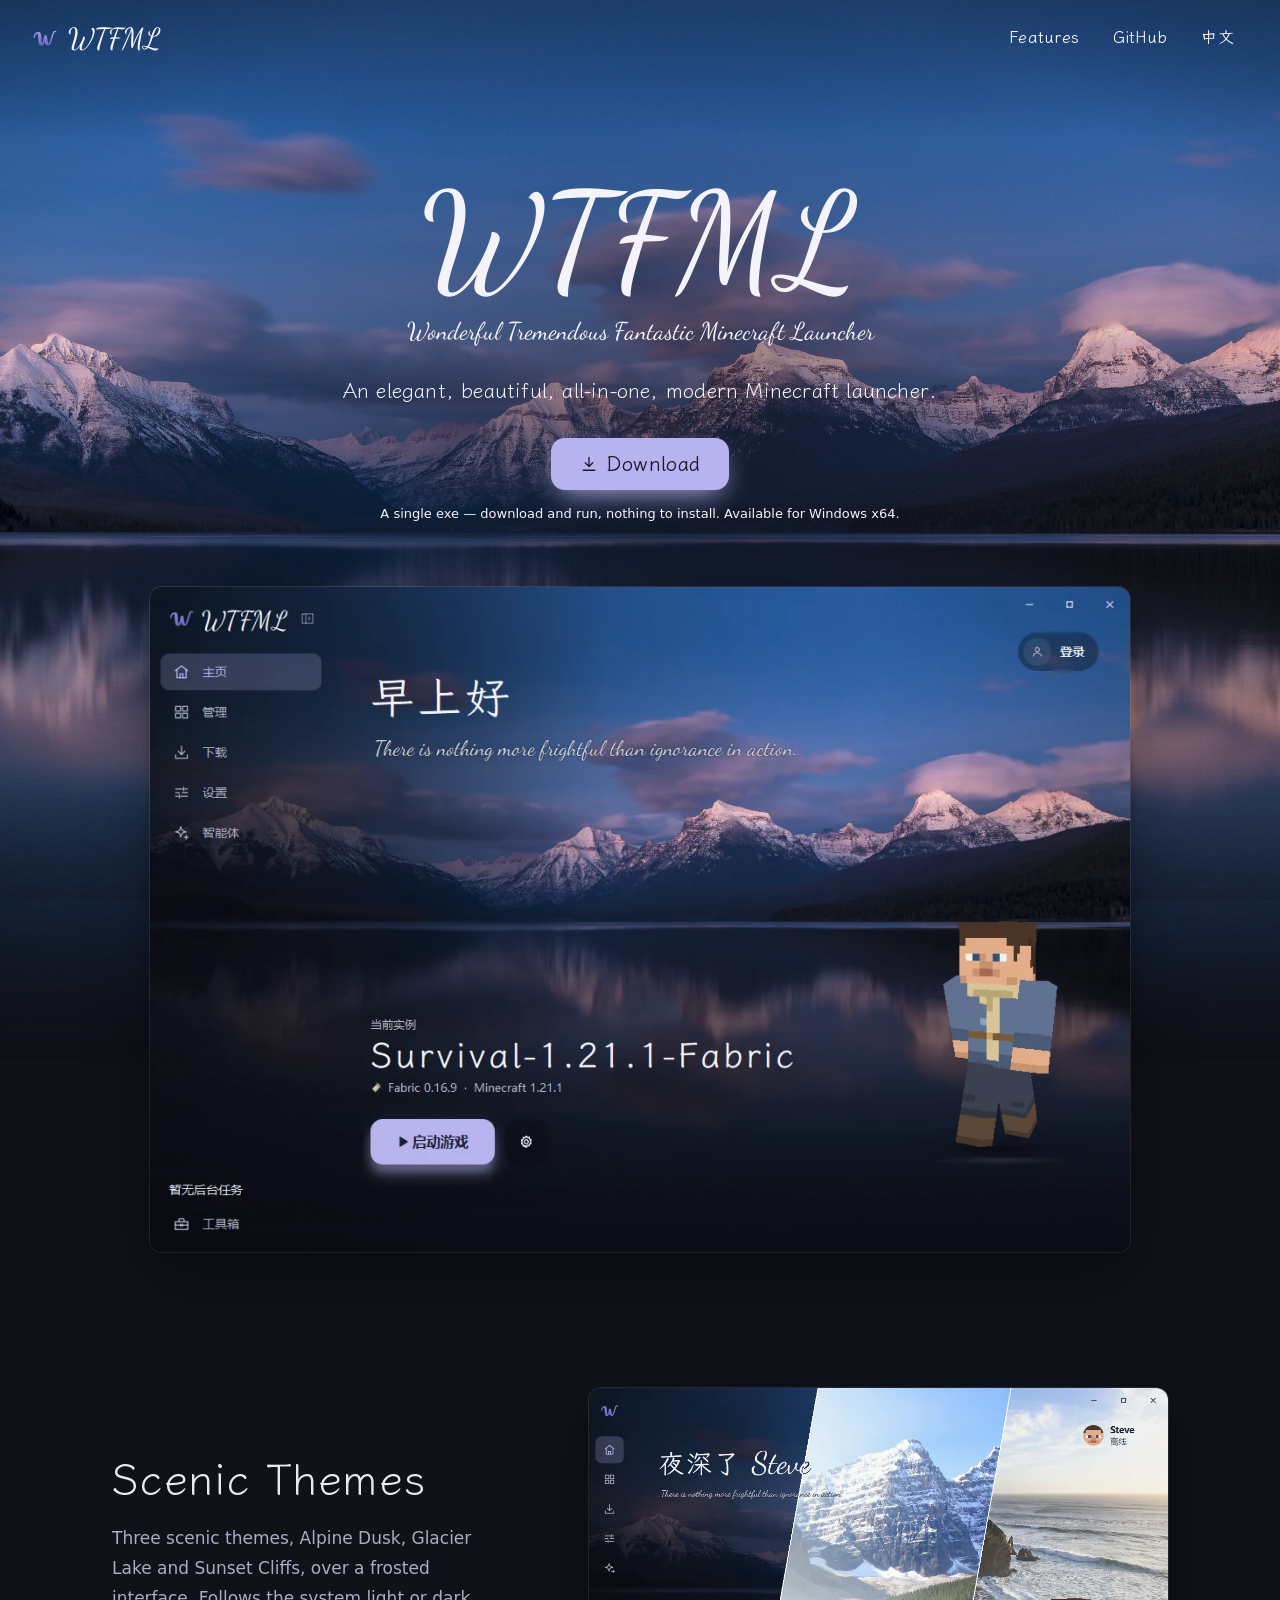
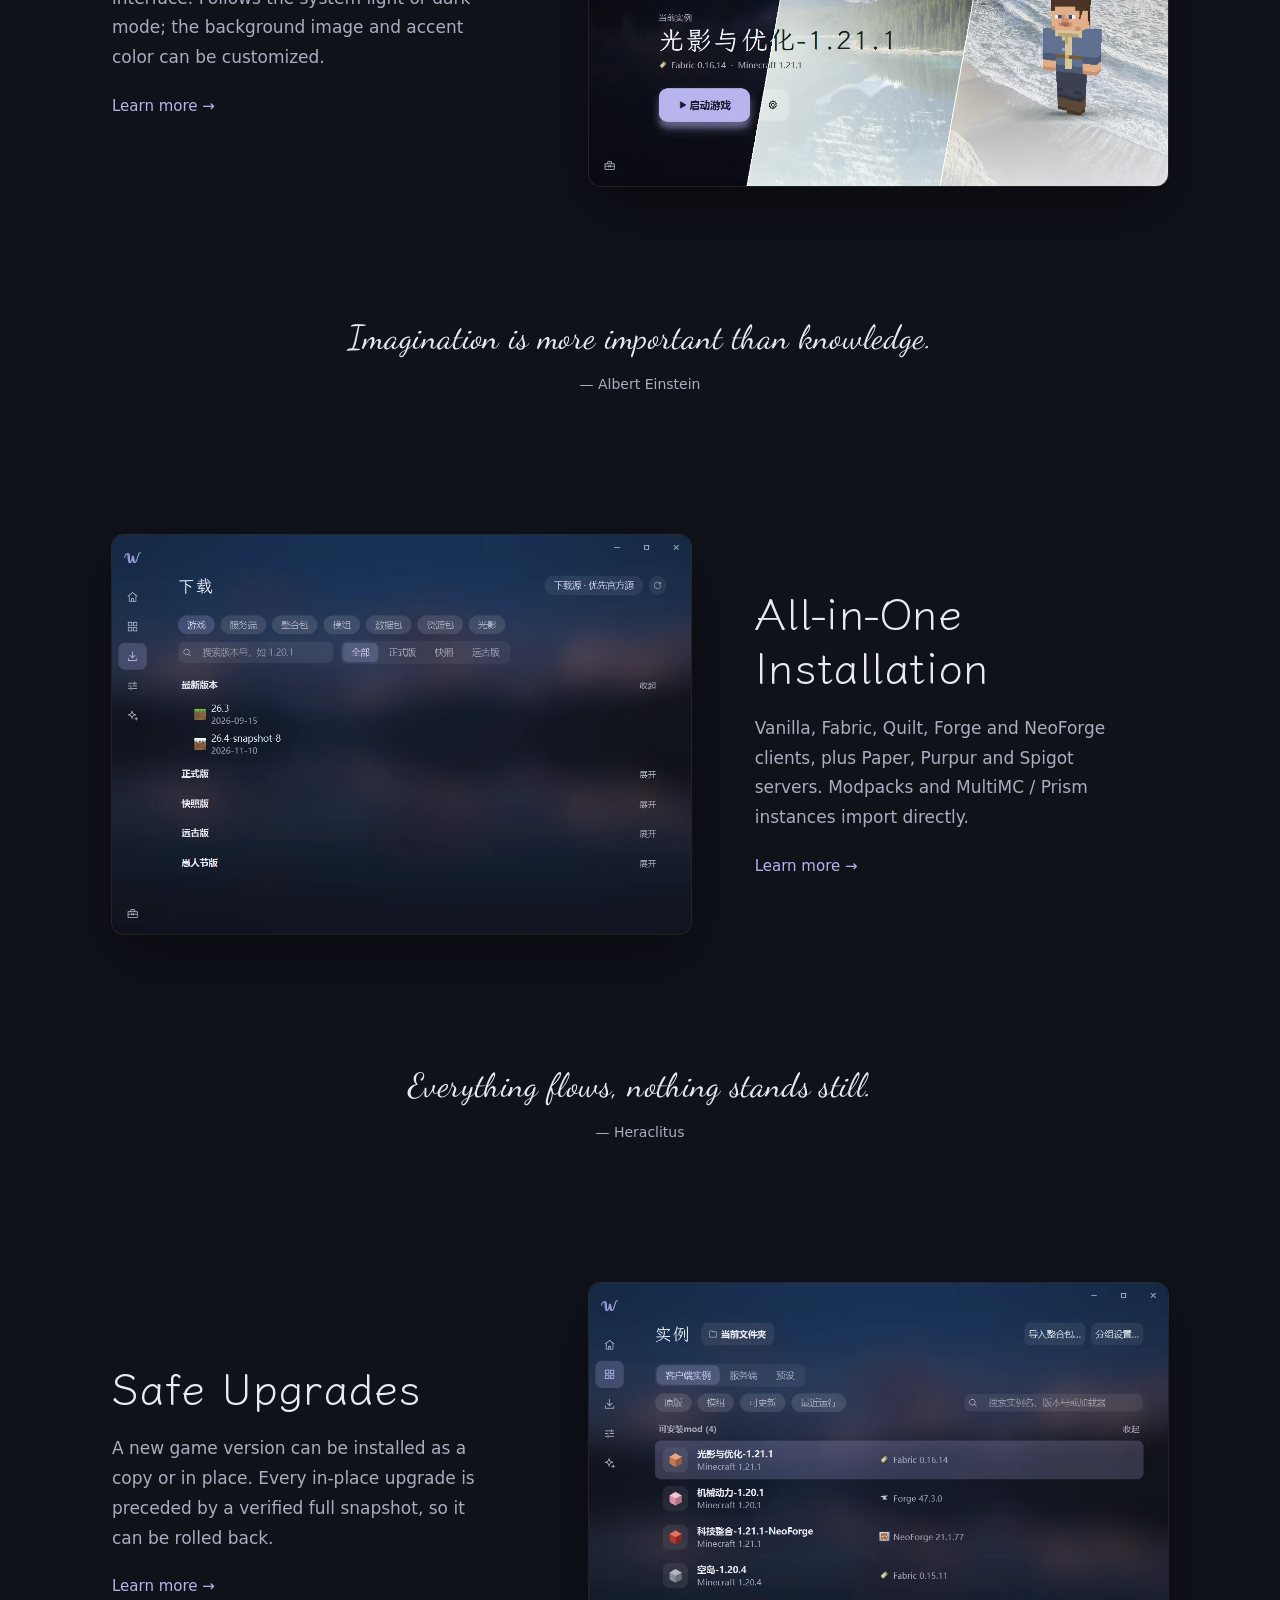
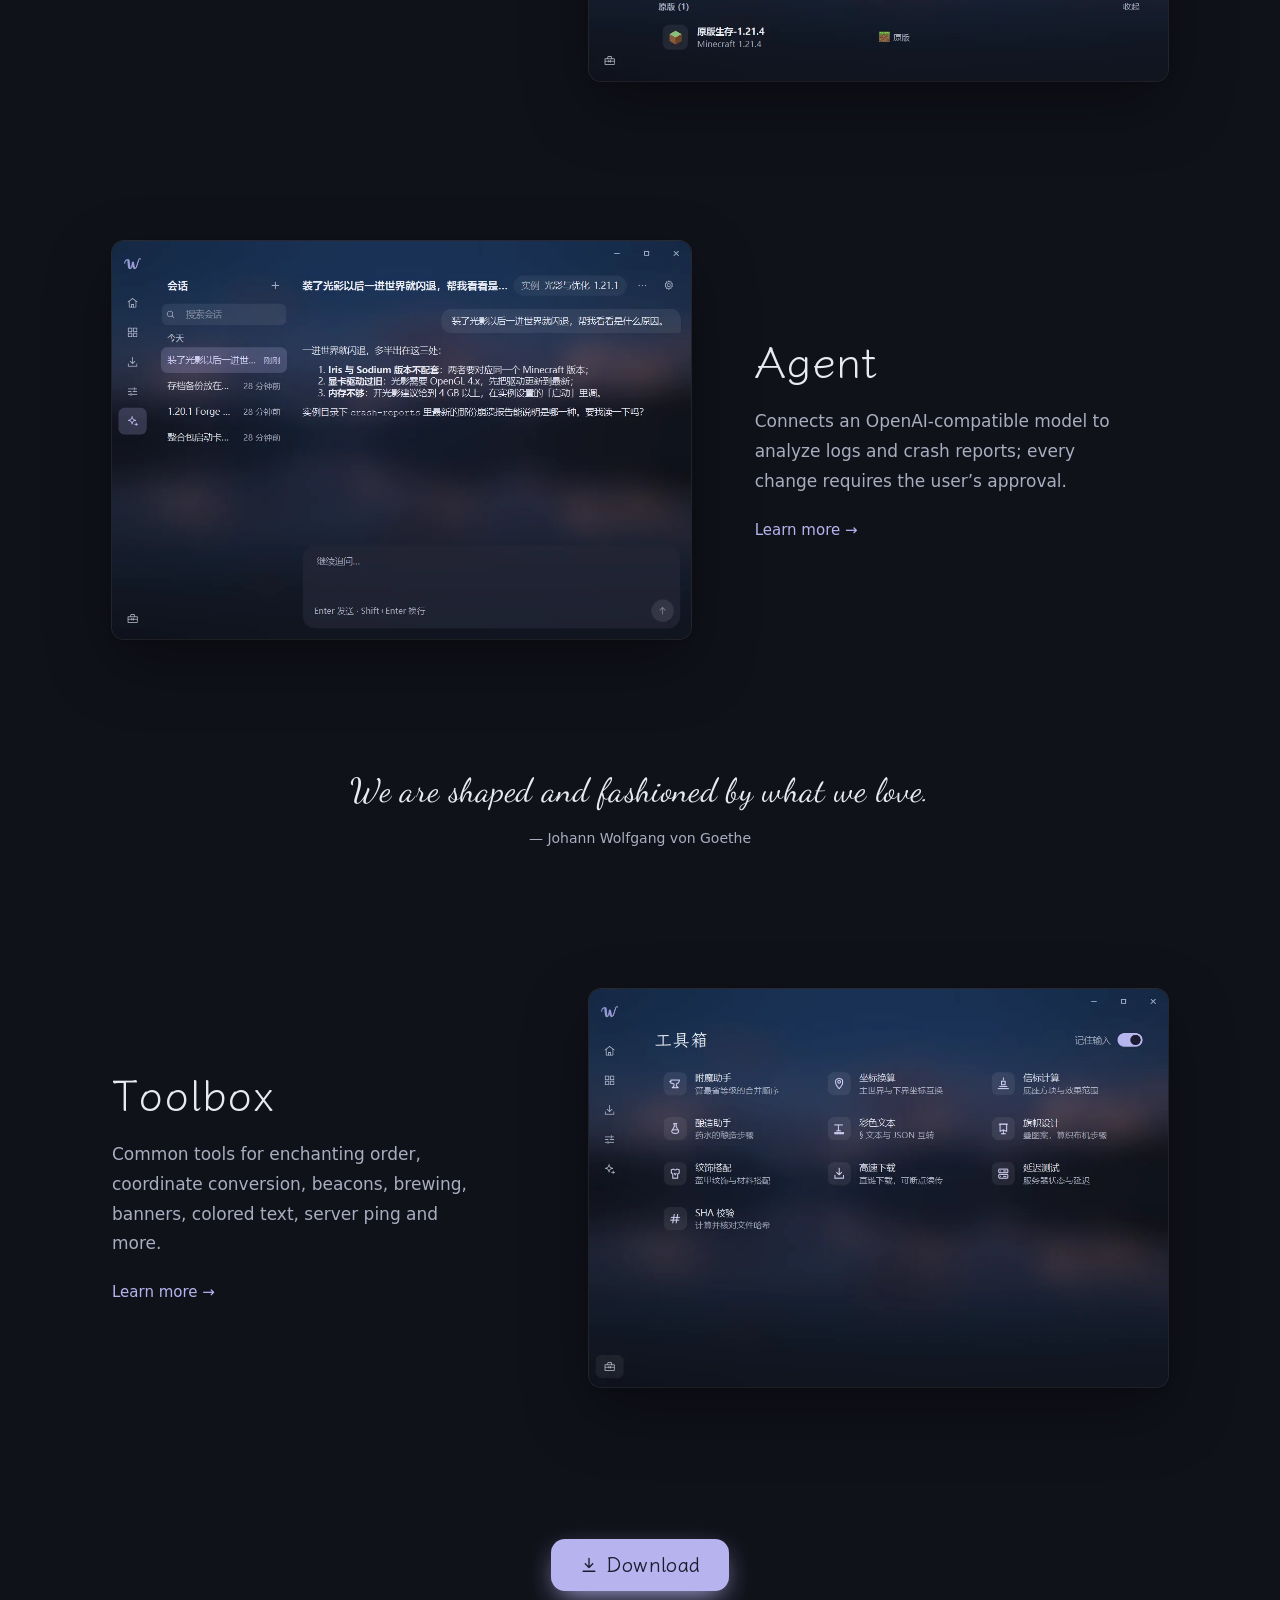
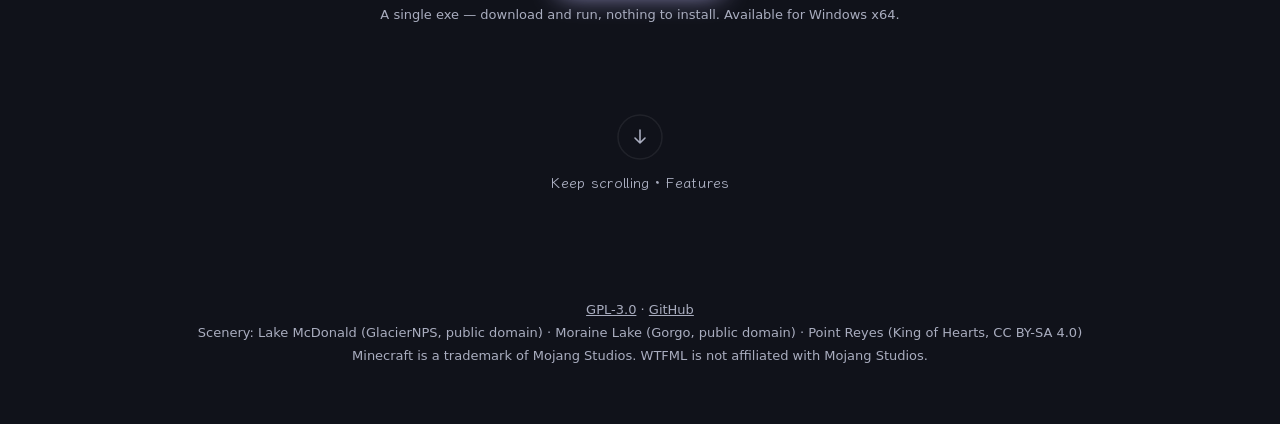
==== index.html @ 6bfd7631 "WTFML 官网：首页 + 功能详解，中英两版" ====
<!doctype html>
<html lang="zh-CN" data-theme="dark">
<head>
<meta charset="utf-8">
<meta name="viewport" content="width=device-width, initial-scale=1">
<title>WTFML</title>
<meta name="description" content="优雅、美观、一站式的现代 Minecraft 启动器。">
<link rel="alternate" hreflang="zh-CN" href="https://wtfml.github.io/index.html">
<link rel="alternate" hreflang="en" href="https://wtfml.github.io/en/index.html">
<link rel="alternate" hreflang="x-default" href="https://wtfml.github.io/index.html">
<link rel="icon" href="assets/icon/wtfml.svg" type="image/svg+xml">
<link rel="stylesheet" href="fonts/fonts.css">
<link rel="stylesheet" href="css/tokens.css">
<script>
  // 中文页：没记住过语言、浏览器语言又不是 zh 开头，就去英文版同一页；记住过就照记住的走。英文页不跳
  (function () {
    var pref = null, nav = '';
    try { pref = localStorage.getItem('wtfml-lang'); } catch (e) { pref = null; }
    try { nav = (navigator.languages && navigator.languages[0]) || navigator.language || ''; } catch (e) {}
    if (pref === 'en' || (pref !== 'zh' && !/^zh/i.test(nav))) {
      var page = location.pathname.split('/').pop() || 'index.html';
      location.replace('en/' + page + location.search + location.hash);
    }
  })();
</script>
<link rel="stylesheet" href="css/site.css">
</head>
<body class="frost-bg">

<svg width="0" height="0" style="position:absolute" aria-hidden="true">
  <defs><linearGradient id="w-dusk" gradientUnits="userSpaceOnUse" x1="0" y1="4.8" x2="0" y2="19.2"><stop offset="0" stop-color="#A29EE6"/><stop offset="1" stop-color="#6C68BC"/></linearGradient></defs>
</svg>

<header class="hero">
  <nav class="wrap topbar" aria-label="站点">
    <a class="logo" href="./" aria-label="WTFML 首页"><svg class="mark" viewBox="0 0 24 24" aria-hidden="true"><path d="M2.54 11.76 L2.58 11.42 L2.64 11.11 L2.71 10.81 L2.80 10.53 L2.91 10.26 L3.03 10.00 L3.15 9.75 L3.29 9.53 L3.43 9.31 L3.57 9.11 L3.72 8.93 L3.88 8.77 L4.03 8.62 L4.19 8.49 L4.35 8.37 L4.52 8.28 L4.68 8.20 L4.84 8.13 L5.01 8.09 L5.17 8.07 L5.34 8.08 L5.50 8.13 L5.65 8.21 L5.77 8.33 L5.67 8.38 L5.54 8.40 L5.45 8.44 L5.40 8.52 L5.39 8.66 L5.40 8.86 L5.44 9.11 L5.47 9.41 L5.51 9.76 L5.55 10.15 L5.58 10.56 L5.61 11.01 L5.64 11.48 L5.67 11.97 L5.70 12.48 L5.74 13.00 L5.78 13.54 L5.83 14.08 L5.89 14.63 L5.96 15.18 L6.05 15.73 L6.15 16.28 L6.28 16.82 L6.43 17.35 L6.56 17.67 L6.71 17.96 L6.89 18.23 L7.11 18.47 L7.36 18.67 L7.63 18.84 L7.93 18.95 L8.22 19.02 L8.52 19.04 L8.80 19.03 L9.06 18.99 L9.31 18.92 L9.54 18.83 L9.76 18.73 L9.97 18.61 L10.16 18.46 L10.34 18.29 L10.51 18.11 L10.67 17.91 L10.82 17.69 L10.95 17.45 L11.08 17.20 L11.20 16.93 L11.30 16.64 L11.39 16.38 L11.46 16.13 L11.53 15.89 L11.59 15.64 L11.66 15.39 L11.72 15.14 L11.77 14.89 L11.83 14.65 L11.88 14.40 L11.93 14.16 L11.98 13.92 L12.02 13.68 L12.07 13.44 L12.12 13.21 L12.16 12.98 L12.20 12.76 L12.24 12.54 L12.29 12.32 L12.33 12.11 L12.37 11.90 L12.42 11.70 L12.46 11.51 L12.50 11.32 L12.55 11.13 L12.57 11.06 L12.58 11.01 L12.59 10.97 L12.60 10.94 L12.61 10.93 L12.61 10.92 L12.61 10.92 L12.60 10.94 L12.57 10.97 L12.52 11.02 L12.45 11.08 L12.35 11.15 L12.21 11.23 L12.03 11.29 L11.83 11.31 L11.64 11.31 L11.46 11.29 L11.31 11.26 L11.20 11.22 L11.12 11.18 L11.06 11.16 L11.02 11.14 L10.99 11.13 L10.96 11.03 L10.99 11.30 L11.02 11.60 L11.06 11.90 L11.11 12.20 L11.15 12.51 L11.19 12.82 L11.23 13.12 L11.28 13.43 L11.32 13.73 L11.37 14.03 L11.42 14.33 L11.47 14.63 L11.52 14.93 L11.58 15.22 L11.64 15.50 L11.71 15.78 L11.78 16.06 L11.86 16.33 L11.94 16.60 L12.04 16.86 L12.15 17.12 L12.27 17.36 L12.41 17.60 L12.59 17.85 L12.81 18.10 L13.06 18.31 L13.32 18.49 L13.60 18.62 L13.89 18.71 L14.18 18.77 L14.46 18.79 L14.73 18.78 L14.99 18.75 L15.23 18.70 L15.46 18.64 L15.69 18.56 L15.91 18.46 L16.11 18.34 L16.31 18.20 L16.49 18.04 L16.67 17.87 L16.83 17.68 L16.99 17.48 L17.13 17.27 L17.27 17.04 L17.40 16.80 L17.51 16.55 L17.62 16.28 L17.75 15.90 L17.87 15.53 L17.99 15.16 L18.11 14.78 L18.23 14.39 L18.35 13.99 L18.48 13.60 L18.60 13.20 L18.72 12.80 L18.85 12.40 L18.97 12.00 L19.09 11.60 L19.22 11.20 L19.34 10.81 L19.46 10.42 L19.58 10.04 L19.70 9.66 L19.82 9.29 L19.93 8.92 L20.05 8.57 L20.16 8.22 L20.27 7.89 L20.39 7.57 L20.50 7.27 L20.55 7.14 L20.60 7.02 L20.66 6.91 L20.72 6.82 L20.78 6.73 L20.84 6.65 L20.90 6.59 L20.97 6.53 L21.03 6.48 L21.08 6.45 L21.14 6.42 L21.18 6.40 L21.22 6.39 L21.26 6.38 L21.29 6.39 L21.30 6.39 L21.32 6.40 L21.33 6.41 L21.35 6.41 L21.37 6.42 L21.40 6.44 L21.42 6.48 L21.45 6.53 L21.49 6.62 L21.60 6.80 L21.77 6.93 L21.97 6.98 L22.18 6.95 L22.36 6.84 L22.48 6.68 L22.53 6.48 L22.51 6.27 L22.46 6.12 L22.39 5.95 L22.29 5.79 L22.19 5.65 L22.06 5.52 L21.91 5.42 L21.75 5.34 L21.58 5.29 L21.41 5.26 L21.24 5.25 L21.07 5.26 L20.90 5.29 L20.74 5.34 L20.58 5.40 L20.43 5.48 L20.28 5.57 L20.13 5.67 L19.99 5.79 L19.86 5.92 L19.73 6.06 L19.61 6.21 L19.50 6.38 L19.39 6.56 L19.29 6.75 L19.15 7.07 L19.01 7.40 L18.87 7.74 L18.73 8.09 L18.59 8.45 L18.45 8.82 L18.31 9.19 L18.18 9.58 L18.05 9.96 L17.92 10.36 L17.79 10.75 L17.66 11.15 L17.54 11.55 L17.41 11.96 L17.29 12.36 L17.17 12.76 L17.04 13.15 L16.92 13.55 L16.80 13.94 L16.68 14.32 L16.56 14.70 L16.44 15.07 L16.32 15.43 L16.21 15.77 L16.13 15.96 L16.05 16.14 L15.96 16.31 L15.87 16.46 L15.78 16.60 L15.68 16.73 L15.58 16.84 L15.48 16.93 L15.39 17.01 L15.30 17.08 L15.21 17.12 L15.14 17.16 L15.07 17.18 L15.00 17.18 L14.95 17.15 L14.91 17.11 L14.88 17.05 L14.87 16.98 L14.88 16.90 L14.89 16.82 L14.90 16.74 L14.90 16.65 L14.90 16.56 L14.88 16.46 L14.88 16.37 L14.85 16.24 L14.81 16.09 L14.77 15.92 L14.72 15.75 L14.67 15.55 L14.63 15.35 L14.58 15.13 L14.53 14.89 L14.49 14.65 L14.44 14.40 L14.40 14.13 L14.35 13.86 L14.31 13.58 L14.27 13.30 L14.23 13.00 L14.19 12.71 L14.14 12.40 L14.10 12.10 L14.06 11.79 L14.01 11.48 L13.96 11.16 L13.91 10.85 L13.84 10.51 L13.76 10.26 L13.70 10.14 L13.62 10.01 L13.51 9.89 L13.38 9.78 L13.22 9.67 L13.02 9.59 L12.79 9.53 L12.55 9.50 L12.29 9.51 L12.06 9.56 L11.86 9.65 L11.71 9.75 L11.58 9.85 L11.48 9.94 L11.40 10.03 L11.34 10.13 L11.29 10.22 L11.24 10.31 L11.20 10.40 L11.17 10.50 L11.14 10.59 L11.11 10.69 L11.09 10.78 L11.05 10.97 L11.00 11.17 L10.95 11.38 L10.90 11.59 L10.86 11.81 L10.82 12.03 L10.77 12.25 L10.73 12.48 L10.69 12.70 L10.64 12.93 L10.60 13.16 L10.55 13.39 L10.51 13.63 L10.46 13.86 L10.41 14.09 L10.36 14.33 L10.31 14.56 L10.26 14.80 L10.20 15.03 L10.14 15.26 L10.08 15.49 L10.02 15.72 L9.95 15.95 L9.89 16.16 L9.81 16.37 L9.72 16.57 L9.64 16.74 L9.55 16.89 L9.46 17.03 L9.37 17.14 L9.28 17.23 L9.20 17.31 L9.13 17.36 L9.07 17.40 L9.02 17.42 L8.98 17.41 L8.96 17.38 L8.96 17.33 L8.98 17.27 L9.02 17.21 L9.08 17.15 L9.14 17.09 L9.19 17.03 L9.23 16.97 L9.25 16.90 L9.25 16.82 L9.25 16.71 L9.23 16.58 L9.14 16.15 L9.05 15.71 L8.98 15.25 L8.91 14.78 L8.86 14.29 L8.81 13.79 L8.76 13.29 L8.73 12.79 L8.69 12.28 L8.66 11.78 L8.63 11.29 L8.60 10.80 L8.56 10.33 L8.52 9.87 L8.47 9.42 L8.41 8.99 L8.33 8.57 L8.22 8.16 L8.07 7.77 L7.86 7.41 L7.59 7.06 L7.23 6.76 L6.79 6.53 L6.35 6.44 L5.96 6.44 L5.62 6.47 L5.29 6.51 L4.97 6.56 L4.66 6.62 L4.35 6.72 L4.06 6.83 L3.78 6.98 L3.52 7.15 L3.27 7.34 L3.03 7.55 L2.81 7.79 L2.61 8.04 L2.42 8.31 L2.25 8.59 L2.09 8.89 L1.96 9.20 L1.84 9.53 L1.74 9.86 L1.65 10.21 L1.59 10.56 L1.53 10.92 L1.49 11.29 L1.46 11.65 L1.48 11.86 L1.58 12.05 L1.75 12.18 L1.95 12.24 L2.16 12.22 L2.34 12.12 L2.48 11.96 Z"/></svg><span>WTFML</span></a>
    <a class="nav-item" href="features.html">功能</a>
    <a class="nav-item" href="https://github.com/wtfml/WTFML">GitHub</a>
    <a class="nav-item lang" href="en/index.html" hreflang="en" lang="en" data-lang="en" aria-label="Switch to English">EN</a>
  </nav>

  <div class="wrap intro">
    <h1 class="wordmark">WTFML</h1>
    <p class="subtitle" lang="en">Wonderful Tremendous Fantastic Minecraft Launcher</p>
    <p class="tagline"><span>优雅、美观、一站式的</span><span>现代 Minecraft 启动器。</span></p>
    <a class="btn primary lg" href="https://github.com/wtfml/WTFML/releases/latest">
      <svg class="ico" viewBox="0 0 24 24" aria-hidden="true"><path d="M12 4v11m-4.5-4.5L12 15l4.5-4.5M5 19.5h14"/></svg>下载最新版</a>
    <p class="note cap">单文件 exe，下载即用，无需安装。支持 Windows x64。</p>
    <img class="shot peek" src="assets/shots/shot-home.webp" alt="WTFML 主页：问候、每日一言、当前实例与启动按钮" width="1120" height="760">
  </div>
</header>

<main class="wrap">
  <section class="feature" aria-labelledby="f-look">
    <div class="feature-copy">
      <h2 id="f-look">风景主题</h2>
      <p>内置暮色雪山、冰川碧湖、落日海崖三套风景主题，界面通体磨砂，可跟随系统深浅色，背景图与主题色均可自定义。</p>
      <a class="more" href="features.html#appearance">了解更多 →</a>
    </div>
    <img class="shot" src="assets/shots/themes.webp" alt="同一个主页在暮色雪山、冰川碧湖、落日海崖三套主题下的样子" width="1125" height="774" loading="lazy">
  </section>

  <figure class="quote">
    <blockquote>我想那缥缈的空中，定然有美丽的街市。</blockquote>
    <figcaption>— 郭沫若《天上的街市》</figcaption>
  </figure>

  <section class="feature flip" aria-labelledby="f-install">
    <div class="feature-copy">
      <h2 id="f-install">一站式安装</h2>
      <p>支持原版、Fabric、Quilt、Forge、NeoForge 客户端与 Paper、Purpur、Spigot 服务端；整合包与 MultiMC / Prism 实例可直接导入。</p>
      <a class="more" href="features.html#install">了解更多 →</a>
    </div>
    <img class="shot" src="assets/shots/shot-download.webp" alt="下载页" width="1125" height="774" loading="lazy">
  </section>

  <figure class="quote">
    <blockquote lang="en">Everything flows, nothing stands still.</blockquote>
    <figcaption>— Heraclitus</figcaption>
  </figure>

  <section class="feature" aria-labelledby="f-upgrade">
    <div class="feature-copy">
      <h2 id="f-upgrade">安全升级</h2>
      <p>更换游戏版本时可另存副本，也可原地升级；原地升级前先做完整快照并校验，出现问题可以回滚。</p>
      <a class="more" href="features.html#instances">了解更多 →</a>
    </div>
    <img class="shot" src="assets/shots/shot-library.webp" alt="管理页：实例列表与分组" width="1125" height="774" loading="lazy">
  </section>
  <section class="feature flip" aria-labelledby="f-agent">
    <div class="feature-copy">
      <h2 id="f-agent">智能体</h2>
      <p>接入兼容 OpenAI 接口的模型，协助分析日志与崩溃报告；所有修改均需用户确认。</p>
      <a class="more" href="features.html#agent">了解更多 →</a>
    </div>
    <img class="shot" src="assets/shots/shot-agent.webp" alt="智能体页：围绕所选实例的对话" width="1125" height="774" loading="lazy">
  </section>

  <figure class="quote">
    <blockquote lang="en">We are shaped and fashioned by what we love.</blockquote>
    <figcaption>— Johann Wolfgang von Goethe</figcaption>
  </figure>

  <section class="feature" aria-labelledby="f-toolbox">
    <div class="feature-copy">
      <h2 id="f-toolbox">工具箱</h2>
      <p>收录附魔顺序、坐标换算、信标、酿造、旗帜、彩色文本、服务器延迟等常用工具。</p>
      <a class="more" href="features.html#toolbox">了解更多 →</a>
    </div>
    <img class="shot" src="assets/shots/shot-toolbox.webp" alt="工具箱目录" width="1125" height="774" loading="lazy">
  </section>

  <section class="closing" aria-label="下载">
    <a class="btn primary lg" href="https://github.com/wtfml/WTFML/releases/latest">
      <svg class="ico" viewBox="0 0 24 24" aria-hidden="true"><path d="M12 4v11m-4.5-4.5L12 15l4.5-4.5M5 19.5h14"/></svg>下载最新版</a>
    <p class="cap">单文件 exe，下载即用，无需安装。支持 Windows x64。</p>
  </section>
</main>

<a class="next-page" href="features.html" data-next>
  <span class="next-ring" aria-hidden="true"><svg viewBox="0 0 48 48"><circle class="track" cx="24" cy="24" r="22"/><circle class="fill" cx="24" cy="24" r="22" pathLength="1"/></svg><svg class="next-arrow" viewBox="0 0 48 48"><path d="M24 17v13m-5-5 5 5 5-5"/></svg></span>
  <span>继续下滑 · 查看功能详解</span>
</a>

<footer class="wrap site-foot">
  <p><a href="https://github.com/wtfml/WTFML/blob/main/LICENSE">GPL-3.0</a> · <a href="https://github.com/wtfml/WTFML">GitHub</a></p>
  <p>风景：Lake McDonald（GlacierNPS，公有领域）· Moraine Lake（Gorgo，公有领域）· Point Reyes（King of Hearts，CC BY-SA 4.0）</p>
  <p>Minecraft 是 Mojang Studios 的商标，WTFML 与之无隶属关系。</p>
</footer>

<script src="js/lang.js"></script>
<script src="js/motion.js"></script>
</body>
</html>
---- fonts/fonts.css ----
/* 自托管字体：霞鹜文楷 Light/Regular（lxgw-wenkai-webfont 1.7.0，unicode-range 分片）+ Dancing Script 400 latin（@fontsource 5.3.0）；许可见各目录 OFL.txt */
/* LXGW WenKai [4] */
@font-face {
  font-family: 'LXGW WenKai';
  font-style: normal;
  font-weight: 300;
  font-display: swap;
  src: url('./lxgw-wenkai/lxgwwenkai-light-subset-4.woff2') format('woff2');
  unicode-range: U+1f1e9-1f1f5, U+1f1f7-1f1ff, U+1f21a, U+1f232, U+1f234-1f237, U+1f250-1f251, U+1f300, U+1f302-1f308, U+1f30a-1f311, U+1f315, U+1f319-1f320, U+1f324, U+1f327, U+1f32a, U+1f32c-1f32d, U+1f330-1f357, U+1f359-1f37e
}
/* LXGW WenKai [5] */
@font-face {
  font-family: 'LXGW WenKai';
  font-style: normal;
  font-weight: 300;
  font-display: swap;
  src: url('./lxgw-wenkai/lxgwwenkai-light-subset-5.woff2') format('woff2');
  unicode-range: U+fee3, U+fef3, U+ff03-ff04, U+ff07, U+ff0a, U+ff17-ff19, U+ff1c-ff1d, U+ff20-ff3a, U+ff3c, U+ff3e-ff5b, U+ff5d, U+ff61-ff65, U+ff67-ff6a, U+ff6c, U+ff6f-ff78, U+ff7a-ff7d, U+ff80-ff84, U+ff86, U+ff89-ff8e, U+ff92, U+ff97-ff9b, U+ff9d-ff9f, U+ffe0-ffe4, U+ffe6, U+ffe9, U+ffeb, U+ffed, U+fffc, U+1f004, U+1f170-1f171, U+1f192-1f195, U+1f198-1f19a, U+1f1e6-1f1e8
}
/* LXGW WenKai [6] */
@font-face {
  font-family: 'LXGW WenKai';
  font-style: normal;
  font-weight: 300;
  font-display: swap;
  src: url('./lxgw-wenkai/lxgwwenkai-light-subset-6.woff2') format('woff2');
  unicode-range: U+f0a7, U+f0b2, U+f0b7, U+f0c9, U+f0d8, U+f0da, U+f0dc-f0dd, U+f0e0, U+f0e6, U+f0eb, U+f0fc, U+f101, U+f104-f105, U+f107, U+f10b, U+f11b, U+f14b, U+f18a, U+f193, U+f1d6-f1d7, U+f244, U+f27a, U+f296, U+f2ae, U+f471, U+f4b3, U+f610-f611, U+f880-f881, U+f8ec, U+f8f5, U+f8ff, U+f901, U+f90a, U+f92c-f92d, U+f934, U+f937, U+f941, U+f965, U+f967, U+f969, U+f96b, U+f96f, U+f974, U+f978-f979, U+f97e, U+f981, U+f98a, U+f98e, U+f997, U+f99c, U+f9b2, U+f9b5, U+f9ba, U+f9be, U+f9ca, U+f9d0-f9d1, U+f9dd, U+f9e0-f9e1, U+f9e4, U+f9f7, U+fa00-fa01, U+fa08, U+fa0a, U+fa11, U+fb01-fb02, U+fdfc, U+fe0e, U+fe30-fe31, U+fe33-fe44, U+fe49-fe52, U+fe54-fe57, U+fe59-fe66, U+fe68-fe6b, U+fe8e, U+fe92-fe93, U+feae, U+feb8, U+fecb-fecc, U+fee0
}
/* LXGW WenKai [21] */
@font-face {
  font-family: 'LXGW WenKai';
  font-style: normal;
  font-weight: 300;
  font-display: swap;
  src: url('./lxgw-wenkai/lxgwwenkai-light-subset-21.woff2') format('woff2');
  unicode-range: U+9f3d-9f3e, U+9f41, U+9f4a-9f4b, U+9f51-9f52, U+9f61-9f63, U+9f66-9f67, U+9f80-9f81, U+9f83, U+9f85-9f8d, U+9f90-9f91, U+9f94-9f96, U+9f98, U+9f9b-9f9c, U+9f9e, U+9fa0, U+9fa2, U+9ff4, U+a001, U+a007, U+a025, U+a046-a047, U+a057, U+a072, U+a078-a079, U+a083, U+a085, U+a100, U+a118, U+a132, U+a134, U+a1f4, U+a242, U+a4a6, U+a4aa, U+a4b0-a4b1, U+a4b3, U+a9c1-a9c2, U+ac00-ac01, U+ac04, U+ac08, U+ac10-ac11, U+ac13-ac16, U+ac19, U+ac1c-ac1d, U+ac24, U+ac70-ac71, U+ac74, U+ac77-ac78, U+ac80-ac81, U+ac83, U+ac8c, U+ac90, U+ac9f-aca0, U+aca8-aca9, U+acac, U+acb0, U+acbd, U+acc1, U+acc4, U+ace0-ace1, U+ace4, U+ace8, U+acf3, U+acf5, U+acfc-acfd, U+ad00, U+ad0c, U+ad11, U+ad1c, U+ad34, U+ad50, U+ad64, U+ad6c, U+ad70, U+ad74, U+ad7f, U+ad81, U+ad8c, U+adc0, U+adc8, U+addc, U+ade0, U+adf8-adf9, U+adfc, U+ae00, U+ae08-ae09, U+ae0b, U+ae30, U+ae34, U+ae38, U+ae40, U+ae4a, U+ae4c, U+ae54, U+ae68, U+aebc, U+aed8, U+af2c-af2d, U+af34
}
/* LXGW WenKai [22] */
@font-face {
  font-family: 'LXGW WenKai';
  font-style: normal;
  font-weight: 300;
  font-display: swap;
  src: url('./lxgw-wenkai/lxgwwenkai-light-subset-22.woff2') format('woff2');
  unicode-range: U+9dfa, U+9e0a, U+9e11, U+9e1a, U+9e1e, U+9e20, U+9e22, U+9e28-9e2c, U+9e2e-9e33, U+9e35-9e3b, U+9e3e, U+9e40-9e44, U+9e46-9e4e, U+9e51, U+9e53, U+9e55-9e58, U+9e5a-9e5c, U+9e5e-9e63, U+9e66-9e6e, U+9e71, U+9e73, U+9e75, U+9e78-9e79, U+9e7c-9e7e, U+9e82, U+9e86-9e88, U+9e8b-9e8c, U+9e90-9e91, U+9e93, U+9e95, U+9e97, U+9e9d, U+9ea4-9ea5, U+9ea9-9eaa, U+9eb4-9eb5, U+9eb8-9eba, U+9ebc-9ebf, U+9ec3, U+9ec9, U+9ecd, U+9ed0, U+9ed2-9ed3, U+9ed5-9ed6, U+9ed9, U+9edc-9edd, U+9edf-9ee0, U+9ee2, U+9ee5, U+9ee7-9eea, U+9eef, U+9ef1, U+9ef3-9ef4, U+9ef6, U+9ef9, U+9efb-9efc, U+9efe, U+9f0b, U+9f0d, U+9f10, U+9f14, U+9f17, U+9f19, U+9f22, U+9f29, U+9f2c, U+9f2f, U+9f31, U+9f37, U+9f39
}
/* LXGW WenKai [23] */
@font-face {
  font-family: 'LXGW WenKai';
  font-style: normal;
  font-weight: 300;
  font-display: swap;
  src: url('./lxgw-wenkai/lxgwwenkai-light-subset-23.woff2') format('woff2');
  unicode-range: U+9c3b, U+9c40, U+9c47-9c49, U+9c53, U+9c57, U+9c64, U+9c72, U+9c77-9c78, U+9c7b, U+9c7f-9c80, U+9c82-9c83, U+9c85-9c8c, U+9c8e-9c92, U+9c94-9c9b, U+9c9e-9ca3, U+9ca5-9ca7, U+9ca9, U+9cab, U+9cad-9cae, U+9cb1-9cb7, U+9cb9-9cbd, U+9cbf-9cc0, U+9cc3, U+9cc5-9cc7, U+9cc9-9cd1, U+9cd3-9cda, U+9cdc-9cdd, U+9cdf, U+9ce1-9ce3, U+9ce5, U+9ce9, U+9cee-9cef, U+9cf3-9cf4, U+9cf6, U+9cfc-9cfd, U+9d02, U+9d08-9d09, U+9d12, U+9d1b, U+9d1e, U+9d26, U+9d28, U+9d37, U+9d3b, U+9d3f, U+9d51, U+9d59, U+9d5c-9d5d, U+9d5f-9d61, U+9d6c, U+9d70, U+9d72, U+9d7a, U+9d7e, U+9d84, U+9d89, U+9d8f, U+9d92, U+9daf, U+9db4, U+9db8, U+9dbc, U+9dc4, U+9dc7, U+9dc9, U+9dd7, U+9ddf, U+9df2, U+9df9
}
/* LXGW WenKai [24] */
@font-face {
  font-family: 'LXGW WenKai';
  font-style: normal;
  font-weight: 300;
  font-display: swap;
  src: url('./lxgw-wenkai/lxgwwenkai-light-subset-24.woff2') format('woff2');
  unicode-range: U+9a5f, U+9a62, U+9a65, U+9a69, U+9a6b, U+9a6e, U+9a75, U+9a77-9a7a, U+9a7d, U+9a80, U+9a83, U+9a85, U+9a87-9a8a, U+9a8d-9a8e, U+9a90, U+9a92-9a93, U+9a95-9a96, U+9a98-9a99, U+9a9b-9aa2, U+9aa5, U+9aa7, U+9aaf-9ab1, U+9ab5-9ab6, U+9ab9-9aba, U+9abc, U+9ac0-9ac4, U+9ac8, U+9acb-9acc, U+9ace-9acf, U+9ad1-9ad2, U+9ad9, U+9adf, U+9ae1, U+9ae3, U+9aea-9aeb, U+9aed-9aef, U+9af4, U+9af9, U+9afb, U+9b03-9b04, U+9b06, U+9b08, U+9b0d, U+9b0f-9b10, U+9b13, U+9b18, U+9b1a, U+9b1f, U+9b22-9b23, U+9b25, U+9b27-9b28, U+9b2a, U+9b2f, U+9b31-9b32, U+9b3b, U+9b43, U+9b46-9b49, U+9b4d-9b4e, U+9b51, U+9b56, U+9b58, U+9b5a, U+9b5c, U+9b5f, U+9b61-9b62, U+9b6f, U+9b77, U+9b80, U+9b88, U+9b8b, U+9b8e, U+9b91, U+9b9f-9ba0, U+9ba8, U+9baa-9bab, U+9bad-9bae, U+9bb0-9bb1, U+9bb8, U+9bc9-9bca, U+9bd3, U+9bd6, U+9bdb, U+9be8, U+9bf0-9bf1, U+9c02, U+9c10, U+9c15, U+9c24, U+9c2d, U+9c32, U+9c39
}
/* LXGW WenKai [25] */
@font-face {
  font-family: 'LXGW WenKai';
  font-style: normal;
  font-weight: 300;
  font-display: swap;
  src: url('./lxgw-wenkai/lxgwwenkai-light-subset-25.woff2') format('woff2');
  unicode-range: U+98c8, U+98cf-98d6, U+98da-98db, U+98dd, U+98e1-98e2, U+98e7-98ea, U+98ec, U+98ee-98ef, U+98f2, U+98f4, U+98fc-98fe, U+9903, U+9905, U+9908, U+990a, U+990c-990d, U+9913-9914, U+9918, U+991a-991b, U+991e, U+9921, U+9928, U+992c, U+992e, U+9935, U+9938-9939, U+993d-993e, U+9945, U+994b-994c, U+9951-9952, U+9954-9955, U+9957, U+995e, U+9963, U+9966-9969, U+996b-996c, U+996f, U+9974-9975, U+9977-9979, U+997d-997e, U+9980-9981, U+9983-9984, U+9987, U+998a-998b, U+998d-9991, U+9993-9995, U+9997-9998, U+99a5, U+99ab-99ae, U+99b1, U+99b3-99b4, U+99bc, U+99bf, U+99c1, U+99c3-99c6, U+99cc, U+99d0, U+99d2, U+99d5, U+99db, U+99dd, U+99e1, U+99ed, U+99f1, U+99ff, U+9a01, U+9a03-9a04, U+9a0e-9a0f, U+9a11-9a13, U+9a19, U+9a1b, U+9a28, U+9a2b, U+9a30, U+9a32, U+9a37, U+9a40, U+9a45, U+9a4a, U+9a4d-9a4e, U+9a52, U+9a55, U+9a57, U+9a5a-9a5b
}
/* LXGW WenKai [26] */
@font-face {
  font-family: 'LXGW WenKai';
  font-style: normal;
  font-weight: 300;
  font-display: swap;
  src: url('./lxgw-wenkai/lxgwwenkai-light-subset-26.woff2') format('woff2');
  unicode-range: U+972a, U+972d, U+9730, U+973d, U+9742, U+9744, U+9748-9749, U+9750-9751, U+975a-975c, U+9763, U+9765-9766, U+976c-976d, U+9773, U+9776, U+977a, U+977c, U+9784-9785, U+978e-978f, U+9791-9792, U+9794-9795, U+9798, U+979a, U+979e, U+97a3, U+97a5-97a6, U+97a8, U+97ab-97ac, U+97ae-97af, U+97b2, U+97b4, U+97c6, U+97cb-97cc, U+97d3, U+97d8, U+97dc, U+97e1, U+97ea-97eb, U+97ee, U+97fb, U+97fe-97ff, U+9801-9803, U+9805-9806, U+9808, U+980c, U+9810-9814, U+9817-9818, U+981e, U+9820-9821, U+9824, U+9828, U+982b-982d, U+9830, U+9834, U+9838-9839, U+983c, U+9846, U+984d-984f, U+9851-9852, U+9854-9855, U+9857-9858, U+985a-985b, U+9862-9863, U+9865, U+9867, U+986b, U+986f-9871, U+9877-9878, U+987c, U+9880, U+9883, U+9885, U+9889, U+988b-988f, U+9893-9895, U+9899-989b, U+989e-989f, U+98a1-98a2, U+98a5-98a7, U+98a9, U+98af, U+98b1, U+98b6, U+98ba, U+98be, U+98c3-98c4, U+98c6-98c7
}
/* LXGW WenKai [27] */
@font-face {
  font-family: 'LXGW WenKai';
  font-style: normal;
  font-weight: 300;
  font-display: swap;
  src: url('./lxgw-wenkai/lxgwwenkai-light-subset-27.woff2') format('woff2');
  unicode-range: U+95b9-95ca, U+95cc-95cd, U+95d4-95d6, U+95d8, U+95e1-95e2, U+95e9, U+95f0-95f1, U+95f3, U+95f6, U+95fc, U+95fe-95ff, U+9602-9604, U+9606-960d, U+960f, U+9611-9613, U+9615-9617, U+9619-961b, U+961d, U+9621, U+9628, U+962f, U+963c-963e, U+9641-9642, U+9649, U+9654, U+965b-965f, U+9661, U+9663, U+9665, U+9667-9668, U+966c, U+9670, U+9672-9674, U+9678, U+967a, U+967d, U+9682, U+9685, U+9688, U+968a, U+968d-968e, U+9695, U+9697-9698, U+969e, U+96a0, U+96a3-96a4, U+96a8, U+96aa, U+96b0-96b1, U+96b3-96b4, U+96b7-96b9, U+96bb-96bd, U+96c9, U+96cb, U+96ce, U+96d1-96d2, U+96d6, U+96d9, U+96db-96dc, U+96de, U+96e0, U+96e3, U+96e9, U+96eb, U+96f0-96f2, U+96f9, U+96ff, U+9701-9702, U+9705, U+9708, U+970a, U+970e-970f, U+9711, U+9719, U+9727
}
/* LXGW WenKai [28] */
@font-face {
  font-family: 'LXGW WenKai';
  font-style: normal;
  font-weight: 300;
  font-display: swap;
  src: url('./lxgw-wenkai/lxgwwenkai-light-subset-28.woff2') format('woff2');
  unicode-range: U+94e7-94ec, U+94ee-94f1, U+94f3, U+94f5, U+94f7, U+94f9, U+94fb-94fd, U+94ff, U+9503-9504, U+9506-9507, U+9509-950a, U+950d-950f, U+9511-9518, U+951a-9520, U+9522, U+9528-952d, U+9530-953a, U+953c-953f, U+9543-9546, U+9548-9550, U+9552-9555, U+9557-955b, U+955d-9568, U+956a-956d, U+9570-9574, U+9583, U+9586, U+9589, U+958e-958f, U+9591-9592, U+9594, U+9598-9599, U+959e-95a0, U+95a2-95a6, U+95a8-95b2, U+95b4, U+95b8
}
/* LXGW WenKai [29] */
@font-face {
  font-family: 'LXGW WenKai';
  font-style: normal;
  font-weight: 300;
  font-display: swap;
  src: url('./lxgw-wenkai/lxgwwenkai-light-subset-29.woff2') format('woff2');
  unicode-range: U+9410-941a, U+941c-942b, U+942d-942e, U+9432-9433, U+9435, U+9438, U+943a, U+943e, U+9444, U+944a, U+9451-9452, U+945a, U+9462-9463, U+9465, U+9470-9487, U+948a-9492, U+9494-9498, U+949a, U+949c-949d, U+94a1, U+94a3-94a4, U+94a8, U+94aa-94ad, U+94af, U+94b2, U+94b4-94ba, U+94bc-94c0, U+94c4, U+94c6-94db, U+94de-94e6
}
/* LXGW WenKai [30] */
@font-face {
  font-family: 'LXGW WenKai';
  font-style: normal;
  font-weight: 300;
  font-display: swap;
  src: url('./lxgw-wenkai/lxgwwenkai-light-subset-30.woff2') format('woff2');
  unicode-range: U+92b7, U+92b9, U+92c1, U+92c5-92c6, U+92c8, U+92cc, U+92d0, U+92d2, U+92e4, U+92ea, U+92ec-92ed, U+92f0, U+92f3, U+92f8, U+92fc, U+9304, U+9306, U+9310, U+9312, U+9315, U+9318, U+931a, U+931e, U+9320-9322, U+9324, U+9326-9329, U+932b-932c, U+932f, U+9331-9332, U+9335-9336, U+933e, U+9340-9341, U+934a-9360, U+9362-9363, U+9365-936b, U+936e, U+9375, U+937e, U+9382, U+938a, U+938c, U+938f, U+9393-9394, U+9396-9397, U+939a, U+93a2, U+93a7, U+93ac-93cd, U+93d0-93d1, U+93d6-93d8, U+93de-93df, U+93e1-93e2, U+93e4, U+93f8, U+93fb, U+93fd, U+940e-940f
}
/* LXGW WenKai [31] */
@font-face {
  font-family: 'LXGW WenKai';
  font-style: normal;
  font-weight: 300;
  font-display: swap;
  src: url('./lxgw-wenkai/lxgwwenkai-light-subset-31.woff2') format('woff2');
  unicode-range: U+914c, U+914e-9150, U+9154, U+9157, U+915a, U+915d-915e, U+9161-9164, U+9169, U+9170, U+9172, U+9174, U+9179-917a, U+917d-917e, U+9182-9183, U+9185, U+918c-918d, U+9190-9191, U+919a, U+919c, U+91a1-91a4, U+91a8, U+91aa-91af, U+91b4-91b5, U+91b8, U+91ba, U+91be, U+91c0-91c1, U+91c6, U+91c8, U+91cb, U+91d0, U+91d2, U+91d7-91d8, U+91dd, U+91e3, U+91e6-91e7, U+91ed, U+91f0, U+91f5, U+91f9, U+9200, U+9205, U+9207-920a, U+920d-920e, U+9210, U+9214-9215, U+921c, U+921e, U+9221, U+9223-9227, U+9229-922a, U+922d, U+9234-9235, U+9237, U+9239-923a, U+923c-9240, U+9244-9246, U+9249, U+924e-924f, U+9251, U+9253, U+9257, U+925b, U+925e, U+9262, U+9264-9266, U+9268, U+926c, U+926f, U+9271, U+927b, U+927e, U+9280, U+9283, U+9285-928a, U+928e, U+9291, U+9293, U+9296, U+9298, U+929c-929d, U+92a8, U+92ab-92ae, U+92b3, U+92b6
}
/* LXGW WenKai [32] */
@font-face {
  font-family: 'LXGW WenKai';
  font-style: normal;
  font-weight: 300;
  font-display: swap;
  src: url('./lxgw-wenkai/lxgwwenkai-light-subset-32.woff2') format('woff2');
  unicode-range: U+8fe2-8fe5, U+8fe8-8fe9, U+8fee, U+8ff3-8ff4, U+8ff8, U+8ffa, U+9004, U+900b, U+9011, U+9015-9016, U+901e, U+9021, U+9026, U+902d, U+902f, U+9031, U+9035-9036, U+9039-903a, U+9041, U+9044-9046, U+904a, U+904f-9052, U+9054-9055, U+9058-9059, U+905b-905e, U+9060-9062, U+9068-9069, U+906f, U+9072, U+9074, U+9076-907a, U+907c-907d, U+9081, U+9083, U+9085, U+9087-908b, U+908f, U+9095, U+9097, U+9099-909b, U+909d, U+90a0-90a1, U+90a8-90a9, U+90ac, U+90b0, U+90b2-90b4, U+90b6, U+90b8, U+90ba, U+90bd-90be, U+90c3-90c5, U+90c7-90c8, U+90cf-90d0, U+90d3, U+90d5, U+90d7, U+90da-90dc, U+90de, U+90e2, U+90e4, U+90e6-90e7, U+90ea-90eb, U+90ef, U+90f4-90f5, U+90f7, U+90fe-9100, U+9104, U+9109, U+910c, U+9112, U+9114-9115, U+9118, U+911c, U+911e, U+9120, U+9122-9123, U+9127, U+912d, U+912f-9132, U+9139-913a, U+9143, U+9146, U+9149-914a
}
/* LXGW WenKai [33] */
@font-face {
  font-family: 'LXGW WenKai';
  font-style: normal;
  font-weight: 300;
  font-display: swap;
  src: url('./lxgw-wenkai/lxgwwenkai-light-subset-33.woff2') format('woff2');
  unicode-range: U+8e2d-8e31, U+8e34-8e35, U+8e39-8e3a, U+8e3d, U+8e40-8e42, U+8e47, U+8e49-8e4b, U+8e50-8e53, U+8e59-8e5a, U+8e5f-8e60, U+8e64, U+8e69, U+8e6c, U+8e70, U+8e74, U+8e76, U+8e7a-8e7c, U+8e7f, U+8e84-8e85, U+8e87, U+8e89, U+8e8b, U+8e8d, U+8e8f-8e90, U+8e94, U+8e99, U+8e9c, U+8e9e, U+8eaa, U+8eac, U+8eb0, U+8eb6, U+8ec0, U+8ec6, U+8eca-8ece, U+8ed2, U+8eda, U+8edf, U+8ee2, U+8eeb, U+8ef8, U+8efb-8efe, U+8f03, U+8f09, U+8f0b, U+8f12-8f15, U+8f1b, U+8f1d, U+8f1f, U+8f29-8f2a, U+8f2f, U+8f36, U+8f38, U+8f3b, U+8f3e-8f3f, U+8f44-8f45, U+8f49, U+8f4d-8f4e, U+8f5f, U+8f6b, U+8f6d, U+8f71-8f73, U+8f75-8f76, U+8f78-8f7a, U+8f7c, U+8f7e, U+8f81-8f82, U+8f84, U+8f87, U+8f8a-8f8b, U+8f8d-8f8f, U+8f94-8f95, U+8f97-8f9a, U+8fa6, U+8fad-8faf, U+8fb2, U+8fb5-8fb7, U+8fba-8fbc, U+8fbf, U+8fc2, U+8fcb, U+8fcd, U+8fd3, U+8fd5, U+8fd7, U+8fda
}
/* LXGW WenKai [34] */
@font-face {
  font-family: 'LXGW WenKai';
  font-style: normal;
  font-weight: 300;
  font-display: swap;
  src: url('./lxgw-wenkai/lxgwwenkai-light-subset-34.woff2') format('woff2');
  unicode-range: U+8caf-8cb0, U+8cb3-8cb4, U+8cb6-8cb9, U+8cbb-8cbd, U+8cbf-8cc4, U+8cc7-8cc8, U+8cca, U+8ccd, U+8cd1, U+8cd3, U+8cdb-8cdc, U+8cde, U+8ce0, U+8ce2-8ce4, U+8ce6-8ce8, U+8cea, U+8ced, U+8cf4, U+8cf8, U+8cfa, U+8cfc-8cfd, U+8d04-8d05, U+8d07-8d08, U+8d0a, U+8d0d, U+8d0f, U+8d13-8d14, U+8d16, U+8d1b, U+8d20, U+8d2e, U+8d30, U+8d32-8d33, U+8d36, U+8d3b, U+8d3d, U+8d40, U+8d42-8d43, U+8d45-8d46, U+8d48-8d4a, U+8d4d, U+8d51, U+8d53, U+8d55, U+8d59, U+8d5c-8d5d, U+8d5f, U+8d61, U+8d66-8d67, U+8d6a, U+8d6d, U+8d71, U+8d73, U+8d84, U+8d90-8d91, U+8d94-8d95, U+8d99, U+8da8, U+8daf, U+8db1, U+8db5, U+8db8, U+8dba, U+8dbc, U+8dbf, U+8dc2, U+8dc4, U+8dc6, U+8dcb, U+8dce-8dcf, U+8dd6-8dd7, U+8dda-8ddb, U+8dde, U+8de1, U+8de3-8de4, U+8de9, U+8deb-8dec, U+8df0-8df1, U+8df6-8dfd, U+8e05, U+8e07, U+8e09-8e0a, U+8e0c, U+8e0e, U+8e10, U+8e14, U+8e1d-8e1f, U+8e23, U+8e26, U+8e2b-8e2c
}
/* LXGW WenKai [35] */
@font-face {
  font-family: 'LXGW WenKai';
  font-style: normal;
  font-weight: 300;
  font-display: swap;
  src: url('./lxgw-wenkai/lxgwwenkai-light-subset-35.woff2') format('woff2');
  unicode-range: U+8b5e, U+8b60, U+8b6c, U+8b6f-8b70, U+8b72, U+8b74, U+8b77, U+8b7d, U+8b80, U+8b83, U+8b8a, U+8b8c, U+8b90, U+8b93, U+8b99-8b9a, U+8ba0, U+8ba3, U+8ba5-8ba7, U+8baa-8bac, U+8bb3-8bb5, U+8bb7, U+8bb9, U+8bc2-8bc3, U+8bc5, U+8bcb-8bcc, U+8bce-8bd0, U+8bd2-8bd4, U+8bd6, U+8bd8-8bd9, U+8bdc, U+8bdf, U+8be3-8be4, U+8be7-8be9, U+8beb-8bec, U+8bee, U+8bf0, U+8bf2-8bf3, U+8bf6, U+8bf9, U+8bfc-8bfd, U+8bff-8c00, U+8c02, U+8c04, U+8c06-8c07, U+8c0c, U+8c0f, U+8c11-8c12, U+8c14-8c1b, U+8c1d-8c21, U+8c24-8c25, U+8c27, U+8c2a-8c2c, U+8c2e-8c30, U+8c32-8c36, U+8c3f, U+8c47-8c4c, U+8c4e-8c50, U+8c54-8c56, U+8c62, U+8c68, U+8c6c, U+8c73, U+8c78, U+8c7a, U+8c82, U+8c85, U+8c89-8c8a, U+8c8d-8c8e, U+8c90, U+8c93-8c94, U+8c98, U+8c9d-8c9e, U+8ca0-8ca2, U+8ca7-8cac
}
/* LXGW WenKai [36] */
@font-face {
  font-family: 'LXGW WenKai';
  font-style: normal;
  font-weight: 300;
  font-display: swap;
  src: url('./lxgw-wenkai/lxgwwenkai-light-subset-36.woff2') format('woff2');
  unicode-range: U+8a02-8a03, U+8a07-8a0a, U+8a0e-8a0f, U+8a13, U+8a15-8a18, U+8a1a-8a1b, U+8a1d, U+8a1f, U+8a22-8a23, U+8a25, U+8a2b, U+8a2d, U+8a31, U+8a33-8a34, U+8a36-8a38, U+8a3a, U+8a3c, U+8a3e, U+8a40-8a41, U+8a46, U+8a48, U+8a50, U+8a52, U+8a54-8a55, U+8a58, U+8a5b, U+8a5d-8a63, U+8a66, U+8a69-8a6b, U+8a6d-8a6e, U+8a70, U+8a72-8a73, U+8a7a, U+8a85, U+8a87, U+8a8a, U+8a8c-8a8d, U+8a90-8a92, U+8a95, U+8a98, U+8aa0-8aa1, U+8aa3-8aa6, U+8aa8-8aa9, U+8aac-8aae, U+8ab0, U+8ab2, U+8ab8-8ab9, U+8abc, U+8abe-8abf, U+8ac7, U+8acf, U+8ad2, U+8ad6-8ad7, U+8adb-8adc, U+8adf, U+8ae1, U+8ae6-8ae8, U+8aeb, U+8aed-8aee, U+8af1, U+8af3-8af4, U+8af7-8af8, U+8afa, U+8afe, U+8b00-8b02, U+8b07, U+8b0a, U+8b0c, U+8b0e, U+8b10, U+8b17, U+8b19, U+8b1b, U+8b1d, U+8b20-8b21, U+8b26, U+8b28, U+8b2c, U+8b33, U+8b39, U+8b3e-8b3f, U+8b41, U+8b45, U+8b49, U+8b4c, U+8b4f, U+8b57-8b58, U+8b5a, U+8b5c
}
/* LXGW WenKai [37] */
@font-face {
  font-family: 'LXGW WenKai';
  font-style: normal;
  font-weight: 300;
  font-display: swap;
  src: url('./lxgw-wenkai/lxgwwenkai-light-subset-37.woff2') format('woff2');
  unicode-range: U+8869-886a, U+886e-886f, U+8872, U+8879, U+887d-887f, U+8882, U+8884-8886, U+8888, U+888f, U+8892-8893, U+889b, U+88a2, U+88a4, U+88a6, U+88a8, U+88aa, U+88ae, U+88b1, U+88b4, U+88b7, U+88bc, U+88c0, U+88c6-88c9, U+88ce-88cf, U+88d1-88d3, U+88d8, U+88db-88dd, U+88df, U+88e1-88e3, U+88e5, U+88e8, U+88ec, U+88f0-88f1, U+88f3-88f4, U+88fc-88fe, U+8900, U+8902, U+8906-8907, U+8909-890c, U+8912-8915, U+8918-891b, U+8921, U+8925, U+892b, U+8930, U+8932, U+8934, U+8936, U+893b, U+893d, U+8941, U+894c, U+8955-8956, U+8959, U+895c, U+895e-8960, U+8966, U+896a, U+896c, U+896f-8970, U+8972, U+897b, U+897e, U+8980, U+8983, U+8985, U+8987-8988, U+898c, U+898f, U+8993, U+8997, U+899a, U+89a1, U+89a7, U+89a9-89aa, U+89b2-89b3, U+89b7, U+89c0, U+89c7, U+89ca-89cc, U+89ce-89d1, U+89d6, U+89da, U+89dc, U+89de, U+89e5, U+89e7, U+89eb, U+89ef, U+89f1, U+89f3-89f4, U+89f8, U+89ff, U+8a01
}
/* LXGW WenKai [38] */
@font-face {
  font-family: 'LXGW WenKai';
  font-style: normal;
  font-weight: 300;
  font-display: swap;
  src: url('./lxgw-wenkai/lxgwwenkai-light-subset-38.woff2') format('woff2');
  unicode-range: U+86e4, U+86e6, U+86e9, U+86ed, U+86ef-86f4, U+86f8-86f9, U+86fb, U+86fe, U+8703, U+8706-870a, U+870d, U+8711-8713, U+871a, U+871e, U+8722-8723, U+8725, U+8729, U+872e, U+8731, U+8734, U+8737, U+873a-873b, U+873e-8740, U+8742, U+8747-8748, U+8753, U+8755, U+8757-8758, U+875d, U+875f, U+8762-8766, U+8768, U+876e, U+8770, U+8772, U+8775, U+8778, U+877b-877e, U+8782, U+8785, U+8788, U+878b, U+8793, U+8797, U+879a, U+879e-87a0, U+87a2-87a3, U+87a8, U+87ab-87ad, U+87af, U+87b3, U+87b5, U+87bd, U+87c0, U+87c4, U+87c6, U+87ca-87cb, U+87d1-87d2, U+87db-87dc, U+87de, U+87e0, U+87e5, U+87ea, U+87ec, U+87ee, U+87f2-87f3, U+87fb, U+87fd-87fe, U+8802-8803, U+8805, U+880a-880b, U+880d, U+8813-8816, U+8819, U+881b, U+881f, U+8821, U+8823, U+8831-8832, U+8835-8836, U+8839, U+883b-883c, U+8844, U+8846, U+884a, U+884e, U+8852-8853, U+8855, U+8859, U+885b, U+885d-885e, U+8862, U+8864
}
/* LXGW WenKai [39] */
@font-face {
  font-family: 'LXGW WenKai';
  font-style: normal;
  font-weight: 300;
  font-display: swap;
  src: url('./lxgw-wenkai/lxgwwenkai-light-subset-39.woff2') format('woff2');
  unicode-range: U+8532, U+8534-8535, U+8538-853a, U+853c, U+8543, U+8545, U+8548, U+854e, U+8553, U+8556-8557, U+8559, U+855e, U+8561, U+8564-8565, U+8568-856a, U+856d, U+856f-8570, U+8572, U+8576, U+8579-857b, U+8580, U+8585-8586, U+8588, U+858a, U+858f, U+8591, U+8594, U+8599, U+859c, U+85a2, U+85a4, U+85a6, U+85a8-85a9, U+85ab-85ac, U+85ae, U+85b7-85b9, U+85be, U+85c1, U+85c7, U+85cd, U+85d0, U+85d3, U+85d5, U+85dc-85dd, U+85df-85e0, U+85e5-85e6, U+85e8-85ea, U+85f4, U+85f9, U+85fe-85ff, U+8602, U+8605-8607, U+860a-860b, U+8616, U+8618, U+861a, U+8627, U+8629, U+862d, U+8638, U+863c, U+863f, U+864d, U+864f, U+8652-8655, U+865b-865c, U+865f, U+8662, U+8667, U+866c, U+866e, U+8671, U+8675, U+867a-867c, U+867f, U+868b, U+868d, U+8693, U+869c-869d, U+86a1, U+86a3-86a4, U+86a7-86a9, U+86ac, U+86af-86b1, U+86b4-86b6, U+86ba, U+86c0, U+86c4, U+86c6, U+86c9-86ca, U+86cd-86d1, U+86d4, U+86d8, U+86de-86df
}
/* LXGW WenKai [40] */
@font-face {
  font-family: 'LXGW WenKai';
  font-style: normal;
  font-weight: 300;
  font-display: swap;
  src: url('./lxgw-wenkai/lxgwwenkai-light-subset-40.woff2') format('woff2');
  unicode-range: U+83b4, U+83b6, U+83b8, U+83ba, U+83bc-83bd, U+83bf-83c0, U+83c2, U+83c5, U+83c8-83c9, U+83cb, U+83d1, U+83d3-83d6, U+83d8, U+83db, U+83dd, U+83df, U+83e1, U+83e5, U+83ea-83eb, U+83f0, U+83f4, U+83f8-83f9, U+83fb, U+83fd, U+83ff, U+8401, U+8406, U+840a-840b, U+840f, U+8411, U+8418, U+841c, U+8420, U+8422-8424, U+8426, U+8429, U+842c, U+8438-8439, U+843b-843c, U+843f, U+8446-8447, U+8449, U+844e, U+8451-8452, U+8456, U+8459-845a, U+845c, U+8462, U+8466, U+846d, U+846f-8470, U+8473, U+8476-8478, U+847a, U+847d, U+8484-8485, U+8487, U+8489, U+848c, U+848e, U+8490, U+8493-8494, U+8497, U+849b, U+849e-849f, U+84a1, U+84a5, U+84a8, U+84af, U+84b4, U+84b9-84bf, U+84c1-84c2, U+84c5-84c7, U+84ca-84cb, U+84cd, U+84d0-84d1, U+84d3, U+84d6, U+84df-84e0, U+84e2-84e3, U+84e5-84e7, U+84ee, U+84f3, U+84f6, U+84fa, U+84fc, U+84ff-8500, U+850c, U+8511, U+8514-8515, U+8517-8518, U+851f, U+8523, U+8525-8526, U+8529, U+852b, U+852d
}
/* LXGW WenKai [41] */
@font-face {
  font-family: 'LXGW WenKai';
  font-style: normal;
  font-weight: 300;
  font-display: swap;
  src: url('./lxgw-wenkai/lxgwwenkai-light-subset-41.woff2') format('woff2');
  unicode-range: U+82a9-82ab, U+82ae, U+82b0, U+82b2, U+82b4-82b6, U+82bc, U+82be, U+82c0-82c2, U+82c4-82c8, U+82ca-82cc, U+82ce, U+82d0, U+82d2-82d3, U+82d5-82d6, U+82d8-82d9, U+82dc-82de, U+82e0-82e4, U+82e7, U+82e9-82eb, U+82ed-82ee, U+82f3-82f4, U+82f7-82f8, U+82fa-8301, U+8306-8308, U+830c-830d, U+830f, U+8311, U+8313-8315, U+8318, U+831a-831b, U+831d, U+8324, U+8327, U+832a, U+832c-832d, U+832f, U+8331-8334, U+833a-833c, U+8340, U+8343-8345, U+8347-8348, U+834a, U+834c, U+834f, U+8351, U+8356, U+8358-835c, U+835e, U+8360, U+8364-8366, U+8368-836a, U+836c-836e, U+8373, U+8378, U+837b-837d, U+837f-8380, U+8382, U+8388, U+838a-838b, U+8392, U+8394, U+8396, U+8398-8399, U+839b-839c, U+83a0, U+83a2-83a3, U+83a8-83aa, U+83ae-83b0, U+83b3
}
/* LXGW WenKai [42] */
@font-face {
  font-family: 'LXGW WenKai';
  font-style: normal;
  font-weight: 300;
  font-display: swap;
  src: url('./lxgw-wenkai/lxgwwenkai-light-subset-42.woff2') format('woff2');
  unicode-range: U+814d-814e, U+8151, U+8153, U+8158-815a, U+815e, U+8160, U+8166-8169, U+816b, U+816d, U+8171, U+8173-8174, U+8178, U+817c-817d, U+8182, U+8188, U+8191, U+8198-819b, U+81a0, U+81a3, U+81a5-81a6, U+81a9, U+81b6, U+81ba-81bb, U+81bd, U+81bf, U+81c1, U+81c3, U+81c6, U+81c9-81ca, U+81cc-81cd, U+81d1, U+81d3-81d4, U+81d8, U+81db-81dc, U+81de-81df, U+81e5, U+81e7-81e9, U+81eb-81ec, U+81ee-81ef, U+81f5, U+81f8, U+81fa, U+81fc, U+81fe, U+8200-8202, U+8204, U+8208-820a, U+820e-8210, U+8216-8218, U+821b-821c, U+8221-8224, U+8226-8228, U+822b, U+822d, U+822f, U+8232-8234, U+8237-8238, U+823a-823b, U+823e, U+8244, U+8249, U+824b, U+824f, U+8259-825a, U+825f, U+8266, U+8268, U+826e, U+8271, U+8276-8279, U+827d, U+827f, U+8283-8284, U+8288-828a, U+828d-8291, U+8293-8294, U+8296-8298, U+829f-82a1, U+82a3-82a4, U+82a7-82a8
}
/* LXGW WenKai [43] */
@font-face {
  font-family: 'LXGW WenKai';
  font-style: normal;
  font-weight: 300;
  font-display: swap;
  src: url('./lxgw-wenkai/lxgwwenkai-light-subset-43.woff2') format('woff2');
  unicode-range: U+7ffa, U+7ffe, U+8004, U+8006, U+800b, U+800e, U+8011-8012, U+8014, U+8016, U+8018-8019, U+801c, U+801e, U+8026-802a, U+8031, U+8034-8035, U+8037, U+8043, U+804b, U+804d, U+8052, U+8056, U+8059, U+805e, U+8061, U+8068-8069, U+806e-8074, U+8076-8078, U+807c-8080, U+8082, U+8084-8085, U+8088, U+808f, U+8093, U+809c, U+809f, U+80ab, U+80ad-80ae, U+80b1, U+80b6-80b8, U+80bc-80bd, U+80c2, U+80c4, U+80ca, U+80cd, U+80d1, U+80d4, U+80d7, U+80d9-80db, U+80dd, U+80e0, U+80e4-80e5, U+80e7-80ed, U+80ef-80f1, U+80f3-80f4, U+80fc, U+8101, U+8104-8105, U+8107-8108, U+810c-810e, U+8112-8115, U+8117-8119, U+811b-811f, U+8121-8130, U+8132-8134, U+8137, U+8139, U+813f-8140, U+8142, U+8146, U+8148
}
/* LXGW WenKai [44] */
@font-face {
  font-family: 'LXGW WenKai';
  font-style: normal;
  font-weight: 300;
  font-display: swap;
  src: url('./lxgw-wenkai/lxgwwenkai-light-subset-44.woff2') format('woff2');
  unicode-range: U+7ed7, U+7edb, U+7ee0-7ee2, U+7ee5-7ee6, U+7ee8, U+7eeb, U+7ef0-7ef2, U+7ef6, U+7efa-7efb, U+7efe, U+7f01-7f04, U+7f08, U+7f0a-7f12, U+7f17, U+7f19, U+7f1b-7f1c, U+7f1f, U+7f21-7f23, U+7f25-7f28, U+7f2a-7f33, U+7f35-7f37, U+7f3d, U+7f42, U+7f44-7f45, U+7f4c-7f4d, U+7f52, U+7f54, U+7f58-7f59, U+7f5d, U+7f5f-7f61, U+7f63, U+7f65, U+7f68, U+7f70-7f71, U+7f73-7f75, U+7f77, U+7f79, U+7f7d-7f7e, U+7f85-7f86, U+7f88-7f89, U+7f8b-7f8c, U+7f90-7f91, U+7f94-7f96, U+7f98-7f9b, U+7f9d, U+7f9f, U+7fa3, U+7fa7-7fa9, U+7fac-7fb2, U+7fb4, U+7fb6, U+7fb8, U+7fbc, U+7fbf-7fc0, U+7fc3, U+7fca, U+7fcc, U+7fce, U+7fd2, U+7fd5, U+7fd9-7fdb, U+7fdf, U+7fe3, U+7fe5-7fe7, U+7fe9, U+7feb-7fec, U+7fee-7fef, U+7ff1, U+7ff3-7ff4, U+7ff9
}
/* LXGW WenKai [45] */
@font-face {
  font-family: 'LXGW WenKai';
  font-style: normal;
  font-weight: 300;
  font-display: swap;
  src: url('./lxgw-wenkai/lxgwwenkai-light-subset-45.woff2') format('woff2');
  unicode-range: U+7dc4, U+7dc7-7dc8, U+7dca-7dcd, U+7dcf, U+7dd1-7dd2, U+7dd4, U+7dd6-7dd8, U+7dda-7de0, U+7de2-7de6, U+7de8-7ded, U+7def, U+7df1-7df5, U+7df7, U+7df9, U+7dfb-7dfc, U+7dfe-7e02, U+7e04, U+7e08-7e0b, U+7e12, U+7e1b, U+7e1e, U+7e20, U+7e22-7e23, U+7e26, U+7e29, U+7e2b, U+7e2e-7e2f, U+7e31, U+7e37, U+7e39-7e3e, U+7e40, U+7e43-7e44, U+7e46-7e47, U+7e4a-7e4b, U+7e4d-7e4e, U+7e51, U+7e54-7e56, U+7e58-7e5b, U+7e5d-7e5e, U+7e61, U+7e66-7e67, U+7e69-7e6b, U+7e6d, U+7e70, U+7e73, U+7e77, U+7e79, U+7e7b-7e7d, U+7e81-7e82, U+7e8c-7e8d, U+7e8f, U+7e92-7e94, U+7e96, U+7e98, U+7e9a-7e9c, U+7e9e-7e9f, U+7ea1, U+7ea3, U+7ea5, U+7ea8-7ea9, U+7eab, U+7ead-7eae, U+7eb0, U+7ebb, U+7ebe, U+7ec0-7ec2, U+7ec9, U+7ecb-7ecc, U+7ed0, U+7ed4
}
/* LXGW WenKai [46] */
@font-face {
  font-family: 'LXGW WenKai';
  font-style: normal;
  font-weight: 300;
  font-display: swap;
  src: url('./lxgw-wenkai/lxgwwenkai-light-subset-46.woff2') format('woff2');
  unicode-range: U+7ccc-7ccd, U+7cd7, U+7cdc, U+7cde, U+7ce0, U+7ce4-7ce5, U+7ce7-7ce8, U+7cec, U+7cf0, U+7cf5-7cf9, U+7cfc, U+7cfe, U+7d00, U+7d04-7d0b, U+7d0d, U+7d10-7d14, U+7d17-7d19, U+7d1b-7d1f, U+7d21, U+7d24-7d26, U+7d28-7d2a, U+7d2c-7d2e, U+7d30-7d31, U+7d33, U+7d35-7d36, U+7d38-7d3a, U+7d40, U+7d42-7d44, U+7d46, U+7d4b-7d4c, U+7d4f, U+7d51, U+7d54-7d56, U+7d58, U+7d5b-7d5c, U+7d5e, U+7d61-7d63, U+7d66, U+7d68, U+7d6a-7d6c, U+7d6f, U+7d71-7d73, U+7d75-7d77, U+7d79-7d7a, U+7d7e, U+7d81, U+7d84-7d8b, U+7d8d, U+7d8f, U+7d91, U+7d94, U+7d96, U+7d98-7d9a, U+7d9c-7da0, U+7da2, U+7da6, U+7daa-7db1, U+7db4-7db8, U+7dba-7dbf, U+7dc1
}
/* LXGW WenKai [47] */
@font-face {
  font-family: 'LXGW WenKai';
  font-style: normal;
  font-weight: 300;
  font-display: swap;
  src: url('./lxgw-wenkai/lxgwwenkai-light-subset-47.woff2') format('woff2');
  unicode-range: U+7bc3-7bc4, U+7bc6, U+7bc8-7bcc, U+7bd1, U+7bd3-7bd4, U+7bd9-7bda, U+7bdd, U+7be0-7be1, U+7be4-7be6, U+7be9-7bea, U+7bef, U+7bf4, U+7bf6, U+7bfc, U+7bfe, U+7c01, U+7c03, U+7c07-7c08, U+7c0a-7c0d, U+7c0f, U+7c11, U+7c15-7c16, U+7c19, U+7c1e-7c21, U+7c23-7c24, U+7c26, U+7c28-7c33, U+7c35, U+7c37-7c3b, U+7c3d-7c3e, U+7c40-7c41, U+7c43, U+7c47-7c48, U+7c4c, U+7c50, U+7c53-7c54, U+7c59, U+7c5f-7c60, U+7c63-7c65, U+7c6c, U+7c6e, U+7c72, U+7c74, U+7c79-7c7a, U+7c7c, U+7c81-7c82, U+7c84-7c85, U+7c88, U+7c8a-7c91, U+7c93-7c96, U+7c99, U+7c9b-7c9e, U+7ca0-7ca2, U+7ca6-7ca9, U+7cac, U+7caf-7cb3, U+7cb5-7cb7, U+7cba-7cbd, U+7cbf-7cc2, U+7cc5, U+7cc7-7cc9
}
/* LXGW WenKai [48] */
@font-face {
  font-family: 'LXGW WenKai';
  font-style: normal;
  font-weight: 300;
  font-display: swap;
  src: url('./lxgw-wenkai/lxgwwenkai-light-subset-48.woff2') format('woff2');
  unicode-range: U+7aca, U+7ad1-7ad2, U+7ada-7add, U+7ae1, U+7ae4, U+7ae6, U+7af4-7af7, U+7afa-7afb, U+7afd-7b0a, U+7b0c, U+7b0e-7b0f, U+7b13, U+7b15-7b16, U+7b18-7b19, U+7b1e-7b20, U+7b22-7b25, U+7b29-7b2b, U+7b2d-7b2e, U+7b30-7b3b, U+7b3e-7b3f, U+7b41-7b42, U+7b44-7b47, U+7b4a, U+7b4c-7b50, U+7b58, U+7b5a, U+7b5c, U+7b60, U+7b66-7b67, U+7b69, U+7b6c-7b6f, U+7b72-7b76, U+7b7b-7b7d, U+7b7f, U+7b82, U+7b85, U+7b87, U+7b8b-7b96, U+7b98-7b99, U+7b9b-7b9f, U+7ba2-7ba4, U+7ba6-7bac, U+7bae-7bb0, U+7bb4, U+7bb7-7bb9, U+7bbb, U+7bc0-7bc1
}
/* LXGW WenKai [49] */
@font-face {
  font-family: 'LXGW WenKai';
  font-style: normal;
  font-weight: 300;
  font-display: swap;
  src: url('./lxgw-wenkai/lxgwwenkai-light-subset-49.woff2') format('woff2');
  unicode-range: U+797c, U+797e-7980, U+7982, U+7986-7987, U+7989-798e, U+7992, U+7994-7995, U+7997-7998, U+799a-799c, U+799f, U+79a3-79a6, U+79a8-79ac, U+79ae-79b1, U+79b3-79b5, U+79b8, U+79ba, U+79bf, U+79c2, U+79c6, U+79c8, U+79cf, U+79d5-79d6, U+79dd-79de, U+79e3, U+79e7-79e8, U+79eb, U+79ed, U+79f4, U+79f7-79f8, U+79fa, U+79fe, U+7a02-7a03, U+7a05, U+7a0a, U+7a14, U+7a17, U+7a19, U+7a1c, U+7a1e-7a1f, U+7a23, U+7a25-7a26, U+7a2c, U+7a2e, U+7a30-7a32, U+7a36-7a37, U+7a39, U+7a3c, U+7a40, U+7a42, U+7a47, U+7a49, U+7a4c-7a4f, U+7a51, U+7a55, U+7a5b, U+7a5d-7a5e, U+7a62-7a63, U+7a66, U+7a68-7a69, U+7a6b, U+7a70, U+7a78, U+7a80, U+7a85-7a88, U+7a8a, U+7a90, U+7a93-7a96, U+7a98, U+7a9b-7a9c, U+7a9e, U+7aa0-7aa1, U+7aa3, U+7aa8-7aaa, U+7aac-7ab0, U+7ab3, U+7ab8, U+7aba, U+7abd-7abf, U+7ac4-7ac5, U+7ac7-7ac8
}
/* LXGW WenKai [50] */
@font-face {
  font-family: 'LXGW WenKai';
  font-style: normal;
  font-weight: 300;
  font-display: swap;
  src: url('./lxgw-wenkai/lxgwwenkai-light-subset-50.woff2') format('woff2');
  unicode-range: U+783e, U+7841-7844, U+7847-7849, U+784b-784c, U+784e-7854, U+7856-7857, U+7859-785a, U+7865, U+7869-786a, U+786d, U+786f, U+7876-7877, U+787c, U+787e-787f, U+7881, U+7887-7889, U+7893-7894, U+7898-789e, U+78a1, U+78a3, U+78a5, U+78a9, U+78ad, U+78b2, U+78b4, U+78b6, U+78b9-78ba, U+78bc, U+78bf, U+78c3, U+78c9, U+78cb, U+78d0-78d2, U+78d4, U+78d9-78da, U+78dc, U+78de, U+78e1, U+78e5-78e6, U+78ea, U+78ec, U+78ef, U+78f1-78f2, U+78f4, U+78fa-78fb, U+78fe, U+7901-7902, U+7905, U+7907, U+7909, U+790b-790c, U+790e, U+7910, U+7913, U+7919-791b, U+791e-791f, U+7921, U+7924, U+7926, U+792a-792b, U+7934, U+7936, U+7939, U+793b, U+793d, U+7940, U+7942-7943, U+7945-7947, U+7949-794a, U+794c, U+794e-7951, U+7953-7955, U+7957-795a, U+795c, U+795f-7960, U+7962, U+7964, U+7966-7967, U+7969, U+796b, U+796f, U+7972, U+7974, U+7979, U+797b
}
/* LXGW WenKai [51] */
@font-face {
  font-family: 'LXGW WenKai';
  font-style: normal;
  font-weight: 300;
  font-display: swap;
  src: url('./lxgw-wenkai/lxgwwenkai-light-subset-51.woff2') format('woff2');
  unicode-range: U+770f, U+7712, U+7714, U+7716, U+7719-771b, U+771e, U+7721-7722, U+7726, U+7728, U+772b-7730, U+7732-7736, U+7739-773a, U+773d-773f, U+7743, U+7746-7747, U+774c-774f, U+7751-7752, U+7758-775a, U+775c-775e, U+7762, U+7765-7766, U+7768-776a, U+776c-776d, U+7771-7772, U+777a, U+777c-777e, U+7780, U+7785, U+7787, U+778b-778d, U+778f-7791, U+7793, U+779e-77a0, U+77a2, U+77a5, U+77ad, U+77af, U+77b4-77b7, U+77bd-77c0, U+77c2, U+77c5, U+77c7, U+77cd, U+77d6-77d7, U+77d9-77da, U+77dd-77de, U+77e7, U+77ea, U+77ec, U+77ef, U+77f8, U+77fb, U+77fd-77fe, U+7800, U+7803, U+7806, U+7809, U+780f-7812, U+7815, U+7817-7818, U+781a-781f, U+7821-7823, U+7825-7827, U+7829, U+782b-7830, U+7832-7833, U+7835, U+7837, U+7839-783c
}
/* LXGW WenKai [52] */
@font-face {
  font-family: 'LXGW WenKai';
  font-style: normal;
  font-weight: 300;
  font-display: swap;
  src: url('./lxgw-wenkai/lxgwwenkai-light-subset-52.woff2') format('woff2');
  unicode-range: U+760a-760e, U+7610-7619, U+761b-761d, U+761f-7622, U+7625, U+7627-762a, U+762e-7630, U+7632-7635, U+7638-763a, U+763c-763d, U+763f-7640, U+7642-7643, U+7647-7648, U+764d-764e, U+7652, U+7654, U+7658, U+765a, U+765c, U+765e-765f, U+7661-7663, U+7665, U+7669, U+766c, U+766e-766f, U+7671-7673, U+7675-7676, U+7678-767a, U+767f, U+7681, U+7683, U+7688, U+768a-768c, U+768e, U+7690-7692, U+7695, U+7698, U+769a-769b, U+769d-76a0, U+76a2, U+76a4-76a7, U+76ab-76ac, U+76af-76b0, U+76b2, U+76b4-76b5, U+76ba-76bb, U+76bf, U+76c2-76c3, U+76c5, U+76c9, U+76cc-76ce, U+76dc-76de, U+76e1-76ea, U+76f1, U+76f9-76fb, U+76fd, U+76ff-7700, U+7703-7704, U+7707-7708, U+770c-770e
}
/* LXGW WenKai [53] */
@font-face {
  font-family: 'LXGW WenKai';
  font-style: normal;
  font-weight: 300;
  font-display: swap;
  src: url('./lxgw-wenkai/lxgwwenkai-light-subset-53.woff2') format('woff2');
  unicode-range: U+74ef, U+74f4, U+74ff, U+7501, U+7503, U+7505, U+7508, U+750d, U+750f, U+7511, U+7513, U+7515, U+7517, U+7519, U+7521-7527, U+752a, U+752c-752d, U+752f, U+7534, U+7536, U+753a, U+753e, U+7540, U+7544, U+7547-754b, U+754d-754e, U+7550-7553, U+7556-7557, U+755a-755b, U+755d-755e, U+7560, U+7562, U+7564, U+7566-7568, U+756b-756c, U+756f-7573, U+7575, U+7579-757c, U+757e-757f, U+7581-7584, U+7587, U+7589-758e, U+7590, U+7592, U+7594, U+7596, U+7599-759a, U+759d, U+759f-75a0, U+75a3, U+75a5, U+75a8, U+75ac-75ad, U+75b0-75b1, U+75b3-75b5, U+75b8, U+75bd, U+75c1-75c4, U+75c8-75ca, U+75cc-75cd, U+75d4, U+75d6, U+75d9, U+75de, U+75e0, U+75e2-75e4, U+75e6-75ea, U+75f1-75f3, U+75f7, U+75f9-75fa, U+75fc, U+75fe-7601, U+7603, U+7605-7606, U+7608-7609
}
/* LXGW WenKai [54] */
@font-face {
  font-family: 'LXGW WenKai';
  font-style: normal;
  font-weight: 300;
  font-display: swap;
  src: url('./lxgw-wenkai/lxgwwenkai-light-subset-54.woff2') format('woff2');
  unicode-range: U+73e7-73ea, U+73ee-73f0, U+73f2, U+73f4-73f5, U+73f7, U+73f9-73fa, U+73fc-73fd, U+73ff-7402, U+7404, U+7407-7408, U+740a-740f, U+7418, U+741a-741c, U+741e, U+7424-7425, U+7428-7429, U+742c-7430, U+7432, U+7435-7436, U+7438-743b, U+743e-7441, U+7443-7446, U+7448, U+744a-744b, U+7452, U+7457, U+745b, U+745d, U+7460, U+7462-7465, U+7467-746a, U+746d, U+746f, U+7471, U+7473-7474, U+7477, U+747a, U+747e, U+7481-7482, U+7484, U+7486, U+7488-748b, U+748e-748f, U+7493, U+7498, U+749a, U+749c-74a0, U+74a3, U+74a6, U+74a9-74aa, U+74ae, U+74b0-74b2, U+74b6, U+74b8-74ba, U+74bd, U+74bf, U+74c1, U+74c3, U+74c5, U+74c8, U+74ca, U+74cc, U+74cf, U+74d1-74d2, U+74d4-74d5, U+74d8-74db, U+74de-74e0, U+74e2, U+74e4-74e5, U+74e7-74e9, U+74ee
}
/* LXGW WenKai [55] */
@font-face {
  font-family: 'LXGW WenKai';
  font-style: normal;
  font-weight: 300;
  font-display: swap;
  src: url('./lxgw-wenkai/lxgwwenkai-light-subset-55.woff2') format('woff2');
  unicode-range: U+72dd-72df, U+72e1, U+72e5-72e6, U+72e8, U+72ef-72f0, U+72f2-72f4, U+72f6-72f7, U+72f9-72fb, U+72fd, U+7300-7304, U+7307, U+730a-730c, U+7313-7317, U+731d-7322, U+7327, U+7329, U+732c-732d, U+7330-7331, U+7333, U+7335-7337, U+7339, U+733d-733e, U+7340, U+7342, U+7344-7345, U+734a, U+734d-7350, U+7352, U+7355, U+7357, U+7359, U+735f-7360, U+7362-7363, U+7365, U+7368, U+736c-736d, U+736f-7370, U+7372, U+7374-7376, U+7378, U+737a-737b, U+737d-737e, U+7382-7383, U+7386, U+7388, U+738a, U+738c-7393, U+7395, U+7397-739a, U+739c, U+739e, U+73a0-73a3, U+73a5-73a8, U+73aa, U+73ad, U+73b1, U+73b3, U+73b6-73b7, U+73b9, U+73c2, U+73c5-73c9, U+73cc, U+73ce-73d0, U+73d2, U+73d6, U+73d9, U+73db-73de, U+73e3, U+73e5-73e6
}
/* LXGW WenKai [56] */
@font-face {
  font-family: 'LXGW WenKai';
  font-style: normal;
  font-weight: 300;
  font-display: swap;
  src: url('./lxgw-wenkai/lxgwwenkai-light-subset-56.woff2') format('woff2');
  unicode-range: U+719c, U+71a0, U+71a4-71a5, U+71a8, U+71af, U+71b1-71bc, U+71be, U+71c1-71c2, U+71c4, U+71c8-71cb, U+71ce-71d0, U+71d2, U+71d4, U+71d9-71da, U+71dc, U+71df-71e0, U+71e6-71e8, U+71ea, U+71ed-71ee, U+71f4, U+71f6, U+71f9, U+71fb-71fc, U+71ff-7200, U+7207, U+720c-720d, U+7210, U+7216, U+721a-721e, U+7223, U+7228, U+722b, U+722d-722e, U+7230, U+7232, U+723a-723c, U+723e-7242, U+7246, U+724b, U+724d-724e, U+7252, U+7256, U+7258, U+725a, U+725c-725d, U+7260, U+7264-7266, U+726a, U+726c, U+726e-726f, U+7271, U+7273-7274, U+7278, U+727b, U+727d-727e, U+7281-7282, U+7284, U+7287, U+728a, U+728d, U+728f, U+7292, U+729b, U+729f-72a0, U+72a7, U+72ad-72ae, U+72b0-72b5, U+72b7-72b8, U+72ba-72be, U+72c0-72c1, U+72c3, U+72c5-72c6, U+72c8, U+72cc-72ce, U+72d2, U+72d6, U+72db
}
/* LXGW WenKai [57] */
@font-face {
  font-family: 'LXGW WenKai';
  font-style: normal;
  font-weight: 300;
  font-display: swap;
  src: url('./lxgw-wenkai/lxgwwenkai-light-subset-57.woff2') format('woff2');
  unicode-range: U+7005-7006, U+7009, U+700b, U+700d, U+7015, U+7018, U+701b, U+701d-701f, U+7023, U+7026-7028, U+702c, U+702e-7030, U+7035, U+7037, U+7039-703a, U+703c-703e, U+7044, U+7049-704b, U+704f, U+7051, U+7058, U+705a, U+705c-705e, U+7061, U+7064, U+7066, U+706c, U+707d, U+7080-7081, U+7085-7086, U+708a, U+708f, U+7091, U+7094-7095, U+7098-7099, U+709c-709d, U+709f, U+70a4, U+70a9-70aa, U+70af-70b2, U+70b4-70b7, U+70bb, U+70c0, U+70c3, U+70c7, U+70cb, U+70ce-70cf, U+70d4, U+70d9-70da, U+70dc-70dd, U+70e0, U+70e9, U+70ec, U+70f7, U+70fa, U+70fd, U+70ff, U+7104, U+7108-7109, U+710c, U+7110, U+7113-7114, U+7116-7118, U+711c, U+711e, U+7120, U+712e-712f, U+7131, U+713c, U+7142, U+7144-7147, U+7149-714b, U+7150, U+7152, U+7155-7156, U+7159-715a, U+715c, U+7161, U+7165-7166, U+7168-7169, U+716d, U+7173-7174, U+7176, U+7178, U+717a, U+717d, U+717f-7180, U+7184, U+7186-7188, U+7192, U+7198
}
/* LXGW WenKai [58] */
@font-face {
  font-family: 'LXGW WenKai';
  font-style: normal;
  font-weight: 300;
  font-display: swap;
  src: url('./lxgw-wenkai/lxgwwenkai-light-subset-58.woff2') format('woff2');
  unicode-range: U+6ed8-6ed9, U+6edb, U+6edd, U+6edf-6ee0, U+6ee2, U+6ee6, U+6eea, U+6eec, U+6eee-6eef, U+6ef2-6ef3, U+6ef7-6efa, U+6efe, U+6f01, U+6f03, U+6f08-6f09, U+6f15-6f16, U+6f19, U+6f22-6f25, U+6f28-6f2a, U+6f2c-6f2d, U+6f2f, U+6f31-6f32, U+6f36-6f38, U+6f3f, U+6f43-6f46, U+6f48, U+6f4b, U+6f4e-6f4f, U+6f51, U+6f54-6f57, U+6f59-6f5b, U+6f5e-6f5f, U+6f61, U+6f64-6f67, U+6f69-6f6c, U+6f6f-6f72, U+6f74-6f76, U+6f78-6f7e, U+6f80-6f83, U+6f86, U+6f89, U+6f8b-6f8d, U+6f90, U+6f92, U+6f94, U+6f97-6f98, U+6f9b, U+6fa3-6fa5, U+6fa7, U+6faa, U+6faf, U+6fb1, U+6fb4, U+6fb6, U+6fb9, U+6fc1-6fcb, U+6fd1-6fd3, U+6fd5, U+6fdb, U+6fde-6fe1, U+6fe4, U+6fe9, U+6feb-6fec, U+6fee-6ff1, U+6ffa, U+6ffe
}
/* LXGW WenKai [59] */
@font-face {
  font-family: 'LXGW WenKai';
  font-style: normal;
  font-weight: 300;
  font-display: swap;
  src: url('./lxgw-wenkai/lxgwwenkai-light-subset-59.woff2') format('woff2');
  unicode-range: U+6dc3, U+6dc5-6dc6, U+6dc9, U+6dcc, U+6dcf, U+6dd2-6dd3, U+6dd6, U+6dd9-6dde, U+6de0, U+6de4, U+6de6, U+6de8-6dea, U+6dec, U+6def-6df0, U+6df5-6df6, U+6df8, U+6dfa, U+6dfc, U+6e03-6e04, U+6e07-6e09, U+6e0b-6e0c, U+6e0e, U+6e11, U+6e13, U+6e15-6e16, U+6e19-6e1b, U+6e1e-6e1f, U+6e22, U+6e25-6e27, U+6e2b-6e2c, U+6e36-6e37, U+6e39-6e3a, U+6e3c-6e41, U+6e44-6e45, U+6e47, U+6e49-6e4b, U+6e4d-6e4e, U+6e51, U+6e53-6e55, U+6e5c-6e5f, U+6e61-6e63, U+6e65-6e67, U+6e6a-6e6b, U+6e6d-6e70, U+6e72-6e74, U+6e76-6e78, U+6e7c, U+6e80-6e82, U+6e86-6e87, U+6e89, U+6e8d, U+6e8f, U+6e96, U+6e98, U+6e9d-6e9f, U+6ea1, U+6ea5-6ea7, U+6eab, U+6eb1-6eb2, U+6eb4, U+6eb7, U+6ebb-6ebd, U+6ebf-6ec6, U+6ec8-6ec9, U+6ecc, U+6ecf-6ed0, U+6ed3-6ed4, U+6ed7
}
/* LXGW WenKai [60] */
@font-face {
  font-family: 'LXGW WenKai';
  font-style: normal;
  font-weight: 300;
  font-display: swap;
  src: url('./lxgw-wenkai/lxgwwenkai-light-subset-60.woff2') format('woff2');
  unicode-range: U+6cb2, U+6cb4-6cb5, U+6cb7, U+6cba, U+6cbc-6cbd, U+6cc1-6cc3, U+6cc5-6cc7, U+6cd0-6cd4, U+6cd6-6cd7, U+6cd9-6cda, U+6cde-6ce0, U+6ce4, U+6ce6, U+6ce9, U+6ceb-6cef, U+6cf1-6cf2, U+6cf6-6cf7, U+6cfa, U+6cfe, U+6d03-6d05, U+6d07-6d08, U+6d0a, U+6d0c, U+6d0e-6d11, U+6d13-6d14, U+6d16, U+6d18-6d1a, U+6d1c, U+6d1f, U+6d22-6d23, U+6d26-6d29, U+6d2b, U+6d2e-6d30, U+6d33, U+6d35-6d36, U+6d38-6d3a, U+6d3c, U+6d3f, U+6d42-6d44, U+6d48-6d49, U+6d4d, U+6d50, U+6d52, U+6d54, U+6d56-6d58, U+6d5a-6d5c, U+6d5e, U+6d60-6d61, U+6d63-6d65, U+6d67, U+6d6c-6d6d, U+6d6f, U+6d75, U+6d7b-6d7d, U+6d87, U+6d8a, U+6d8e, U+6d90-6d9a, U+6d9c-6da0, U+6da2-6da3, U+6da7, U+6daa-6dac, U+6dae, U+6db3-6db4, U+6db6, U+6db8, U+6dbc, U+6dbf, U+6dc2
}
/* LXGW WenKai [61] */
@font-face {
  font-family: 'LXGW WenKai';
  font-style: normal;
  font-weight: 300;
  font-display: swap;
  src: url('./lxgw-wenkai/lxgwwenkai-light-subset-61.woff2') format('woff2');
  unicode-range: U+6b85-6b86, U+6b89, U+6b8d, U+6b91-6b93, U+6b95, U+6b97-6b98, U+6b9a-6b9b, U+6b9e, U+6ba1-6ba4, U+6ba9-6baa, U+6bad, U+6baf-6bb0, U+6bb2-6bb3, U+6bba-6bbd, U+6bc0, U+6bc2, U+6bc6, U+6bca-6bcc, U+6bce, U+6bd0-6bd1, U+6bd3, U+6bd6-6bd8, U+6bda, U+6be1, U+6be6, U+6bec, U+6bf1, U+6bf3-6bf5, U+6bf9, U+6bfd, U+6c05-6c08, U+6c0d, U+6c10, U+6c15-6c1a, U+6c21, U+6c23-6c26, U+6c29-6c2d, U+6c30-6c33, U+6c35-6c37, U+6c39-6c3a, U+6c3c-6c3f, U+6c46, U+6c4a-6c4c, U+6c4e-6c50, U+6c54, U+6c56, U+6c59-6c5c, U+6c5e, U+6c63, U+6c67-6c69, U+6c6b, U+6c6d, U+6c6f, U+6c72-6c74, U+6c78-6c7a, U+6c7c, U+6c84-6c87, U+6c8b-6c8c, U+6c8f, U+6c91, U+6c93-6c96, U+6c98, U+6c9a, U+6c9d, U+6ca2-6ca4, U+6ca8-6ca9, U+6cac-6cae, U+6cb1
}
/* LXGW WenKai [62] */
@font-face {
  font-family: 'LXGW WenKai';
  font-style: normal;
  font-weight: 300;
  font-display: swap;
  src: url('./lxgw-wenkai/lxgwwenkai-light-subset-62.woff2') format('woff2');
  unicode-range: U+6a01, U+6a06, U+6a09, U+6a0b, U+6a11, U+6a13, U+6a17-6a19, U+6a1b, U+6a1e, U+6a23, U+6a28-6a29, U+6a2b, U+6a2f-6a30, U+6a35, U+6a38-6a40, U+6a46-6a48, U+6a4a-6a4b, U+6a4e, U+6a50, U+6a52, U+6a5b, U+6a5e, U+6a62, U+6a65-6a67, U+6a6b, U+6a79, U+6a7c, U+6a7e-6a7f, U+6a84, U+6a86, U+6a8e, U+6a90-6a91, U+6a94, U+6a97, U+6a9c, U+6a9e, U+6aa0, U+6aa2, U+6aa4, U+6aa9, U+6aab, U+6aae-6ab0, U+6ab2-6ab3, U+6ab5, U+6ab7-6ab8, U+6aba-6abb, U+6abd, U+6abf, U+6ac2-6ac4, U+6ac6, U+6ac8, U+6acc, U+6ace, U+6ad2-6ad3, U+6ad8-6adc, U+6adf-6ae0, U+6ae4-6ae5, U+6ae7-6ae8, U+6afb, U+6b04-6b05, U+6b0d-6b13, U+6b16-6b17, U+6b19, U+6b24-6b25, U+6b2c, U+6b37-6b39, U+6b3b, U+6b3d, U+6b43, U+6b46, U+6b4e, U+6b50, U+6b53-6b54, U+6b58-6b59, U+6b5b, U+6b60, U+6b69, U+6b6d, U+6b6f-6b70, U+6b73-6b74, U+6b77-6b7a, U+6b80-6b84
}
/* LXGW WenKai [63] */
@font-face {
  font-family: 'LXGW WenKai';
  font-style: normal;
  font-weight: 300;
  font-display: swap;
  src: url('./lxgw-wenkai/lxgwwenkai-light-subset-63.woff2') format('woff2');
  unicode-range: U+68e1, U+68e3-68e4, U+68e6-68ed, U+68ef-68f0, U+68f2, U+68f4, U+68f6-68f7, U+68f9, U+68fb-68fd, U+68ff-6902, U+6906-6908, U+690b, U+6910, U+691a-691c, U+691f-6920, U+6924-6925, U+692a, U+692d, U+6934, U+6939, U+693c-6945, U+694a-694b, U+6952-6954, U+6957, U+6959, U+695b, U+695d, U+695f, U+6962-6964, U+6966, U+6968-696c, U+696e-696f, U+6971, U+6973-6974, U+6978-6979, U+697d, U+697f-6980, U+6985, U+6987-698a, U+698d-698e, U+6994-6999, U+699b, U+69a3-69a4, U+69a6-69a7, U+69ab, U+69ad-69ae, U+69b1, U+69b7, U+69bb-69bc, U+69c1, U+69c3-69c5, U+69c7, U+69ca-69ce, U+69d0-69d1, U+69d3-69d4, U+69d7-69da, U+69e0, U+69e4, U+69e6, U+69ec-69ed, U+69f1-69f3, U+69f8, U+69fa-69fc, U+69fe-6a00
}
/* LXGW WenKai [64] */
@font-face {
  font-family: 'LXGW WenKai';
  font-style: normal;
  font-weight: 300;
  font-display: swap;
  src: url('./lxgw-wenkai/lxgwwenkai-light-subset-64.woff2') format('woff2');
  unicode-range: U+6792-6793, U+6796, U+6798, U+679e-67a1, U+67a5, U+67a7-67a9, U+67ac-67ad, U+67b0-67b1, U+67b3, U+67b5, U+67b7, U+67b9, U+67bb-67bc, U+67c0-67c1, U+67c3, U+67c5-67ca, U+67d1-67d2, U+67d7-67d9, U+67dd-67df, U+67e2-67e4, U+67e6-67e9, U+67f0, U+67f5, U+67f7-67f8, U+67fa-67fb, U+67fd-67fe, U+6800-6801, U+6803-6804, U+6806, U+6809-680a, U+680c, U+680e, U+6812, U+681d-681f, U+6822, U+6824-6829, U+682b-682d, U+6831-6835, U+683b, U+683e, U+6840-6841, U+6844-6845, U+6849, U+684e, U+6853, U+6855-6856, U+685c-685d, U+685f-6862, U+6864, U+6866-6868, U+686b, U+686f, U+6872, U+6874, U+6877, U+687f, U+6883, U+6886, U+688f, U+689b, U+689f-68a0, U+68a2-68a3, U+68b1, U+68b6, U+68b9-68ba, U+68bc-68bf, U+68c1-68c4, U+68c6, U+68c8, U+68ca, U+68cc, U+68d0-68d1, U+68d3, U+68d7, U+68dd, U+68df
}
/* LXGW WenKai [65] */
@font-face {
  font-family: 'LXGW WenKai';
  font-style: normal;
  font-weight: 300;
  font-display: swap;
  src: url('./lxgw-wenkai/lxgwwenkai-light-subset-65.woff2') format('woff2');
  unicode-range: U+663a-663b, U+663d, U+6641, U+6644-6645, U+6649, U+664c, U+664f, U+6654, U+6659, U+665b, U+665d-665e, U+6660-6667, U+6669, U+666b-666c, U+6671, U+6673, U+6677-6679, U+667c, U+6680-6681, U+6684-6685, U+6688-6689, U+668b-668e, U+6690, U+6692, U+6695, U+6698, U+669a, U+669d, U+669f-66a0, U+66a2-66a3, U+66a6, U+66aa-66ab, U+66b1-66b2, U+66b5, U+66b8-66b9, U+66bb, U+66be, U+66c1, U+66c6-66c9, U+66cc, U+66d5-66d8, U+66da-66dc, U+66de-66e2, U+66e8-66ea, U+66ec, U+66f1, U+66f3, U+66f7, U+66fa, U+66fd, U+6702, U+6705, U+670a, U+670f-6710, U+6713, U+6715, U+6719, U+6722-6723, U+6725-6727, U+6729, U+672d-672e, U+6732-6733, U+6736, U+6739, U+673b, U+673f, U+6744, U+6748, U+674c-674d, U+6753, U+6755, U+6762, U+6767, U+6769-676c, U+676e, U+6772-6773, U+6775, U+6777, U+677a-677d, U+6782-6783, U+6787, U+678a-678d, U+678f
}
/* LXGW WenKai [66] */
@font-face {
  font-family: 'LXGW WenKai';
  font-style: normal;
  font-weight: 300;
  font-display: swap;
  src: url('./lxgw-wenkai/lxgwwenkai-light-subset-66.woff2') format('woff2');
  unicode-range: U+64f8, U+64fa, U+64fc, U+64fe-64ff, U+6503, U+6509, U+650f, U+6514, U+6518, U+651c-651e, U+6522-6525, U+652a-652c, U+652e, U+6530-6532, U+6534-6535, U+6537-6538, U+653a, U+653c-653d, U+6542, U+6549-654b, U+654d-654e, U+6553-6555, U+6557-6558, U+655d, U+6564, U+6569, U+656b, U+656d-656f, U+6571, U+6573, U+6575-6576, U+6578-657e, U+6581-6583, U+6585-6586, U+6589, U+658e-658f, U+6592-6593, U+6595-6596, U+659b, U+659d, U+659f-65a1, U+65a3, U+65ab-65ac, U+65b2, U+65b6-65b7, U+65ba-65bb, U+65be-65c0, U+65c2-65c4, U+65c6-65c8, U+65cc, U+65ce, U+65d0, U+65d2-65d3, U+65d6, U+65db, U+65dd, U+65e1, U+65e3, U+65ee-65f0, U+65f3-65f5, U+65f8, U+65fb-65fc, U+65fe-6600, U+6603, U+6607, U+6609, U+660b, U+6610-6611, U+6619-661a, U+661c-661e, U+6621, U+6624, U+6626, U+662a-662c, U+662e, U+6630-6631, U+6633-6634, U+6636
}
/* LXGW WenKai [67] */
@font-face {
  font-family: 'LXGW WenKai';
  font-style: normal;
  font-weight: 300;
  font-display: swap;
  src: url('./lxgw-wenkai/lxgwwenkai-light-subset-67.woff2') format('woff2');
  unicode-range: U+63bc, U+63be, U+63c0, U+63c3-63c4, U+63c6, U+63c8, U+63cd-63ce, U+63d1, U+63d6, U+63da-63db, U+63de, U+63e0, U+63e3, U+63e9-63ea, U+63ee, U+63f2, U+63f5-63fa, U+63fc, U+63fe-6400, U+6406, U+640b-640d, U+6410, U+6414, U+6416-6417, U+641b, U+6420-6423, U+6425-6428, U+642a, U+6431-6432, U+6434-6437, U+643d-6442, U+6445, U+6448, U+6450-6452, U+645b-645f, U+6462, U+6465, U+6468, U+646d, U+646f-6471, U+6473, U+6477, U+6479-647d, U+6482-6485, U+6487-6488, U+648c, U+6490, U+6493, U+6496-649a, U+649d, U+64a0, U+64a5, U+64ab-64ac, U+64b1-64b7, U+64b9-64bb, U+64be-64c1, U+64c4, U+64c7, U+64c9-64cb, U+64d0, U+64d4, U+64d7-64d8, U+64da, U+64de, U+64e0-64e2, U+64e4, U+64e9, U+64ec, U+64f0-64f2, U+64f4, U+64f7
}
/* LXGW WenKai [68] */
@font-face {
  font-family: 'LXGW WenKai';
  font-style: normal;
  font-weight: 300;
  font-display: swap;
  src: url('./lxgw-wenkai/lxgwwenkai-light-subset-68.woff2') format('woff2');
  unicode-range: U+623b, U+623d-623e, U+6243, U+6246, U+6248-6249, U+624c, U+6255, U+6259, U+625e, U+6260-6261, U+6265-6266, U+626a, U+6271, U+627a, U+627c-627d, U+6283, U+6286, U+6289, U+628e, U+6294, U+629c, U+629e-629f, U+62a1, U+62a8, U+62ba-62bb, U+62bf, U+62c2, U+62c4, U+62c8, U+62ca-62cb, U+62ce-62cf, U+62d1, U+62d7, U+62d9-62da, U+62dd, U+62e0-62e1, U+62e3-62e4, U+62e7, U+62eb, U+62ee, U+62f0, U+62f4-62f6, U+6308, U+630a-630e, U+6310, U+6312-6313, U+6317, U+6319, U+631b, U+631d-631f, U+6322, U+6326, U+6329, U+6331-6332, U+6334-6337, U+6339, U+633b-633c, U+633e-6340, U+6343, U+6347, U+634b-634e, U+6354, U+635c-635d, U+6368-6369, U+636d, U+636f-6372, U+6376, U+637a-637b, U+637d, U+6382-6383, U+6387, U+638a-638b, U+638d-638e, U+6391, U+6393-6397, U+6399, U+639b, U+639e-639f, U+63a1, U+63a3-63a4, U+63ac-63ae, U+63b1-63b5, U+63b7-63bb
}
/* LXGW WenKai [69] */
@font-face {
  font-family: 'LXGW WenKai';
  font-style: normal;
  font-weight: 300;
  font-display: swap;
  src: url('./lxgw-wenkai/lxgwwenkai-light-subset-69.woff2') format('woff2');
  unicode-range: U+60fa, U+6100, U+6106, U+610d-610e, U+6112, U+6114-6115, U+6119, U+611c, U+6120, U+6122-6123, U+6126, U+6128-6130, U+6136-6137, U+613a, U+613d-613e, U+6144, U+6146-6147, U+614a-614b, U+6151, U+6153, U+6158, U+615a, U+615c-615d, U+615f, U+6161, U+6163-6165, U+616b-616c, U+616e, U+6171, U+6173-6177, U+617e, U+6182, U+6187, U+618a, U+618d-618e, U+6190-6191, U+6194, U+6199-619a, U+619c, U+619f, U+61a1, U+61a3-61a4, U+61a7-61a9, U+61ab-61ad, U+61b2-61b3, U+61b5-61b7, U+61ba-61bb, U+61bf, U+61c3-61c4, U+61c6-61c7, U+61c9-61cb, U+61d0-61d1, U+61d3-61d4, U+61d7, U+61da, U+61df-61e1, U+61e6, U+61ee, U+61f0, U+61f2, U+61f6-61f8, U+61fa, U+61fc-61fe, U+6200, U+6206-6207, U+6209, U+620b, U+620d-620e, U+6213-6215, U+6217, U+6219, U+621b-6223, U+6225-6226, U+622c, U+622e-6230, U+6232, U+6238
}
/* LXGW WenKai [70] */
@font-face {
  font-family: 'LXGW WenKai';
  font-style: normal;
  font-weight: 300;
  font-display: swap;
  src: url('./lxgw-wenkai/lxgwwenkai-light-subset-70.woff2') format('woff2');
  unicode-range: U+5fd1-5fd6, U+5fda-5fde, U+5fe1-5fe2, U+5fe4-5fe5, U+5fea, U+5fed-5fee, U+5ff1-5ff3, U+5ff6, U+5ff8, U+5ffb, U+5ffe-5fff, U+6002-6006, U+600a, U+600d, U+600f, U+6014, U+6019, U+601b, U+6020, U+6023, U+6026, U+6029, U+602b, U+602e-602f, U+6031, U+6033, U+6035, U+6039, U+603f, U+6041-6043, U+6046, U+604f, U+6053-6054, U+6058-605b, U+605d-605e, U+6060, U+6063, U+6065, U+6067, U+606a-606c, U+6075, U+6078-6079, U+607b, U+607d, U+607f, U+6083, U+6085-6087, U+608a, U+608c, U+608e-608f, U+6092-6093, U+6095-6097, U+609b-609d, U+60a2, U+60a7, U+60a9-60ab, U+60ad, U+60af-60b1, U+60b3-60b6, U+60b8, U+60bb, U+60bd-60be, U+60c0-60c3, U+60c6-60c9, U+60cb, U+60ce, U+60d3-60d4, U+60d7-60db, U+60dd, U+60e1-60e4, U+60e6, U+60ea, U+60ec-60ee, U+60f0-60f1, U+60f4, U+60f6
}
/* LXGW WenKai [71] */
@font-face {
  font-family: 'LXGW WenKai';
  font-style: normal;
  font-weight: 300;
  font-display: swap;
  src: url('./lxgw-wenkai/lxgwwenkai-light-subset-71.woff2') format('woff2');
  unicode-range: U+5ea3-5ea5, U+5ea8, U+5eab, U+5eaf, U+5eb3, U+5eb5-5eb6, U+5eb9, U+5ebe, U+5ec1-5ec3, U+5ec6, U+5ec8, U+5ecb-5ecc, U+5ed1-5ed2, U+5ed4, U+5ed9-5edb, U+5edd, U+5edf-5ee0, U+5ee2-5ee3, U+5ee8, U+5eea, U+5eec, U+5eef-5ef0, U+5ef3-5ef4, U+5ef8, U+5efb-5efc, U+5efe-5eff, U+5f01, U+5f07, U+5f0b-5f0e, U+5f10-5f12, U+5f14, U+5f1a, U+5f22, U+5f28-5f29, U+5f2c-5f2d, U+5f35-5f36, U+5f38, U+5f3b-5f43, U+5f45-5f4a, U+5f4c-5f4e, U+5f50, U+5f54, U+5f56-5f59, U+5f5b-5f5f, U+5f61, U+5f63, U+5f65, U+5f67-5f68, U+5f6b, U+5f6e-5f6f, U+5f72-5f78, U+5f7a, U+5f7e-5f7f, U+5f82-5f83, U+5f87, U+5f89-5f8a, U+5f8d, U+5f91, U+5f93, U+5f95, U+5f98-5f99, U+5f9c, U+5f9e, U+5fa0, U+5fa6-5fa9, U+5fac-5fad, U+5faf, U+5fb3-5fb5, U+5fb9, U+5fbc, U+5fc4, U+5fc9, U+5fcb, U+5fce-5fd0
}
/* LXGW WenKai [72] */
@font-face {
  font-family: 'LXGW WenKai';
  font-style: normal;
  font-weight: 300;
  font-display: swap;
  src: url('./lxgw-wenkai/lxgwwenkai-light-subset-72.woff2') format('woff2');
  unicode-range: U+5d32-5d34, U+5d3c-5d3e, U+5d41-5d44, U+5d46-5d48, U+5d4a-5d4b, U+5d4e, U+5d50, U+5d52, U+5d55-5d58, U+5d5a-5d5d, U+5d68-5d69, U+5d6b-5d6c, U+5d6f, U+5d74, U+5d7f, U+5d82-5d89, U+5d8b-5d8c, U+5d8f, U+5d92-5d93, U+5d99, U+5d9d, U+5db2, U+5db6-5db7, U+5dba, U+5dbc-5dbd, U+5dc2-5dc3, U+5dc6-5dc7, U+5dc9, U+5dcc, U+5dd2, U+5dd4, U+5dd6-5dd8, U+5ddb-5ddc, U+5de3, U+5ded, U+5def, U+5df3, U+5df6, U+5dfa-5dfd, U+5dff-5e00, U+5e07, U+5e0f, U+5e11, U+5e13-5e14, U+5e19-5e1b, U+5e22, U+5e25, U+5e28, U+5e2a, U+5e2f-5e31, U+5e33-5e34, U+5e36, U+5e39-5e3c, U+5e3e, U+5e40, U+5e44, U+5e46-5e48, U+5e4c, U+5e4f, U+5e53-5e54, U+5e57, U+5e59, U+5e5b, U+5e5e-5e5f, U+5e61, U+5e63, U+5e6a-5e6b, U+5e75, U+5e77, U+5e79-5e7a, U+5e7e, U+5e80-5e81, U+5e83, U+5e85, U+5e87, U+5e8b, U+5e91-5e92, U+5e96, U+5e98, U+5e9b, U+5e9d, U+5ea0-5ea2
}
/* LXGW WenKai [73] */
@font-face {
  font-family: 'LXGW WenKai';
  font-style: normal;
  font-weight: 300;
  font-display: swap;
  src: url('./lxgw-wenkai/lxgwwenkai-light-subset-73.woff2') format('woff2');
  unicode-range: U+5bf5-5bf6, U+5bfe, U+5c02-5c03, U+5c05, U+5c07-5c09, U+5c0b-5c0c, U+5c0e, U+5c10, U+5c12-5c13, U+5c15, U+5c17, U+5c19, U+5c1b-5c1c, U+5c1e-5c1f, U+5c22, U+5c25, U+5c28, U+5c2a-5c2b, U+5c2f-5c30, U+5c37, U+5c3b, U+5c43-5c44, U+5c46-5c47, U+5c4d, U+5c50, U+5c59, U+5c5b-5c5c, U+5c62-5c64, U+5c66, U+5c6c, U+5c6e, U+5c74, U+5c78-5c7e, U+5c80, U+5c83-5c84, U+5c88, U+5c8b-5c8d, U+5c91, U+5c94-5c96, U+5c98-5c99, U+5c9c, U+5c9e, U+5ca1-5ca3, U+5cab-5cac, U+5cb1, U+5cb5, U+5cb7, U+5cba, U+5cbd-5cbf, U+5cc1, U+5cc3-5cc4, U+5cc7, U+5ccb, U+5cd2, U+5cd8-5cd9, U+5cdf-5ce0, U+5ce3-5ce6, U+5ce8-5cea, U+5ced, U+5cef, U+5cf3-5cf4, U+5cf6, U+5cf8, U+5cfd, U+5d00-5d04, U+5d06, U+5d08, U+5d0b-5d0d, U+5d0f-5d13, U+5d15, U+5d17-5d1a, U+5d1d-5d22, U+5d24-5d27, U+5d2e-5d31
}
/* LXGW WenKai [74] */
@font-face {
  font-family: 'LXGW WenKai';
  font-style: normal;
  font-weight: 300;
  font-display: swap;
  src: url('./lxgw-wenkai/lxgwwenkai-light-subset-74.woff2') format('woff2');
  unicode-range: U+5ab2, U+5ab4-5ab5, U+5ab7-5aba, U+5abd-5abf, U+5ac3-5ac4, U+5ac6-5ac8, U+5aca-5acb, U+5acd, U+5acf-5ad2, U+5ad4, U+5ad8-5ada, U+5adc, U+5adf-5ae2, U+5ae4, U+5ae6, U+5ae8, U+5aea-5aed, U+5af0-5af3, U+5af5, U+5af9-5afb, U+5afd, U+5b01, U+5b05, U+5b08, U+5b0b-5b0c, U+5b11, U+5b16-5b17, U+5b1b, U+5b21-5b22, U+5b24, U+5b27-5b2e, U+5b30, U+5b32, U+5b34, U+5b36-5b38, U+5b3e-5b40, U+5b43, U+5b45, U+5b4a-5b4b, U+5b51-5b53, U+5b56, U+5b5a-5b5b, U+5b62, U+5b65, U+5b67, U+5b6a-5b6e, U+5b70-5b71, U+5b73, U+5b7a-5b7b, U+5b7f-5b80, U+5b84, U+5b8d, U+5b91, U+5b93-5b95, U+5b9f, U+5ba5-5ba6, U+5bac, U+5bae, U+5bb8, U+5bc0, U+5bc3, U+5bcb, U+5bd0-5bd1, U+5bd4-5bd8, U+5bda-5bdc, U+5be2, U+5be4-5be7, U+5be9, U+5beb-5bec, U+5bee-5bf0, U+5bf2-5bf3
}
/* LXGW WenKai [75] */
@font-face {
  font-family: 'LXGW WenKai';
  font-style: normal;
  font-weight: 300;
  font-display: swap;
  src: url('./lxgw-wenkai/lxgwwenkai-light-subset-75.woff2') format('woff2');
  unicode-range: U+5981, U+598f, U+5997-5998, U+599a, U+599c-599d, U+59a0-59a1, U+59a3-59a4, U+59a7, U+59aa-59ad, U+59af, U+59b2-59b3, U+59b5-59b6, U+59b8, U+59ba, U+59bd-59be, U+59c0-59c1, U+59c3-59c4, U+59c7-59ca, U+59cc-59cd, U+59cf, U+59d2, U+59d5-59d6, U+59d8-59d9, U+59db, U+59dd-59e0, U+59e2-59e7, U+59e9-59eb, U+59ee, U+59f1, U+59f3, U+59f5, U+59f7-59f9, U+59fd, U+5a06, U+5a08-5a0a, U+5a0c-5a0d, U+5a11-5a13, U+5a15-5a16, U+5a1a-5a1b, U+5a21-5a23, U+5a2d-5a2f, U+5a32, U+5a38, U+5a3c, U+5a3e-5a45, U+5a47, U+5a4a, U+5a4c-5a4d, U+5a4f-5a51, U+5a53, U+5a55-5a57, U+5a5e, U+5a60, U+5a62, U+5a65-5a67, U+5a6a, U+5a6c-5a6d, U+5a72-5a73, U+5a75-5a76, U+5a79-5a7c, U+5a81-5a84, U+5a8c, U+5a8e, U+5a93, U+5a96-5a97, U+5a9c, U+5a9e, U+5aa0, U+5aa3-5aa4, U+5aaa, U+5aae-5aaf, U+5ab1
}
/* LXGW WenKai [76] */
@font-face {
  font-family: 'LXGW WenKai';
  font-style: normal;
  font-weight: 300;
  font-display: swap;
  src: url('./lxgw-wenkai/lxgwwenkai-light-subset-76.woff2') format('woff2');
  unicode-range: U+5831, U+583a, U+583d, U+583f-5842, U+5844-5846, U+5848, U+584a, U+584d, U+5852, U+5857, U+5859-585a, U+585c-585d, U+5862, U+5868-5869, U+586c-586d, U+586f-5873, U+5875, U+5879, U+587d-587e, U+5880-5881, U+5888-588a, U+588d, U+5892, U+5896-5898, U+589a, U+589c-589d, U+58a0-58a1, U+58a3, U+58a6, U+58a9, U+58ab-58ae, U+58b0, U+58b3, U+58bb-58bf, U+58c2-58c3, U+58c5-58c8, U+58ca, U+58cc, U+58ce, U+58d1-58d3, U+58d5, U+58d8-58d9, U+58de-58df, U+58e2, U+58e9, U+58ec, U+58ef, U+58f1-58f2, U+58f5, U+58f7-58f8, U+58fa, U+58fd, U+5900, U+5902, U+5906, U+5908-590c, U+590e, U+5910, U+5914, U+5919, U+591b, U+591d-591e, U+5920, U+5922-5925, U+5928, U+592c-592d, U+592f, U+5932, U+5936, U+593c, U+593e, U+5940-5942, U+5944, U+594c-594d, U+5950, U+5953, U+5958, U+595a, U+5961, U+5966-5968, U+596a, U+596c-596e, U+5977, U+597b-597c
}
/* LXGW WenKai [77] */
@font-face {
  font-family: 'LXGW WenKai';
  font-style: normal;
  font-weight: 300;
  font-display: swap;
  src: url('./lxgw-wenkai/lxgwwenkai-light-subset-77.woff2') format('woff2');
  unicode-range: U+570a, U+570c-570d, U+570f, U+5712-5713, U+5718-5719, U+571c, U+571e, U+5725, U+5727, U+5729-572a, U+572c, U+572e-572f, U+5734-5735, U+5739, U+573b, U+5741, U+5743, U+5745, U+5749, U+574c-574d, U+575c, U+5763, U+5768-5769, U+576b, U+576d-576e, U+5770, U+5773, U+5775, U+5777, U+577b-577c, U+5785-5786, U+5788, U+578c, U+578e-578f, U+5793-5795, U+5799-57a1, U+57a3-57a4, U+57a6-57aa, U+57ac-57ad, U+57af-57b2, U+57b4-57b6, U+57b8-57b9, U+57bd-57bf, U+57c2, U+57c4-57c8, U+57cc-57cd, U+57cf, U+57d2, U+57d5-57de, U+57e1-57e2, U+57e4-57e5, U+57e7, U+57eb, U+57ed, U+57ef, U+57f4-57f8, U+57fc-57fd, U+5800-5801, U+5803, U+5805, U+5807, U+5809, U+580b-580e, U+5811, U+5814, U+5819, U+581b-5820, U+5822-5823, U+5825-5826, U+582c, U+582f
}
/* LXGW WenKai [78] */
@font-face {
  font-family: 'LXGW WenKai';
  font-style: normal;
  font-weight: 300;
  font-display: swap;
  src: url('./lxgw-wenkai/lxgwwenkai-light-subset-78.woff2') format('woff2');
  unicode-range: U+5605-5606, U+5608, U+560c-560d, U+560f, U+5614, U+5616-5617, U+561a, U+561c, U+561e, U+5621-5625, U+5627, U+5629, U+562b-5630, U+5636, U+5638-563a, U+563c, U+5640-5642, U+5649, U+564c-5650, U+5653-5655, U+5657-565b, U+5660, U+5663-5664, U+5666, U+566b, U+566f-5671, U+5673-567c, U+567e, U+5684-5687, U+568c, U+568e-5693, U+5695, U+5697, U+569b-569c, U+569e-569f, U+56a1-56a2, U+56a4-56a9, U+56ac-56af, U+56b1, U+56b4, U+56b6-56b8, U+56bf, U+56c1-56c3, U+56c9, U+56cd, U+56d1, U+56d4, U+56d6-56d9, U+56dd, U+56df, U+56e1, U+56e3-56e6, U+56e8-56ec, U+56ee-56ef, U+56f1-56f3, U+56f5, U+56f7-56f9, U+56fc, U+56ff-5700, U+5703-5704, U+5709
}
/* LXGW WenKai [79] */
@font-face {
  font-family: 'LXGW WenKai';
  font-style: normal;
  font-weight: 300;
  font-display: swap;
  src: url('./lxgw-wenkai/lxgwwenkai-light-subset-79.woff2') format('woff2');
  unicode-range: U+5519, U+551b, U+551d-551e, U+5520, U+5522-5523, U+5526-5527, U+552a-552c, U+5530, U+5532-5535, U+5537-5538, U+553b-5541, U+5543-5544, U+5547-5549, U+554b, U+554d, U+5550, U+5553, U+5555-5558, U+555b-555f, U+5567-5569, U+556b-5572, U+5574-5577, U+557b-557c, U+557e-557f, U+5581, U+5583, U+5585-5586, U+5588, U+558b-558c, U+558e-5591, U+5593, U+5599-559a, U+559f, U+55a5-55a6, U+55a8-55ac, U+55ae, U+55b0-55b3, U+55b6, U+55b9-55ba, U+55bc-55be, U+55c4, U+55c6-55c7, U+55c9, U+55cc-55d2, U+55d4-55db, U+55dd-55df, U+55e1, U+55e3-55e6, U+55ea-55ee, U+55f0-55f3, U+55f5-55f7, U+55fb, U+55fe, U+5600-5601
}
/* LXGW WenKai [80] */
@font-face {
  font-family: 'LXGW WenKai';
  font-style: normal;
  font-weight: 300;
  font-display: swap;
  src: url('./lxgw-wenkai/lxgwwenkai-light-subset-80.woff2') format('woff2');
  unicode-range: U+53fb-5400, U+5402, U+5405-5407, U+540b, U+540f, U+5412, U+5414, U+5416, U+5418-541a, U+541d, U+5420-5423, U+5425, U+5429-542a, U+542d-542e, U+5431-5433, U+5436, U+543d, U+543f, U+5442-5443, U+5449, U+544b-544c, U+544e, U+5451-5454, U+5456, U+5459, U+545b-545c, U+5461, U+5463-5464, U+546a-5472, U+5474, U+5476-5478, U+547a, U+547e-5484, U+5486, U+548a, U+548d-548e, U+5490-5491, U+5494, U+5497-5499, U+549b, U+549d, U+54a1-54a7, U+54a9, U+54ab, U+54ad, U+54b4-54b5, U+54b9, U+54bb, U+54be-54bf, U+54c2-54c3, U+54c9-54cc, U+54cf-54d0, U+54d3, U+54d5-54d6, U+54d9-54da, U+54dc-54de, U+54e2, U+54e7, U+54f3-54f4, U+54f8-54f9, U+54fd-54ff, U+5501, U+5504-5506, U+550c-550f, U+5511-5514, U+5516-5517
}
/* LXGW WenKai [81] */
@font-face {
  font-family: 'LXGW WenKai';
  font-style: normal;
  font-weight: 300;
  font-display: swap;
  src: url('./lxgw-wenkai/lxgwwenkai-light-subset-81.woff2') format('woff2');
  unicode-range: U+52a2, U+52a6-52a7, U+52ac-52ad, U+52af, U+52b4-52b5, U+52b9, U+52bb-52bc, U+52be, U+52c1, U+52c5, U+52ca, U+52cd, U+52d0, U+52d6-52d7, U+52d9, U+52db, U+52dd-52de, U+52e0, U+52e2-52e3, U+52e5, U+52e7-52f0, U+52f2-52f3, U+52f5-52f9, U+52fb-52fc, U+5302, U+5304, U+530b, U+530d, U+530f-5310, U+5315, U+531a, U+531c-531d, U+5321, U+5323, U+5326, U+532e-5331, U+5338, U+533c-533e, U+5340, U+5344-5345, U+534b-534d, U+5350, U+5354, U+5358, U+535d-535f, U+5363, U+5368-5369, U+536c, U+536e-536f, U+5372, U+5379-537b, U+537d, U+538d-538e, U+5390, U+5393-5394, U+5396, U+539b-539d, U+53a0-53a1, U+53a3-53a5, U+53a9, U+53ad-53ae, U+53b0, U+53b2-53b3, U+53b5-53b8, U+53bc, U+53be, U+53c1, U+53c3-53c7, U+53ce-53cf, U+53d2-53d3, U+53d5, U+53da, U+53de-53df, U+53e1-53e2, U+53e7-53e9, U+53f1, U+53f4-53f5, U+53fa
}
/* LXGW WenKai [82] */
@font-face {
  font-family: 'LXGW WenKai';
  font-style: normal;
  font-weight: 300;
  font-display: swap;
  src: url('./lxgw-wenkai/lxgwwenkai-light-subset-82.woff2') format('woff2');
  unicode-range: U+5110, U+5113, U+5115, U+5117-5118, U+511a-511c, U+511e-511f, U+5121, U+5128, U+512b-512d, U+5131-5135, U+5137-5139, U+513c, U+5140, U+5142, U+5147, U+514c, U+514e-5150, U+5155-5158, U+5162, U+5169, U+5172, U+517f, U+5181-5184, U+5186-5187, U+518b, U+518f, U+5191, U+5195-5197, U+519a, U+51a2-51a3, U+51a6-51ab, U+51ad-51ae, U+51b1, U+51b4, U+51bc-51bd, U+51bf, U+51c3, U+51c7-51c8, U+51ca-51cb, U+51cd-51ce, U+51d4, U+51d6, U+51db-51dc, U+51e6, U+51e8-51eb, U+51f1, U+51f5, U+51fc, U+51ff, U+5202, U+5205, U+5208, U+520b, U+520d-520e, U+5215-5216, U+5228, U+522a, U+522c-522d, U+5233, U+523c-523d, U+523f-5240, U+5245, U+5247, U+5249, U+524b-524c, U+524e, U+5250, U+525b-525f, U+5261, U+5263-5264, U+5270, U+5273, U+5275, U+5277, U+527d, U+527f, U+5281-5285, U+5287, U+5289, U+528b, U+528d, U+528f, U+5291-5293, U+529a
}
/* LXGW WenKai [83] */
@font-face {
  font-family: 'LXGW WenKai';
  font-style: normal;
  font-weight: 300;
  font-display: swap;
  src: url('./lxgw-wenkai/lxgwwenkai-light-subset-83.woff2') format('woff2');
  unicode-range: U+4fe3-4fe4, U+4fe6, U+4fe8, U+4feb-4fed, U+4ff3, U+4ff5-4ff6, U+4ff8, U+4ffe, U+5001, U+5005-5006, U+5009, U+500c, U+500f, U+5013-5018, U+501b-501e, U+5022-5025, U+5027-5028, U+502b-502e, U+5030, U+5033-5034, U+5036-5039, U+503b, U+5041-5043, U+5045-5046, U+5048-504a, U+504c-504e, U+5051, U+5053, U+5055-5057, U+505b, U+505e, U+5060, U+5062-5063, U+5067, U+506a, U+506c, U+5070-5072, U+5074-5075, U+5078, U+507b, U+507d-507e, U+5080, U+5088-5089, U+5091-5092, U+5095, U+5097-509e, U+50a2-50a3, U+50a5-50a7, U+50a9, U+50ad, U+50b3, U+50b5, U+50b7, U+50ba, U+50be, U+50c4-50c5, U+50c7, U+50ca, U+50cd, U+50d1, U+50d5-50d6, U+50da, U+50de, U+50e5-50e6, U+50ec-50ee, U+50f0-50f1, U+50f3, U+50f9-50fb, U+50fe-5102, U+5104, U+5106-5107, U+5109-510b, U+510d, U+510f
}
/* LXGW WenKai [84] */
@font-face {
  font-family: 'LXGW WenKai';
  font-style: normal;
  font-weight: 300;
  font-display: swap;
  src: url('./lxgw-wenkai/lxgwwenkai-light-subset-84.woff2') format('woff2');
  unicode-range: U+4eb8-4eb9, U+4ebb-4ebe, U+4ec2-4ec4, U+4ec8-4ec9, U+4ecc, U+4ecf-4ed0, U+4ed2, U+4eda-4edb, U+4edd-4ee1, U+4ee6-4ee9, U+4eeb, U+4eee-4eef, U+4ef3-4ef5, U+4ef8-4efa, U+4efc, U+4f00, U+4f03-4f05, U+4f08-4f09, U+4f0b, U+4f0e, U+4f12-4f13, U+4f15, U+4f1b, U+4f1d, U+4f21-4f22, U+4f25, U+4f27-4f29, U+4f2b-4f2e, U+4f31-4f33, U+4f36-4f37, U+4f39, U+4f3e, U+4f40-4f41, U+4f43, U+4f47-4f49, U+4f54, U+4f57-4f58, U+4f5d-4f5e, U+4f61-4f62, U+4f64-4f65, U+4f67, U+4f6a, U+4f6e-4f6f, U+4f72, U+4f74-4f7e, U+4f80-4f82, U+4f84, U+4f89-4f8a, U+4f8e-4f98, U+4f9e, U+4fa1, U+4fa5, U+4fa9-4faa, U+4fac, U+4fb3, U+4fb6-4fb8, U+4fbd, U+4fc2, U+4fc5-4fc6, U+4fcd-4fce, U+4fd0-4fd1, U+4fd3, U+4fda-4fdc, U+4fdf-4fe0, U+4fe2
}
/* LXGW WenKai [85] */
@font-face {
  font-family: 'LXGW WenKai';
  font-style: normal;
  font-weight: 300;
  font-display: swap;
  src: url('./lxgw-wenkai/lxgwwenkai-light-subset-85.woff2') format('woff2');
  unicode-range: U+3127-3129, U+3131, U+3134, U+3137, U+3139, U+3141-3142, U+3145, U+3147-3148, U+314b, U+314d-314e, U+315c, U+3160-3161, U+3163-3164, U+3186, U+318d, U+3192, U+3196-3198, U+319e-319f, U+3220-3229, U+3231, U+3268, U+3297, U+3299, U+32a3, U+338e-338f, U+3395, U+339c-339e, U+33c4, U+33d1-33d2, U+33d5, U+3434, U+34dc, U+34ee, U+353e, U+355d, U+3566, U+3575, U+3592, U+35a0-35a1, U+35ad, U+35ce, U+36a2, U+36ab, U+38a8, U+3dab, U+3de7, U+3deb, U+3e1a, U+3f1b, U+3f6d, U+4495, U+4723, U+48fa, U+4ca3, U+4e02, U+4e04-4e06, U+4e0c, U+4e0f, U+4e15, U+4e17, U+4e1f-4e21, U+4e26, U+4e29, U+4e2c, U+4e2f, U+4e31, U+4e35, U+4e37, U+4e3c, U+4e3f-4e42, U+4e44, U+4e46-4e47, U+4e57, U+4e5a-4e5c, U+4e64-4e65, U+4e67, U+4e69, U+4e6d, U+4e78, U+4e7f-4e82, U+4e85, U+4e87, U+4e8a, U+4e8d, U+4e93, U+4e96, U+4e98-4e99, U+4e9c, U+4e9e-4ea0, U+4ea2-4ea3, U+4ea5, U+4eb0-4eb1, U+4eb3-4eb6
}
/* LXGW WenKai [86] */
@font-face {
  font-family: 'LXGW WenKai';
  font-style: normal;
  font-weight: 300;
  font-display: swap;
  src: url('./lxgw-wenkai/lxgwwenkai-light-subset-86.woff2') format('woff2');
  unicode-range: U+279c, U+279f-27a2, U+27a4-27a5, U+27a8, U+27b0, U+27b2-27b3, U+27b9, U+27e8-27e9, U+27f6, U+2800, U+28ec, U+2913, U+2921-2922, U+2934-2935, U+2a2f, U+2b05-2b07, U+2b50, U+2b55, U+2bc5-2bc6, U+2e1c-2e1d, U+2ebb, U+2f00, U+2f08, U+2f24, U+2f2d, U+2f2f-2f30, U+2f3c, U+2f45, U+2f63-2f64, U+2f74, U+2f83, U+2f8f, U+2fbc, U+3003, U+3005-3007, U+3012-3013, U+301c-301e, U+3021, U+3023-3024, U+3030, U+3034-3035, U+3041, U+3043, U+3045, U+3047, U+3049, U+3056, U+3058, U+305c, U+305e, U+3062, U+306c, U+3074, U+3077, U+307a, U+307c-307d, U+3080, U+308e, U+3090-3091, U+3099-309b, U+309d-309e, U+30a5, U+30bc, U+30be, U+30c2, U+30c5, U+30cc, U+30d8, U+30e2, U+30e8, U+30ee, U+30f0-30f2, U+30f4-30f6, U+30fd-30fe, U+3105-3126
}
/* LXGW WenKai [87] */
@font-face {
  font-family: 'LXGW WenKai';
  font-style: normal;
  font-weight: 300;
  font-display: swap;
  src: url('./lxgw-wenkai/lxgwwenkai-light-subset-87.woff2') format('woff2');
  unicode-range: U+2650-2655, U+2658, U+265a-265b, U+265d-265e, U+2660-266d, U+266f, U+267b, U+2688, U+2693-2696, U+2698-2699, U+269c, U+26a0-26a1, U+26a4, U+26aa-26ab, U+26bd-26be, U+26c4-26c5, U+26d4, U+26e9, U+26f0-26f1, U+26f3, U+26f5, U+26fd, U+2702, U+2704-2706, U+2708-270f, U+2712-2718, U+271a-271b, U+271d, U+271f, U+2721, U+2724-2730, U+2732-2734, U+273a, U+273d-2744, U+2747-2749, U+274c, U+274e-274f, U+2753-2757, U+275b, U+275d-275e, U+2763, U+2765-2767, U+276e-276f, U+2776-277e, U+2780-2782, U+278a-278c, U+278e, U+2794-2796
}
/* LXGW WenKai [88] */
@font-face {
  font-family: 'LXGW WenKai';
  font-style: normal;
  font-weight: 300;
  font-display: swap;
  src: url('./lxgw-wenkai/lxgwwenkai-light-subset-88.woff2') format('woff2');
  unicode-range: U+254b, U+2550-2551, U+2554, U+2557, U+255a-255b, U+255d, U+255f-2560, U+2562-2563, U+2565-2567, U+2569-256a, U+256c-2572, U+2579, U+2580-2595, U+25a1, U+25a3, U+25a9-25ad, U+25b0, U+25b3-25bb, U+25bd-25c2, U+25c4, U+25c8-25cb, U+25cd, U+25d0-25d1, U+25d4-25d5, U+25d8, U+25dc-25e6, U+25ea-25eb, U+25ef, U+25fe, U+2600-2604, U+2609, U+260e-260f, U+2611, U+2614-2615, U+2618, U+261a-2620, U+2622-2623, U+262a, U+262d-2630, U+2639-2640, U+2642, U+2648-264f
}
/* LXGW WenKai [89] */
@font-face {
  font-family: 'LXGW WenKai';
  font-style: normal;
  font-weight: 300;
  font-display: swap;
  src: url('./lxgw-wenkai/lxgwwenkai-light-subset-89.woff2') format('woff2');
  unicode-range: U+23e9, U+23f0, U+23f3, U+2445, U+2449, U+2465-2471, U+2474-249b, U+24b8, U+24c2, U+24c7, U+24c9, U+24d0, U+24d2, U+24d4, U+24d8, U+24dd-24de, U+24e3, U+24e6, U+24e8, U+2500-2509, U+250b-2526, U+2528-2534, U+2536-2537, U+253b-2548, U+254a
}
/* LXGW WenKai [90] */
@font-face {
  font-family: 'LXGW WenKai';
  font-style: normal;
  font-weight: 300;
  font-display: swap;
  src: url('./lxgw-wenkai/lxgwwenkai-light-subset-90.woff2') format('woff2');
  unicode-range: U+207b-2083, U+208c-208e, U+2092, U+20a6, U+20a8-20ad, U+20af, U+20b1, U+20b4-20b5, U+20b8-20ba, U+20bd, U+20db, U+20dd, U+20e0, U+20e3, U+2105, U+2109, U+2113, U+2116-2117, U+2120-2121, U+2126, U+212b, U+2133, U+2139, U+2194, U+2196-2199, U+21a0, U+21a9-21aa, U+21af, U+21b3, U+21b5, U+21ba-21bb, U+21c4, U+21ca, U+21cc, U+21d0-21d4, U+21e1, U+21e6-21e9, U+2200, U+2202, U+2205-2208, U+220f, U+2211-2212, U+2215, U+2217-2219, U+221d-2220, U+2223, U+2225, U+2227-222b, U+222e, U+2234-2237, U+223c-223d, U+2248, U+224c, U+2252, U+2256, U+2260-2261, U+2266-2267, U+226a-226b, U+226e-226f, U+2282-2283, U+2295, U+2297, U+2299, U+22a5, U+22b0-22b1, U+22b9, U+22bf, U+22c5-22c6, U+22ef, U+2304, U+2307, U+230b, U+2312-2314, U+2318, U+231a-231b, U+2323, U+239b, U+239d-239e, U+23a0
}
/* LXGW WenKai [91] */
@font-face {
  font-family: 'LXGW WenKai';
  font-style: normal;
  font-weight: 300;
  font-display: swap;
  src: url('./lxgw-wenkai/lxgwwenkai-light-subset-91.woff2') format('woff2');
  unicode-range: U+1d34-1d35, U+1d38-1d3a, U+1d3c, U+1d3f-1d40, U+1d49, U+1d4e-1d4f, U+1d52, U+1d55, U+1d5b, U+1d5e, U+1d9c, U+1da0, U+1dc4-1dc5, U+1e69, U+1e73, U+1ea0-1ea9, U+1eab-1ead, U+1eaf, U+1eb1, U+1eb3, U+1eb5, U+1eb7, U+1eb9, U+1ebb, U+1ebd-1ebe, U+1ec0-1ec3, U+1ec5-1ec6, U+1ec9-1ecd, U+1ecf-1ed3, U+1ed5, U+1ed7-1edf, U+1ee1, U+1ee3, U+1ee5-1eeb, U+1eed, U+1eef-1ef1, U+1ef3, U+1ef7, U+1ef9, U+1f62, U+1f7b, U+2001-2002, U+2004-2006, U+2009-200a, U+200c-2012, U+2015-2016, U+201a, U+201e-2021, U+2023, U+2025, U+2027-2028, U+202a-202d, U+202f-2030, U+2032-2033, U+2035, U+2038, U+203c, U+203e-203f, U+2043-2044, U+2049, U+204d-204e, U+2060-2061, U+2070, U+2074-2078, U+207a
}
/* LXGW WenKai [97] */
@font-face {
  font-family: 'LXGW WenKai';
  font-style: normal;
  font-weight: 300;
  font-display: swap;
  src: url('./lxgw-wenkai/lxgwwenkai-light-subset-97.woff2') format('woff2');
  unicode-range: U+2ae-2b3, U+2b5-2bf, U+2c2-2c3, U+2c6-2d1, U+2d8-2da, U+2dc, U+2e1-2e3, U+2e5, U+2eb, U+2ee-2f0, U+2f2-2f7, U+2f9-2ff, U+302-30d, U+311, U+31b, U+321-325, U+327-329, U+32b-32c, U+32e-32f, U+331-339, U+33c-33d, U+33f, U+348, U+352, U+35c, U+35e-35f, U+361, U+363, U+368, U+36c, U+36f, U+530-540, U+55d-55e, U+561, U+563, U+565, U+56b, U+56e-579
}
/* LXGW WenKai [98] */
@font-face {
  font-family: 'LXGW WenKai';
  font-style: normal;
  font-weight: 300;
  font-display: swap;
  src: url('./lxgw-wenkai/lxgwwenkai-light-subset-98.woff2') format('woff2');
  unicode-range: U+176-17f, U+192, U+194, U+19a-19b, U+19d, U+1a0-1a1, U+1a3-1a4, U+1aa, U+1ac-1ad, U+1af-1bf, U+1d2, U+1d4, U+1d6, U+1d8, U+1da, U+1dc, U+1e3, U+1e7, U+1e9, U+1ee, U+1f0-1f1, U+1f3, U+1f5-1ff, U+219-21b, U+221, U+223-226, U+228, U+22b, U+22f, U+231, U+234-237, U+23a-23b, U+23d, U+250-252, U+254-255, U+259-25e, U+261-263, U+265, U+268, U+26a-26b, U+26f-277, U+279, U+27b-280, U+282-283, U+285, U+28a, U+28c, U+28f, U+292, U+294-296, U+298-29a, U+29c, U+29f, U+2a1-2a4, U+2a6-2a7, U+2a9, U+2ab
}
/* LXGW WenKai [99] */
@font-face {
  font-family: 'LXGW WenKai';
  font-style: normal;
  font-weight: 300;
  font-display: swap;
  src: url('./lxgw-wenkai/lxgwwenkai-light-subset-99.woff2') format('woff2');
  unicode-range: U+a1-a4, U+a6-a8, U+aa, U+ac, U+af, U+b1, U+b3-b6, U+b8-ba, U+bc-d6, U+d8-de, U+e6, U+eb, U+ee-f0, U+f5, U+f7-f8, U+fb, U+fd-100, U+102, U+104-107, U+10d, U+10f-112, U+115, U+117, U+119, U+11b, U+11e-11f, U+121, U+123, U+125-127, U+129-12a, U+12d, U+12f-13f, U+141-142, U+144, U+146, U+14b-14c, U+14f-153, U+158-15b, U+15e-160, U+163-165, U+168-16a, U+16d-175
}
/* LXGW WenKai [100] */
@font-face {
  font-family: 'LXGW WenKai';
  font-style: normal;
  font-weight: 300;
  font-display: swap;
  src: url('./lxgw-wenkai/lxgwwenkai-light-subset-100.woff2') format('woff2');
  unicode-range: U+221a, U+2264, U+2464, U+25a0, U+3008, U+4e10, U+512a, U+5152, U+5201, U+5241, U+5352, U+549a, U+54b2, U+54c6, U+54d7, U+54e1, U+5509, U+55c5, U+560e, U+5618, U+565c, U+56bc, U+5716, U+576f, U+5784, U+57a2, U+589f, U+5a20, U+5a25, U+5a29, U+5a34, U+5a7f, U+5ac9, U+5ad6, U+5b09, U+5b5c, U+5bc7, U+5c27, U+5d2d, U+5dcd, U+5f1b, U+5f37, U+604d, U+6055, U+6073, U+60eb, U+61ff, U+620c, U+62c7, U+62ed, U+6320, U+6345, U+6390, U+63b0, U+64ae, U+64c2, U+64d2, U+6556, U+663c, U+667e, U+66d9, U+66f8, U+6756, U+6789, U+689d, U+68f1, U+695e, U+6975, U+6a1f, U+6b0a, U+6b61, U+6b87, U+6c5d, U+6c7e, U+6c92, U+6d31, U+6df9, U+6e0d, U+6e2d, U+6f3e, U+70b3, U+70bd, U+70ca, U+70e8, U+725f, U+72e9, U+733f, U+7396, U+739f, U+7459-745a, U+74a7, U+75a1, U+75f0, U+76cf, U+76d4, U+7729, U+77aa, U+77b0, U+77e3, U+780c, U+78d5, U+7941, U+7977, U+797a, U+79c3, U+7a20, U+7a92, U+7b71, U+7bf1, U+7c9f, U+7eb6, U+7eca, U+7ef7, U+7f07, U+7f09, U+7f15, U+7f81, U+7fb9, U+8038, U+8098, U+80b4, U+8110, U+814b-814c, U+816e, U+818a, U+8205, U+8235, U+828b, U+82a5, U+82b7, U+82d4, U+82db, U+82df, U+8317, U+8338, U+8385-8386, U+83c1, U+83cf, U+8537, U+853b, U+854a, U+8715, U+8783, U+892a, U+8a71, U+8aaa, U+8d58, U+8dbe, U+8f67, U+8fab, U+8fc4, U+8fe6, U+9023, U+9084, U+9091, U+916a, U+91c9, U+91dc, U+94b3, U+9502, U+9523, U+9551, U+956f, U+960e, U+962a, U+962e, U+9647, U+96f3, U+9739, U+97a0, U+97ed, U+983b, U+985e, U+988a, U+9a6f, U+9a8b, U+9ab7, U+9ac5, U+9e25, U+e608, U+ff06, U+ff14-ff16
}
/* LXGW WenKai [101] */
@font-face {
  font-family: 'LXGW WenKai';
  font-style: normal;
  font-weight: 300;
  font-display: swap;
  src: url('./lxgw-wenkai/lxgwwenkai-light-subset-101.woff2') format('woff2');
  unicode-range: U+161, U+926, U+928, U+939, U+93f-940, U+94d, U+e17, U+e22, U+e44, U+2463, U+25c7, U+25ce, U+2764, U+3009, U+3016-3017, U+4e4d, U+4e53, U+4f5a, U+4f70, U+4fae, U+4fd8, U+4ffa, U+5011, U+501a, U+516e, U+51c4, U+5225, U+5364, U+547b, U+5495, U+54e8, U+54ee, U+5594, U+55d3, U+55dc, U+55fd, U+5662, U+5669, U+566c, U+5742, U+5824, U+5834, U+598a, U+5992, U+59a9, U+5a04, U+5b75, U+5b7d, U+5bc5, U+5c49, U+5c90, U+5e1c, U+5e27, U+5e2b, U+5e37, U+5e90, U+618b, U+61f5, U+620a, U+6273, U+62f7, U+6342, U+6401-6402, U+6413, U+6512, U+655b, U+65a7, U+65f1, U+65f7, U+665f, U+6687, U+66a7, U+673d, U+67b8, U+6854, U+68d8, U+68fa, U+696d, U+6a02, U+6a0a, U+6a80, U+6b7c, U+6bd9, U+6c2e, U+6c76, U+6cf8, U+6d4a, U+6d85, U+6e24, U+6e32, U+6ec7, U+6ed5, U+6f88, U+700f, U+701a, U+7078, U+707c, U+70ac, U+70c1, U+7409, U+7422, U+7480, U+74a8, U+752b, U+7574, U+7656, U+7699, U+7737, U+785d, U+78be, U+79b9, U+7a3d, U+7a91, U+7a9f, U+7ae3, U+7b77, U+7c3f, U+7d1a, U+7d50, U+7d93, U+803f, U+8042, U+808b, U+8236, U+82b8-82b9, U+82ef, U+8309, U+836b, U+83ef, U+8431, U+85c9, U+865e, U+868c, U+8759, U+8760, U+8845, U+89ba, U+8a2a, U+8c41, U+8cec, U+8d2c, U+8d4e, U+8e66, U+8e6d, U+8eaf, U+902e, U+914b, U+916e, U+919b, U+949b, U+94a0, U+94b0, U+9541-9542, U+9556, U+95eb, U+95f5, U+964b, U+968b, U+96cc-96cd, U+96cf, U+9704, U+9713, U+9890, U+98a8, U+9985, U+9992, U+9a6d, U+9a81, U+9a86, U+9ab8, U+9ca4, U+9f9a, U+e606-e607, U+e60a, U+e60c, U+e60e, U+fe0f, U+ff02, U+ff1e, U+ff3d
}
/* LXGW WenKai [102] */
@font-face {
  font-family: 'LXGW WenKai';
  font-style: normal;
  font-weight: 300;
  font-display: swap;
  src: url('./lxgw-wenkai/lxgwwenkai-light-subset-102.woff2') format('woff2');
  unicode-range: U+10c, U+627-629, U+639, U+644, U+64a, U+203b, U+2265, U+2573, U+25b2, U+3448-3449, U+4e1e, U+4e5e, U+4f3a, U+4f5f, U+4fea, U+5026, U+508d, U+5189, U+5254, U+5288, U+52d8, U+52fa, U+5306, U+5308, U+5384, U+53ed, U+543c, U+5450, U+5455, U+5466, U+54c4, U+5578, U+55a7, U+561f, U+5631, U+572d, U+575f, U+57ae, U+57e0, U+5830, U+594e, U+5984, U+5993, U+5bdd, U+5c0d, U+5c7f, U+5c82, U+5e62, U+5ed3, U+5f08, U+607a, U+60bc, U+60df, U+625b, U+6292, U+62e2, U+6363, U+6467, U+6714, U+675e, U+6771, U+67a2, U+67ff, U+6805, U+6813, U+6869, U+68a7, U+68e0, U+6930, U+6986, U+69a8, U+69df, U+6a44, U+6a5f, U+6c13, U+6c1f, U+6c22, U+6c2f, U+6c40, U+6c81, U+6c9b, U+6ca5, U+6da4, U+6df3, U+6e85, U+6eba, U+6f13, U+6f33, U+6f62, U+715e, U+72c4, U+73d1, U+73fe, U+7405, U+7455, U+7487, U+7578, U+75a4, U+75eb, U+7693, U+7738, U+7741, U+776b, U+7792, U+77a7, U+77a9, U+77b3, U+788c, U+7984, U+79a7, U+79e4, U+7a1a, U+7a57, U+7aa6, U+7b0b, U+7b5d, U+7c27, U+7c7d, U+7caa, U+7cd9, U+7cef, U+7eda, U+7ede, U+7f24, U+8046, U+80fa, U+81b3, U+81fb, U+8207, U+8258, U+8335, U+8339, U+8354, U+840e, U+85b0, U+85fb, U+8695, U+86aa, U+8717, U+8749, U+874c, U+8996, U+89bd, U+89c5, U+8bdb, U+8bf5, U+8c5a, U+8d3f, U+8d9f, U+8e44, U+8fed, U+9005, U+9019, U+904e, U+9082, U+90af, U+90dd, U+90e1, U+90f8, U+9119, U+916f, U+9176, U+949e, U+94a7, U+94c2, U+9525, U+9580, U+95dc, U+96e2, U+96fb, U+9a7c, U+9a7f, U+9b41, U+9ca8, U+9cc4, U+9cde, U+9e92, U+9ede, U+e60b, U+e610, U+ff10, U+ff13, U+ff3b, U+f012b
}
/* LXGW WenKai [103] */
@font-face {
  font-family: 'LXGW WenKai';
  font-style: normal;
  font-weight: 300;
  font-display: swap;
  src: url('./lxgw-wenkai/lxgwwenkai-light-subset-103.woff2') format('woff2');
  unicode-range: U+60, U+631, U+2606, U+3014-3015, U+309c, U+33a1, U+4e52, U+4ec6, U+4f86, U+4f8d, U+4fde, U+4fef, U+500b, U+502a, U+515c, U+518a, U+51a5, U+51f3, U+5243, U+52c9, U+52d5, U+53a2, U+53ee, U+54ce, U+54fa, U+54fc, U+5580, U+5587, U+563f, U+56da, U+5792, U+5815, U+5960, U+59d7, U+5a1f, U+5b78, U+5b9b, U+5be1, U+5c4e, U+5c51, U+5c6f, U+5c9a, U+5cfb, U+5d16, U+5ed6, U+5f27, U+5f6a, U+5f6c, U+603c, U+609a, U+6168, U+61c8, U+6236, U+62d0, U+62f1, U+62fd, U+631a, U+6328, U+632b, U+6346, U+638f, U+63a0, U+63c9, U+655e, U+6590, U+6615, U+6627, U+66ae, U+66e6, U+66f0, U+6703, U+67da, U+67ec, U+6816, U+6893, U+68ad, U+68f5, U+6977, U+6984, U+69db, U+6b72, U+6bb7, U+6ce3, U+6cfb, U+6d47, U+6da1, U+6dc4, U+6e43, U+6eaf, U+6eff, U+6f8e, U+7011, U+7063, U+7076, U+7096, U+70ba, U+70db, U+70ef, U+7119-711a, U+7172, U+718f, U+7194, U+727a, U+72d9, U+72ed, U+7325, U+73ae, U+73ba, U+73c0, U+7410, U+7426, U+7554, U+7576, U+75ae, U+75b9, U+762b, U+766b, U+7682, U+7750, U+7779, U+7784, U+77eb, U+77ee, U+78f7, U+79e9, U+7a79, U+7b1b, U+7b28, U+7bf7, U+7db2, U+7ec5, U+7eee, U+7f14, U+7f1a, U+7fe1, U+8087, U+809b, U+8231, U+830e, U+835f, U+83e9, U+849c, U+851a, U+868a, U+8718, U+874e, U+8822, U+8910, U+8944, U+8a3b, U+8bb6, U+8bbc, U+8d50, U+8e72, U+8f9c, U+900d, U+904b, U+9063, U+90a2, U+90b9, U+94f2, U+952f, U+9576-9577, U+9593, U+95f8, U+961c, U+9631, U+969b, U+96a7, U+96c1, U+9716, U+9761, U+97ad, U+97e7, U+98a4, U+997a, U+9a73, U+9b44, U+9e3d, U+9ecf, U+9ed4, U+ff11-ff12, U+fffd
}
/* LXGW WenKai [104] */
@font-face {
  font-family: 'LXGW WenKai';
  font-style: normal;
  font-weight: 300;
  font-display: swap;
  src: url('./lxgw-wenkai/lxgwwenkai-light-subset-104.woff2') format('woff2');
  unicode-range: U+2003, U+2193, U+2462, U+4e19, U+4e2b, U+4e36, U+4ea8, U+4ed1, U+4ed7, U+4f51, U+4f63, U+4f83, U+50e7, U+5112, U+5167, U+51a4, U+51b6, U+5239, U+5265, U+532a, U+5351, U+537f, U+5401, U+548f, U+5492, U+54af, U+54b3, U+54bd, U+54d1, U+54df, U+554f, U+5564, U+5598, U+5632, U+56a3, U+56e7, U+574e, U+575d-575e, U+57d4, U+584c, U+58e4, U+5937, U+5955, U+5a05, U+5a49, U+5ac2, U+5bb0, U+5c39, U+5c61, U+5d0e, U+5de9, U+5e9a, U+5eb8, U+5f0a, U+5f13, U+5f8c, U+608d, U+611b, U+6127, U+62a0, U+634f, U+635e, U+63fd, U+6577, U+658b, U+65bc, U+660a, U+6643, U+6656, U+6760, U+67af, U+67c4, U+67e0, U+6817, U+68cd, U+690e, U+6960, U+69b4, U+6a71, U+6aac, U+6b67, U+6bb4, U+6c55, U+6c70, U+6c82, U+6ca6, U+6cb8, U+6cbe, U+6e9c, U+6ede, U+6ee5, U+6f4d, U+6f84, U+6f9c, U+7115, U+7121, U+722a, U+7261, U+7272, U+7280, U+72f8, U+7504, U+754f, U+75d8, U+767c, U+76ef, U+778e, U+77bb, U+77f6, U+786b, U+78b1, U+7948, U+7985, U+79be, U+7a83, U+7a8d, U+7eac, U+7eef, U+7ef8, U+7efd, U+7f00, U+803d, U+8086, U+810a, U+8165, U+819d, U+81a8, U+8214, U+829c, U+831c, U+8328, U+832b, U+8367, U+83e0, U+83f1, U+8403, U+846b, U+8475, U+84b2, U+8513, U+8574, U+85af, U+86d9, U+86db, U+8acb, U+8bbd, U+8be0-8be1, U+8c0e, U+8d29, U+8d63, U+8e81, U+8f7f, U+9032, U+9042, U+90b1, U+90b5, U+9165, U+9175, U+94a6, U+94c5, U+950c, U+9540, U+9610, U+9699, U+96c7, U+973e, U+978d, U+97ec, U+97f6, U+984c, U+987d, U+9882, U+9965, U+996a, U+9972, U+9a8f, U+9ad3, U+9ae6, U+9cb8, U+9edb, U+e600, U+e60f, U+e611, U+ff05, U+ff0b
}
/* LXGW WenKai [105] */
@font-face {
  font-family: 'LXGW WenKai';
  font-style: normal;
  font-weight: 300;
  font-display: swap;
  src: url('./lxgw-wenkai/lxgwwenkai-light-subset-105.woff2') format('woff2');
  unicode-range: U+5e, U+2190, U+250a, U+25bc, U+25cf, U+300f, U+4e56, U+4ea9, U+4f3d, U+4f6c, U+4f88, U+4fa8, U+4fcf, U+5029, U+5188, U+51f9, U+5203, U+524a, U+5256, U+529d, U+5375, U+53db, U+541f, U+5435, U+5457, U+548b, U+54b1, U+54c7, U+54d4, U+54e9, U+556a, U+5589, U+55bb, U+55e8, U+55ef, U+563b, U+566a, U+576a, U+58f9, U+598d, U+599e, U+59a8, U+5a9b, U+5ae3, U+5bde, U+5c4c, U+5c60, U+5d1b, U+5deb, U+5df7, U+5e18, U+5f26, U+5f64, U+601c, U+6084, U+60e9, U+614c, U+61be, U+6208, U+621a, U+6233, U+6254, U+62d8, U+62e6, U+62ef, U+6323, U+632a, U+633d, U+6361, U+6380, U+6405, U+640f, U+6614, U+6642, U+6657, U+67a3, U+6808, U+683d, U+6850, U+6897, U+68b3, U+68b5, U+68d5, U+6a58, U+6b47, U+6b6a, U+6c28, U+6c90, U+6ca7, U+6cf5, U+6d51, U+6da9, U+6dc7, U+6dd1, U+6e0a, U+6e5b, U+6f47, U+6f6d, U+70ad, U+70f9, U+710a, U+7130, U+71ac, U+745f, U+7476, U+7490, U+7529, U+7538, U+75d2, U+7696, U+76b1, U+76fc, U+777f, U+77dc, U+789f, U+795b, U+79bd, U+79c9, U+7a3b, U+7a46, U+7aa5, U+7ad6, U+7ca5, U+7cb9, U+7cdf, U+7d6e, U+7f06, U+7f38, U+7fa1, U+7fc1, U+8015, U+803b, U+80a2, U+80aa, U+8116, U+813e, U+82ad, U+82bd, U+8305, U+8346, U+846c, U+8549, U+859b, U+8611, U+8680, U+87f9, U+884d, U+8877, U+888d, U+88d4, U+898b, U+8a79, U+8a93, U+8c05, U+8c0d, U+8c26, U+8d1e, U+8d31, U+8d81, U+8e22, U+8f90, U+8f96, U+90ca, U+916c, U+917f, U+9187, U+918b, U+9499, U+94a9, U+9524, U+958b, U+9600, U+9640, U+96b6, U+96ef, U+98d9, U+9976, U+997f, U+9a74, U+9a84, U+9c8d, U+9e26, U+9e9f, U+ad6d, U+c5b4, U+d55c, U+ff0f
}
/* LXGW WenKai [106] */
@font-face {
  font-family: 'LXGW WenKai';
  font-style: normal;
  font-weight: 300;
  font-display: swap;
  src: url('./lxgw-wenkai/lxgwwenkai-light-subset-106.woff2') format('woff2');
  unicode-range: U+b0, U+2191, U+2460-2461, U+25c6, U+300e, U+4e1b, U+4e7e, U+4ed5, U+4ef2, U+4f10, U+4f1e, U+4f50, U+4fa6, U+4faf, U+5021, U+50f5, U+5179, U+5180, U+51d1, U+522e, U+52a3, U+52c3, U+52cb, U+5300, U+5319, U+5320, U+5349, U+5395, U+53d9, U+541e, U+5428, U+543e, U+54c0, U+54d2, U+570b, U+5858, U+58f6, U+5974, U+59a5, U+59e8, U+59ec, U+5a36, U+5a9a, U+5ab3, U+5b99, U+5baa, U+5ce1, U+5d14, U+5d4c, U+5dc5, U+5de2, U+5e99, U+5e9e, U+5f18, U+5f66, U+5f70, U+6070, U+60d5, U+60e7, U+6101, U+611a, U+6241, U+6252, U+626f, U+6296, U+62bc, U+62cc, U+63a9, U+644a, U+6454, U+64a9, U+64b8, U+6500, U+6572, U+65a5, U+65a9, U+65ec, U+660f, U+6749, U+6795, U+67ab, U+68da, U+6912, U+6bbf, U+6bef, U+6cab, U+6cca, U+6ccc, U+6cfc, U+6d3d, U+6d78, U+6dee, U+6e17, U+6e34, U+6e83, U+6ea2, U+6eb6, U+6f20, U+6fa1, U+707f, U+70d8, U+70eb, U+714c, U+714e, U+7235, U+7239, U+73ca, U+743c, U+745c, U+7624, U+763e, U+76f2, U+77db, U+77e9, U+780d, U+7838, U+7845, U+78ca, U+796d, U+7a84, U+7aed, U+7b3c, U+7eb2, U+7f05, U+7f20, U+7f34, U+7f62, U+7fc5, U+7fd8, U+7ff0, U+800d, U+8036, U+80ba, U+80be, U+80c0-80c1, U+8155, U+817a, U+8180, U+81e3, U+8206, U+8247, U+8270, U+8299, U+8304, U+8393, U+83b9, U+83ca, U+840d, U+8427, U+8469, U+8471, U+84c4, U+84ec, U+853d, U+8681-8682, U+8721, U+8854, U+88d5, U+88f9, U+8bc0, U+8c0a, U+8c29, U+8c2d, U+8d41, U+8dea, U+8eb2, U+8f9f, U+903b, U+903e, U+9102, U+9493, U+94a5, U+94f8, U+95ef, U+95f7, U+9706, U+9709, U+9774, U+9887, U+98a0, U+9e64, U+9f9f, U+e601, U+e603
}
/* LXGW WenKai [107] */
@font-face {
  font-family: 'LXGW WenKai';
  font-style: normal;
  font-weight: 300;
  font-display: swap;
  src: url('./lxgw-wenkai/lxgwwenkai-light-subset-107.woff2') format('woff2');
  unicode-range: U+200b, U+2103, U+4e18, U+4e27-4e28, U+4e38, U+4e59, U+4e8f, U+4ead, U+4ec7, U+4fe9, U+503a, U+5085, U+5146, U+51af, U+51f8, U+52ab, U+5339, U+535c, U+5378, U+538c, U+5398, U+53f9, U+5415, U+5475, U+54aa, U+54ac, U+54b8, U+5582, U+5760, U+5764, U+57cb, U+5835, U+5885, U+5951, U+5983, U+59da, U+5a77, U+5b5d, U+5b5f, U+5bb5, U+5bc2, U+5be8, U+5bfa, U+5c2c, U+5c34, U+5c41, U+5c48, U+5c65, U+5cad, U+5e06, U+5e42, U+5ef7, U+5f17, U+5f25, U+5f6d, U+5f79, U+6028, U+6064, U+6068, U+606d, U+607c, U+6094, U+6109, U+6124, U+6247, U+626d, U+6291, U+629a, U+62ac, U+62b9, U+62fe, U+6324, U+6349, U+6367, U+6398, U+6495, U+64a4, U+64b0, U+64bc, U+64ce, U+658c, U+65ed, U+6602, U+6674, U+6691, U+66a8, U+674f, U+679a, U+67ef, U+67f4, U+680b, U+6876, U+68a8, U+6a59, U+6a61, U+6b20, U+6bc5, U+6d12, U+6d46, U+6d8c, U+6dc0, U+6e14, U+6e23, U+6f06, U+7164, U+716e, U+7199, U+71e5, U+72ac, U+742a, U+755c, U+75ab, U+75b2, U+75f4, U+7897, U+78b3, U+78c5, U+7978, U+79fd, U+7a74, U+7b4b, U+7b5b, U+7ece, U+7ed2, U+7ee3, U+7ef3, U+7f50, U+7f55, U+7f9e, U+7fe0, U+809d, U+8106, U+814a, U+8154, U+817b, U+818f, U+81c2, U+81ed, U+821f, U+82a6, U+82d1, U+8302, U+83c7, U+845b, U+848b, U+84c9, U+85e4, U+86ee, U+8700, U+8774, U+886c, U+8881, U+8c1c, U+8c79, U+8d2a, U+8d3c, U+8eba, U+8f70, U+8fa9, U+8fb1, U+900a, U+9017, U+901d, U+9022, U+906e, U+946b, U+94dd, U+94ed, U+953b, U+95fa, U+95fd, U+964c, U+96c0, U+971c, U+971e, U+9753, U+9756, U+97e6, U+9881, U+9b4f, U+9e2d, U+9f0e, U+e602, U+e604-e605, U+ff5c
}
/* LXGW WenKai [108] */
@font-face {
  font-family: 'LXGW WenKai';
  font-style: normal;
  font-weight: 300;
  font-display: swap;
  src: url('./lxgw-wenkai/lxgwwenkai-light-subset-108.woff2') format('woff2');
  unicode-range: U+24, U+4e08, U+4e43, U+4e4f, U+4ef0, U+4f2a, U+507f, U+50ac, U+50bb, U+5151, U+51bb, U+51f6, U+51fd, U+5272, U+52fe, U+5362, U+53c9, U+53d4, U+53e0, U+543b, U+54f2, U+5507, U+5524, U+558a, U+55b5, U+561b, U+56ca, U+5782, U+57c3, U+5893, U+5915, U+5949, U+5962, U+59ae, U+59dc, U+59fb, U+5bd3, U+5c38, U+5cb3, U+5d07, U+5d29, U+5de1, U+5dfe, U+5e15, U+5eca, U+5f2f, U+5f7c, U+5fcc, U+6021, U+609f, U+60f9, U+6108, U+6148, U+6155, U+6170, U+61d2, U+6251, U+629b, U+62ab, U+62e8, U+62f3, U+6321, U+6350, U+6566, U+659c, U+65e8, U+6635, U+6655, U+6670, U+66f9, U+6734, U+679d, U+6851, U+6905, U+6b49, U+6b96, U+6c1b, U+6c41, U+6c6a, U+6c83, U+6cf3, U+6d9b, U+6dcb, U+6e1d, U+6e20-6e21, U+6eaa, U+6ee4, U+6ee9, U+6f58, U+70e4, U+722c, U+7262, U+7267, U+72b9, U+72e0, U+72ee, U+72f1, U+7334, U+73ab, U+7433, U+7470, U+758f, U+75d5, U+764c, U+7686, U+76c6, U+76fe, U+7720, U+77e2, U+7802, U+7816, U+788d, U+7891, U+7a00, U+7a9d, U+7b52, U+7bad, U+7c98, U+7cca, U+7eba, U+7eea, U+7ef5, U+7f1d, U+7f69, U+806a, U+809a, U+80bf, U+80c3, U+81c0, U+820c, U+82ac, U+82af, U+82cd, U+82d7, U+838e, U+839e, U+8404, U+84b8, U+852c, U+8587, U+85aa, U+8650, U+8679, U+86c7, U+8702, U+87ba, U+886b, U+8870, U+8c10, U+8c23, U+8c6b, U+8d3e, U+8d4b-8d4c, U+8d64, U+8d6b, U+8d74, U+8e29, U+8f69, U+8f74, U+8fb0, U+8fdf, U+901b, U+9038, U+9093, U+90aa, U+9171, U+9489, U+94ae, U+94c3, U+9508, U+9510, U+9601, U+9614, U+9675, U+97f5, U+9888, U+98d8, U+9971, U+9aa4, U+9e3f, U+9e45, U+9e4f, U+9e70, U+9f7f, U+e715
}
/* LXGW WenKai [109] */
@font-face {
  font-family: 'LXGW WenKai';
  font-style: normal;
  font-weight: 300;
  font-display: swap;
  src: url('./lxgw-wenkai/lxgwwenkai-light-subset-109.woff2') format('woff2');
  unicode-range: U+a5, U+2022, U+2192, U+2605, U+4e11, U+4e22, U+4e32, U+4f0d, U+4f0f, U+4f69, U+4ff1, U+50b2, U+5154, U+51dd, U+51f0, U+5211, U+5269, U+533f, U+5366-5367, U+5389, U+5413, U+5440, U+5446, U+5561, U+574a, U+5751, U+57ab, U+5806, U+5821, U+582a, U+58f3, U+5938, U+5948, U+5978, U+59d1, U+5a03, U+5a07, U+5ac1, U+5acc, U+5ae9, U+5bb4, U+5bc4, U+5c3f, U+5e3d, U+5e7d, U+5f92, U+5faa, U+5fe0, U+5ffd, U+6016, U+60a0, U+60dc, U+60e8, U+614e, U+6212, U+6284, U+62c6, U+62d3-62d4, U+63f4, U+642c, U+6478, U+6491-6492, U+64e6, U+6591, U+65a4, U+664b, U+6735, U+6746, U+67f1, U+67f3, U+6842, U+68af, U+68c9, U+68cb, U+6a31, U+6b3a, U+6bc1, U+6c0f, U+6c27, U+6c57, U+6cc4, U+6ce5, U+6d2a, U+6d66, U+6d69, U+6daf, U+6e58, U+6ecb, U+6ef4, U+707e, U+7092, U+70ab, U+71d5, U+7275, U+7384, U+73b2, U+7434, U+74e6, U+74f7, U+75bc, U+76c8, U+76d0, U+7709, U+77ac, U+7855, U+78a7, U+78c1, U+7a77, U+7b79, U+7c92, U+7cae, U+7cd5, U+7ea4, U+7eb5, U+7ebd, U+7f5a, U+7fd4, U+7ffc, U+8083, U+8096, U+80a0, U+80d6, U+80de, U+8102, U+8109, U+810f, U+8179, U+8292, U+82b3, U+8352, U+8361, U+83cc, U+841d, U+8461, U+8482, U+8521, U+857e, U+866b, U+8776, U+8896, U+889c, U+88f8, U+8a9e, U+8bc8, U+8bf8, U+8c0b, U+8c28, U+8d2b, U+8d2f, U+8d37, U+8d3a, U+8d54, U+8dc3, U+8dcc, U+8df5, U+8e0f, U+8e48, U+8f86, U+8f88, U+8f9e, U+8fc1, U+8fc8, U+8feb, U+9065, U+90a6, U+90bb, U+90c1, U+94dc, U+9521, U+9676, U+96d5, U+970d, U+9897, U+997c, U+9a70, U+9a76, U+9a9a, U+9ad4, U+9e23, U+9e7f, U+9f3b, U+e675, U+e6b9, U+ffe5
}
/* LXGW WenKai [110] */
@font-face {
  font-family: 'LXGW WenKai';
  font-style: normal;
  font-weight: 300;
  font-display: swap;
  src: url('./lxgw-wenkai/lxgwwenkai-light-subset-110.woff2') format('woff2');
  unicode-range: U+300c-300d, U+4e54, U+4e58, U+4e95, U+4ec1, U+4f2f, U+4f38, U+4fa3, U+4fca, U+503e, U+5141, U+5144, U+517c, U+51cc, U+51ed, U+5242, U+52b2, U+52d2, U+52e4, U+540a, U+5439, U+5448, U+5496, U+54ed, U+5565, U+5761, U+5766, U+58ee, U+593a, U+594b, U+594f, U+5954, U+5996, U+59c6, U+59ff, U+5b64, U+5bff, U+5c18, U+5c1d, U+5c97, U+5ca9, U+5cb8, U+5e9f, U+5ec9, U+5f04, U+5f7b, U+5fa1, U+5fcd, U+6012, U+60a6, U+60ac, U+60b2, U+60ef, U+626e, U+6270, U+6276, U+62d6, U+62dc, U+6316, U+632f, U+633a, U+6355, U+63aa, U+6447, U+649e, U+64c5, U+654c, U+65c1, U+65cb, U+65e6, U+6606, U+6731, U+675c, U+67cf, U+67dc, U+6846, U+6b8b, U+6beb, U+6c61, U+6c88, U+6cbf, U+6cdb, U+6cea, U+6d45, U+6d53, U+6d74, U+6d82, U+6da8, U+6db5, U+6deb, U+6eda, U+6ee8, U+6f0f, U+706d, U+708e, U+70ae, U+70bc, U+70c2, U+70e6, U+7237-7238, U+72fc, U+730e, U+731b, U+739b, U+73bb, U+7483, U+74dc, U+74f6, U+7586, U+7626, U+775b, U+77ff, U+788e, U+78b0, U+7956, U+7965, U+79e6, U+7af9, U+7bee, U+7c97, U+7eb1, U+7eb7, U+7ed1, U+7ed5, U+7f6a, U+7f72, U+7fbd, U+8017, U+808c, U+80a9, U+80c6, U+80ce, U+8150, U+8170, U+819c, U+820d, U+8230, U+8239, U+827e, U+8377, U+8389, U+83b2, U+8428, U+8463, U+867e, U+88c2, U+88d9, U+8986, U+8bca, U+8bde, U+8c13, U+8c8c, U+8d21, U+8d24, U+8d56, U+8d60, U+8d8b, U+8db4, U+8e2a, U+8f68, U+8f89, U+8f9b, U+8fa8, U+8fbd, U+9003, U+90ce, U+90ed, U+9189, U+94bb, U+9505, U+95f9, U+963b, U+9655, U+966a, U+9677, U+96fe, U+9896, U+99a8, U+9a71, U+9a82, U+9a91, U+9b45, U+9ece, U+9f20, U+feff, U+ff0d
}
/* LXGW WenKai [111] */
@font-face {
  font-family: 'LXGW WenKai';
  font-style: normal;
  font-weight: 300;
  font-display: swap;
  src: url('./lxgw-wenkai/lxgwwenkai-light-subset-111.woff2') format('woff2');
  unicode-range: U+4e4c, U+4e88, U+4ea1, U+4ea6, U+4ed3-4ed4, U+4eff, U+4f30, U+4fa7, U+4fc4, U+4fd7, U+500d, U+504f, U+5076-5077, U+517d, U+5192, U+51c9, U+51ef, U+5238, U+5251, U+526a, U+52c7, U+52df, U+52ff, U+53a6, U+53a8, U+53ec, U+5410, U+559d, U+55b7, U+5634, U+573e, U+5783, U+585e, U+586b, U+58a8, U+5999, U+59d3, U+5a1c, U+5a46, U+5b54-5b55, U+5b85, U+5b8b, U+5b8f, U+5bbf, U+5bd2, U+5c16, U+5c24, U+5e05, U+5e45, U+5e7c, U+5e84, U+5f03, U+5f1f, U+5f31, U+5f84, U+5f90, U+5fbd, U+5fc6, U+5fd9, U+5fe7, U+6052, U+6062, U+6089, U+60a3, U+60d1, U+6167, U+622a, U+6234, U+624e, U+6269, U+626c, U+62b5, U+62d2, U+6325, U+63e1, U+643a, U+6446, U+6562, U+656c, U+65e2, U+65fa, U+660c, U+6628, U+6652, U+6668, U+6676, U+66fc, U+66ff, U+6717, U+676d, U+67aa, U+67d4, U+6843, U+6881, U+68d2, U+695a, U+69fd, U+6a2a, U+6b8a, U+6c60, U+6c64, U+6c9f, U+6caa, U+6cc9, U+6ce1, U+6cfd, U+6d1b, U+6d1e, U+6d6e, U+6de1, U+6e10, U+6e7f, U+6f5c, U+704c, U+7070, U+7089, U+70b8, U+718a, U+71c3, U+723d, U+732a, U+73cd, U+7518, U+756a, U+75af, U+75be, U+75c7, U+76d2, U+76d7, U+7763, U+78e8, U+795d, U+79df, U+7c4d, U+7d2f, U+7ee9, U+7f13, U+7f8a, U+8000, U+8010, U+80af, U+80f6, U+80f8, U+8212, U+8273, U+82f9, U+83ab, U+83b1, U+83f2, U+8584, U+871c, U+8861, U+888b, U+88c1, U+88e4, U+8bd1, U+8bf1, U+8c31, U+8d5a, U+8d75-8d76, U+8de8, U+8f85, U+8fa3, U+8fc5, U+9006, U+903c, U+904d, U+9075, U+9178, U+9274, U+950b, U+9526, U+95ea, U+9636, U+9686, U+978b, U+987f, U+9a7e, U+9b42, U+9e1f, U+9ea6, U+9f13, U+9f84, U+ff5e
}
/* LXGW WenKai [112] */
@font-face {
  font-family: 'LXGW WenKai';
  font-style: normal;
  font-weight: 300;
  font-display: swap;
  src: url('./lxgw-wenkai/lxgwwenkai-light-subset-112.woff2') format('woff2');
  unicode-range: U+23, U+3d, U+4e01, U+4e39, U+4e73, U+4ecd, U+4ed9, U+4eea, U+4f0a, U+4f1f, U+4f5b, U+4fa0, U+4fc3, U+501f, U+50a8, U+515a, U+5175, U+51a0, U+51c0, U+51e1, U+51e4, U+5200, U+520a, U+5224, U+523a, U+52aa, U+52b1, U+52b3, U+5348, U+5353, U+5360, U+5371, U+5377, U+539a, U+541b, U+5434, U+547c, U+54e6, U+5510, U+5531, U+5609, U+56f0, U+56fa, U+5733, U+574f, U+5851, U+5854, U+5899, U+58c1, U+592e, U+5939, U+5976, U+5986, U+59bb, U+5a18, U+5a74, U+5b59, U+5b87, U+5b97, U+5ba0, U+5bab, U+5bbd-5bbe, U+5bf8, U+5c0a, U+5c3a, U+5c4a, U+5e16, U+5e1d, U+5e2d, U+5e8a, U+6015, U+602a, U+6050, U+6069, U+6162, U+61c2, U+6293, U+6297, U+62b1, U+62bd, U+62df, U+62fc, U+6302, U+635f, U+638c, U+63ed, U+6458, U+6469, U+6563, U+6620, U+6653, U+6696-6697, U+66dd, U+675f, U+676f-6770, U+67d0, U+67d3, U+684c, U+6865, U+6885, U+68b0, U+68ee, U+690d, U+6b23, U+6b32, U+6bd5, U+6c89, U+6d01, U+6d25, U+6d89, U+6da6, U+6db2, U+6df7, U+6ed1, U+6f02, U+70c8, U+70df, U+70e7, U+7126, U+7236, U+7259, U+731c, U+745e, U+74e3, U+751a, U+751c, U+7532, U+7545, U+75db, U+7761, U+7a0d, U+7b51, U+7ca4, U+7cd6, U+7d2b, U+7ea0, U+7eb9, U+7ed8, U+7f18, U+7f29, U+8033, U+804a, U+80a4-80a5, U+80e1, U+817f, U+829d, U+82e6, U+8336, U+840c, U+8499, U+864e, U+8651, U+865a, U+88ad, U+89e6, U+8bd7, U+8bfa, U+8c37, U+8d25, U+8d38, U+8ddd, U+8fea, U+9010, U+9012, U+906d, U+907f-9080, U+90d1, U+9177, U+91ca, U+94fa, U+9501, U+9634-9635, U+9694, U+9707, U+9738, U+9769, U+9a7b, U+9a97, U+9aa8, U+9b3c, U+9c81, U+9ed8
}
/* LXGW WenKai [113] */
@font-face {
  font-family: 'LXGW WenKai';
  font-style: normal;
  font-weight: 300;
  font-display: swap;
  src: url('./lxgw-wenkai/lxgwwenkai-light-subset-113.woff2') format('woff2');
  unicode-range: U+26, U+3c, U+d7, U+4e4e, U+4e61, U+4e71, U+4ebf, U+4ee4, U+4f26, U+5012, U+51ac, U+51b0, U+51b2, U+51b7, U+5218, U+521a, U+5220, U+5237, U+523b, U+526f, U+5385, U+53bf, U+53e5, U+53eb, U+53f3, U+53f6, U+5409, U+5438, U+54c8, U+54e5, U+552f, U+5584, U+5706, U+5723, U+5750, U+575a, U+5987-5988, U+59b9, U+59d0, U+59d4, U+5b88, U+5b9c, U+5bdf, U+5bfb, U+5c01, U+5c04, U+5c3e, U+5c4b, U+5c4f, U+5c9b, U+5cf0, U+5ddd, U+5de6, U+5de8, U+5e01, U+5e78, U+5e7b, U+5e9c, U+5ead, U+5ef6, U+5f39, U+5fd8, U+6000, U+6025, U+604b, U+6076, U+613f, U+6258, U+6263, U+6267, U+6298, U+62a2, U+62e5, U+62ec, U+6311, U+6377, U+6388-6389, U+63a2, U+63d2, U+641e, U+642d, U+654f, U+6551, U+6597, U+65cf, U+65d7, U+65e7, U+6682, U+66f2, U+671d, U+672b, U+6751, U+6768, U+6811, U+6863, U+6982, U+6bd2, U+6cf0, U+6d0b, U+6d17, U+6d59, U+6dd8, U+6dfb, U+6e7e, U+6f6e, U+6fb3, U+706f, U+719f, U+72af, U+72d0, U+72d7, U+732b, U+732e, U+7389, U+73e0, U+7530, U+7687, U+76d6, U+76db, U+7840, U+786c, U+79cb, U+79d2, U+7a0e, U+7a33, U+7a3f, U+7a97, U+7ade-7adf, U+7b26, U+7e41, U+7ec3, U+7f3a, U+8089, U+80dc, U+811a, U+8131, U+8138, U+821e, U+8349, U+83dc, U+8457, U+867d, U+86cb, U+8a89, U+8ba8, U+8bad, U+8bef, U+8bfe, U+8c6a, U+8d1d, U+8d4f, U+8d62, U+8dd1, U+8df3, U+8f6e, U+8ff9, U+900f, U+9014, U+9057, U+9192, U+91ce, U+9488, U+94a2, U+9547, U+955c, U+95f2, U+9644, U+964d, U+96c4-96c5, U+96e8, U+96f6-96f7, U+9732, U+9759, U+9760, U+987a, U+989c, U+9910, U+996d-996e, U+9b54, U+9e21, U+9ebb, U+9f50
}
/* LXGW WenKai [114] */
@font-face {
  font-family: 'LXGW WenKai';
  font-style: normal;
  font-weight: 300;
  font-display: swap;
  src: url('./lxgw-wenkai/lxgwwenkai-light-subset-114.woff2') format('woff2');
  unicode-range: U+7e, U+2026, U+4e03, U+4e25, U+4e30, U+4e34, U+4e45, U+4e5d, U+4e89, U+4eae, U+4ed8, U+4f11, U+4f19, U+4f24, U+4f34, U+4f59, U+4f73, U+4f9d, U+4fb5, U+5047, U+505c, U+5170, U+519c, U+51cf, U+5267, U+5356, U+5374, U+5382, U+538b, U+53e6, U+5426, U+542b, U+542f, U+5462, U+5473, U+554a, U+5566, U+5708, U+571f, U+5757, U+57df, U+57f9, U+5802, U+590f, U+591c, U+591f, U+592b, U+5965, U+5979, U+5a01, U+5a5a, U+5b69, U+5b81, U+5ba1, U+5ba3, U+5c3c, U+5c42, U+5c81, U+5de7, U+5dee, U+5e0c, U+5e10, U+5e55, U+5e86, U+5e8f, U+5ea7, U+5f02, U+5f52, U+5f81, U+5ff5, U+60ca, U+60e0, U+6279, U+62c5, U+62ff, U+63cf, U+6444, U+64cd, U+653b, U+65bd, U+65e9, U+665a, U+66b4, U+66fe, U+6728, U+6740, U+6742, U+677e, U+67b6, U+680f, U+68a6, U+68c0, U+699c, U+6b4c, U+6b66, U+6b7b, U+6bcd, U+6bdb, U+6c38, U+6c47, U+6c49, U+6cb3, U+6cb9, U+6ce2, U+6d32, U+6d3e, U+6d4f, U+6e56, U+6fc0, U+7075, U+7206, U+725b, U+72c2, U+73ed, U+7565, U+7591, U+7597, U+75c5, U+76ae, U+76d1, U+76df, U+7834, U+7968, U+7981, U+79c0, U+7a7f, U+7a81, U+7ae5, U+7b14, U+7c89, U+7d27, U+7eaf, U+7eb3, U+7eb8, U+7ec7, U+7ee7, U+7eff, U+7f57, U+7ffb, U+805a, U+80a1, U+822c, U+82cf, U+82e5, U+8363, U+836f, U+84dd, U+878d, U+8840, U+8857, U+8863, U+8865, U+8b66, U+8bb2, U+8bda, U+8c01, U+8c08, U+8c46, U+8d1f, U+8d35, U+8d5b, U+8d5e, U+8da3, U+8ddf, U+8f93, U+8fdd, U+8ff0, U+8ff7, U+8ffd, U+9000, U+9047, U+9152, U+949f, U+94c1, U+94f6, U+9646, U+9648, U+9669, U+969c, U+96ea, U+97e9, U+987b, U+987e, U+989d, U+9970, U+9986, U+9c7c, U+9c9c
}
/* LXGW WenKai [115] */
@font-face {
  font-family: 'LXGW WenKai';
  font-style: normal;
  font-weight: 300;
  font-display: swap;
  src: url('./lxgw-wenkai/lxgwwenkai-light-subset-115.woff2') format('woff2');
  unicode-range: U+25, U+4e14, U+4e1d, U+4e3d, U+4e49, U+4e60, U+4e9a, U+4eb2, U+4ec5, U+4efd, U+4f3c, U+4f4f, U+4f8b, U+4fbf, U+5019, U+5145, U+514b, U+516b, U+516d, U+5174, U+5178, U+517b, U+5199, U+519b, U+51b3, U+51b5, U+5207, U+5212, U+5219, U+521d, U+52bf, U+533b, U+5343, U+5347, U+534a, U+536b, U+5370, U+53e4, U+53f2, U+5403, U+542c, U+547d, U+54a8, U+54cd, U+54ea, U+552e, U+56f4, U+5747, U+575b, U+5883, U+589e, U+5931, U+5947, U+5956-5957, U+5a92, U+5b63, U+5b83, U+5ba4, U+5bb3, U+5bcc, U+5c14, U+5c1a, U+5c3d, U+5c40, U+5c45, U+5c5e, U+5df4, U+5e72, U+5e95, U+5f80, U+5f85, U+5fb7, U+5fd7, U+601d, U+626b, U+627f, U+62c9, U+62cd, U+6309, U+63a7, U+6545, U+65ad, U+65af, U+65c5, U+666e, U+667a, U+670b, U+671b, U+674e, U+677f, U+6781, U+6790, U+6797, U+6821, U+6838-6839, U+697c, U+6b27, U+6b62, U+6bb5, U+6c7d, U+6c99, U+6d4e, U+6d6a, U+6e29, U+6e2f, U+6ee1, U+6f14, U+6f2b, U+72b6, U+72ec, U+7387, U+7533, U+753b, U+76ca, U+76d8, U+7701, U+773c, U+77ed, U+77f3, U+7814, U+793c, U+79bb, U+79c1, U+79d8, U+79ef, U+79fb, U+7a76, U+7b11, U+7b54, U+7b56, U+7b97, U+7bc7, U+7c73, U+7d20, U+7eaa, U+7ec8, U+7edd, U+7eed, U+7efc, U+7fa4, U+804c, U+8058, U+80cc, U+8111, U+817e, U+826f, U+8303, U+843d, U+89c9, U+89d2, U+8ba2, U+8bbf, U+8bc9, U+8bcd, U+8be6, U+8c22, U+8c61, U+8d22, U+8d26-8d27, U+8d8a, U+8f6f, U+8f7b, U+8f83, U+8f91, U+8fb9, U+8fd4, U+8fdc, U+9002, U+94b1, U+9519, U+95ed, U+961f, U+9632-9633, U+963f, U+968f-9690, U+96be, U+9876, U+9884, U+98de, U+9988, U+9999, U+9ec4, U+ff1b
}
/* LXGW WenKai [116] */
@font-face {
  font-family: 'LXGW WenKai';
  font-style: normal;
  font-weight: 300;
  font-display: swap;
  src: url('./lxgw-wenkai/lxgwwenkai-light-subset-116.woff2') format('woff2');
  unicode-range: U+2b, U+40, U+3000, U+300a-300b, U+4e16, U+4e66, U+4e70, U+4e91-4e92, U+4e94, U+4e9b, U+4ec0, U+4eca, U+4f01, U+4f17-4f18, U+4f46, U+4f4e, U+4f9b, U+4fee, U+503c, U+5065, U+50cf, U+513f, U+5148, U+518d, U+51c6, U+51e0, U+5217, U+529e-529f, U+5341, U+534f, U+5361, U+5386, U+53c2, U+53c8, U+53cc, U+53d7-53d8, U+5404, U+5411, U+5417, U+5427, U+5468, U+559c, U+5668, U+56e0, U+56e2, U+56ed, U+5740, U+57fa, U+58eb, U+5904, U+592a, U+59cb, U+5a31, U+5b58, U+5b9d, U+5bc6, U+5c71, U+5dde, U+5df1, U+5e08, U+5e26, U+5e2e, U+5e93, U+5e97, U+5eb7, U+5f15, U+5f20, U+5f3a, U+5f62, U+5f69, U+5f88, U+5f8b, U+5fc5, U+600e, U+620f, U+6218, U+623f, U+627e, U+628a, U+62a4, U+62db, U+62e9, U+6307, U+6362, U+636e, U+64ad, U+6539, U+653f, U+6548, U+6574, U+6613, U+6625, U+663e, U+666f, U+672a, U+6750, U+6784, U+6a21, U+6b3e, U+6b65, U+6bcf, U+6c11, U+6c5f, U+6d4b, U+6df1, U+706b, U+7167, U+724c, U+738b, U+73a9, U+73af, U+7403, U+7537, U+754c, U+7559, U+767d, U+7740, U+786e, U+795e, U+798f, U+79f0, U+7aef, U+7b7e, U+7bb1, U+7ea2, U+7ea6, U+7ec4, U+7ec6, U+7ecd, U+7edc, U+7ef4, U+8003, U+80b2, U+81f3-81f4, U+822a, U+827a, U+82f1, U+83b7, U+8425, U+89c2, U+89c8, U+8ba9, U+8bb8, U+8bc6, U+8bd5, U+8be2, U+8be5, U+8bed, U+8c03, U+8d23, U+8d2d, U+8d34, U+8d70, U+8db3, U+8fbe, U+8fce, U+8fd1, U+8fde, U+9001, U+901f-9020, U+90a3, U+914d, U+91c7, U+94fe, U+9500, U+952e, U+9605, U+9645, U+9662, U+9664, U+9700, U+9752, U+975e, U+97f3, U+9879, U+9886, U+98df, U+9a6c, U+9a8c, U+9ed1, U+9f99
}
/* LXGW WenKai [117] */
@font-face {
  font-family: 'LXGW WenKai';
  font-style: normal;
  font-weight: 300;
  font-display: swap;
  src: url('./lxgw-wenkai/lxgwwenkai-light-subset-117.woff2') format('woff2');
  unicode-range: U+4e, U+201c-201d, U+3010-3011, U+4e07, U+4e1c, U+4e24, U+4e3e, U+4e48, U+4e50, U+4e5f, U+4e8b-4e8c, U+4ea4, U+4eab-4eac, U+4ecb, U+4ece, U+4ed6, U+4ee3, U+4ef6-4ef7, U+4efb, U+4f20, U+4f55, U+4f7f, U+4fdd, U+505a, U+5143, U+5149, U+514d, U+5171, U+5177, U+518c, U+51fb, U+521b, U+5229, U+522b, U+52a9, U+5305, U+5317, U+534e, U+5355, U+5357, U+535a, U+5373, U+539f, U+53bb, U+53ca, U+53cd, U+53d6, U+53e3, U+53ea, U+53f0, U+5458, U+5546, U+56db, U+573a, U+578b, U+57ce, U+58f0, U+590d, U+5934, U+5973, U+5b57, U+5b8c, U+5b98, U+5bb9, U+5bfc, U+5c06, U+5c11, U+5c31, U+5c55, U+5df2, U+5e03, U+5e76, U+5e94, U+5efa, U+5f71, U+5f97, U+5feb, U+6001, U+603b, U+60f3, U+611f, U+6216, U+624d, U+6253, U+6295, U+6301, U+6392, U+641c, U+652f, U+653e, U+6559, U+6599, U+661f, U+671f, U+672f, U+6761, U+67e5, U+6807, U+6837, U+683c, U+6848, U+6b22, U+6b64, U+6bd4, U+6c14, U+6c34, U+6c42, U+6ca1, U+6d41, U+6d77, U+6d88, U+6e05, U+6e38, U+6e90, U+7136, U+7231, U+7531, U+767e, U+76ee, U+76f4, U+771f, U+7801, U+793a, U+79cd, U+7a0b, U+7a7a, U+7acb, U+7ae0, U+7b2c, U+7b80, U+7ba1, U+7cbe, U+7d22, U+7ea7, U+7ed3, U+7ed9, U+7edf, U+7f16, U+7f6e, U+8001, U+800c, U+8272, U+8282, U+82b1, U+8350, U+88ab, U+88c5, U+897f, U+89c1, U+89c4, U+89e3, U+8a00, U+8ba1, U+8ba4, U+8bae-8bb0, U+8bbe, U+8bc1, U+8bc4, U+8bfb, U+8d28, U+8d39, U+8d77, U+8d85, U+8def, U+8eab, U+8f66, U+8f6c, U+8f7d, U+8fd0, U+9009, U+90ae, U+90fd, U+91cc-91cd, U+91cf, U+95fb, U+9650, U+96c6, U+9891, U+98ce, U+ff1f
}
/* LXGW WenKai [118] */
@font-face {
  font-family: 'LXGW WenKai';
  font-style: normal;
  font-weight: 300;
  font-display: swap;
  src: url('./lxgw-wenkai/lxgwwenkai-light-subset-118.woff2') format('woff2');
  unicode-range: U+d, U+3e, U+5f, U+7c, U+a0, U+a9, U+4e09-4e0b, U+4e0d-4e0e, U+4e13, U+4e1a, U+4e2a, U+4e3a-4e3b, U+4e4b, U+4e86, U+4e8e, U+4ea7, U+4eba, U+4ee5, U+4eec, U+4f1a, U+4f4d, U+4f53, U+4f5c, U+4f60, U+4fe1, U+5165, U+5168, U+516c, U+5173, U+5176, U+5185, U+51fa, U+5206, U+5230, U+5236, U+524d, U+529b, U+52a0-52a1, U+52a8, U+5316, U+533a, U+53cb, U+53d1, U+53ef, U+53f7-53f8, U+5408, U+540c-540e, U+544a, U+548c, U+54c1, U+56de, U+56fd-56fe, U+5728, U+5730, U+5907, U+5916, U+591a, U+5927, U+5929, U+597d, U+5982, U+5b50, U+5b66, U+5b89, U+5b9a, U+5b9e, U+5ba2, U+5bb6, U+5bf9, U+5c0f, U+5de5, U+5e02, U+5e38, U+5e73-5e74, U+5e7f, U+5ea6, U+5f00, U+5f0f, U+5f53, U+5f55, U+5fae, U+5fc3, U+6027, U+606f, U+60a8, U+60c5, U+610f, U+6210-6211, U+6237, U+6240, U+624b, U+6280, U+62a5, U+63a5, U+63a8, U+63d0, U+6536, U+6570, U+6587, U+65b9, U+65e0, U+65f6, U+660e, U+662d, U+662f, U+66f4, U+6700, U+670d, U+672c, U+673a, U+6743, U+6765, U+679c, U+682a, U+6b21, U+6b63, U+6cbb, U+6cd5, U+6ce8, U+6d3b, U+70ed, U+7247-7248, U+7269, U+7279, U+73b0, U+7406, U+751f, U+7528, U+7535, U+767b, U+76f8, U+770b, U+77e5, U+793e, U+79d1, U+7ad9, U+7b49, U+7c7b, U+7cfb, U+7ebf, U+7ecf, U+7f8e, U+8005, U+8054, U+80fd, U+81ea, U+85cf, U+884c, U+8868, U+8981, U+89c6, U+8bba, U+8bdd, U+8bf4, U+8bf7, U+8d44, U+8fc7, U+8fd8-8fd9, U+8fdb, U+901a, U+9053, U+90e8, U+91d1, U+957f, U+95e8, U+95ee, U+95f4, U+9762, U+9875, U+9898, U+9996, U+9ad8, U+ff01, U+ff08-ff09
}
/* LXGW WenKai [119] */
@font-face {
  font-family: 'LXGW WenKai';
  font-style: normal;
  font-weight: 300;
  font-display: swap;
  src: url('./lxgw-wenkai/lxgwwenkai-light-subset-119.woff2') format('woff2');
  unicode-range: U+20-22, U+27-2a, U+2c-3b, U+3f, U+41-4d, U+4f-5d, U+61-7b, U+7d, U+ab, U+ae, U+b2, U+b7, U+bb, U+df-e5, U+e7-ea, U+ec-ed, U+f1-f4, U+f6, U+f9-fa, U+fc, U+101, U+103, U+113, U+12b, U+148, U+14d, U+16b, U+1ce, U+1d0, U+300-301, U+1ebf, U+1ec7, U+2013-2014, U+2039-203a, U+2122, U+3001-3002, U+3042, U+3044, U+3046, U+3048, U+304a-3055, U+3057, U+3059-305b, U+305d, U+305f-3061, U+3063-306b, U+306d-3073, U+3075-3076, U+3078-3079, U+307b, U+307e-307f, U+3081-308d, U+308f, U+3092-3093, U+30a1-30a4, U+30a6-30bb, U+30bd, U+30bf-30c1, U+30c3-30c4, U+30c6-30cb, U+30cd-30d7, U+30d9-30e1, U+30e3-30e7, U+30e9-30ed, U+30ef, U+30f3, U+30fb-30fc, U+4e00, U+4e2d, U+65b0, U+65e5, U+6708-6709, U+70b9, U+7684, U+7f51, U+ff0c, U+ff0e, U+ff1a
}
/* LXGW WenKai [4] */
@font-face {
  font-family: 'LXGW WenKai';
  font-style: normal;
  font-weight: 400;
  font-display: swap;
  src: url('./lxgw-wenkai/lxgwwenkai-regular-subset-4.woff2') format('woff2');
  unicode-range: U+1f1e9-1f1f5, U+1f1f7-1f1ff, U+1f21a, U+1f232, U+1f234-1f237, U+1f250-1f251, U+1f300, U+1f302-1f308, U+1f30a-1f311, U+1f315, U+1f319-1f320, U+1f324, U+1f327, U+1f32a, U+1f32c-1f32d, U+1f330-1f357, U+1f359-1f37e
}
/* LXGW WenKai [5] */
@font-face {
  font-family: 'LXGW WenKai';
  font-style: normal;
  font-weight: 400;
  font-display: swap;
  src: url('./lxgw-wenkai/lxgwwenkai-regular-subset-5.woff2') format('woff2');
  unicode-range: U+fee3, U+fef3, U+ff03-ff04, U+ff07, U+ff0a, U+ff17-ff19, U+ff1c-ff1d, U+ff20-ff3a, U+ff3c, U+ff3e-ff5b, U+ff5d, U+ff61-ff65, U+ff67-ff6a, U+ff6c, U+ff6f-ff78, U+ff7a-ff7d, U+ff80-ff84, U+ff86, U+ff89-ff8e, U+ff92, U+ff97-ff9b, U+ff9d-ff9f, U+ffe0-ffe4, U+ffe6, U+ffe9, U+ffeb, U+ffed, U+fffc, U+1f004, U+1f170-1f171, U+1f192-1f195, U+1f198-1f19a, U+1f1e6-1f1e8
}
/* LXGW WenKai [6] */
@font-face {
  font-family: 'LXGW WenKai';
  font-style: normal;
  font-weight: 400;
  font-display: swap;
  src: url('./lxgw-wenkai/lxgwwenkai-regular-subset-6.woff2') format('woff2');
  unicode-range: U+f0a7, U+f0b2, U+f0b7, U+f0c9, U+f0d8, U+f0da, U+f0dc-f0dd, U+f0e0, U+f0e6, U+f0eb, U+f0fc, U+f101, U+f104-f105, U+f107, U+f10b, U+f11b, U+f14b, U+f18a, U+f193, U+f1d6-f1d7, U+f244, U+f27a, U+f296, U+f2ae, U+f471, U+f4b3, U+f610-f611, U+f880-f881, U+f8ec, U+f8f5, U+f8ff, U+f901, U+f90a, U+f92c-f92d, U+f934, U+f937, U+f941, U+f965, U+f967, U+f969, U+f96b, U+f96f, U+f974, U+f978-f979, U+f97e, U+f981, U+f98a, U+f98e, U+f997, U+f99c, U+f9b2, U+f9b5, U+f9ba, U+f9be, U+f9ca, U+f9d0-f9d1, U+f9dd, U+f9e0-f9e1, U+f9e4, U+f9f7, U+fa00-fa01, U+fa08, U+fa0a, U+fa11, U+fb01-fb02, U+fdfc, U+fe0e, U+fe30-fe31, U+fe33-fe44, U+fe49-fe52, U+fe54-fe57, U+fe59-fe66, U+fe68-fe6b, U+fe8e, U+fe92-fe93, U+feae, U+feb8, U+fecb-fecc, U+fee0
}
/* LXGW WenKai [21] */
@font-face {
  font-family: 'LXGW WenKai';
  font-style: normal;
  font-weight: 400;
  font-display: swap;
  src: url('./lxgw-wenkai/lxgwwenkai-regular-subset-21.woff2') format('woff2');
  unicode-range: U+9f3d-9f3e, U+9f41, U+9f4a-9f4b, U+9f51-9f52, U+9f61-9f63, U+9f66-9f67, U+9f80-9f81, U+9f83, U+9f85-9f8d, U+9f90-9f91, U+9f94-9f96, U+9f98, U+9f9b-9f9c, U+9f9e, U+9fa0, U+9fa2, U+9ff4, U+a001, U+a007, U+a025, U+a046-a047, U+a057, U+a072, U+a078-a079, U+a083, U+a085, U+a100, U+a118, U+a132, U+a134, U+a1f4, U+a242, U+a4a6, U+a4aa, U+a4b0-a4b1, U+a4b3, U+a9c1-a9c2, U+ac00-ac01, U+ac04, U+ac08, U+ac10-ac11, U+ac13-ac16, U+ac19, U+ac1c-ac1d, U+ac24, U+ac70-ac71, U+ac74, U+ac77-ac78, U+ac80-ac81, U+ac83, U+ac8c, U+ac90, U+ac9f-aca0, U+aca8-aca9, U+acac, U+acb0, U+acbd, U+acc1, U+acc4, U+ace0-ace1, U+ace4, U+ace8, U+acf3, U+acf5, U+acfc-acfd, U+ad00, U+ad0c, U+ad11, U+ad1c, U+ad34, U+ad50, U+ad64, U+ad6c, U+ad70, U+ad74, U+ad7f, U+ad81, U+ad8c, U+adc0, U+adc8, U+addc, U+ade0, U+adf8-adf9, U+adfc, U+ae00, U+ae08-ae09, U+ae0b, U+ae30, U+ae34, U+ae38, U+ae40, U+ae4a, U+ae4c, U+ae54, U+ae68, U+aebc, U+aed8, U+af2c-af2d, U+af34
}
/* LXGW WenKai [22] */
@font-face {
  font-family: 'LXGW WenKai';
  font-style: normal;
  font-weight: 400;
  font-display: swap;
  src: url('./lxgw-wenkai/lxgwwenkai-regular-subset-22.woff2') format('woff2');
  unicode-range: U+9dfa, U+9e0a, U+9e11, U+9e1a, U+9e1e, U+9e20, U+9e22, U+9e28-9e2c, U+9e2e-9e33, U+9e35-9e3b, U+9e3e, U+9e40-9e44, U+9e46-9e4e, U+9e51, U+9e53, U+9e55-9e58, U+9e5a-9e5c, U+9e5e-9e63, U+9e66-9e6e, U+9e71, U+9e73, U+9e75, U+9e78-9e79, U+9e7c-9e7e, U+9e82, U+9e86-9e88, U+9e8b-9e8c, U+9e90-9e91, U+9e93, U+9e95, U+9e97, U+9e9d, U+9ea4-9ea5, U+9ea9-9eaa, U+9eb4-9eb5, U+9eb8-9eba, U+9ebc-9ebf, U+9ec3, U+9ec9, U+9ecd, U+9ed0, U+9ed2-9ed3, U+9ed5-9ed6, U+9ed9, U+9edc-9edd, U+9edf-9ee0, U+9ee2, U+9ee5, U+9ee7-9eea, U+9eef, U+9ef1, U+9ef3-9ef4, U+9ef6, U+9ef9, U+9efb-9efc, U+9efe, U+9f0b, U+9f0d, U+9f10, U+9f14, U+9f17, U+9f19, U+9f22, U+9f29, U+9f2c, U+9f2f, U+9f31, U+9f37, U+9f39
}
/* LXGW WenKai [23] */
@font-face {
  font-family: 'LXGW WenKai';
  font-style: normal;
  font-weight: 400;
  font-display: swap;
  src: url('./lxgw-wenkai/lxgwwenkai-regular-subset-23.woff2') format('woff2');
  unicode-range: U+9c3b, U+9c40, U+9c47-9c49, U+9c53, U+9c57, U+9c64, U+9c72, U+9c77-9c78, U+9c7b, U+9c7f-9c80, U+9c82-9c83, U+9c85-9c8c, U+9c8e-9c92, U+9c94-9c9b, U+9c9e-9ca3, U+9ca5-9ca7, U+9ca9, U+9cab, U+9cad-9cae, U+9cb1-9cb7, U+9cb9-9cbd, U+9cbf-9cc0, U+9cc3, U+9cc5-9cc7, U+9cc9-9cd1, U+9cd3-9cda, U+9cdc-9cdd, U+9cdf, U+9ce1-9ce3, U+9ce5, U+9ce9, U+9cee-9cef, U+9cf3-9cf4, U+9cf6, U+9cfc-9cfd, U+9d02, U+9d08-9d09, U+9d12, U+9d1b, U+9d1e, U+9d26, U+9d28, U+9d37, U+9d3b, U+9d3f, U+9d51, U+9d59, U+9d5c-9d5d, U+9d5f-9d61, U+9d6c, U+9d70, U+9d72, U+9d7a, U+9d7e, U+9d84, U+9d89, U+9d8f, U+9d92, U+9daf, U+9db4, U+9db8, U+9dbc, U+9dc4, U+9dc7, U+9dc9, U+9dd7, U+9ddf, U+9df2, U+9df9
}
/* LXGW WenKai [24] */
@font-face {
  font-family: 'LXGW WenKai';
  font-style: normal;
  font-weight: 400;
  font-display: swap;
  src: url('./lxgw-wenkai/lxgwwenkai-regular-subset-24.woff2') format('woff2');
  unicode-range: U+9a5f, U+9a62, U+9a65, U+9a69, U+9a6b, U+9a6e, U+9a75, U+9a77-9a7a, U+9a7d, U+9a80, U+9a83, U+9a85, U+9a87-9a8a, U+9a8d-9a8e, U+9a90, U+9a92-9a93, U+9a95-9a96, U+9a98-9a99, U+9a9b-9aa2, U+9aa5, U+9aa7, U+9aaf-9ab1, U+9ab5-9ab6, U+9ab9-9aba, U+9abc, U+9ac0-9ac4, U+9ac8, U+9acb-9acc, U+9ace-9acf, U+9ad1-9ad2, U+9ad9, U+9adf, U+9ae1, U+9ae3, U+9aea-9aeb, U+9aed-9aef, U+9af4, U+9af9, U+9afb, U+9b03-9b04, U+9b06, U+9b08, U+9b0d, U+9b0f-9b10, U+9b13, U+9b18, U+9b1a, U+9b1f, U+9b22-9b23, U+9b25, U+9b27-9b28, U+9b2a, U+9b2f, U+9b31-9b32, U+9b3b, U+9b43, U+9b46-9b49, U+9b4d-9b4e, U+9b51, U+9b56, U+9b58, U+9b5a, U+9b5c, U+9b5f, U+9b61-9b62, U+9b6f, U+9b77, U+9b80, U+9b88, U+9b8b, U+9b8e, U+9b91, U+9b9f-9ba0, U+9ba8, U+9baa-9bab, U+9bad-9bae, U+9bb0-9bb1, U+9bb8, U+9bc9-9bca, U+9bd3, U+9bd6, U+9bdb, U+9be8, U+9bf0-9bf1, U+9c02, U+9c10, U+9c15, U+9c24, U+9c2d, U+9c32, U+9c39
}
/* LXGW WenKai [25] */
@font-face {
  font-family: 'LXGW WenKai';
  font-style: normal;
  font-weight: 400;
  font-display: swap;
  src: url('./lxgw-wenkai/lxgwwenkai-regular-subset-25.woff2') format('woff2');
  unicode-range: U+98c8, U+98cf-98d6, U+98da-98db, U+98dd, U+98e1-98e2, U+98e7-98ea, U+98ec, U+98ee-98ef, U+98f2, U+98f4, U+98fc-98fe, U+9903, U+9905, U+9908, U+990a, U+990c-990d, U+9913-9914, U+9918, U+991a-991b, U+991e, U+9921, U+9928, U+992c, U+992e, U+9935, U+9938-9939, U+993d-993e, U+9945, U+994b-994c, U+9951-9952, U+9954-9955, U+9957, U+995e, U+9963, U+9966-9969, U+996b-996c, U+996f, U+9974-9975, U+9977-9979, U+997d-997e, U+9980-9981, U+9983-9984, U+9987, U+998a-998b, U+998d-9991, U+9993-9995, U+9997-9998, U+99a5, U+99ab-99ae, U+99b1, U+99b3-99b4, U+99bc, U+99bf, U+99c1, U+99c3-99c6, U+99cc, U+99d0, U+99d2, U+99d5, U+99db, U+99dd, U+99e1, U+99ed, U+99f1, U+99ff, U+9a01, U+9a03-9a04, U+9a0e-9a0f, U+9a11-9a13, U+9a19, U+9a1b, U+9a28, U+9a2b, U+9a30, U+9a32, U+9a37, U+9a40, U+9a45, U+9a4a, U+9a4d-9a4e, U+9a52, U+9a55, U+9a57, U+9a5a-9a5b
}
/* LXGW WenKai [26] */
@font-face {
  font-family: 'LXGW WenKai';
  font-style: normal;
  font-weight: 400;
  font-display: swap;
  src: url('./lxgw-wenkai/lxgwwenkai-regular-subset-26.woff2') format('woff2');
  unicode-range: U+972a, U+972d, U+9730, U+973d, U+9742, U+9744, U+9748-9749, U+9750-9751, U+975a-975c, U+9763, U+9765-9766, U+976c-976d, U+9773, U+9776, U+977a, U+977c, U+9784-9785, U+978e-978f, U+9791-9792, U+9794-9795, U+9798, U+979a, U+979e, U+97a3, U+97a5-97a6, U+97a8, U+97ab-97ac, U+97ae-97af, U+97b2, U+97b4, U+97c6, U+97cb-97cc, U+97d3, U+97d8, U+97dc, U+97e1, U+97ea-97eb, U+97ee, U+97fb, U+97fe-97ff, U+9801-9803, U+9805-9806, U+9808, U+980c, U+9810-9814, U+9817-9818, U+981e, U+9820-9821, U+9824, U+9828, U+982b-982d, U+9830, U+9834, U+9838-9839, U+983c, U+9846, U+984d-984f, U+9851-9852, U+9854-9855, U+9857-9858, U+985a-985b, U+9862-9863, U+9865, U+9867, U+986b, U+986f-9871, U+9877-9878, U+987c, U+9880, U+9883, U+9885, U+9889, U+988b-988f, U+9893-9895, U+9899-989b, U+989e-989f, U+98a1-98a2, U+98a5-98a7, U+98a9, U+98af, U+98b1, U+98b6, U+98ba, U+98be, U+98c3-98c4, U+98c6-98c7
}
/* LXGW WenKai [27] */
@font-face {
  font-family: 'LXGW WenKai';
  font-style: normal;
  font-weight: 400;
  font-display: swap;
  src: url('./lxgw-wenkai/lxgwwenkai-regular-subset-27.woff2') format('woff2');
  unicode-range: U+95b9-95ca, U+95cc-95cd, U+95d4-95d6, U+95d8, U+95e1-95e2, U+95e9, U+95f0-95f1, U+95f3, U+95f6, U+95fc, U+95fe-95ff, U+9602-9604, U+9606-960d, U+960f, U+9611-9613, U+9615-9617, U+9619-961b, U+961d, U+9621, U+9628, U+962f, U+963c-963e, U+9641-9642, U+9649, U+9654, U+965b-965f, U+9661, U+9663, U+9665, U+9667-9668, U+966c, U+9670, U+9672-9674, U+9678, U+967a, U+967d, U+9682, U+9685, U+9688, U+968a, U+968d-968e, U+9695, U+9697-9698, U+969e, U+96a0, U+96a3-96a4, U+96a8, U+96aa, U+96b0-96b1, U+96b3-96b4, U+96b7-96b9, U+96bb-96bd, U+96c9, U+96cb, U+96ce, U+96d1-96d2, U+96d6, U+96d9, U+96db-96dc, U+96de, U+96e0, U+96e3, U+96e9, U+96eb, U+96f0-96f2, U+96f9, U+96ff, U+9701-9702, U+9705, U+9708, U+970a, U+970e-970f, U+9711, U+9719, U+9727
}
/* LXGW WenKai [28] */
@font-face {
  font-family: 'LXGW WenKai';
  font-style: normal;
  font-weight: 400;
  font-display: swap;
  src: url('./lxgw-wenkai/lxgwwenkai-regular-subset-28.woff2') format('woff2');
  unicode-range: U+94e7-94ec, U+94ee-94f1, U+94f3, U+94f5, U+94f7, U+94f9, U+94fb-94fd, U+94ff, U+9503-9504, U+9506-9507, U+9509-950a, U+950d-950f, U+9511-9518, U+951a-9520, U+9522, U+9528-952d, U+9530-953a, U+953c-953f, U+9543-9546, U+9548-9550, U+9552-9555, U+9557-955b, U+955d-9568, U+956a-956d, U+9570-9574, U+9583, U+9586, U+9589, U+958e-958f, U+9591-9592, U+9594, U+9598-9599, U+959e-95a0, U+95a2-95a6, U+95a8-95b2, U+95b4, U+95b8
}
/* LXGW WenKai [29] */
@font-face {
  font-family: 'LXGW WenKai';
  font-style: normal;
  font-weight: 400;
  font-display: swap;
  src: url('./lxgw-wenkai/lxgwwenkai-regular-subset-29.woff2') format('woff2');
  unicode-range: U+9410-941a, U+941c-942b, U+942d-942e, U+9432-9433, U+9435, U+9438, U+943a, U+943e, U+9444, U+944a, U+9451-9452, U+945a, U+9462-9463, U+9465, U+9470-9487, U+948a-9492, U+9494-9498, U+949a, U+949c-949d, U+94a1, U+94a3-94a4, U+94a8, U+94aa-94ad, U+94af, U+94b2, U+94b4-94ba, U+94bc-94c0, U+94c4, U+94c6-94db, U+94de-94e6
}
/* LXGW WenKai [30] */
@font-face {
  font-family: 'LXGW WenKai';
  font-style: normal;
  font-weight: 400;
  font-display: swap;
  src: url('./lxgw-wenkai/lxgwwenkai-regular-subset-30.woff2') format('woff2');
  unicode-range: U+92b7, U+92b9, U+92c1, U+92c5-92c6, U+92c8, U+92cc, U+92d0, U+92d2, U+92e4, U+92ea, U+92ec-92ed, U+92f0, U+92f3, U+92f8, U+92fc, U+9304, U+9306, U+9310, U+9312, U+9315, U+9318, U+931a, U+931e, U+9320-9322, U+9324, U+9326-9329, U+932b-932c, U+932f, U+9331-9332, U+9335-9336, U+933e, U+9340-9341, U+934a-9360, U+9362-9363, U+9365-936b, U+936e, U+9375, U+937e, U+9382, U+938a, U+938c, U+938f, U+9393-9394, U+9396-9397, U+939a, U+93a2, U+93a7, U+93ac-93cd, U+93d0-93d1, U+93d6-93d8, U+93de-93df, U+93e1-93e2, U+93e4, U+93f8, U+93fb, U+93fd, U+940e-940f
}
/* LXGW WenKai [31] */
@font-face {
  font-family: 'LXGW WenKai';
  font-style: normal;
  font-weight: 400;
  font-display: swap;
  src: url('./lxgw-wenkai/lxgwwenkai-regular-subset-31.woff2') format('woff2');
  unicode-range: U+914c, U+914e-9150, U+9154, U+9157, U+915a, U+915d-915e, U+9161-9164, U+9169, U+9170, U+9172, U+9174, U+9179-917a, U+917d-917e, U+9182-9183, U+9185, U+918c-918d, U+9190-9191, U+919a, U+919c, U+91a1-91a4, U+91a8, U+91aa-91af, U+91b4-91b5, U+91b8, U+91ba, U+91be, U+91c0-91c1, U+91c6, U+91c8, U+91cb, U+91d0, U+91d2, U+91d7-91d8, U+91dd, U+91e3, U+91e6-91e7, U+91ed, U+91f0, U+91f5, U+91f9, U+9200, U+9205, U+9207-920a, U+920d-920e, U+9210, U+9214-9215, U+921c, U+921e, U+9221, U+9223-9227, U+9229-922a, U+922d, U+9234-9235, U+9237, U+9239-923a, U+923c-9240, U+9244-9246, U+9249, U+924e-924f, U+9251, U+9253, U+9257, U+925b, U+925e, U+9262, U+9264-9266, U+9268, U+926c, U+926f, U+9271, U+927b, U+927e, U+9280, U+9283, U+9285-928a, U+928e, U+9291, U+9293, U+9296, U+9298, U+929c-929d, U+92a8, U+92ab-92ae, U+92b3, U+92b6
}
/* LXGW WenKai [32] */
@font-face {
  font-family: 'LXGW WenKai';
  font-style: normal;
  font-weight: 400;
  font-display: swap;
  src: url('./lxgw-wenkai/lxgwwenkai-regular-subset-32.woff2') format('woff2');
  unicode-range: U+8fe2-8fe5, U+8fe8-8fe9, U+8fee, U+8ff3-8ff4, U+8ff8, U+8ffa, U+9004, U+900b, U+9011, U+9015-9016, U+901e, U+9021, U+9026, U+902d, U+902f, U+9031, U+9035-9036, U+9039-903a, U+9041, U+9044-9046, U+904a, U+904f-9052, U+9054-9055, U+9058-9059, U+905b-905e, U+9060-9062, U+9068-9069, U+906f, U+9072, U+9074, U+9076-907a, U+907c-907d, U+9081, U+9083, U+9085, U+9087-908b, U+908f, U+9095, U+9097, U+9099-909b, U+909d, U+90a0-90a1, U+90a8-90a9, U+90ac, U+90b0, U+90b2-90b4, U+90b6, U+90b8, U+90ba, U+90bd-90be, U+90c3-90c5, U+90c7-90c8, U+90cf-90d0, U+90d3, U+90d5, U+90d7, U+90da-90dc, U+90de, U+90e2, U+90e4, U+90e6-90e7, U+90ea-90eb, U+90ef, U+90f4-90f5, U+90f7, U+90fe-9100, U+9104, U+9109, U+910c, U+9112, U+9114-9115, U+9118, U+911c, U+911e, U+9120, U+9122-9123, U+9127, U+912d, U+912f-9132, U+9139-913a, U+9143, U+9146, U+9149-914a
}
/* LXGW WenKai [33] */
@font-face {
  font-family: 'LXGW WenKai';
  font-style: normal;
  font-weight: 400;
  font-display: swap;
  src: url('./lxgw-wenkai/lxgwwenkai-regular-subset-33.woff2') format('woff2');
  unicode-range: U+8e2d-8e31, U+8e34-8e35, U+8e39-8e3a, U+8e3d, U+8e40-8e42, U+8e47, U+8e49-8e4b, U+8e50-8e53, U+8e59-8e5a, U+8e5f-8e60, U+8e64, U+8e69, U+8e6c, U+8e70, U+8e74, U+8e76, U+8e7a-8e7c, U+8e7f, U+8e84-8e85, U+8e87, U+8e89, U+8e8b, U+8e8d, U+8e8f-8e90, U+8e94, U+8e99, U+8e9c, U+8e9e, U+8eaa, U+8eac, U+8eb0, U+8eb6, U+8ec0, U+8ec6, U+8eca-8ece, U+8ed2, U+8eda, U+8edf, U+8ee2, U+8eeb, U+8ef8, U+8efb-8efe, U+8f03, U+8f09, U+8f0b, U+8f12-8f15, U+8f1b, U+8f1d, U+8f1f, U+8f29-8f2a, U+8f2f, U+8f36, U+8f38, U+8f3b, U+8f3e-8f3f, U+8f44-8f45, U+8f49, U+8f4d-8f4e, U+8f5f, U+8f6b, U+8f6d, U+8f71-8f73, U+8f75-8f76, U+8f78-8f7a, U+8f7c, U+8f7e, U+8f81-8f82, U+8f84, U+8f87, U+8f8a-8f8b, U+8f8d-8f8f, U+8f94-8f95, U+8f97-8f9a, U+8fa6, U+8fad-8faf, U+8fb2, U+8fb5-8fb7, U+8fba-8fbc, U+8fbf, U+8fc2, U+8fcb, U+8fcd, U+8fd3, U+8fd5, U+8fd7, U+8fda
}
/* LXGW WenKai [34] */
@font-face {
  font-family: 'LXGW WenKai';
  font-style: normal;
  font-weight: 400;
  font-display: swap;
  src: url('./lxgw-wenkai/lxgwwenkai-regular-subset-34.woff2') format('woff2');
  unicode-range: U+8caf-8cb0, U+8cb3-8cb4, U+8cb6-8cb9, U+8cbb-8cbd, U+8cbf-8cc4, U+8cc7-8cc8, U+8cca, U+8ccd, U+8cd1, U+8cd3, U+8cdb-8cdc, U+8cde, U+8ce0, U+8ce2-8ce4, U+8ce6-8ce8, U+8cea, U+8ced, U+8cf4, U+8cf8, U+8cfa, U+8cfc-8cfd, U+8d04-8d05, U+8d07-8d08, U+8d0a, U+8d0d, U+8d0f, U+8d13-8d14, U+8d16, U+8d1b, U+8d20, U+8d2e, U+8d30, U+8d32-8d33, U+8d36, U+8d3b, U+8d3d, U+8d40, U+8d42-8d43, U+8d45-8d46, U+8d48-8d4a, U+8d4d, U+8d51, U+8d53, U+8d55, U+8d59, U+8d5c-8d5d, U+8d5f, U+8d61, U+8d66-8d67, U+8d6a, U+8d6d, U+8d71, U+8d73, U+8d84, U+8d90-8d91, U+8d94-8d95, U+8d99, U+8da8, U+8daf, U+8db1, U+8db5, U+8db8, U+8dba, U+8dbc, U+8dbf, U+8dc2, U+8dc4, U+8dc6, U+8dcb, U+8dce-8dcf, U+8dd6-8dd7, U+8dda-8ddb, U+8dde, U+8de1, U+8de3-8de4, U+8de9, U+8deb-8dec, U+8df0-8df1, U+8df6-8dfd, U+8e05, U+8e07, U+8e09-8e0a, U+8e0c, U+8e0e, U+8e10, U+8e14, U+8e1d-8e1f, U+8e23, U+8e26, U+8e2b-8e2c
}
/* LXGW WenKai [35] */
@font-face {
  font-family: 'LXGW WenKai';
  font-style: normal;
  font-weight: 400;
  font-display: swap;
  src: url('./lxgw-wenkai/lxgwwenkai-regular-subset-35.woff2') format('woff2');
  unicode-range: U+8b5e, U+8b60, U+8b6c, U+8b6f-8b70, U+8b72, U+8b74, U+8b77, U+8b7d, U+8b80, U+8b83, U+8b8a, U+8b8c, U+8b90, U+8b93, U+8b99-8b9a, U+8ba0, U+8ba3, U+8ba5-8ba7, U+8baa-8bac, U+8bb3-8bb5, U+8bb7, U+8bb9, U+8bc2-8bc3, U+8bc5, U+8bcb-8bcc, U+8bce-8bd0, U+8bd2-8bd4, U+8bd6, U+8bd8-8bd9, U+8bdc, U+8bdf, U+8be3-8be4, U+8be7-8be9, U+8beb-8bec, U+8bee, U+8bf0, U+8bf2-8bf3, U+8bf6, U+8bf9, U+8bfc-8bfd, U+8bff-8c00, U+8c02, U+8c04, U+8c06-8c07, U+8c0c, U+8c0f, U+8c11-8c12, U+8c14-8c1b, U+8c1d-8c21, U+8c24-8c25, U+8c27, U+8c2a-8c2c, U+8c2e-8c30, U+8c32-8c36, U+8c3f, U+8c47-8c4c, U+8c4e-8c50, U+8c54-8c56, U+8c62, U+8c68, U+8c6c, U+8c73, U+8c78, U+8c7a, U+8c82, U+8c85, U+8c89-8c8a, U+8c8d-8c8e, U+8c90, U+8c93-8c94, U+8c98, U+8c9d-8c9e, U+8ca0-8ca2, U+8ca7-8cac
}
/* LXGW WenKai [36] */
@font-face {
  font-family: 'LXGW WenKai';
  font-style: normal;
  font-weight: 400;
  font-display: swap;
  src: url('./lxgw-wenkai/lxgwwenkai-regular-subset-36.woff2') format('woff2');
  unicode-range: U+8a02-8a03, U+8a07-8a0a, U+8a0e-8a0f, U+8a13, U+8a15-8a18, U+8a1a-8a1b, U+8a1d, U+8a1f, U+8a22-8a23, U+8a25, U+8a2b, U+8a2d, U+8a31, U+8a33-8a34, U+8a36-8a38, U+8a3a, U+8a3c, U+8a3e, U+8a40-8a41, U+8a46, U+8a48, U+8a50, U+8a52, U+8a54-8a55, U+8a58, U+8a5b, U+8a5d-8a63, U+8a66, U+8a69-8a6b, U+8a6d-8a6e, U+8a70, U+8a72-8a73, U+8a7a, U+8a85, U+8a87, U+8a8a, U+8a8c-8a8d, U+8a90-8a92, U+8a95, U+8a98, U+8aa0-8aa1, U+8aa3-8aa6, U+8aa8-8aa9, U+8aac-8aae, U+8ab0, U+8ab2, U+8ab8-8ab9, U+8abc, U+8abe-8abf, U+8ac7, U+8acf, U+8ad2, U+8ad6-8ad7, U+8adb-8adc, U+8adf, U+8ae1, U+8ae6-8ae8, U+8aeb, U+8aed-8aee, U+8af1, U+8af3-8af4, U+8af7-8af8, U+8afa, U+8afe, U+8b00-8b02, U+8b07, U+8b0a, U+8b0c, U+8b0e, U+8b10, U+8b17, U+8b19, U+8b1b, U+8b1d, U+8b20-8b21, U+8b26, U+8b28, U+8b2c, U+8b33, U+8b39, U+8b3e-8b3f, U+8b41, U+8b45, U+8b49, U+8b4c, U+8b4f, U+8b57-8b58, U+8b5a, U+8b5c
}
/* LXGW WenKai [37] */
@font-face {
  font-family: 'LXGW WenKai';
  font-style: normal;
  font-weight: 400;
  font-display: swap;
  src: url('./lxgw-wenkai/lxgwwenkai-regular-subset-37.woff2') format('woff2');
  unicode-range: U+8869-886a, U+886e-886f, U+8872, U+8879, U+887d-887f, U+8882, U+8884-8886, U+8888, U+888f, U+8892-8893, U+889b, U+88a2, U+88a4, U+88a6, U+88a8, U+88aa, U+88ae, U+88b1, U+88b4, U+88b7, U+88bc, U+88c0, U+88c6-88c9, U+88ce-88cf, U+88d1-88d3, U+88d8, U+88db-88dd, U+88df, U+88e1-88e3, U+88e5, U+88e8, U+88ec, U+88f0-88f1, U+88f3-88f4, U+88fc-88fe, U+8900, U+8902, U+8906-8907, U+8909-890c, U+8912-8915, U+8918-891b, U+8921, U+8925, U+892b, U+8930, U+8932, U+8934, U+8936, U+893b, U+893d, U+8941, U+894c, U+8955-8956, U+8959, U+895c, U+895e-8960, U+8966, U+896a, U+896c, U+896f-8970, U+8972, U+897b, U+897e, U+8980, U+8983, U+8985, U+8987-8988, U+898c, U+898f, U+8993, U+8997, U+899a, U+89a1, U+89a7, U+89a9-89aa, U+89b2-89b3, U+89b7, U+89c0, U+89c7, U+89ca-89cc, U+89ce-89d1, U+89d6, U+89da, U+89dc, U+89de, U+89e5, U+89e7, U+89eb, U+89ef, U+89f1, U+89f3-89f4, U+89f8, U+89ff, U+8a01
}
/* LXGW WenKai [38] */
@font-face {
  font-family: 'LXGW WenKai';
  font-style: normal;
  font-weight: 400;
  font-display: swap;
  src: url('./lxgw-wenkai/lxgwwenkai-regular-subset-38.woff2') format('woff2');
  unicode-range: U+86e4, U+86e6, U+86e9, U+86ed, U+86ef-86f4, U+86f8-86f9, U+86fb, U+86fe, U+8703, U+8706-870a, U+870d, U+8711-8713, U+871a, U+871e, U+8722-8723, U+8725, U+8729, U+872e, U+8731, U+8734, U+8737, U+873a-873b, U+873e-8740, U+8742, U+8747-8748, U+8753, U+8755, U+8757-8758, U+875d, U+875f, U+8762-8766, U+8768, U+876e, U+8770, U+8772, U+8775, U+8778, U+877b-877e, U+8782, U+8785, U+8788, U+878b, U+8793, U+8797, U+879a, U+879e-87a0, U+87a2-87a3, U+87a8, U+87ab-87ad, U+87af, U+87b3, U+87b5, U+87bd, U+87c0, U+87c4, U+87c6, U+87ca-87cb, U+87d1-87d2, U+87db-87dc, U+87de, U+87e0, U+87e5, U+87ea, U+87ec, U+87ee, U+87f2-87f3, U+87fb, U+87fd-87fe, U+8802-8803, U+8805, U+880a-880b, U+880d, U+8813-8816, U+8819, U+881b, U+881f, U+8821, U+8823, U+8831-8832, U+8835-8836, U+8839, U+883b-883c, U+8844, U+8846, U+884a, U+884e, U+8852-8853, U+8855, U+8859, U+885b, U+885d-885e, U+8862, U+8864
}
/* LXGW WenKai [39] */
@font-face {
  font-family: 'LXGW WenKai';
  font-style: normal;
  font-weight: 400;
  font-display: swap;
  src: url('./lxgw-wenkai/lxgwwenkai-regular-subset-39.woff2') format('woff2');
  unicode-range: U+8532, U+8534-8535, U+8538-853a, U+853c, U+8543, U+8545, U+8548, U+854e, U+8553, U+8556-8557, U+8559, U+855e, U+8561, U+8564-8565, U+8568-856a, U+856d, U+856f-8570, U+8572, U+8576, U+8579-857b, U+8580, U+8585-8586, U+8588, U+858a, U+858f, U+8591, U+8594, U+8599, U+859c, U+85a2, U+85a4, U+85a6, U+85a8-85a9, U+85ab-85ac, U+85ae, U+85b7-85b9, U+85be, U+85c1, U+85c7, U+85cd, U+85d0, U+85d3, U+85d5, U+85dc-85dd, U+85df-85e0, U+85e5-85e6, U+85e8-85ea, U+85f4, U+85f9, U+85fe-85ff, U+8602, U+8605-8607, U+860a-860b, U+8616, U+8618, U+861a, U+8627, U+8629, U+862d, U+8638, U+863c, U+863f, U+864d, U+864f, U+8652-8655, U+865b-865c, U+865f, U+8662, U+8667, U+866c, U+866e, U+8671, U+8675, U+867a-867c, U+867f, U+868b, U+868d, U+8693, U+869c-869d, U+86a1, U+86a3-86a4, U+86a7-86a9, U+86ac, U+86af-86b1, U+86b4-86b6, U+86ba, U+86c0, U+86c4, U+86c6, U+86c9-86ca, U+86cd-86d1, U+86d4, U+86d8, U+86de-86df
}
/* LXGW WenKai [40] */
@font-face {
  font-family: 'LXGW WenKai';
  font-style: normal;
  font-weight: 400;
  font-display: swap;
  src: url('./lxgw-wenkai/lxgwwenkai-regular-subset-40.woff2') format('woff2');
  unicode-range: U+83b4, U+83b6, U+83b8, U+83ba, U+83bc-83bd, U+83bf-83c0, U+83c2, U+83c5, U+83c8-83c9, U+83cb, U+83d1, U+83d3-83d6, U+83d8, U+83db, U+83dd, U+83df, U+83e1, U+83e5, U+83ea-83eb, U+83f0, U+83f4, U+83f8-83f9, U+83fb, U+83fd, U+83ff, U+8401, U+8406, U+840a-840b, U+840f, U+8411, U+8418, U+841c, U+8420, U+8422-8424, U+8426, U+8429, U+842c, U+8438-8439, U+843b-843c, U+843f, U+8446-8447, U+8449, U+844e, U+8451-8452, U+8456, U+8459-845a, U+845c, U+8462, U+8466, U+846d, U+846f-8470, U+8473, U+8476-8478, U+847a, U+847d, U+8484-8485, U+8487, U+8489, U+848c, U+848e, U+8490, U+8493-8494, U+8497, U+849b, U+849e-849f, U+84a1, U+84a5, U+84a8, U+84af, U+84b4, U+84b9-84bf, U+84c1-84c2, U+84c5-84c7, U+84ca-84cb, U+84cd, U+84d0-84d1, U+84d3, U+84d6, U+84df-84e0, U+84e2-84e3, U+84e5-84e7, U+84ee, U+84f3, U+84f6, U+84fa, U+84fc, U+84ff-8500, U+850c, U+8511, U+8514-8515, U+8517-8518, U+851f, U+8523, U+8525-8526, U+8529, U+852b, U+852d
}
/* LXGW WenKai [41] */
@font-face {
  font-family: 'LXGW WenKai';
  font-style: normal;
  font-weight: 400;
  font-display: swap;
  src: url('./lxgw-wenkai/lxgwwenkai-regular-subset-41.woff2') format('woff2');
  unicode-range: U+82a9-82ab, U+82ae, U+82b0, U+82b2, U+82b4-82b6, U+82bc, U+82be, U+82c0-82c2, U+82c4-82c8, U+82ca-82cc, U+82ce, U+82d0, U+82d2-82d3, U+82d5-82d6, U+82d8-82d9, U+82dc-82de, U+82e0-82e4, U+82e7, U+82e9-82eb, U+82ed-82ee, U+82f3-82f4, U+82f7-82f8, U+82fa-8301, U+8306-8308, U+830c-830d, U+830f, U+8311, U+8313-8315, U+8318, U+831a-831b, U+831d, U+8324, U+8327, U+832a, U+832c-832d, U+832f, U+8331-8334, U+833a-833c, U+8340, U+8343-8345, U+8347-8348, U+834a, U+834c, U+834f, U+8351, U+8356, U+8358-835c, U+835e, U+8360, U+8364-8366, U+8368-836a, U+836c-836e, U+8373, U+8378, U+837b-837d, U+837f-8380, U+8382, U+8388, U+838a-838b, U+8392, U+8394, U+8396, U+8398-8399, U+839b-839c, U+83a0, U+83a2-83a3, U+83a8-83aa, U+83ae-83b0, U+83b3
}
/* LXGW WenKai [42] */
@font-face {
  font-family: 'LXGW WenKai';
  font-style: normal;
  font-weight: 400;
  font-display: swap;
  src: url('./lxgw-wenkai/lxgwwenkai-regular-subset-42.woff2') format('woff2');
  unicode-range: U+814d-814e, U+8151, U+8153, U+8158-815a, U+815e, U+8160, U+8166-8169, U+816b, U+816d, U+8171, U+8173-8174, U+8178, U+817c-817d, U+8182, U+8188, U+8191, U+8198-819b, U+81a0, U+81a3, U+81a5-81a6, U+81a9, U+81b6, U+81ba-81bb, U+81bd, U+81bf, U+81c1, U+81c3, U+81c6, U+81c9-81ca, U+81cc-81cd, U+81d1, U+81d3-81d4, U+81d8, U+81db-81dc, U+81de-81df, U+81e5, U+81e7-81e9, U+81eb-81ec, U+81ee-81ef, U+81f5, U+81f8, U+81fa, U+81fc, U+81fe, U+8200-8202, U+8204, U+8208-820a, U+820e-8210, U+8216-8218, U+821b-821c, U+8221-8224, U+8226-8228, U+822b, U+822d, U+822f, U+8232-8234, U+8237-8238, U+823a-823b, U+823e, U+8244, U+8249, U+824b, U+824f, U+8259-825a, U+825f, U+8266, U+8268, U+826e, U+8271, U+8276-8279, U+827d, U+827f, U+8283-8284, U+8288-828a, U+828d-8291, U+8293-8294, U+8296-8298, U+829f-82a1, U+82a3-82a4, U+82a7-82a8
}
/* LXGW WenKai [43] */
@font-face {
  font-family: 'LXGW WenKai';
  font-style: normal;
  font-weight: 400;
  font-display: swap;
  src: url('./lxgw-wenkai/lxgwwenkai-regular-subset-43.woff2') format('woff2');
  unicode-range: U+7ffa, U+7ffe, U+8004, U+8006, U+800b, U+800e, U+8011-8012, U+8014, U+8016, U+8018-8019, U+801c, U+801e, U+8026-802a, U+8031, U+8034-8035, U+8037, U+8043, U+804b, U+804d, U+8052, U+8056, U+8059, U+805e, U+8061, U+8068-8069, U+806e-8074, U+8076-8078, U+807c-8080, U+8082, U+8084-8085, U+8088, U+808f, U+8093, U+809c, U+809f, U+80ab, U+80ad-80ae, U+80b1, U+80b6-80b8, U+80bc-80bd, U+80c2, U+80c4, U+80ca, U+80cd, U+80d1, U+80d4, U+80d7, U+80d9-80db, U+80dd, U+80e0, U+80e4-80e5, U+80e7-80ed, U+80ef-80f1, U+80f3-80f4, U+80fc, U+8101, U+8104-8105, U+8107-8108, U+810c-810e, U+8112-8115, U+8117-8119, U+811b-811f, U+8121-8130, U+8132-8134, U+8137, U+8139, U+813f-8140, U+8142, U+8146, U+8148
}
/* LXGW WenKai [44] */
@font-face {
  font-family: 'LXGW WenKai';
  font-style: normal;
  font-weight: 400;
  font-display: swap;
  src: url('./lxgw-wenkai/lxgwwenkai-regular-subset-44.woff2') format('woff2');
  unicode-range: U+7ed7, U+7edb, U+7ee0-7ee2, U+7ee5-7ee6, U+7ee8, U+7eeb, U+7ef0-7ef2, U+7ef6, U+7efa-7efb, U+7efe, U+7f01-7f04, U+7f08, U+7f0a-7f12, U+7f17, U+7f19, U+7f1b-7f1c, U+7f1f, U+7f21-7f23, U+7f25-7f28, U+7f2a-7f33, U+7f35-7f37, U+7f3d, U+7f42, U+7f44-7f45, U+7f4c-7f4d, U+7f52, U+7f54, U+7f58-7f59, U+7f5d, U+7f5f-7f61, U+7f63, U+7f65, U+7f68, U+7f70-7f71, U+7f73-7f75, U+7f77, U+7f79, U+7f7d-7f7e, U+7f85-7f86, U+7f88-7f89, U+7f8b-7f8c, U+7f90-7f91, U+7f94-7f96, U+7f98-7f9b, U+7f9d, U+7f9f, U+7fa3, U+7fa7-7fa9, U+7fac-7fb2, U+7fb4, U+7fb6, U+7fb8, U+7fbc, U+7fbf-7fc0, U+7fc3, U+7fca, U+7fcc, U+7fce, U+7fd2, U+7fd5, U+7fd9-7fdb, U+7fdf, U+7fe3, U+7fe5-7fe7, U+7fe9, U+7feb-7fec, U+7fee-7fef, U+7ff1, U+7ff3-7ff4, U+7ff9
}
/* LXGW WenKai [45] */
@font-face {
  font-family: 'LXGW WenKai';
  font-style: normal;
  font-weight: 400;
  font-display: swap;
  src: url('./lxgw-wenkai/lxgwwenkai-regular-subset-45.woff2') format('woff2');
  unicode-range: U+7dc4, U+7dc7-7dc8, U+7dca-7dcd, U+7dcf, U+7dd1-7dd2, U+7dd4, U+7dd6-7dd8, U+7dda-7de0, U+7de2-7de6, U+7de8-7ded, U+7def, U+7df1-7df5, U+7df7, U+7df9, U+7dfb-7dfc, U+7dfe-7e02, U+7e04, U+7e08-7e0b, U+7e12, U+7e1b, U+7e1e, U+7e20, U+7e22-7e23, U+7e26, U+7e29, U+7e2b, U+7e2e-7e2f, U+7e31, U+7e37, U+7e39-7e3e, U+7e40, U+7e43-7e44, U+7e46-7e47, U+7e4a-7e4b, U+7e4d-7e4e, U+7e51, U+7e54-7e56, U+7e58-7e5b, U+7e5d-7e5e, U+7e61, U+7e66-7e67, U+7e69-7e6b, U+7e6d, U+7e70, U+7e73, U+7e77, U+7e79, U+7e7b-7e7d, U+7e81-7e82, U+7e8c-7e8d, U+7e8f, U+7e92-7e94, U+7e96, U+7e98, U+7e9a-7e9c, U+7e9e-7e9f, U+7ea1, U+7ea3, U+7ea5, U+7ea8-7ea9, U+7eab, U+7ead-7eae, U+7eb0, U+7ebb, U+7ebe, U+7ec0-7ec2, U+7ec9, U+7ecb-7ecc, U+7ed0, U+7ed4
}
/* LXGW WenKai [46] */
@font-face {
  font-family: 'LXGW WenKai';
  font-style: normal;
  font-weight: 400;
  font-display: swap;
  src: url('./lxgw-wenkai/lxgwwenkai-regular-subset-46.woff2') format('woff2');
  unicode-range: U+7ccc-7ccd, U+7cd7, U+7cdc, U+7cde, U+7ce0, U+7ce4-7ce5, U+7ce7-7ce8, U+7cec, U+7cf0, U+7cf5-7cf9, U+7cfc, U+7cfe, U+7d00, U+7d04-7d0b, U+7d0d, U+7d10-7d14, U+7d17-7d19, U+7d1b-7d1f, U+7d21, U+7d24-7d26, U+7d28-7d2a, U+7d2c-7d2e, U+7d30-7d31, U+7d33, U+7d35-7d36, U+7d38-7d3a, U+7d40, U+7d42-7d44, U+7d46, U+7d4b-7d4c, U+7d4f, U+7d51, U+7d54-7d56, U+7d58, U+7d5b-7d5c, U+7d5e, U+7d61-7d63, U+7d66, U+7d68, U+7d6a-7d6c, U+7d6f, U+7d71-7d73, U+7d75-7d77, U+7d79-7d7a, U+7d7e, U+7d81, U+7d84-7d8b, U+7d8d, U+7d8f, U+7d91, U+7d94, U+7d96, U+7d98-7d9a, U+7d9c-7da0, U+7da2, U+7da6, U+7daa-7db1, U+7db4-7db8, U+7dba-7dbf, U+7dc1
}
/* LXGW WenKai [47] */
@font-face {
  font-family: 'LXGW WenKai';
  font-style: normal;
  font-weight: 400;
  font-display: swap;
  src: url('./lxgw-wenkai/lxgwwenkai-regular-subset-47.woff2') format('woff2');
  unicode-range: U+7bc3-7bc4, U+7bc6, U+7bc8-7bcc, U+7bd1, U+7bd3-7bd4, U+7bd9-7bda, U+7bdd, U+7be0-7be1, U+7be4-7be6, U+7be9-7bea, U+7bef, U+7bf4, U+7bf6, U+7bfc, U+7bfe, U+7c01, U+7c03, U+7c07-7c08, U+7c0a-7c0d, U+7c0f, U+7c11, U+7c15-7c16, U+7c19, U+7c1e-7c21, U+7c23-7c24, U+7c26, U+7c28-7c33, U+7c35, U+7c37-7c3b, U+7c3d-7c3e, U+7c40-7c41, U+7c43, U+7c47-7c48, U+7c4c, U+7c50, U+7c53-7c54, U+7c59, U+7c5f-7c60, U+7c63-7c65, U+7c6c, U+7c6e, U+7c72, U+7c74, U+7c79-7c7a, U+7c7c, U+7c81-7c82, U+7c84-7c85, U+7c88, U+7c8a-7c91, U+7c93-7c96, U+7c99, U+7c9b-7c9e, U+7ca0-7ca2, U+7ca6-7ca9, U+7cac, U+7caf-7cb3, U+7cb5-7cb7, U+7cba-7cbd, U+7cbf-7cc2, U+7cc5, U+7cc7-7cc9
}
/* LXGW WenKai [48] */
@font-face {
  font-family: 'LXGW WenKai';
  font-style: normal;
  font-weight: 400;
  font-display: swap;
  src: url('./lxgw-wenkai/lxgwwenkai-regular-subset-48.woff2') format('woff2');
  unicode-range: U+7aca, U+7ad1-7ad2, U+7ada-7add, U+7ae1, U+7ae4, U+7ae6, U+7af4-7af7, U+7afa-7afb, U+7afd-7b0a, U+7b0c, U+7b0e-7b0f, U+7b13, U+7b15-7b16, U+7b18-7b19, U+7b1e-7b20, U+7b22-7b25, U+7b29-7b2b, U+7b2d-7b2e, U+7b30-7b3b, U+7b3e-7b3f, U+7b41-7b42, U+7b44-7b47, U+7b4a, U+7b4c-7b50, U+7b58, U+7b5a, U+7b5c, U+7b60, U+7b66-7b67, U+7b69, U+7b6c-7b6f, U+7b72-7b76, U+7b7b-7b7d, U+7b7f, U+7b82, U+7b85, U+7b87, U+7b8b-7b96, U+7b98-7b99, U+7b9b-7b9f, U+7ba2-7ba4, U+7ba6-7bac, U+7bae-7bb0, U+7bb4, U+7bb7-7bb9, U+7bbb, U+7bc0-7bc1
}
/* LXGW WenKai [49] */
@font-face {
  font-family: 'LXGW WenKai';
  font-style: normal;
  font-weight: 400;
  font-display: swap;
  src: url('./lxgw-wenkai/lxgwwenkai-regular-subset-49.woff2') format('woff2');
  unicode-range: U+797c, U+797e-7980, U+7982, U+7986-7987, U+7989-798e, U+7992, U+7994-7995, U+7997-7998, U+799a-799c, U+799f, U+79a3-79a6, U+79a8-79ac, U+79ae-79b1, U+79b3-79b5, U+79b8, U+79ba, U+79bf, U+79c2, U+79c6, U+79c8, U+79cf, U+79d5-79d6, U+79dd-79de, U+79e3, U+79e7-79e8, U+79eb, U+79ed, U+79f4, U+79f7-79f8, U+79fa, U+79fe, U+7a02-7a03, U+7a05, U+7a0a, U+7a14, U+7a17, U+7a19, U+7a1c, U+7a1e-7a1f, U+7a23, U+7a25-7a26, U+7a2c, U+7a2e, U+7a30-7a32, U+7a36-7a37, U+7a39, U+7a3c, U+7a40, U+7a42, U+7a47, U+7a49, U+7a4c-7a4f, U+7a51, U+7a55, U+7a5b, U+7a5d-7a5e, U+7a62-7a63, U+7a66, U+7a68-7a69, U+7a6b, U+7a70, U+7a78, U+7a80, U+7a85-7a88, U+7a8a, U+7a90, U+7a93-7a96, U+7a98, U+7a9b-7a9c, U+7a9e, U+7aa0-7aa1, U+7aa3, U+7aa8-7aaa, U+7aac-7ab0, U+7ab3, U+7ab8, U+7aba, U+7abd-7abf, U+7ac4-7ac5, U+7ac7-7ac8
}
/* LXGW WenKai [50] */
@font-face {
  font-family: 'LXGW WenKai';
  font-style: normal;
  font-weight: 400;
  font-display: swap;
  src: url('./lxgw-wenkai/lxgwwenkai-regular-subset-50.woff2') format('woff2');
  unicode-range: U+783e, U+7841-7844, U+7847-7849, U+784b-784c, U+784e-7854, U+7856-7857, U+7859-785a, U+7865, U+7869-786a, U+786d, U+786f, U+7876-7877, U+787c, U+787e-787f, U+7881, U+7887-7889, U+7893-7894, U+7898-789e, U+78a1, U+78a3, U+78a5, U+78a9, U+78ad, U+78b2, U+78b4, U+78b6, U+78b9-78ba, U+78bc, U+78bf, U+78c3, U+78c9, U+78cb, U+78d0-78d2, U+78d4, U+78d9-78da, U+78dc, U+78de, U+78e1, U+78e5-78e6, U+78ea, U+78ec, U+78ef, U+78f1-78f2, U+78f4, U+78fa-78fb, U+78fe, U+7901-7902, U+7905, U+7907, U+7909, U+790b-790c, U+790e, U+7910, U+7913, U+7919-791b, U+791e-791f, U+7921, U+7924, U+7926, U+792a-792b, U+7934, U+7936, U+7939, U+793b, U+793d, U+7940, U+7942-7943, U+7945-7947, U+7949-794a, U+794c, U+794e-7951, U+7953-7955, U+7957-795a, U+795c, U+795f-7960, U+7962, U+7964, U+7966-7967, U+7969, U+796b, U+796f, U+7972, U+7974, U+7979, U+797b
}
/* LXGW WenKai [51] */
@font-face {
  font-family: 'LXGW WenKai';
  font-style: normal;
  font-weight: 400;
  font-display: swap;
  src: url('./lxgw-wenkai/lxgwwenkai-regular-subset-51.woff2') format('woff2');
  unicode-range: U+770f, U+7712, U+7714, U+7716, U+7719-771b, U+771e, U+7721-7722, U+7726, U+7728, U+772b-7730, U+7732-7736, U+7739-773a, U+773d-773f, U+7743, U+7746-7747, U+774c-774f, U+7751-7752, U+7758-775a, U+775c-775e, U+7762, U+7765-7766, U+7768-776a, U+776c-776d, U+7771-7772, U+777a, U+777c-777e, U+7780, U+7785, U+7787, U+778b-778d, U+778f-7791, U+7793, U+779e-77a0, U+77a2, U+77a5, U+77ad, U+77af, U+77b4-77b7, U+77bd-77c0, U+77c2, U+77c5, U+77c7, U+77cd, U+77d6-77d7, U+77d9-77da, U+77dd-77de, U+77e7, U+77ea, U+77ec, U+77ef, U+77f8, U+77fb, U+77fd-77fe, U+7800, U+7803, U+7806, U+7809, U+780f-7812, U+7815, U+7817-7818, U+781a-781f, U+7821-7823, U+7825-7827, U+7829, U+782b-7830, U+7832-7833, U+7835, U+7837, U+7839-783c
}
/* LXGW WenKai [52] */
@font-face {
  font-family: 'LXGW WenKai';
  font-style: normal;
  font-weight: 400;
  font-display: swap;
  src: url('./lxgw-wenkai/lxgwwenkai-regular-subset-52.woff2') format('woff2');
  unicode-range: U+760a-760e, U+7610-7619, U+761b-761d, U+761f-7622, U+7625, U+7627-762a, U+762e-7630, U+7632-7635, U+7638-763a, U+763c-763d, U+763f-7640, U+7642-7643, U+7647-7648, U+764d-764e, U+7652, U+7654, U+7658, U+765a, U+765c, U+765e-765f, U+7661-7663, U+7665, U+7669, U+766c, U+766e-766f, U+7671-7673, U+7675-7676, U+7678-767a, U+767f, U+7681, U+7683, U+7688, U+768a-768c, U+768e, U+7690-7692, U+7695, U+7698, U+769a-769b, U+769d-76a0, U+76a2, U+76a4-76a7, U+76ab-76ac, U+76af-76b0, U+76b2, U+76b4-76b5, U+76ba-76bb, U+76bf, U+76c2-76c3, U+76c5, U+76c9, U+76cc-76ce, U+76dc-76de, U+76e1-76ea, U+76f1, U+76f9-76fb, U+76fd, U+76ff-7700, U+7703-7704, U+7707-7708, U+770c-770e
}
/* LXGW WenKai [53] */
@font-face {
  font-family: 'LXGW WenKai';
  font-style: normal;
  font-weight: 400;
  font-display: swap;
  src: url('./lxgw-wenkai/lxgwwenkai-regular-subset-53.woff2') format('woff2');
  unicode-range: U+74ef, U+74f4, U+74ff, U+7501, U+7503, U+7505, U+7508, U+750d, U+750f, U+7511, U+7513, U+7515, U+7517, U+7519, U+7521-7527, U+752a, U+752c-752d, U+752f, U+7534, U+7536, U+753a, U+753e, U+7540, U+7544, U+7547-754b, U+754d-754e, U+7550-7553, U+7556-7557, U+755a-755b, U+755d-755e, U+7560, U+7562, U+7564, U+7566-7568, U+756b-756c, U+756f-7573, U+7575, U+7579-757c, U+757e-757f, U+7581-7584, U+7587, U+7589-758e, U+7590, U+7592, U+7594, U+7596, U+7599-759a, U+759d, U+759f-75a0, U+75a3, U+75a5, U+75a8, U+75ac-75ad, U+75b0-75b1, U+75b3-75b5, U+75b8, U+75bd, U+75c1-75c4, U+75c8-75ca, U+75cc-75cd, U+75d4, U+75d6, U+75d9, U+75de, U+75e0, U+75e2-75e4, U+75e6-75ea, U+75f1-75f3, U+75f7, U+75f9-75fa, U+75fc, U+75fe-7601, U+7603, U+7605-7606, U+7608-7609
}
/* LXGW WenKai [54] */
@font-face {
  font-family: 'LXGW WenKai';
  font-style: normal;
  font-weight: 400;
  font-display: swap;
  src: url('./lxgw-wenkai/lxgwwenkai-regular-subset-54.woff2') format('woff2');
  unicode-range: U+73e7-73ea, U+73ee-73f0, U+73f2, U+73f4-73f5, U+73f7, U+73f9-73fa, U+73fc-73fd, U+73ff-7402, U+7404, U+7407-7408, U+740a-740f, U+7418, U+741a-741c, U+741e, U+7424-7425, U+7428-7429, U+742c-7430, U+7432, U+7435-7436, U+7438-743b, U+743e-7441, U+7443-7446, U+7448, U+744a-744b, U+7452, U+7457, U+745b, U+745d, U+7460, U+7462-7465, U+7467-746a, U+746d, U+746f, U+7471, U+7473-7474, U+7477, U+747a, U+747e, U+7481-7482, U+7484, U+7486, U+7488-748b, U+748e-748f, U+7493, U+7498, U+749a, U+749c-74a0, U+74a3, U+74a6, U+74a9-74aa, U+74ae, U+74b0-74b2, U+74b6, U+74b8-74ba, U+74bd, U+74bf, U+74c1, U+74c3, U+74c5, U+74c8, U+74ca, U+74cc, U+74cf, U+74d1-74d2, U+74d4-74d5, U+74d8-74db, U+74de-74e0, U+74e2, U+74e4-74e5, U+74e7-74e9, U+74ee
}
/* LXGW WenKai [55] */
@font-face {
  font-family: 'LXGW WenKai';
  font-style: normal;
  font-weight: 400;
  font-display: swap;
  src: url('./lxgw-wenkai/lxgwwenkai-regular-subset-55.woff2') format('woff2');
  unicode-range: U+72dd-72df, U+72e1, U+72e5-72e6, U+72e8, U+72ef-72f0, U+72f2-72f4, U+72f6-72f7, U+72f9-72fb, U+72fd, U+7300-7304, U+7307, U+730a-730c, U+7313-7317, U+731d-7322, U+7327, U+7329, U+732c-732d, U+7330-7331, U+7333, U+7335-7337, U+7339, U+733d-733e, U+7340, U+7342, U+7344-7345, U+734a, U+734d-7350, U+7352, U+7355, U+7357, U+7359, U+735f-7360, U+7362-7363, U+7365, U+7368, U+736c-736d, U+736f-7370, U+7372, U+7374-7376, U+7378, U+737a-737b, U+737d-737e, U+7382-7383, U+7386, U+7388, U+738a, U+738c-7393, U+7395, U+7397-739a, U+739c, U+739e, U+73a0-73a3, U+73a5-73a8, U+73aa, U+73ad, U+73b1, U+73b3, U+73b6-73b7, U+73b9, U+73c2, U+73c5-73c9, U+73cc, U+73ce-73d0, U+73d2, U+73d6, U+73d9, U+73db-73de, U+73e3, U+73e5-73e6
}
/* LXGW WenKai [56] */
@font-face {
  font-family: 'LXGW WenKai';
  font-style: normal;
  font-weight: 400;
  font-display: swap;
  src: url('./lxgw-wenkai/lxgwwenkai-regular-subset-56.woff2') format('woff2');
  unicode-range: U+719c, U+71a0, U+71a4-71a5, U+71a8, U+71af, U+71b1-71bc, U+71be, U+71c1-71c2, U+71c4, U+71c8-71cb, U+71ce-71d0, U+71d2, U+71d4, U+71d9-71da, U+71dc, U+71df-71e0, U+71e6-71e8, U+71ea, U+71ed-71ee, U+71f4, U+71f6, U+71f9, U+71fb-71fc, U+71ff-7200, U+7207, U+720c-720d, U+7210, U+7216, U+721a-721e, U+7223, U+7228, U+722b, U+722d-722e, U+7230, U+7232, U+723a-723c, U+723e-7242, U+7246, U+724b, U+724d-724e, U+7252, U+7256, U+7258, U+725a, U+725c-725d, U+7260, U+7264-7266, U+726a, U+726c, U+726e-726f, U+7271, U+7273-7274, U+7278, U+727b, U+727d-727e, U+7281-7282, U+7284, U+7287, U+728a, U+728d, U+728f, U+7292, U+729b, U+729f-72a0, U+72a7, U+72ad-72ae, U+72b0-72b5, U+72b7-72b8, U+72ba-72be, U+72c0-72c1, U+72c3, U+72c5-72c6, U+72c8, U+72cc-72ce, U+72d2, U+72d6, U+72db
}
/* LXGW WenKai [57] */
@font-face {
  font-family: 'LXGW WenKai';
  font-style: normal;
  font-weight: 400;
  font-display: swap;
  src: url('./lxgw-wenkai/lxgwwenkai-regular-subset-57.woff2') format('woff2');
  unicode-range: U+7005-7006, U+7009, U+700b, U+700d, U+7015, U+7018, U+701b, U+701d-701f, U+7023, U+7026-7028, U+702c, U+702e-7030, U+7035, U+7037, U+7039-703a, U+703c-703e, U+7044, U+7049-704b, U+704f, U+7051, U+7058, U+705a, U+705c-705e, U+7061, U+7064, U+7066, U+706c, U+707d, U+7080-7081, U+7085-7086, U+708a, U+708f, U+7091, U+7094-7095, U+7098-7099, U+709c-709d, U+709f, U+70a4, U+70a9-70aa, U+70af-70b2, U+70b4-70b7, U+70bb, U+70c0, U+70c3, U+70c7, U+70cb, U+70ce-70cf, U+70d4, U+70d9-70da, U+70dc-70dd, U+70e0, U+70e9, U+70ec, U+70f7, U+70fa, U+70fd, U+70ff, U+7104, U+7108-7109, U+710c, U+7110, U+7113-7114, U+7116-7118, U+711c, U+711e, U+7120, U+712e-712f, U+7131, U+713c, U+7142, U+7144-7147, U+7149-714b, U+7150, U+7152, U+7155-7156, U+7159-715a, U+715c, U+7161, U+7165-7166, U+7168-7169, U+716d, U+7173-7174, U+7176, U+7178, U+717a, U+717d, U+717f-7180, U+7184, U+7186-7188, U+7192, U+7198
}
/* LXGW WenKai [58] */
@font-face {
  font-family: 'LXGW WenKai';
  font-style: normal;
  font-weight: 400;
  font-display: swap;
  src: url('./lxgw-wenkai/lxgwwenkai-regular-subset-58.woff2') format('woff2');
  unicode-range: U+6ed8-6ed9, U+6edb, U+6edd, U+6edf-6ee0, U+6ee2, U+6ee6, U+6eea, U+6eec, U+6eee-6eef, U+6ef2-6ef3, U+6ef7-6efa, U+6efe, U+6f01, U+6f03, U+6f08-6f09, U+6f15-6f16, U+6f19, U+6f22-6f25, U+6f28-6f2a, U+6f2c-6f2d, U+6f2f, U+6f31-6f32, U+6f36-6f38, U+6f3f, U+6f43-6f46, U+6f48, U+6f4b, U+6f4e-6f4f, U+6f51, U+6f54-6f57, U+6f59-6f5b, U+6f5e-6f5f, U+6f61, U+6f64-6f67, U+6f69-6f6c, U+6f6f-6f72, U+6f74-6f76, U+6f78-6f7e, U+6f80-6f83, U+6f86, U+6f89, U+6f8b-6f8d, U+6f90, U+6f92, U+6f94, U+6f97-6f98, U+6f9b, U+6fa3-6fa5, U+6fa7, U+6faa, U+6faf, U+6fb1, U+6fb4, U+6fb6, U+6fb9, U+6fc1-6fcb, U+6fd1-6fd3, U+6fd5, U+6fdb, U+6fde-6fe1, U+6fe4, U+6fe9, U+6feb-6fec, U+6fee-6ff1, U+6ffa, U+6ffe
}
/* LXGW WenKai [59] */
@font-face {
  font-family: 'LXGW WenKai';
  font-style: normal;
  font-weight: 400;
  font-display: swap;
  src: url('./lxgw-wenkai/lxgwwenkai-regular-subset-59.woff2') format('woff2');
  unicode-range: U+6dc3, U+6dc5-6dc6, U+6dc9, U+6dcc, U+6dcf, U+6dd2-6dd3, U+6dd6, U+6dd9-6dde, U+6de0, U+6de4, U+6de6, U+6de8-6dea, U+6dec, U+6def-6df0, U+6df5-6df6, U+6df8, U+6dfa, U+6dfc, U+6e03-6e04, U+6e07-6e09, U+6e0b-6e0c, U+6e0e, U+6e11, U+6e13, U+6e15-6e16, U+6e19-6e1b, U+6e1e-6e1f, U+6e22, U+6e25-6e27, U+6e2b-6e2c, U+6e36-6e37, U+6e39-6e3a, U+6e3c-6e41, U+6e44-6e45, U+6e47, U+6e49-6e4b, U+6e4d-6e4e, U+6e51, U+6e53-6e55, U+6e5c-6e5f, U+6e61-6e63, U+6e65-6e67, U+6e6a-6e6b, U+6e6d-6e70, U+6e72-6e74, U+6e76-6e78, U+6e7c, U+6e80-6e82, U+6e86-6e87, U+6e89, U+6e8d, U+6e8f, U+6e96, U+6e98, U+6e9d-6e9f, U+6ea1, U+6ea5-6ea7, U+6eab, U+6eb1-6eb2, U+6eb4, U+6eb7, U+6ebb-6ebd, U+6ebf-6ec6, U+6ec8-6ec9, U+6ecc, U+6ecf-6ed0, U+6ed3-6ed4, U+6ed7
}
/* LXGW WenKai [60] */
@font-face {
  font-family: 'LXGW WenKai';
  font-style: normal;
  font-weight: 400;
  font-display: swap;
  src: url('./lxgw-wenkai/lxgwwenkai-regular-subset-60.woff2') format('woff2');
  unicode-range: U+6cb2, U+6cb4-6cb5, U+6cb7, U+6cba, U+6cbc-6cbd, U+6cc1-6cc3, U+6cc5-6cc7, U+6cd0-6cd4, U+6cd6-6cd7, U+6cd9-6cda, U+6cde-6ce0, U+6ce4, U+6ce6, U+6ce9, U+6ceb-6cef, U+6cf1-6cf2, U+6cf6-6cf7, U+6cfa, U+6cfe, U+6d03-6d05, U+6d07-6d08, U+6d0a, U+6d0c, U+6d0e-6d11, U+6d13-6d14, U+6d16, U+6d18-6d1a, U+6d1c, U+6d1f, U+6d22-6d23, U+6d26-6d29, U+6d2b, U+6d2e-6d30, U+6d33, U+6d35-6d36, U+6d38-6d3a, U+6d3c, U+6d3f, U+6d42-6d44, U+6d48-6d49, U+6d4d, U+6d50, U+6d52, U+6d54, U+6d56-6d58, U+6d5a-6d5c, U+6d5e, U+6d60-6d61, U+6d63-6d65, U+6d67, U+6d6c-6d6d, U+6d6f, U+6d75, U+6d7b-6d7d, U+6d87, U+6d8a, U+6d8e, U+6d90-6d9a, U+6d9c-6da0, U+6da2-6da3, U+6da7, U+6daa-6dac, U+6dae, U+6db3-6db4, U+6db6, U+6db8, U+6dbc, U+6dbf, U+6dc2
}
/* LXGW WenKai [61] */
@font-face {
  font-family: 'LXGW WenKai';
  font-style: normal;
  font-weight: 400;
  font-display: swap;
  src: url('./lxgw-wenkai/lxgwwenkai-regular-subset-61.woff2') format('woff2');
  unicode-range: U+6b85-6b86, U+6b89, U+6b8d, U+6b91-6b93, U+6b95, U+6b97-6b98, U+6b9a-6b9b, U+6b9e, U+6ba1-6ba4, U+6ba9-6baa, U+6bad, U+6baf-6bb0, U+6bb2-6bb3, U+6bba-6bbd, U+6bc0, U+6bc2, U+6bc6, U+6bca-6bcc, U+6bce, U+6bd0-6bd1, U+6bd3, U+6bd6-6bd8, U+6bda, U+6be1, U+6be6, U+6bec, U+6bf1, U+6bf3-6bf5, U+6bf9, U+6bfd, U+6c05-6c08, U+6c0d, U+6c10, U+6c15-6c1a, U+6c21, U+6c23-6c26, U+6c29-6c2d, U+6c30-6c33, U+6c35-6c37, U+6c39-6c3a, U+6c3c-6c3f, U+6c46, U+6c4a-6c4c, U+6c4e-6c50, U+6c54, U+6c56, U+6c59-6c5c, U+6c5e, U+6c63, U+6c67-6c69, U+6c6b, U+6c6d, U+6c6f, U+6c72-6c74, U+6c78-6c7a, U+6c7c, U+6c84-6c87, U+6c8b-6c8c, U+6c8f, U+6c91, U+6c93-6c96, U+6c98, U+6c9a, U+6c9d, U+6ca2-6ca4, U+6ca8-6ca9, U+6cac-6cae, U+6cb1
}
/* LXGW WenKai [62] */
@font-face {
  font-family: 'LXGW WenKai';
  font-style: normal;
  font-weight: 400;
  font-display: swap;
  src: url('./lxgw-wenkai/lxgwwenkai-regular-subset-62.woff2') format('woff2');
  unicode-range: U+6a01, U+6a06, U+6a09, U+6a0b, U+6a11, U+6a13, U+6a17-6a19, U+6a1b, U+6a1e, U+6a23, U+6a28-6a29, U+6a2b, U+6a2f-6a30, U+6a35, U+6a38-6a40, U+6a46-6a48, U+6a4a-6a4b, U+6a4e, U+6a50, U+6a52, U+6a5b, U+6a5e, U+6a62, U+6a65-6a67, U+6a6b, U+6a79, U+6a7c, U+6a7e-6a7f, U+6a84, U+6a86, U+6a8e, U+6a90-6a91, U+6a94, U+6a97, U+6a9c, U+6a9e, U+6aa0, U+6aa2, U+6aa4, U+6aa9, U+6aab, U+6aae-6ab0, U+6ab2-6ab3, U+6ab5, U+6ab7-6ab8, U+6aba-6abb, U+6abd, U+6abf, U+6ac2-6ac4, U+6ac6, U+6ac8, U+6acc, U+6ace, U+6ad2-6ad3, U+6ad8-6adc, U+6adf-6ae0, U+6ae4-6ae5, U+6ae7-6ae8, U+6afb, U+6b04-6b05, U+6b0d-6b13, U+6b16-6b17, U+6b19, U+6b24-6b25, U+6b2c, U+6b37-6b39, U+6b3b, U+6b3d, U+6b43, U+6b46, U+6b4e, U+6b50, U+6b53-6b54, U+6b58-6b59, U+6b5b, U+6b60, U+6b69, U+6b6d, U+6b6f-6b70, U+6b73-6b74, U+6b77-6b7a, U+6b80-6b84
}
/* LXGW WenKai [63] */
@font-face {
  font-family: 'LXGW WenKai';
  font-style: normal;
  font-weight: 400;
  font-display: swap;
  src: url('./lxgw-wenkai/lxgwwenkai-regular-subset-63.woff2') format('woff2');
  unicode-range: U+68e1, U+68e3-68e4, U+68e6-68ed, U+68ef-68f0, U+68f2, U+68f4, U+68f6-68f7, U+68f9, U+68fb-68fd, U+68ff-6902, U+6906-6908, U+690b, U+6910, U+691a-691c, U+691f-6920, U+6924-6925, U+692a, U+692d, U+6934, U+6939, U+693c-6945, U+694a-694b, U+6952-6954, U+6957, U+6959, U+695b, U+695d, U+695f, U+6962-6964, U+6966, U+6968-696c, U+696e-696f, U+6971, U+6973-6974, U+6978-6979, U+697d, U+697f-6980, U+6985, U+6987-698a, U+698d-698e, U+6994-6999, U+699b, U+69a3-69a4, U+69a6-69a7, U+69ab, U+69ad-69ae, U+69b1, U+69b7, U+69bb-69bc, U+69c1, U+69c3-69c5, U+69c7, U+69ca-69ce, U+69d0-69d1, U+69d3-69d4, U+69d7-69da, U+69e0, U+69e4, U+69e6, U+69ec-69ed, U+69f1-69f3, U+69f8, U+69fa-69fc, U+69fe-6a00
}
/* LXGW WenKai [64] */
@font-face {
  font-family: 'LXGW WenKai';
  font-style: normal;
  font-weight: 400;
  font-display: swap;
  src: url('./lxgw-wenkai/lxgwwenkai-regular-subset-64.woff2') format('woff2');
  unicode-range: U+6792-6793, U+6796, U+6798, U+679e-67a1, U+67a5, U+67a7-67a9, U+67ac-67ad, U+67b0-67b1, U+67b3, U+67b5, U+67b7, U+67b9, U+67bb-67bc, U+67c0-67c1, U+67c3, U+67c5-67ca, U+67d1-67d2, U+67d7-67d9, U+67dd-67df, U+67e2-67e4, U+67e6-67e9, U+67f0, U+67f5, U+67f7-67f8, U+67fa-67fb, U+67fd-67fe, U+6800-6801, U+6803-6804, U+6806, U+6809-680a, U+680c, U+680e, U+6812, U+681d-681f, U+6822, U+6824-6829, U+682b-682d, U+6831-6835, U+683b, U+683e, U+6840-6841, U+6844-6845, U+6849, U+684e, U+6853, U+6855-6856, U+685c-685d, U+685f-6862, U+6864, U+6866-6868, U+686b, U+686f, U+6872, U+6874, U+6877, U+687f, U+6883, U+6886, U+688f, U+689b, U+689f-68a0, U+68a2-68a3, U+68b1, U+68b6, U+68b9-68ba, U+68bc-68bf, U+68c1-68c4, U+68c6, U+68c8, U+68ca, U+68cc, U+68d0-68d1, U+68d3, U+68d7, U+68dd, U+68df
}
/* LXGW WenKai [65] */
@font-face {
  font-family: 'LXGW WenKai';
  font-style: normal;
  font-weight: 400;
  font-display: swap;
  src: url('./lxgw-wenkai/lxgwwenkai-regular-subset-65.woff2') format('woff2');
  unicode-range: U+663a-663b, U+663d, U+6641, U+6644-6645, U+6649, U+664c, U+664f, U+6654, U+6659, U+665b, U+665d-665e, U+6660-6667, U+6669, U+666b-666c, U+6671, U+6673, U+6677-6679, U+667c, U+6680-6681, U+6684-6685, U+6688-6689, U+668b-668e, U+6690, U+6692, U+6695, U+6698, U+669a, U+669d, U+669f-66a0, U+66a2-66a3, U+66a6, U+66aa-66ab, U+66b1-66b2, U+66b5, U+66b8-66b9, U+66bb, U+66be, U+66c1, U+66c6-66c9, U+66cc, U+66d5-66d8, U+66da-66dc, U+66de-66e2, U+66e8-66ea, U+66ec, U+66f1, U+66f3, U+66f7, U+66fa, U+66fd, U+6702, U+6705, U+670a, U+670f-6710, U+6713, U+6715, U+6719, U+6722-6723, U+6725-6727, U+6729, U+672d-672e, U+6732-6733, U+6736, U+6739, U+673b, U+673f, U+6744, U+6748, U+674c-674d, U+6753, U+6755, U+6762, U+6767, U+6769-676c, U+676e, U+6772-6773, U+6775, U+6777, U+677a-677d, U+6782-6783, U+6787, U+678a-678d, U+678f
}
/* LXGW WenKai [66] */
@font-face {
  font-family: 'LXGW WenKai';
  font-style: normal;
  font-weight: 400;
  font-display: swap;
  src: url('./lxgw-wenkai/lxgwwenkai-regular-subset-66.woff2') format('woff2');
  unicode-range: U+64f8, U+64fa, U+64fc, U+64fe-64ff, U+6503, U+6509, U+650f, U+6514, U+6518, U+651c-651e, U+6522-6525, U+652a-652c, U+652e, U+6530-6532, U+6534-6535, U+6537-6538, U+653a, U+653c-653d, U+6542, U+6549-654b, U+654d-654e, U+6553-6555, U+6557-6558, U+655d, U+6564, U+6569, U+656b, U+656d-656f, U+6571, U+6573, U+6575-6576, U+6578-657e, U+6581-6583, U+6585-6586, U+6589, U+658e-658f, U+6592-6593, U+6595-6596, U+659b, U+659d, U+659f-65a1, U+65a3, U+65ab-65ac, U+65b2, U+65b6-65b7, U+65ba-65bb, U+65be-65c0, U+65c2-65c4, U+65c6-65c8, U+65cc, U+65ce, U+65d0, U+65d2-65d3, U+65d6, U+65db, U+65dd, U+65e1, U+65e3, U+65ee-65f0, U+65f3-65f5, U+65f8, U+65fb-65fc, U+65fe-6600, U+6603, U+6607, U+6609, U+660b, U+6610-6611, U+6619-661a, U+661c-661e, U+6621, U+6624, U+6626, U+662a-662c, U+662e, U+6630-6631, U+6633-6634, U+6636
}
/* LXGW WenKai [67] */
@font-face {
  font-family: 'LXGW WenKai';
  font-style: normal;
  font-weight: 400;
  font-display: swap;
  src: url('./lxgw-wenkai/lxgwwenkai-regular-subset-67.woff2') format('woff2');
  unicode-range: U+63bc, U+63be, U+63c0, U+63c3-63c4, U+63c6, U+63c8, U+63cd-63ce, U+63d1, U+63d6, U+63da-63db, U+63de, U+63e0, U+63e3, U+63e9-63ea, U+63ee, U+63f2, U+63f5-63fa, U+63fc, U+63fe-6400, U+6406, U+640b-640d, U+6410, U+6414, U+6416-6417, U+641b, U+6420-6423, U+6425-6428, U+642a, U+6431-6432, U+6434-6437, U+643d-6442, U+6445, U+6448, U+6450-6452, U+645b-645f, U+6462, U+6465, U+6468, U+646d, U+646f-6471, U+6473, U+6477, U+6479-647d, U+6482-6485, U+6487-6488, U+648c, U+6490, U+6493, U+6496-649a, U+649d, U+64a0, U+64a5, U+64ab-64ac, U+64b1-64b7, U+64b9-64bb, U+64be-64c1, U+64c4, U+64c7, U+64c9-64cb, U+64d0, U+64d4, U+64d7-64d8, U+64da, U+64de, U+64e0-64e2, U+64e4, U+64e9, U+64ec, U+64f0-64f2, U+64f4, U+64f7
}
/* LXGW WenKai [68] */
@font-face {
  font-family: 'LXGW WenKai';
  font-style: normal;
  font-weight: 400;
  font-display: swap;
  src: url('./lxgw-wenkai/lxgwwenkai-regular-subset-68.woff2') format('woff2');
  unicode-range: U+623b, U+623d-623e, U+6243, U+6246, U+6248-6249, U+624c, U+6255, U+6259, U+625e, U+6260-6261, U+6265-6266, U+626a, U+6271, U+627a, U+627c-627d, U+6283, U+6286, U+6289, U+628e, U+6294, U+629c, U+629e-629f, U+62a1, U+62a8, U+62ba-62bb, U+62bf, U+62c2, U+62c4, U+62c8, U+62ca-62cb, U+62ce-62cf, U+62d1, U+62d7, U+62d9-62da, U+62dd, U+62e0-62e1, U+62e3-62e4, U+62e7, U+62eb, U+62ee, U+62f0, U+62f4-62f6, U+6308, U+630a-630e, U+6310, U+6312-6313, U+6317, U+6319, U+631b, U+631d-631f, U+6322, U+6326, U+6329, U+6331-6332, U+6334-6337, U+6339, U+633b-633c, U+633e-6340, U+6343, U+6347, U+634b-634e, U+6354, U+635c-635d, U+6368-6369, U+636d, U+636f-6372, U+6376, U+637a-637b, U+637d, U+6382-6383, U+6387, U+638a-638b, U+638d-638e, U+6391, U+6393-6397, U+6399, U+639b, U+639e-639f, U+63a1, U+63a3-63a4, U+63ac-63ae, U+63b1-63b5, U+63b7-63bb
}
/* LXGW WenKai [69] */
@font-face {
  font-family: 'LXGW WenKai';
  font-style: normal;
  font-weight: 400;
  font-display: swap;
  src: url('./lxgw-wenkai/lxgwwenkai-regular-subset-69.woff2') format('woff2');
  unicode-range: U+60fa, U+6100, U+6106, U+610d-610e, U+6112, U+6114-6115, U+6119, U+611c, U+6120, U+6122-6123, U+6126, U+6128-6130, U+6136-6137, U+613a, U+613d-613e, U+6144, U+6146-6147, U+614a-614b, U+6151, U+6153, U+6158, U+615a, U+615c-615d, U+615f, U+6161, U+6163-6165, U+616b-616c, U+616e, U+6171, U+6173-6177, U+617e, U+6182, U+6187, U+618a, U+618d-618e, U+6190-6191, U+6194, U+6199-619a, U+619c, U+619f, U+61a1, U+61a3-61a4, U+61a7-61a9, U+61ab-61ad, U+61b2-61b3, U+61b5-61b7, U+61ba-61bb, U+61bf, U+61c3-61c4, U+61c6-61c7, U+61c9-61cb, U+61d0-61d1, U+61d3-61d4, U+61d7, U+61da, U+61df-61e1, U+61e6, U+61ee, U+61f0, U+61f2, U+61f6-61f8, U+61fa, U+61fc-61fe, U+6200, U+6206-6207, U+6209, U+620b, U+620d-620e, U+6213-6215, U+6217, U+6219, U+621b-6223, U+6225-6226, U+622c, U+622e-6230, U+6232, U+6238
}
/* LXGW WenKai [70] */
@font-face {
  font-family: 'LXGW WenKai';
  font-style: normal;
  font-weight: 400;
  font-display: swap;
  src: url('./lxgw-wenkai/lxgwwenkai-regular-subset-70.woff2') format('woff2');
  unicode-range: U+5fd1-5fd6, U+5fda-5fde, U+5fe1-5fe2, U+5fe4-5fe5, U+5fea, U+5fed-5fee, U+5ff1-5ff3, U+5ff6, U+5ff8, U+5ffb, U+5ffe-5fff, U+6002-6006, U+600a, U+600d, U+600f, U+6014, U+6019, U+601b, U+6020, U+6023, U+6026, U+6029, U+602b, U+602e-602f, U+6031, U+6033, U+6035, U+6039, U+603f, U+6041-6043, U+6046, U+604f, U+6053-6054, U+6058-605b, U+605d-605e, U+6060, U+6063, U+6065, U+6067, U+606a-606c, U+6075, U+6078-6079, U+607b, U+607d, U+607f, U+6083, U+6085-6087, U+608a, U+608c, U+608e-608f, U+6092-6093, U+6095-6097, U+609b-609d, U+60a2, U+60a7, U+60a9-60ab, U+60ad, U+60af-60b1, U+60b3-60b6, U+60b8, U+60bb, U+60bd-60be, U+60c0-60c3, U+60c6-60c9, U+60cb, U+60ce, U+60d3-60d4, U+60d7-60db, U+60dd, U+60e1-60e4, U+60e6, U+60ea, U+60ec-60ee, U+60f0-60f1, U+60f4, U+60f6
}
/* LXGW WenKai [71] */
@font-face {
  font-family: 'LXGW WenKai';
  font-style: normal;
  font-weight: 400;
  font-display: swap;
  src: url('./lxgw-wenkai/lxgwwenkai-regular-subset-71.woff2') format('woff2');
  unicode-range: U+5ea3-5ea5, U+5ea8, U+5eab, U+5eaf, U+5eb3, U+5eb5-5eb6, U+5eb9, U+5ebe, U+5ec1-5ec3, U+5ec6, U+5ec8, U+5ecb-5ecc, U+5ed1-5ed2, U+5ed4, U+5ed9-5edb, U+5edd, U+5edf-5ee0, U+5ee2-5ee3, U+5ee8, U+5eea, U+5eec, U+5eef-5ef0, U+5ef3-5ef4, U+5ef8, U+5efb-5efc, U+5efe-5eff, U+5f01, U+5f07, U+5f0b-5f0e, U+5f10-5f12, U+5f14, U+5f1a, U+5f22, U+5f28-5f29, U+5f2c-5f2d, U+5f35-5f36, U+5f38, U+5f3b-5f43, U+5f45-5f4a, U+5f4c-5f4e, U+5f50, U+5f54, U+5f56-5f59, U+5f5b-5f5f, U+5f61, U+5f63, U+5f65, U+5f67-5f68, U+5f6b, U+5f6e-5f6f, U+5f72-5f78, U+5f7a, U+5f7e-5f7f, U+5f82-5f83, U+5f87, U+5f89-5f8a, U+5f8d, U+5f91, U+5f93, U+5f95, U+5f98-5f99, U+5f9c, U+5f9e, U+5fa0, U+5fa6-5fa9, U+5fac-5fad, U+5faf, U+5fb3-5fb5, U+5fb9, U+5fbc, U+5fc4, U+5fc9, U+5fcb, U+5fce-5fd0
}
/* LXGW WenKai [72] */
@font-face {
  font-family: 'LXGW WenKai';
  font-style: normal;
  font-weight: 400;
  font-display: swap;
  src: url('./lxgw-wenkai/lxgwwenkai-regular-subset-72.woff2') format('woff2');
  unicode-range: U+5d32-5d34, U+5d3c-5d3e, U+5d41-5d44, U+5d46-5d48, U+5d4a-5d4b, U+5d4e, U+5d50, U+5d52, U+5d55-5d58, U+5d5a-5d5d, U+5d68-5d69, U+5d6b-5d6c, U+5d6f, U+5d74, U+5d7f, U+5d82-5d89, U+5d8b-5d8c, U+5d8f, U+5d92-5d93, U+5d99, U+5d9d, U+5db2, U+5db6-5db7, U+5dba, U+5dbc-5dbd, U+5dc2-5dc3, U+5dc6-5dc7, U+5dc9, U+5dcc, U+5dd2, U+5dd4, U+5dd6-5dd8, U+5ddb-5ddc, U+5de3, U+5ded, U+5def, U+5df3, U+5df6, U+5dfa-5dfd, U+5dff-5e00, U+5e07, U+5e0f, U+5e11, U+5e13-5e14, U+5e19-5e1b, U+5e22, U+5e25, U+5e28, U+5e2a, U+5e2f-5e31, U+5e33-5e34, U+5e36, U+5e39-5e3c, U+5e3e, U+5e40, U+5e44, U+5e46-5e48, U+5e4c, U+5e4f, U+5e53-5e54, U+5e57, U+5e59, U+5e5b, U+5e5e-5e5f, U+5e61, U+5e63, U+5e6a-5e6b, U+5e75, U+5e77, U+5e79-5e7a, U+5e7e, U+5e80-5e81, U+5e83, U+5e85, U+5e87, U+5e8b, U+5e91-5e92, U+5e96, U+5e98, U+5e9b, U+5e9d, U+5ea0-5ea2
}
/* LXGW WenKai [73] */
@font-face {
  font-family: 'LXGW WenKai';
  font-style: normal;
  font-weight: 400;
  font-display: swap;
  src: url('./lxgw-wenkai/lxgwwenkai-regular-subset-73.woff2') format('woff2');
  unicode-range: U+5bf5-5bf6, U+5bfe, U+5c02-5c03, U+5c05, U+5c07-5c09, U+5c0b-5c0c, U+5c0e, U+5c10, U+5c12-5c13, U+5c15, U+5c17, U+5c19, U+5c1b-5c1c, U+5c1e-5c1f, U+5c22, U+5c25, U+5c28, U+5c2a-5c2b, U+5c2f-5c30, U+5c37, U+5c3b, U+5c43-5c44, U+5c46-5c47, U+5c4d, U+5c50, U+5c59, U+5c5b-5c5c, U+5c62-5c64, U+5c66, U+5c6c, U+5c6e, U+5c74, U+5c78-5c7e, U+5c80, U+5c83-5c84, U+5c88, U+5c8b-5c8d, U+5c91, U+5c94-5c96, U+5c98-5c99, U+5c9c, U+5c9e, U+5ca1-5ca3, U+5cab-5cac, U+5cb1, U+5cb5, U+5cb7, U+5cba, U+5cbd-5cbf, U+5cc1, U+5cc3-5cc4, U+5cc7, U+5ccb, U+5cd2, U+5cd8-5cd9, U+5cdf-5ce0, U+5ce3-5ce6, U+5ce8-5cea, U+5ced, U+5cef, U+5cf3-5cf4, U+5cf6, U+5cf8, U+5cfd, U+5d00-5d04, U+5d06, U+5d08, U+5d0b-5d0d, U+5d0f-5d13, U+5d15, U+5d17-5d1a, U+5d1d-5d22, U+5d24-5d27, U+5d2e-5d31
}
/* LXGW WenKai [74] */
@font-face {
  font-family: 'LXGW WenKai';
  font-style: normal;
  font-weight: 400;
  font-display: swap;
  src: url('./lxgw-wenkai/lxgwwenkai-regular-subset-74.woff2') format('woff2');
  unicode-range: U+5ab2, U+5ab4-5ab5, U+5ab7-5aba, U+5abd-5abf, U+5ac3-5ac4, U+5ac6-5ac8, U+5aca-5acb, U+5acd, U+5acf-5ad2, U+5ad4, U+5ad8-5ada, U+5adc, U+5adf-5ae2, U+5ae4, U+5ae6, U+5ae8, U+5aea-5aed, U+5af0-5af3, U+5af5, U+5af9-5afb, U+5afd, U+5b01, U+5b05, U+5b08, U+5b0b-5b0c, U+5b11, U+5b16-5b17, U+5b1b, U+5b21-5b22, U+5b24, U+5b27-5b2e, U+5b30, U+5b32, U+5b34, U+5b36-5b38, U+5b3e-5b40, U+5b43, U+5b45, U+5b4a-5b4b, U+5b51-5b53, U+5b56, U+5b5a-5b5b, U+5b62, U+5b65, U+5b67, U+5b6a-5b6e, U+5b70-5b71, U+5b73, U+5b7a-5b7b, U+5b7f-5b80, U+5b84, U+5b8d, U+5b91, U+5b93-5b95, U+5b9f, U+5ba5-5ba6, U+5bac, U+5bae, U+5bb8, U+5bc0, U+5bc3, U+5bcb, U+5bd0-5bd1, U+5bd4-5bd8, U+5bda-5bdc, U+5be2, U+5be4-5be7, U+5be9, U+5beb-5bec, U+5bee-5bf0, U+5bf2-5bf3
}
/* LXGW WenKai [75] */
@font-face {
  font-family: 'LXGW WenKai';
  font-style: normal;
  font-weight: 400;
  font-display: swap;
  src: url('./lxgw-wenkai/lxgwwenkai-regular-subset-75.woff2') format('woff2');
  unicode-range: U+5981, U+598f, U+5997-5998, U+599a, U+599c-599d, U+59a0-59a1, U+59a3-59a4, U+59a7, U+59aa-59ad, U+59af, U+59b2-59b3, U+59b5-59b6, U+59b8, U+59ba, U+59bd-59be, U+59c0-59c1, U+59c3-59c4, U+59c7-59ca, U+59cc-59cd, U+59cf, U+59d2, U+59d5-59d6, U+59d8-59d9, U+59db, U+59dd-59e0, U+59e2-59e7, U+59e9-59eb, U+59ee, U+59f1, U+59f3, U+59f5, U+59f7-59f9, U+59fd, U+5a06, U+5a08-5a0a, U+5a0c-5a0d, U+5a11-5a13, U+5a15-5a16, U+5a1a-5a1b, U+5a21-5a23, U+5a2d-5a2f, U+5a32, U+5a38, U+5a3c, U+5a3e-5a45, U+5a47, U+5a4a, U+5a4c-5a4d, U+5a4f-5a51, U+5a53, U+5a55-5a57, U+5a5e, U+5a60, U+5a62, U+5a65-5a67, U+5a6a, U+5a6c-5a6d, U+5a72-5a73, U+5a75-5a76, U+5a79-5a7c, U+5a81-5a84, U+5a8c, U+5a8e, U+5a93, U+5a96-5a97, U+5a9c, U+5a9e, U+5aa0, U+5aa3-5aa4, U+5aaa, U+5aae-5aaf, U+5ab1
}
/* LXGW WenKai [76] */
@font-face {
  font-family: 'LXGW WenKai';
  font-style: normal;
  font-weight: 400;
  font-display: swap;
  src: url('./lxgw-wenkai/lxgwwenkai-regular-subset-76.woff2') format('woff2');
  unicode-range: U+5831, U+583a, U+583d, U+583f-5842, U+5844-5846, U+5848, U+584a, U+584d, U+5852, U+5857, U+5859-585a, U+585c-585d, U+5862, U+5868-5869, U+586c-586d, U+586f-5873, U+5875, U+5879, U+587d-587e, U+5880-5881, U+5888-588a, U+588d, U+5892, U+5896-5898, U+589a, U+589c-589d, U+58a0-58a1, U+58a3, U+58a6, U+58a9, U+58ab-58ae, U+58b0, U+58b3, U+58bb-58bf, U+58c2-58c3, U+58c5-58c8, U+58ca, U+58cc, U+58ce, U+58d1-58d3, U+58d5, U+58d8-58d9, U+58de-58df, U+58e2, U+58e9, U+58ec, U+58ef, U+58f1-58f2, U+58f5, U+58f7-58f8, U+58fa, U+58fd, U+5900, U+5902, U+5906, U+5908-590c, U+590e, U+5910, U+5914, U+5919, U+591b, U+591d-591e, U+5920, U+5922-5925, U+5928, U+592c-592d, U+592f, U+5932, U+5936, U+593c, U+593e, U+5940-5942, U+5944, U+594c-594d, U+5950, U+5953, U+5958, U+595a, U+5961, U+5966-5968, U+596a, U+596c-596e, U+5977, U+597b-597c
}
/* LXGW WenKai [77] */
@font-face {
  font-family: 'LXGW WenKai';
  font-style: normal;
  font-weight: 400;
  font-display: swap;
  src: url('./lxgw-wenkai/lxgwwenkai-regular-subset-77.woff2') format('woff2');
  unicode-range: U+570a, U+570c-570d, U+570f, U+5712-5713, U+5718-5719, U+571c, U+571e, U+5725, U+5727, U+5729-572a, U+572c, U+572e-572f, U+5734-5735, U+5739, U+573b, U+5741, U+5743, U+5745, U+5749, U+574c-574d, U+575c, U+5763, U+5768-5769, U+576b, U+576d-576e, U+5770, U+5773, U+5775, U+5777, U+577b-577c, U+5785-5786, U+5788, U+578c, U+578e-578f, U+5793-5795, U+5799-57a1, U+57a3-57a4, U+57a6-57aa, U+57ac-57ad, U+57af-57b2, U+57b4-57b6, U+57b8-57b9, U+57bd-57bf, U+57c2, U+57c4-57c8, U+57cc-57cd, U+57cf, U+57d2, U+57d5-57de, U+57e1-57e2, U+57e4-57e5, U+57e7, U+57eb, U+57ed, U+57ef, U+57f4-57f8, U+57fc-57fd, U+5800-5801, U+5803, U+5805, U+5807, U+5809, U+580b-580e, U+5811, U+5814, U+5819, U+581b-5820, U+5822-5823, U+5825-5826, U+582c, U+582f
}
/* LXGW WenKai [78] */
@font-face {
  font-family: 'LXGW WenKai';
  font-style: normal;
  font-weight: 400;
  font-display: swap;
  src: url('./lxgw-wenkai/lxgwwenkai-regular-subset-78.woff2') format('woff2');
  unicode-range: U+5605-5606, U+5608, U+560c-560d, U+560f, U+5614, U+5616-5617, U+561a, U+561c, U+561e, U+5621-5625, U+5627, U+5629, U+562b-5630, U+5636, U+5638-563a, U+563c, U+5640-5642, U+5649, U+564c-5650, U+5653-5655, U+5657-565b, U+5660, U+5663-5664, U+5666, U+566b, U+566f-5671, U+5673-567c, U+567e, U+5684-5687, U+568c, U+568e-5693, U+5695, U+5697, U+569b-569c, U+569e-569f, U+56a1-56a2, U+56a4-56a9, U+56ac-56af, U+56b1, U+56b4, U+56b6-56b8, U+56bf, U+56c1-56c3, U+56c9, U+56cd, U+56d1, U+56d4, U+56d6-56d9, U+56dd, U+56df, U+56e1, U+56e3-56e6, U+56e8-56ec, U+56ee-56ef, U+56f1-56f3, U+56f5, U+56f7-56f9, U+56fc, U+56ff-5700, U+5703-5704, U+5709
}
/* LXGW WenKai [79] */
@font-face {
  font-family: 'LXGW WenKai';
  font-style: normal;
  font-weight: 400;
  font-display: swap;
  src: url('./lxgw-wenkai/lxgwwenkai-regular-subset-79.woff2') format('woff2');
  unicode-range: U+5519, U+551b, U+551d-551e, U+5520, U+5522-5523, U+5526-5527, U+552a-552c, U+5530, U+5532-5535, U+5537-5538, U+553b-5541, U+5543-5544, U+5547-5549, U+554b, U+554d, U+5550, U+5553, U+5555-5558, U+555b-555f, U+5567-5569, U+556b-5572, U+5574-5577, U+557b-557c, U+557e-557f, U+5581, U+5583, U+5585-5586, U+5588, U+558b-558c, U+558e-5591, U+5593, U+5599-559a, U+559f, U+55a5-55a6, U+55a8-55ac, U+55ae, U+55b0-55b3, U+55b6, U+55b9-55ba, U+55bc-55be, U+55c4, U+55c6-55c7, U+55c9, U+55cc-55d2, U+55d4-55db, U+55dd-55df, U+55e1, U+55e3-55e6, U+55ea-55ee, U+55f0-55f3, U+55f5-55f7, U+55fb, U+55fe, U+5600-5601
}
/* LXGW WenKai [80] */
@font-face {
  font-family: 'LXGW WenKai';
  font-style: normal;
  font-weight: 400;
  font-display: swap;
  src: url('./lxgw-wenkai/lxgwwenkai-regular-subset-80.woff2') format('woff2');
  unicode-range: U+53fb-5400, U+5402, U+5405-5407, U+540b, U+540f, U+5412, U+5414, U+5416, U+5418-541a, U+541d, U+5420-5423, U+5425, U+5429-542a, U+542d-542e, U+5431-5433, U+5436, U+543d, U+543f, U+5442-5443, U+5449, U+544b-544c, U+544e, U+5451-5454, U+5456, U+5459, U+545b-545c, U+5461, U+5463-5464, U+546a-5472, U+5474, U+5476-5478, U+547a, U+547e-5484, U+5486, U+548a, U+548d-548e, U+5490-5491, U+5494, U+5497-5499, U+549b, U+549d, U+54a1-54a7, U+54a9, U+54ab, U+54ad, U+54b4-54b5, U+54b9, U+54bb, U+54be-54bf, U+54c2-54c3, U+54c9-54cc, U+54cf-54d0, U+54d3, U+54d5-54d6, U+54d9-54da, U+54dc-54de, U+54e2, U+54e7, U+54f3-54f4, U+54f8-54f9, U+54fd-54ff, U+5501, U+5504-5506, U+550c-550f, U+5511-5514, U+5516-5517
}
/* LXGW WenKai [81] */
@font-face {
  font-family: 'LXGW WenKai';
  font-style: normal;
  font-weight: 400;
  font-display: swap;
  src: url('./lxgw-wenkai/lxgwwenkai-regular-subset-81.woff2') format('woff2');
  unicode-range: U+52a2, U+52a6-52a7, U+52ac-52ad, U+52af, U+52b4-52b5, U+52b9, U+52bb-52bc, U+52be, U+52c1, U+52c5, U+52ca, U+52cd, U+52d0, U+52d6-52d7, U+52d9, U+52db, U+52dd-52de, U+52e0, U+52e2-52e3, U+52e5, U+52e7-52f0, U+52f2-52f3, U+52f5-52f9, U+52fb-52fc, U+5302, U+5304, U+530b, U+530d, U+530f-5310, U+5315, U+531a, U+531c-531d, U+5321, U+5323, U+5326, U+532e-5331, U+5338, U+533c-533e, U+5340, U+5344-5345, U+534b-534d, U+5350, U+5354, U+5358, U+535d-535f, U+5363, U+5368-5369, U+536c, U+536e-536f, U+5372, U+5379-537b, U+537d, U+538d-538e, U+5390, U+5393-5394, U+5396, U+539b-539d, U+53a0-53a1, U+53a3-53a5, U+53a9, U+53ad-53ae, U+53b0, U+53b2-53b3, U+53b5-53b8, U+53bc, U+53be, U+53c1, U+53c3-53c7, U+53ce-53cf, U+53d2-53d3, U+53d5, U+53da, U+53de-53df, U+53e1-53e2, U+53e7-53e9, U+53f1, U+53f4-53f5, U+53fa
}
/* LXGW WenKai [82] */
@font-face {
  font-family: 'LXGW WenKai';
  font-style: normal;
  font-weight: 400;
  font-display: swap;
  src: url('./lxgw-wenkai/lxgwwenkai-regular-subset-82.woff2') format('woff2');
  unicode-range: U+5110, U+5113, U+5115, U+5117-5118, U+511a-511c, U+511e-511f, U+5121, U+5128, U+512b-512d, U+5131-5135, U+5137-5139, U+513c, U+5140, U+5142, U+5147, U+514c, U+514e-5150, U+5155-5158, U+5162, U+5169, U+5172, U+517f, U+5181-5184, U+5186-5187, U+518b, U+518f, U+5191, U+5195-5197, U+519a, U+51a2-51a3, U+51a6-51ab, U+51ad-51ae, U+51b1, U+51b4, U+51bc-51bd, U+51bf, U+51c3, U+51c7-51c8, U+51ca-51cb, U+51cd-51ce, U+51d4, U+51d6, U+51db-51dc, U+51e6, U+51e8-51eb, U+51f1, U+51f5, U+51fc, U+51ff, U+5202, U+5205, U+5208, U+520b, U+520d-520e, U+5215-5216, U+5228, U+522a, U+522c-522d, U+5233, U+523c-523d, U+523f-5240, U+5245, U+5247, U+5249, U+524b-524c, U+524e, U+5250, U+525b-525f, U+5261, U+5263-5264, U+5270, U+5273, U+5275, U+5277, U+527d, U+527f, U+5281-5285, U+5287, U+5289, U+528b, U+528d, U+528f, U+5291-5293, U+529a
}
/* LXGW WenKai [83] */
@font-face {
  font-family: 'LXGW WenKai';
  font-style: normal;
  font-weight: 400;
  font-display: swap;
  src: url('./lxgw-wenkai/lxgwwenkai-regular-subset-83.woff2') format('woff2');
  unicode-range: U+4fe3-4fe4, U+4fe6, U+4fe8, U+4feb-4fed, U+4ff3, U+4ff5-4ff6, U+4ff8, U+4ffe, U+5001, U+5005-5006, U+5009, U+500c, U+500f, U+5013-5018, U+501b-501e, U+5022-5025, U+5027-5028, U+502b-502e, U+5030, U+5033-5034, U+5036-5039, U+503b, U+5041-5043, U+5045-5046, U+5048-504a, U+504c-504e, U+5051, U+5053, U+5055-5057, U+505b, U+505e, U+5060, U+5062-5063, U+5067, U+506a, U+506c, U+5070-5072, U+5074-5075, U+5078, U+507b, U+507d-507e, U+5080, U+5088-5089, U+5091-5092, U+5095, U+5097-509e, U+50a2-50a3, U+50a5-50a7, U+50a9, U+50ad, U+50b3, U+50b5, U+50b7, U+50ba, U+50be, U+50c4-50c5, U+50c7, U+50ca, U+50cd, U+50d1, U+50d5-50d6, U+50da, U+50de, U+50e5-50e6, U+50ec-50ee, U+50f0-50f1, U+50f3, U+50f9-50fb, U+50fe-5102, U+5104, U+5106-5107, U+5109-510b, U+510d, U+510f
}
/* LXGW WenKai [84] */
@font-face {
  font-family: 'LXGW WenKai';
  font-style: normal;
  font-weight: 400;
  font-display: swap;
  src: url('./lxgw-wenkai/lxgwwenkai-regular-subset-84.woff2') format('woff2');
  unicode-range: U+4eb8-4eb9, U+4ebb-4ebe, U+4ec2-4ec4, U+4ec8-4ec9, U+4ecc, U+4ecf-4ed0, U+4ed2, U+4eda-4edb, U+4edd-4ee1, U+4ee6-4ee9, U+4eeb, U+4eee-4eef, U+4ef3-4ef5, U+4ef8-4efa, U+4efc, U+4f00, U+4f03-4f05, U+4f08-4f09, U+4f0b, U+4f0e, U+4f12-4f13, U+4f15, U+4f1b, U+4f1d, U+4f21-4f22, U+4f25, U+4f27-4f29, U+4f2b-4f2e, U+4f31-4f33, U+4f36-4f37, U+4f39, U+4f3e, U+4f40-4f41, U+4f43, U+4f47-4f49, U+4f54, U+4f57-4f58, U+4f5d-4f5e, U+4f61-4f62, U+4f64-4f65, U+4f67, U+4f6a, U+4f6e-4f6f, U+4f72, U+4f74-4f7e, U+4f80-4f82, U+4f84, U+4f89-4f8a, U+4f8e-4f98, U+4f9e, U+4fa1, U+4fa5, U+4fa9-4faa, U+4fac, U+4fb3, U+4fb6-4fb8, U+4fbd, U+4fc2, U+4fc5-4fc6, U+4fcd-4fce, U+4fd0-4fd1, U+4fd3, U+4fda-4fdc, U+4fdf-4fe0, U+4fe2
}
/* LXGW WenKai [85] */
@font-face {
  font-family: 'LXGW WenKai';
  font-style: normal;
  font-weight: 400;
  font-display: swap;
  src: url('./lxgw-wenkai/lxgwwenkai-regular-subset-85.woff2') format('woff2');
  unicode-range: U+3127-3129, U+3131, U+3134, U+3137, U+3139, U+3141-3142, U+3145, U+3147-3148, U+314b, U+314d-314e, U+315c, U+3160-3161, U+3163-3164, U+3186, U+318d, U+3192, U+3196-3198, U+319e-319f, U+3220-3229, U+3231, U+3268, U+3297, U+3299, U+32a3, U+338e-338f, U+3395, U+339c-339e, U+33c4, U+33d1-33d2, U+33d5, U+3434, U+34dc, U+34ee, U+353e, U+355d, U+3566, U+3575, U+3592, U+35a0-35a1, U+35ad, U+35ce, U+36a2, U+36ab, U+38a8, U+3dab, U+3de7, U+3deb, U+3e1a, U+3f1b, U+3f6d, U+4495, U+4723, U+48fa, U+4ca3, U+4e02, U+4e04-4e06, U+4e0c, U+4e0f, U+4e15, U+4e17, U+4e1f-4e21, U+4e26, U+4e29, U+4e2c, U+4e2f, U+4e31, U+4e35, U+4e37, U+4e3c, U+4e3f-4e42, U+4e44, U+4e46-4e47, U+4e57, U+4e5a-4e5c, U+4e64-4e65, U+4e67, U+4e69, U+4e6d, U+4e78, U+4e7f-4e82, U+4e85, U+4e87, U+4e8a, U+4e8d, U+4e93, U+4e96, U+4e98-4e99, U+4e9c, U+4e9e-4ea0, U+4ea2-4ea3, U+4ea5, U+4eb0-4eb1, U+4eb3-4eb6
}
/* LXGW WenKai [86] */
@font-face {
  font-family: 'LXGW WenKai';
  font-style: normal;
  font-weight: 400;
  font-display: swap;
  src: url('./lxgw-wenkai/lxgwwenkai-regular-subset-86.woff2') format('woff2');
  unicode-range: U+279c, U+279f-27a2, U+27a4-27a5, U+27a8, U+27b0, U+27b2-27b3, U+27b9, U+27e8-27e9, U+27f6, U+2800, U+28ec, U+2913, U+2921-2922, U+2934-2935, U+2a2f, U+2b05-2b07, U+2b50, U+2b55, U+2bc5-2bc6, U+2e1c-2e1d, U+2ebb, U+2f00, U+2f08, U+2f24, U+2f2d, U+2f2f-2f30, U+2f3c, U+2f45, U+2f63-2f64, U+2f74, U+2f83, U+2f8f, U+2fbc, U+3003, U+3005-3007, U+3012-3013, U+301c-301e, U+3021, U+3023-3024, U+3030, U+3034-3035, U+3041, U+3043, U+3045, U+3047, U+3049, U+3056, U+3058, U+305c, U+305e, U+3062, U+306c, U+3074, U+3077, U+307a, U+307c-307d, U+3080, U+308e, U+3090-3091, U+3099-309b, U+309d-309e, U+30a5, U+30bc, U+30be, U+30c2, U+30c5, U+30cc, U+30d8, U+30e2, U+30e8, U+30ee, U+30f0-30f2, U+30f4-30f6, U+30fd-30fe, U+3105-3126
}
/* LXGW WenKai [87] */
@font-face {
  font-family: 'LXGW WenKai';
  font-style: normal;
  font-weight: 400;
  font-display: swap;
  src: url('./lxgw-wenkai/lxgwwenkai-regular-subset-87.woff2') format('woff2');
  unicode-range: U+2650-2655, U+2658, U+265a-265b, U+265d-265e, U+2660-266d, U+266f, U+267b, U+2688, U+2693-2696, U+2698-2699, U+269c, U+26a0-26a1, U+26a4, U+26aa-26ab, U+26bd-26be, U+26c4-26c5, U+26d4, U+26e9, U+26f0-26f1, U+26f3, U+26f5, U+26fd, U+2702, U+2704-2706, U+2708-270f, U+2712-2718, U+271a-271b, U+271d, U+271f, U+2721, U+2724-2730, U+2732-2734, U+273a, U+273d-2744, U+2747-2749, U+274c, U+274e-274f, U+2753-2757, U+275b, U+275d-275e, U+2763, U+2765-2767, U+276e-276f, U+2776-277e, U+2780-2782, U+278a-278c, U+278e, U+2794-2796
}
/* LXGW WenKai [88] */
@font-face {
  font-family: 'LXGW WenKai';
  font-style: normal;
  font-weight: 400;
  font-display: swap;
  src: url('./lxgw-wenkai/lxgwwenkai-regular-subset-88.woff2') format('woff2');
  unicode-range: U+254b, U+2550-2551, U+2554, U+2557, U+255a-255b, U+255d, U+255f-2560, U+2562-2563, U+2565-2567, U+2569-256a, U+256c-2572, U+2579, U+2580-2595, U+25a1, U+25a3, U+25a9-25ad, U+25b0, U+25b3-25bb, U+25bd-25c2, U+25c4, U+25c8-25cb, U+25cd, U+25d0-25d1, U+25d4-25d5, U+25d8, U+25dc-25e6, U+25ea-25eb, U+25ef, U+25fe, U+2600-2604, U+2609, U+260e-260f, U+2611, U+2614-2615, U+2618, U+261a-2620, U+2622-2623, U+262a, U+262d-2630, U+2639-2640, U+2642, U+2648-264f
}
/* LXGW WenKai [89] */
@font-face {
  font-family: 'LXGW WenKai';
  font-style: normal;
  font-weight: 400;
  font-display: swap;
  src: url('./lxgw-wenkai/lxgwwenkai-regular-subset-89.woff2') format('woff2');
  unicode-range: U+23e9, U+23f0, U+23f3, U+2445, U+2449, U+2465-2471, U+2474-249b, U+24b8, U+24c2, U+24c7, U+24c9, U+24d0, U+24d2, U+24d4, U+24d8, U+24dd-24de, U+24e3, U+24e6, U+24e8, U+2500-2509, U+250b-2526, U+2528-2534, U+2536-2537, U+253b-2548, U+254a
}
/* LXGW WenKai [90] */
@font-face {
  font-family: 'LXGW WenKai';
  font-style: normal;
  font-weight: 400;
  font-display: swap;
  src: url('./lxgw-wenkai/lxgwwenkai-regular-subset-90.woff2') format('woff2');
  unicode-range: U+207b-2083, U+208c-208e, U+2092, U+20a6, U+20a8-20ad, U+20af, U+20b1, U+20b4-20b5, U+20b8-20ba, U+20bd, U+20db, U+20dd, U+20e0, U+20e3, U+2105, U+2109, U+2113, U+2116-2117, U+2120-2121, U+2126, U+212b, U+2133, U+2139, U+2194, U+2196-2199, U+21a0, U+21a9-21aa, U+21af, U+21b3, U+21b5, U+21ba-21bb, U+21c4, U+21ca, U+21cc, U+21d0-21d4, U+21e1, U+21e6-21e9, U+2200, U+2202, U+2205-2208, U+220f, U+2211-2212, U+2215, U+2217-2219, U+221d-2220, U+2223, U+2225, U+2227-222b, U+222e, U+2234-2237, U+223c-223d, U+2248, U+224c, U+2252, U+2256, U+2260-2261, U+2266-2267, U+226a-226b, U+226e-226f, U+2282-2283, U+2295, U+2297, U+2299, U+22a5, U+22b0-22b1, U+22b9, U+22bf, U+22c5-22c6, U+22ef, U+2304, U+2307, U+230b, U+2312-2314, U+2318, U+231a-231b, U+2323, U+239b, U+239d-239e, U+23a0
}
/* LXGW WenKai [91] */
@font-face {
  font-family: 'LXGW WenKai';
  font-style: normal;
  font-weight: 400;
  font-display: swap;
  src: url('./lxgw-wenkai/lxgwwenkai-regular-subset-91.woff2') format('woff2');
  unicode-range: U+1d34-1d35, U+1d38-1d3a, U+1d3c, U+1d3f-1d40, U+1d49, U+1d4e-1d4f, U+1d52, U+1d55, U+1d5b, U+1d5e, U+1d9c, U+1da0, U+1dc4-1dc5, U+1e69, U+1e73, U+1ea0-1ea9, U+1eab-1ead, U+1eaf, U+1eb1, U+1eb3, U+1eb5, U+1eb7, U+1eb9, U+1ebb, U+1ebd-1ebe, U+1ec0-1ec3, U+1ec5-1ec6, U+1ec9-1ecd, U+1ecf-1ed3, U+1ed5, U+1ed7-1edf, U+1ee1, U+1ee3, U+1ee5-1eeb, U+1eed, U+1eef-1ef1, U+1ef3, U+1ef7, U+1ef9, U+1f62, U+1f7b, U+2001-2002, U+2004-2006, U+2009-200a, U+200c-2012, U+2015-2016, U+201a, U+201e-2021, U+2023, U+2025, U+2027-2028, U+202a-202d, U+202f-2030, U+2032-2033, U+2035, U+2038, U+203c, U+203e-203f, U+2043-2044, U+2049, U+204d-204e, U+2060-2061, U+2070, U+2074-2078, U+207a
}
/* LXGW WenKai [97] */
@font-face {
  font-family: 'LXGW WenKai';
  font-style: normal;
  font-weight: 400;
  font-display: swap;
  src: url('./lxgw-wenkai/lxgwwenkai-regular-subset-97.woff2') format('woff2');
  unicode-range: U+2ae-2b3, U+2b5-2bf, U+2c2-2c3, U+2c6-2d1, U+2d8-2da, U+2dc, U+2e1-2e3, U+2e5, U+2eb, U+2ee-2f0, U+2f2-2f7, U+2f9-2ff, U+302-30d, U+311, U+31b, U+321-325, U+327-329, U+32b-32c, U+32e-32f, U+331-339, U+33c-33d, U+33f, U+348, U+352, U+35c, U+35e-35f, U+361, U+363, U+368, U+36c, U+36f, U+530-540, U+55d-55e, U+561, U+563, U+565, U+56b, U+56e-579
}
/* LXGW WenKai [98] */
@font-face {
  font-family: 'LXGW WenKai';
  font-style: normal;
  font-weight: 400;
  font-display: swap;
  src: url('./lxgw-wenkai/lxgwwenkai-regular-subset-98.woff2') format('woff2');
  unicode-range: U+176-17f, U+192, U+194, U+19a-19b, U+19d, U+1a0-1a1, U+1a3-1a4, U+1aa, U+1ac-1ad, U+1af-1bf, U+1d2, U+1d4, U+1d6, U+1d8, U+1da, U+1dc, U+1e3, U+1e7, U+1e9, U+1ee, U+1f0-1f1, U+1f3, U+1f5-1ff, U+219-21b, U+221, U+223-226, U+228, U+22b, U+22f, U+231, U+234-237, U+23a-23b, U+23d, U+250-252, U+254-255, U+259-25e, U+261-263, U+265, U+268, U+26a-26b, U+26f-277, U+279, U+27b-280, U+282-283, U+285, U+28a, U+28c, U+28f, U+292, U+294-296, U+298-29a, U+29c, U+29f, U+2a1-2a4, U+2a6-2a7, U+2a9, U+2ab
}
/* LXGW WenKai [99] */
@font-face {
  font-family: 'LXGW WenKai';
  font-style: normal;
  font-weight: 400;
  font-display: swap;
  src: url('./lxgw-wenkai/lxgwwenkai-regular-subset-99.woff2') format('woff2');
  unicode-range: U+a1-a4, U+a6-a8, U+aa, U+ac, U+af, U+b1, U+b3-b6, U+b8-ba, U+bc-d6, U+d8-de, U+e6, U+eb, U+ee-f0, U+f5, U+f7-f8, U+fb, U+fd-100, U+102, U+104-107, U+10d, U+10f-112, U+115, U+117, U+119, U+11b, U+11e-11f, U+121, U+123, U+125-127, U+129-12a, U+12d, U+12f-13f, U+141-142, U+144, U+146, U+14b-14c, U+14f-153, U+158-15b, U+15e-160, U+163-165, U+168-16a, U+16d-175
}
/* LXGW WenKai [100] */
@font-face {
  font-family: 'LXGW WenKai';
  font-style: normal;
  font-weight: 400;
  font-display: swap;
  src: url('./lxgw-wenkai/lxgwwenkai-regular-subset-100.woff2') format('woff2');
  unicode-range: U+221a, U+2264, U+2464, U+25a0, U+3008, U+4e10, U+512a, U+5152, U+5201, U+5241, U+5352, U+549a, U+54b2, U+54c6, U+54d7, U+54e1, U+5509, U+55c5, U+560e, U+5618, U+565c, U+56bc, U+5716, U+576f, U+5784, U+57a2, U+589f, U+5a20, U+5a25, U+5a29, U+5a34, U+5a7f, U+5ac9, U+5ad6, U+5b09, U+5b5c, U+5bc7, U+5c27, U+5d2d, U+5dcd, U+5f1b, U+5f37, U+604d, U+6055, U+6073, U+60eb, U+61ff, U+620c, U+62c7, U+62ed, U+6320, U+6345, U+6390, U+63b0, U+64ae, U+64c2, U+64d2, U+6556, U+663c, U+667e, U+66d9, U+66f8, U+6756, U+6789, U+689d, U+68f1, U+695e, U+6975, U+6a1f, U+6b0a, U+6b61, U+6b87, U+6c5d, U+6c7e, U+6c92, U+6d31, U+6df9, U+6e0d, U+6e2d, U+6f3e, U+70b3, U+70bd, U+70ca, U+70e8, U+725f, U+72e9, U+733f, U+7396, U+739f, U+7459-745a, U+74a7, U+75a1, U+75f0, U+76cf, U+76d4, U+7729, U+77aa, U+77b0, U+77e3, U+780c, U+78d5, U+7941, U+7977, U+797a, U+79c3, U+7a20, U+7a92, U+7b71, U+7bf1, U+7c9f, U+7eb6, U+7eca, U+7ef7, U+7f07, U+7f09, U+7f15, U+7f81, U+7fb9, U+8038, U+8098, U+80b4, U+8110, U+814b-814c, U+816e, U+818a, U+8205, U+8235, U+828b, U+82a5, U+82b7, U+82d4, U+82db, U+82df, U+8317, U+8338, U+8385-8386, U+83c1, U+83cf, U+8537, U+853b, U+854a, U+8715, U+8783, U+892a, U+8a71, U+8aaa, U+8d58, U+8dbe, U+8f67, U+8fab, U+8fc4, U+8fe6, U+9023, U+9084, U+9091, U+916a, U+91c9, U+91dc, U+94b3, U+9502, U+9523, U+9551, U+956f, U+960e, U+962a, U+962e, U+9647, U+96f3, U+9739, U+97a0, U+97ed, U+983b, U+985e, U+988a, U+9a6f, U+9a8b, U+9ab7, U+9ac5, U+9e25, U+e608, U+ff06, U+ff14-ff16
}
/* LXGW WenKai [101] */
@font-face {
  font-family: 'LXGW WenKai';
  font-style: normal;
  font-weight: 400;
  font-display: swap;
  src: url('./lxgw-wenkai/lxgwwenkai-regular-subset-101.woff2') format('woff2');
  unicode-range: U+161, U+926, U+928, U+939, U+93f-940, U+94d, U+e17, U+e22, U+e44, U+2463, U+25c7, U+25ce, U+2764, U+3009, U+3016-3017, U+4e4d, U+4e53, U+4f5a, U+4f70, U+4fae, U+4fd8, U+4ffa, U+5011, U+501a, U+516e, U+51c4, U+5225, U+5364, U+547b, U+5495, U+54e8, U+54ee, U+5594, U+55d3, U+55dc, U+55fd, U+5662, U+5669, U+566c, U+5742, U+5824, U+5834, U+598a, U+5992, U+59a9, U+5a04, U+5b75, U+5b7d, U+5bc5, U+5c49, U+5c90, U+5e1c, U+5e27, U+5e2b, U+5e37, U+5e90, U+618b, U+61f5, U+620a, U+6273, U+62f7, U+6342, U+6401-6402, U+6413, U+6512, U+655b, U+65a7, U+65f1, U+65f7, U+665f, U+6687, U+66a7, U+673d, U+67b8, U+6854, U+68d8, U+68fa, U+696d, U+6a02, U+6a0a, U+6a80, U+6b7c, U+6bd9, U+6c2e, U+6c76, U+6cf8, U+6d4a, U+6d85, U+6e24, U+6e32, U+6ec7, U+6ed5, U+6f88, U+700f, U+701a, U+7078, U+707c, U+70ac, U+70c1, U+7409, U+7422, U+7480, U+74a8, U+752b, U+7574, U+7656, U+7699, U+7737, U+785d, U+78be, U+79b9, U+7a3d, U+7a91, U+7a9f, U+7ae3, U+7b77, U+7c3f, U+7d1a, U+7d50, U+7d93, U+803f, U+8042, U+808b, U+8236, U+82b8-82b9, U+82ef, U+8309, U+836b, U+83ef, U+8431, U+85c9, U+865e, U+868c, U+8759, U+8760, U+8845, U+89ba, U+8a2a, U+8c41, U+8cec, U+8d2c, U+8d4e, U+8e66, U+8e6d, U+8eaf, U+902e, U+914b, U+916e, U+919b, U+949b, U+94a0, U+94b0, U+9541-9542, U+9556, U+95eb, U+95f5, U+964b, U+968b, U+96cc-96cd, U+96cf, U+9704, U+9713, U+9890, U+98a8, U+9985, U+9992, U+9a6d, U+9a81, U+9a86, U+9ab8, U+9ca4, U+9f9a, U+e606-e607, U+e60a, U+e60c, U+e60e, U+fe0f, U+ff02, U+ff1e, U+ff3d
}
/* LXGW WenKai [102] */
@font-face {
  font-family: 'LXGW WenKai';
  font-style: normal;
  font-weight: 400;
  font-display: swap;
  src: url('./lxgw-wenkai/lxgwwenkai-regular-subset-102.woff2') format('woff2');
  unicode-range: U+10c, U+627-629, U+639, U+644, U+64a, U+203b, U+2265, U+2573, U+25b2, U+3448-3449, U+4e1e, U+4e5e, U+4f3a, U+4f5f, U+4fea, U+5026, U+508d, U+5189, U+5254, U+5288, U+52d8, U+52fa, U+5306, U+5308, U+5384, U+53ed, U+543c, U+5450, U+5455, U+5466, U+54c4, U+5578, U+55a7, U+561f, U+5631, U+572d, U+575f, U+57ae, U+57e0, U+5830, U+594e, U+5984, U+5993, U+5bdd, U+5c0d, U+5c7f, U+5c82, U+5e62, U+5ed3, U+5f08, U+607a, U+60bc, U+60df, U+625b, U+6292, U+62e2, U+6363, U+6467, U+6714, U+675e, U+6771, U+67a2, U+67ff, U+6805, U+6813, U+6869, U+68a7, U+68e0, U+6930, U+6986, U+69a8, U+69df, U+6a44, U+6a5f, U+6c13, U+6c1f, U+6c22, U+6c2f, U+6c40, U+6c81, U+6c9b, U+6ca5, U+6da4, U+6df3, U+6e85, U+6eba, U+6f13, U+6f33, U+6f62, U+715e, U+72c4, U+73d1, U+73fe, U+7405, U+7455, U+7487, U+7578, U+75a4, U+75eb, U+7693, U+7738, U+7741, U+776b, U+7792, U+77a7, U+77a9, U+77b3, U+788c, U+7984, U+79a7, U+79e4, U+7a1a, U+7a57, U+7aa6, U+7b0b, U+7b5d, U+7c27, U+7c7d, U+7caa, U+7cd9, U+7cef, U+7eda, U+7ede, U+7f24, U+8046, U+80fa, U+81b3, U+81fb, U+8207, U+8258, U+8335, U+8339, U+8354, U+840e, U+85b0, U+85fb, U+8695, U+86aa, U+8717, U+8749, U+874c, U+8996, U+89bd, U+89c5, U+8bdb, U+8bf5, U+8c5a, U+8d3f, U+8d9f, U+8e44, U+8fed, U+9005, U+9019, U+904e, U+9082, U+90af, U+90dd, U+90e1, U+90f8, U+9119, U+916f, U+9176, U+949e, U+94a7, U+94c2, U+9525, U+9580, U+95dc, U+96e2, U+96fb, U+9a7c, U+9a7f, U+9b41, U+9ca8, U+9cc4, U+9cde, U+9e92, U+9ede, U+e60b, U+e610, U+ff10, U+ff13, U+ff3b, U+f012b
}
/* LXGW WenKai [103] */
@font-face {
  font-family: 'LXGW WenKai';
  font-style: normal;
  font-weight: 400;
  font-display: swap;
  src: url('./lxgw-wenkai/lxgwwenkai-regular-subset-103.woff2') format('woff2');
  unicode-range: U+60, U+631, U+2606, U+3014-3015, U+309c, U+33a1, U+4e52, U+4ec6, U+4f86, U+4f8d, U+4fde, U+4fef, U+500b, U+502a, U+515c, U+518a, U+51a5, U+51f3, U+5243, U+52c9, U+52d5, U+53a2, U+53ee, U+54ce, U+54fa, U+54fc, U+5580, U+5587, U+563f, U+56da, U+5792, U+5815, U+5960, U+59d7, U+5a1f, U+5b78, U+5b9b, U+5be1, U+5c4e, U+5c51, U+5c6f, U+5c9a, U+5cfb, U+5d16, U+5ed6, U+5f27, U+5f6a, U+5f6c, U+603c, U+609a, U+6168, U+61c8, U+6236, U+62d0, U+62f1, U+62fd, U+631a, U+6328, U+632b, U+6346, U+638f, U+63a0, U+63c9, U+655e, U+6590, U+6615, U+6627, U+66ae, U+66e6, U+66f0, U+6703, U+67da, U+67ec, U+6816, U+6893, U+68ad, U+68f5, U+6977, U+6984, U+69db, U+6b72, U+6bb7, U+6ce3, U+6cfb, U+6d47, U+6da1, U+6dc4, U+6e43, U+6eaf, U+6eff, U+6f8e, U+7011, U+7063, U+7076, U+7096, U+70ba, U+70db, U+70ef, U+7119-711a, U+7172, U+718f, U+7194, U+727a, U+72d9, U+72ed, U+7325, U+73ae, U+73ba, U+73c0, U+7410, U+7426, U+7554, U+7576, U+75ae, U+75b9, U+762b, U+766b, U+7682, U+7750, U+7779, U+7784, U+77eb, U+77ee, U+78f7, U+79e9, U+7a79, U+7b1b, U+7b28, U+7bf7, U+7db2, U+7ec5, U+7eee, U+7f14, U+7f1a, U+7fe1, U+8087, U+809b, U+8231, U+830e, U+835f, U+83e9, U+849c, U+851a, U+868a, U+8718, U+874e, U+8822, U+8910, U+8944, U+8a3b, U+8bb6, U+8bbc, U+8d50, U+8e72, U+8f9c, U+900d, U+904b, U+9063, U+90a2, U+90b9, U+94f2, U+952f, U+9576-9577, U+9593, U+95f8, U+961c, U+9631, U+969b, U+96a7, U+96c1, U+9716, U+9761, U+97ad, U+97e7, U+98a4, U+997a, U+9a73, U+9b44, U+9e3d, U+9ecf, U+9ed4, U+ff11-ff12, U+fffd
}
/* LXGW WenKai [104] */
@font-face {
  font-family: 'LXGW WenKai';
  font-style: normal;
  font-weight: 400;
  font-display: swap;
  src: url('./lxgw-wenkai/lxgwwenkai-regular-subset-104.woff2') format('woff2');
  unicode-range: U+2003, U+2193, U+2462, U+4e19, U+4e2b, U+4e36, U+4ea8, U+4ed1, U+4ed7, U+4f51, U+4f63, U+4f83, U+50e7, U+5112, U+5167, U+51a4, U+51b6, U+5239, U+5265, U+532a, U+5351, U+537f, U+5401, U+548f, U+5492, U+54af, U+54b3, U+54bd, U+54d1, U+54df, U+554f, U+5564, U+5598, U+5632, U+56a3, U+56e7, U+574e, U+575d-575e, U+57d4, U+584c, U+58e4, U+5937, U+5955, U+5a05, U+5a49, U+5ac2, U+5bb0, U+5c39, U+5c61, U+5d0e, U+5de9, U+5e9a, U+5eb8, U+5f0a, U+5f13, U+5f8c, U+608d, U+611b, U+6127, U+62a0, U+634f, U+635e, U+63fd, U+6577, U+658b, U+65bc, U+660a, U+6643, U+6656, U+6760, U+67af, U+67c4, U+67e0, U+6817, U+68cd, U+690e, U+6960, U+69b4, U+6a71, U+6aac, U+6b67, U+6bb4, U+6c55, U+6c70, U+6c82, U+6ca6, U+6cb8, U+6cbe, U+6e9c, U+6ede, U+6ee5, U+6f4d, U+6f84, U+6f9c, U+7115, U+7121, U+722a, U+7261, U+7272, U+7280, U+72f8, U+7504, U+754f, U+75d8, U+767c, U+76ef, U+778e, U+77bb, U+77f6, U+786b, U+78b1, U+7948, U+7985, U+79be, U+7a83, U+7a8d, U+7eac, U+7eef, U+7ef8, U+7efd, U+7f00, U+803d, U+8086, U+810a, U+8165, U+819d, U+81a8, U+8214, U+829c, U+831c, U+8328, U+832b, U+8367, U+83e0, U+83f1, U+8403, U+846b, U+8475, U+84b2, U+8513, U+8574, U+85af, U+86d9, U+86db, U+8acb, U+8bbd, U+8be0-8be1, U+8c0e, U+8d29, U+8d63, U+8e81, U+8f7f, U+9032, U+9042, U+90b1, U+90b5, U+9165, U+9175, U+94a6, U+94c5, U+950c, U+9540, U+9610, U+9699, U+96c7, U+973e, U+978d, U+97ec, U+97f6, U+984c, U+987d, U+9882, U+9965, U+996a, U+9972, U+9a8f, U+9ad3, U+9ae6, U+9cb8, U+9edb, U+e600, U+e60f, U+e611, U+ff05, U+ff0b
}
/* LXGW WenKai [105] */
@font-face {
  font-family: 'LXGW WenKai';
  font-style: normal;
  font-weight: 400;
  font-display: swap;
  src: url('./lxgw-wenkai/lxgwwenkai-regular-subset-105.woff2') format('woff2');
  unicode-range: U+5e, U+2190, U+250a, U+25bc, U+25cf, U+300f, U+4e56, U+4ea9, U+4f3d, U+4f6c, U+4f88, U+4fa8, U+4fcf, U+5029, U+5188, U+51f9, U+5203, U+524a, U+5256, U+529d, U+5375, U+53db, U+541f, U+5435, U+5457, U+548b, U+54b1, U+54c7, U+54d4, U+54e9, U+556a, U+5589, U+55bb, U+55e8, U+55ef, U+563b, U+566a, U+576a, U+58f9, U+598d, U+599e, U+59a8, U+5a9b, U+5ae3, U+5bde, U+5c4c, U+5c60, U+5d1b, U+5deb, U+5df7, U+5e18, U+5f26, U+5f64, U+601c, U+6084, U+60e9, U+614c, U+61be, U+6208, U+621a, U+6233, U+6254, U+62d8, U+62e6, U+62ef, U+6323, U+632a, U+633d, U+6361, U+6380, U+6405, U+640f, U+6614, U+6642, U+6657, U+67a3, U+6808, U+683d, U+6850, U+6897, U+68b3, U+68b5, U+68d5, U+6a58, U+6b47, U+6b6a, U+6c28, U+6c90, U+6ca7, U+6cf5, U+6d51, U+6da9, U+6dc7, U+6dd1, U+6e0a, U+6e5b, U+6f47, U+6f6d, U+70ad, U+70f9, U+710a, U+7130, U+71ac, U+745f, U+7476, U+7490, U+7529, U+7538, U+75d2, U+7696, U+76b1, U+76fc, U+777f, U+77dc, U+789f, U+795b, U+79bd, U+79c9, U+7a3b, U+7a46, U+7aa5, U+7ad6, U+7ca5, U+7cb9, U+7cdf, U+7d6e, U+7f06, U+7f38, U+7fa1, U+7fc1, U+8015, U+803b, U+80a2, U+80aa, U+8116, U+813e, U+82ad, U+82bd, U+8305, U+8346, U+846c, U+8549, U+859b, U+8611, U+8680, U+87f9, U+884d, U+8877, U+888d, U+88d4, U+898b, U+8a79, U+8a93, U+8c05, U+8c0d, U+8c26, U+8d1e, U+8d31, U+8d81, U+8e22, U+8f90, U+8f96, U+90ca, U+916c, U+917f, U+9187, U+918b, U+9499, U+94a9, U+9524, U+958b, U+9600, U+9640, U+96b6, U+96ef, U+98d9, U+9976, U+997f, U+9a74, U+9a84, U+9c8d, U+9e26, U+9e9f, U+ad6d, U+c5b4, U+d55c, U+ff0f
}
/* LXGW WenKai [106] */
@font-face {
  font-family: 'LXGW WenKai';
  font-style: normal;
  font-weight: 400;
  font-display: swap;
  src: url('./lxgw-wenkai/lxgwwenkai-regular-subset-106.woff2') format('woff2');
  unicode-range: U+b0, U+2191, U+2460-2461, U+25c6, U+300e, U+4e1b, U+4e7e, U+4ed5, U+4ef2, U+4f10, U+4f1e, U+4f50, U+4fa6, U+4faf, U+5021, U+50f5, U+5179, U+5180, U+51d1, U+522e, U+52a3, U+52c3, U+52cb, U+5300, U+5319, U+5320, U+5349, U+5395, U+53d9, U+541e, U+5428, U+543e, U+54c0, U+54d2, U+570b, U+5858, U+58f6, U+5974, U+59a5, U+59e8, U+59ec, U+5a36, U+5a9a, U+5ab3, U+5b99, U+5baa, U+5ce1, U+5d14, U+5d4c, U+5dc5, U+5de2, U+5e99, U+5e9e, U+5f18, U+5f66, U+5f70, U+6070, U+60d5, U+60e7, U+6101, U+611a, U+6241, U+6252, U+626f, U+6296, U+62bc, U+62cc, U+63a9, U+644a, U+6454, U+64a9, U+64b8, U+6500, U+6572, U+65a5, U+65a9, U+65ec, U+660f, U+6749, U+6795, U+67ab, U+68da, U+6912, U+6bbf, U+6bef, U+6cab, U+6cca, U+6ccc, U+6cfc, U+6d3d, U+6d78, U+6dee, U+6e17, U+6e34, U+6e83, U+6ea2, U+6eb6, U+6f20, U+6fa1, U+707f, U+70d8, U+70eb, U+714c, U+714e, U+7235, U+7239, U+73ca, U+743c, U+745c, U+7624, U+763e, U+76f2, U+77db, U+77e9, U+780d, U+7838, U+7845, U+78ca, U+796d, U+7a84, U+7aed, U+7b3c, U+7eb2, U+7f05, U+7f20, U+7f34, U+7f62, U+7fc5, U+7fd8, U+7ff0, U+800d, U+8036, U+80ba, U+80be, U+80c0-80c1, U+8155, U+817a, U+8180, U+81e3, U+8206, U+8247, U+8270, U+8299, U+8304, U+8393, U+83b9, U+83ca, U+840d, U+8427, U+8469, U+8471, U+84c4, U+84ec, U+853d, U+8681-8682, U+8721, U+8854, U+88d5, U+88f9, U+8bc0, U+8c0a, U+8c29, U+8c2d, U+8d41, U+8dea, U+8eb2, U+8f9f, U+903b, U+903e, U+9102, U+9493, U+94a5, U+94f8, U+95ef, U+95f7, U+9706, U+9709, U+9774, U+9887, U+98a0, U+9e64, U+9f9f, U+e601, U+e603
}
/* LXGW WenKai [107] */
@font-face {
  font-family: 'LXGW WenKai';
  font-style: normal;
  font-weight: 400;
  font-display: swap;
  src: url('./lxgw-wenkai/lxgwwenkai-regular-subset-107.woff2') format('woff2');
  unicode-range: U+200b, U+2103, U+4e18, U+4e27-4e28, U+4e38, U+4e59, U+4e8f, U+4ead, U+4ec7, U+4fe9, U+503a, U+5085, U+5146, U+51af, U+51f8, U+52ab, U+5339, U+535c, U+5378, U+538c, U+5398, U+53f9, U+5415, U+5475, U+54aa, U+54ac, U+54b8, U+5582, U+5760, U+5764, U+57cb, U+5835, U+5885, U+5951, U+5983, U+59da, U+5a77, U+5b5d, U+5b5f, U+5bb5, U+5bc2, U+5be8, U+5bfa, U+5c2c, U+5c34, U+5c41, U+5c48, U+5c65, U+5cad, U+5e06, U+5e42, U+5ef7, U+5f17, U+5f25, U+5f6d, U+5f79, U+6028, U+6064, U+6068, U+606d, U+607c, U+6094, U+6109, U+6124, U+6247, U+626d, U+6291, U+629a, U+62ac, U+62b9, U+62fe, U+6324, U+6349, U+6367, U+6398, U+6495, U+64a4, U+64b0, U+64bc, U+64ce, U+658c, U+65ed, U+6602, U+6674, U+6691, U+66a8, U+674f, U+679a, U+67ef, U+67f4, U+680b, U+6876, U+68a8, U+6a59, U+6a61, U+6b20, U+6bc5, U+6d12, U+6d46, U+6d8c, U+6dc0, U+6e14, U+6e23, U+6f06, U+7164, U+716e, U+7199, U+71e5, U+72ac, U+742a, U+755c, U+75ab, U+75b2, U+75f4, U+7897, U+78b3, U+78c5, U+7978, U+79fd, U+7a74, U+7b4b, U+7b5b, U+7ece, U+7ed2, U+7ee3, U+7ef3, U+7f50, U+7f55, U+7f9e, U+7fe0, U+809d, U+8106, U+814a, U+8154, U+817b, U+818f, U+81c2, U+81ed, U+821f, U+82a6, U+82d1, U+8302, U+83c7, U+845b, U+848b, U+84c9, U+85e4, U+86ee, U+8700, U+8774, U+886c, U+8881, U+8c1c, U+8c79, U+8d2a, U+8d3c, U+8eba, U+8f70, U+8fa9, U+8fb1, U+900a, U+9017, U+901d, U+9022, U+906e, U+946b, U+94dd, U+94ed, U+953b, U+95fa, U+95fd, U+964c, U+96c0, U+971c, U+971e, U+9753, U+9756, U+97e6, U+9881, U+9b4f, U+9e2d, U+9f0e, U+e602, U+e604-e605, U+ff5c
}
/* LXGW WenKai [108] */
@font-face {
  font-family: 'LXGW WenKai';
  font-style: normal;
  font-weight: 400;
  font-display: swap;
  src: url('./lxgw-wenkai/lxgwwenkai-regular-subset-108.woff2') format('woff2');
  unicode-range: U+24, U+4e08, U+4e43, U+4e4f, U+4ef0, U+4f2a, U+507f, U+50ac, U+50bb, U+5151, U+51bb, U+51f6, U+51fd, U+5272, U+52fe, U+5362, U+53c9, U+53d4, U+53e0, U+543b, U+54f2, U+5507, U+5524, U+558a, U+55b5, U+561b, U+56ca, U+5782, U+57c3, U+5893, U+5915, U+5949, U+5962, U+59ae, U+59dc, U+59fb, U+5bd3, U+5c38, U+5cb3, U+5d07, U+5d29, U+5de1, U+5dfe, U+5e15, U+5eca, U+5f2f, U+5f7c, U+5fcc, U+6021, U+609f, U+60f9, U+6108, U+6148, U+6155, U+6170, U+61d2, U+6251, U+629b, U+62ab, U+62e8, U+62f3, U+6321, U+6350, U+6566, U+659c, U+65e8, U+6635, U+6655, U+6670, U+66f9, U+6734, U+679d, U+6851, U+6905, U+6b49, U+6b96, U+6c1b, U+6c41, U+6c6a, U+6c83, U+6cf3, U+6d9b, U+6dcb, U+6e1d, U+6e20-6e21, U+6eaa, U+6ee4, U+6ee9, U+6f58, U+70e4, U+722c, U+7262, U+7267, U+72b9, U+72e0, U+72ee, U+72f1, U+7334, U+73ab, U+7433, U+7470, U+758f, U+75d5, U+764c, U+7686, U+76c6, U+76fe, U+7720, U+77e2, U+7802, U+7816, U+788d, U+7891, U+7a00, U+7a9d, U+7b52, U+7bad, U+7c98, U+7cca, U+7eba, U+7eea, U+7ef5, U+7f1d, U+7f69, U+806a, U+809a, U+80bf, U+80c3, U+81c0, U+820c, U+82ac, U+82af, U+82cd, U+82d7, U+838e, U+839e, U+8404, U+84b8, U+852c, U+8587, U+85aa, U+8650, U+8679, U+86c7, U+8702, U+87ba, U+886b, U+8870, U+8c10, U+8c23, U+8c6b, U+8d3e, U+8d4b-8d4c, U+8d64, U+8d6b, U+8d74, U+8e29, U+8f69, U+8f74, U+8fb0, U+8fdf, U+901b, U+9038, U+9093, U+90aa, U+9171, U+9489, U+94ae, U+94c3, U+9508, U+9510, U+9601, U+9614, U+9675, U+97f5, U+9888, U+98d8, U+9971, U+9aa4, U+9e3f, U+9e45, U+9e4f, U+9e70, U+9f7f, U+e715
}
/* LXGW WenKai [109] */
@font-face {
  font-family: 'LXGW WenKai';
  font-style: normal;
  font-weight: 400;
  font-display: swap;
  src: url('./lxgw-wenkai/lxgwwenkai-regular-subset-109.woff2') format('woff2');
  unicode-range: U+a5, U+2022, U+2192, U+2605, U+4e11, U+4e22, U+4e32, U+4f0d, U+4f0f, U+4f69, U+4ff1, U+50b2, U+5154, U+51dd, U+51f0, U+5211, U+5269, U+533f, U+5366-5367, U+5389, U+5413, U+5440, U+5446, U+5561, U+574a, U+5751, U+57ab, U+5806, U+5821, U+582a, U+58f3, U+5938, U+5948, U+5978, U+59d1, U+5a03, U+5a07, U+5ac1, U+5acc, U+5ae9, U+5bb4, U+5bc4, U+5c3f, U+5e3d, U+5e7d, U+5f92, U+5faa, U+5fe0, U+5ffd, U+6016, U+60a0, U+60dc, U+60e8, U+614e, U+6212, U+6284, U+62c6, U+62d3-62d4, U+63f4, U+642c, U+6478, U+6491-6492, U+64e6, U+6591, U+65a4, U+664b, U+6735, U+6746, U+67f1, U+67f3, U+6842, U+68af, U+68c9, U+68cb, U+6a31, U+6b3a, U+6bc1, U+6c0f, U+6c27, U+6c57, U+6cc4, U+6ce5, U+6d2a, U+6d66, U+6d69, U+6daf, U+6e58, U+6ecb, U+6ef4, U+707e, U+7092, U+70ab, U+71d5, U+7275, U+7384, U+73b2, U+7434, U+74e6, U+74f7, U+75bc, U+76c8, U+76d0, U+7709, U+77ac, U+7855, U+78a7, U+78c1, U+7a77, U+7b79, U+7c92, U+7cae, U+7cd5, U+7ea4, U+7eb5, U+7ebd, U+7f5a, U+7fd4, U+7ffc, U+8083, U+8096, U+80a0, U+80d6, U+80de, U+8102, U+8109, U+810f, U+8179, U+8292, U+82b3, U+8352, U+8361, U+83cc, U+841d, U+8461, U+8482, U+8521, U+857e, U+866b, U+8776, U+8896, U+889c, U+88f8, U+8a9e, U+8bc8, U+8bf8, U+8c0b, U+8c28, U+8d2b, U+8d2f, U+8d37, U+8d3a, U+8d54, U+8dc3, U+8dcc, U+8df5, U+8e0f, U+8e48, U+8f86, U+8f88, U+8f9e, U+8fc1, U+8fc8, U+8feb, U+9065, U+90a6, U+90bb, U+90c1, U+94dc, U+9521, U+9676, U+96d5, U+970d, U+9897, U+997c, U+9a70, U+9a76, U+9a9a, U+9ad4, U+9e23, U+9e7f, U+9f3b, U+e675, U+e6b9, U+ffe5
}
/* LXGW WenKai [110] */
@font-face {
  font-family: 'LXGW WenKai';
  font-style: normal;
  font-weight: 400;
  font-display: swap;
  src: url('./lxgw-wenkai/lxgwwenkai-regular-subset-110.woff2') format('woff2');
  unicode-range: U+300c-300d, U+4e54, U+4e58, U+4e95, U+4ec1, U+4f2f, U+4f38, U+4fa3, U+4fca, U+503e, U+5141, U+5144, U+517c, U+51cc, U+51ed, U+5242, U+52b2, U+52d2, U+52e4, U+540a, U+5439, U+5448, U+5496, U+54ed, U+5565, U+5761, U+5766, U+58ee, U+593a, U+594b, U+594f, U+5954, U+5996, U+59c6, U+59ff, U+5b64, U+5bff, U+5c18, U+5c1d, U+5c97, U+5ca9, U+5cb8, U+5e9f, U+5ec9, U+5f04, U+5f7b, U+5fa1, U+5fcd, U+6012, U+60a6, U+60ac, U+60b2, U+60ef, U+626e, U+6270, U+6276, U+62d6, U+62dc, U+6316, U+632f, U+633a, U+6355, U+63aa, U+6447, U+649e, U+64c5, U+654c, U+65c1, U+65cb, U+65e6, U+6606, U+6731, U+675c, U+67cf, U+67dc, U+6846, U+6b8b, U+6beb, U+6c61, U+6c88, U+6cbf, U+6cdb, U+6cea, U+6d45, U+6d53, U+6d74, U+6d82, U+6da8, U+6db5, U+6deb, U+6eda, U+6ee8, U+6f0f, U+706d, U+708e, U+70ae, U+70bc, U+70c2, U+70e6, U+7237-7238, U+72fc, U+730e, U+731b, U+739b, U+73bb, U+7483, U+74dc, U+74f6, U+7586, U+7626, U+775b, U+77ff, U+788e, U+78b0, U+7956, U+7965, U+79e6, U+7af9, U+7bee, U+7c97, U+7eb1, U+7eb7, U+7ed1, U+7ed5, U+7f6a, U+7f72, U+7fbd, U+8017, U+808c, U+80a9, U+80c6, U+80ce, U+8150, U+8170, U+819c, U+820d, U+8230, U+8239, U+827e, U+8377, U+8389, U+83b2, U+8428, U+8463, U+867e, U+88c2, U+88d9, U+8986, U+8bca, U+8bde, U+8c13, U+8c8c, U+8d21, U+8d24, U+8d56, U+8d60, U+8d8b, U+8db4, U+8e2a, U+8f68, U+8f89, U+8f9b, U+8fa8, U+8fbd, U+9003, U+90ce, U+90ed, U+9189, U+94bb, U+9505, U+95f9, U+963b, U+9655, U+966a, U+9677, U+96fe, U+9896, U+99a8, U+9a71, U+9a82, U+9a91, U+9b45, U+9ece, U+9f20, U+feff, U+ff0d
}
/* LXGW WenKai [111] */
@font-face {
  font-family: 'LXGW WenKai';
  font-style: normal;
  font-weight: 400;
  font-display: swap;
  src: url('./lxgw-wenkai/lxgwwenkai-regular-subset-111.woff2') format('woff2');
  unicode-range: U+4e4c, U+4e88, U+4ea1, U+4ea6, U+4ed3-4ed4, U+4eff, U+4f30, U+4fa7, U+4fc4, U+4fd7, U+500d, U+504f, U+5076-5077, U+517d, U+5192, U+51c9, U+51ef, U+5238, U+5251, U+526a, U+52c7, U+52df, U+52ff, U+53a6, U+53a8, U+53ec, U+5410, U+559d, U+55b7, U+5634, U+573e, U+5783, U+585e, U+586b, U+58a8, U+5999, U+59d3, U+5a1c, U+5a46, U+5b54-5b55, U+5b85, U+5b8b, U+5b8f, U+5bbf, U+5bd2, U+5c16, U+5c24, U+5e05, U+5e45, U+5e7c, U+5e84, U+5f03, U+5f1f, U+5f31, U+5f84, U+5f90, U+5fbd, U+5fc6, U+5fd9, U+5fe7, U+6052, U+6062, U+6089, U+60a3, U+60d1, U+6167, U+622a, U+6234, U+624e, U+6269, U+626c, U+62b5, U+62d2, U+6325, U+63e1, U+643a, U+6446, U+6562, U+656c, U+65e2, U+65fa, U+660c, U+6628, U+6652, U+6668, U+6676, U+66fc, U+66ff, U+6717, U+676d, U+67aa, U+67d4, U+6843, U+6881, U+68d2, U+695a, U+69fd, U+6a2a, U+6b8a, U+6c60, U+6c64, U+6c9f, U+6caa, U+6cc9, U+6ce1, U+6cfd, U+6d1b, U+6d1e, U+6d6e, U+6de1, U+6e10, U+6e7f, U+6f5c, U+704c, U+7070, U+7089, U+70b8, U+718a, U+71c3, U+723d, U+732a, U+73cd, U+7518, U+756a, U+75af, U+75be, U+75c7, U+76d2, U+76d7, U+7763, U+78e8, U+795d, U+79df, U+7c4d, U+7d2f, U+7ee9, U+7f13, U+7f8a, U+8000, U+8010, U+80af, U+80f6, U+80f8, U+8212, U+8273, U+82f9, U+83ab, U+83b1, U+83f2, U+8584, U+871c, U+8861, U+888b, U+88c1, U+88e4, U+8bd1, U+8bf1, U+8c31, U+8d5a, U+8d75-8d76, U+8de8, U+8f85, U+8fa3, U+8fc5, U+9006, U+903c, U+904d, U+9075, U+9178, U+9274, U+950b, U+9526, U+95ea, U+9636, U+9686, U+978b, U+987f, U+9a7e, U+9b42, U+9e1f, U+9ea6, U+9f13, U+9f84, U+ff5e
}
/* LXGW WenKai [112] */
@font-face {
  font-family: 'LXGW WenKai';
  font-style: normal;
  font-weight: 400;
  font-display: swap;
  src: url('./lxgw-wenkai/lxgwwenkai-regular-subset-112.woff2') format('woff2');
  unicode-range: U+23, U+3d, U+4e01, U+4e39, U+4e73, U+4ecd, U+4ed9, U+4eea, U+4f0a, U+4f1f, U+4f5b, U+4fa0, U+4fc3, U+501f, U+50a8, U+515a, U+5175, U+51a0, U+51c0, U+51e1, U+51e4, U+5200, U+520a, U+5224, U+523a, U+52aa, U+52b1, U+52b3, U+5348, U+5353, U+5360, U+5371, U+5377, U+539a, U+541b, U+5434, U+547c, U+54e6, U+5510, U+5531, U+5609, U+56f0, U+56fa, U+5733, U+574f, U+5851, U+5854, U+5899, U+58c1, U+592e, U+5939, U+5976, U+5986, U+59bb, U+5a18, U+5a74, U+5b59, U+5b87, U+5b97, U+5ba0, U+5bab, U+5bbd-5bbe, U+5bf8, U+5c0a, U+5c3a, U+5c4a, U+5e16, U+5e1d, U+5e2d, U+5e8a, U+6015, U+602a, U+6050, U+6069, U+6162, U+61c2, U+6293, U+6297, U+62b1, U+62bd, U+62df, U+62fc, U+6302, U+635f, U+638c, U+63ed, U+6458, U+6469, U+6563, U+6620, U+6653, U+6696-6697, U+66dd, U+675f, U+676f-6770, U+67d0, U+67d3, U+684c, U+6865, U+6885, U+68b0, U+68ee, U+690d, U+6b23, U+6b32, U+6bd5, U+6c89, U+6d01, U+6d25, U+6d89, U+6da6, U+6db2, U+6df7, U+6ed1, U+6f02, U+70c8, U+70df, U+70e7, U+7126, U+7236, U+7259, U+731c, U+745e, U+74e3, U+751a, U+751c, U+7532, U+7545, U+75db, U+7761, U+7a0d, U+7b51, U+7ca4, U+7cd6, U+7d2b, U+7ea0, U+7eb9, U+7ed8, U+7f18, U+7f29, U+8033, U+804a, U+80a4-80a5, U+80e1, U+817f, U+829d, U+82e6, U+8336, U+840c, U+8499, U+864e, U+8651, U+865a, U+88ad, U+89e6, U+8bd7, U+8bfa, U+8c37, U+8d25, U+8d38, U+8ddd, U+8fea, U+9010, U+9012, U+906d, U+907f-9080, U+90d1, U+9177, U+91ca, U+94fa, U+9501, U+9634-9635, U+9694, U+9707, U+9738, U+9769, U+9a7b, U+9a97, U+9aa8, U+9b3c, U+9c81, U+9ed8
}
/* LXGW WenKai [113] */
@font-face {
  font-family: 'LXGW WenKai';
  font-style: normal;
  font-weight: 400;
  font-display: swap;
  src: url('./lxgw-wenkai/lxgwwenkai-regular-subset-113.woff2') format('woff2');
  unicode-range: U+26, U+3c, U+d7, U+4e4e, U+4e61, U+4e71, U+4ebf, U+4ee4, U+4f26, U+5012, U+51ac, U+51b0, U+51b2, U+51b7, U+5218, U+521a, U+5220, U+5237, U+523b, U+526f, U+5385, U+53bf, U+53e5, U+53eb, U+53f3, U+53f6, U+5409, U+5438, U+54c8, U+54e5, U+552f, U+5584, U+5706, U+5723, U+5750, U+575a, U+5987-5988, U+59b9, U+59d0, U+59d4, U+5b88, U+5b9c, U+5bdf, U+5bfb, U+5c01, U+5c04, U+5c3e, U+5c4b, U+5c4f, U+5c9b, U+5cf0, U+5ddd, U+5de6, U+5de8, U+5e01, U+5e78, U+5e7b, U+5e9c, U+5ead, U+5ef6, U+5f39, U+5fd8, U+6000, U+6025, U+604b, U+6076, U+613f, U+6258, U+6263, U+6267, U+6298, U+62a2, U+62e5, U+62ec, U+6311, U+6377, U+6388-6389, U+63a2, U+63d2, U+641e, U+642d, U+654f, U+6551, U+6597, U+65cf, U+65d7, U+65e7, U+6682, U+66f2, U+671d, U+672b, U+6751, U+6768, U+6811, U+6863, U+6982, U+6bd2, U+6cf0, U+6d0b, U+6d17, U+6d59, U+6dd8, U+6dfb, U+6e7e, U+6f6e, U+6fb3, U+706f, U+719f, U+72af, U+72d0, U+72d7, U+732b, U+732e, U+7389, U+73e0, U+7530, U+7687, U+76d6, U+76db, U+7840, U+786c, U+79cb, U+79d2, U+7a0e, U+7a33, U+7a3f, U+7a97, U+7ade-7adf, U+7b26, U+7e41, U+7ec3, U+7f3a, U+8089, U+80dc, U+811a, U+8131, U+8138, U+821e, U+8349, U+83dc, U+8457, U+867d, U+86cb, U+8a89, U+8ba8, U+8bad, U+8bef, U+8bfe, U+8c6a, U+8d1d, U+8d4f, U+8d62, U+8dd1, U+8df3, U+8f6e, U+8ff9, U+900f, U+9014, U+9057, U+9192, U+91ce, U+9488, U+94a2, U+9547, U+955c, U+95f2, U+9644, U+964d, U+96c4-96c5, U+96e8, U+96f6-96f7, U+9732, U+9759, U+9760, U+987a, U+989c, U+9910, U+996d-996e, U+9b54, U+9e21, U+9ebb, U+9f50
}
/* LXGW WenKai [114] */
@font-face {
  font-family: 'LXGW WenKai';
  font-style: normal;
  font-weight: 400;
  font-display: swap;
  src: url('./lxgw-wenkai/lxgwwenkai-regular-subset-114.woff2') format('woff2');
  unicode-range: U+7e, U+2026, U+4e03, U+4e25, U+4e30, U+4e34, U+4e45, U+4e5d, U+4e89, U+4eae, U+4ed8, U+4f11, U+4f19, U+4f24, U+4f34, U+4f59, U+4f73, U+4f9d, U+4fb5, U+5047, U+505c, U+5170, U+519c, U+51cf, U+5267, U+5356, U+5374, U+5382, U+538b, U+53e6, U+5426, U+542b, U+542f, U+5462, U+5473, U+554a, U+5566, U+5708, U+571f, U+5757, U+57df, U+57f9, U+5802, U+590f, U+591c, U+591f, U+592b, U+5965, U+5979, U+5a01, U+5a5a, U+5b69, U+5b81, U+5ba1, U+5ba3, U+5c3c, U+5c42, U+5c81, U+5de7, U+5dee, U+5e0c, U+5e10, U+5e55, U+5e86, U+5e8f, U+5ea7, U+5f02, U+5f52, U+5f81, U+5ff5, U+60ca, U+60e0, U+6279, U+62c5, U+62ff, U+63cf, U+6444, U+64cd, U+653b, U+65bd, U+65e9, U+665a, U+66b4, U+66fe, U+6728, U+6740, U+6742, U+677e, U+67b6, U+680f, U+68a6, U+68c0, U+699c, U+6b4c, U+6b66, U+6b7b, U+6bcd, U+6bdb, U+6c38, U+6c47, U+6c49, U+6cb3, U+6cb9, U+6ce2, U+6d32, U+6d3e, U+6d4f, U+6e56, U+6fc0, U+7075, U+7206, U+725b, U+72c2, U+73ed, U+7565, U+7591, U+7597, U+75c5, U+76ae, U+76d1, U+76df, U+7834, U+7968, U+7981, U+79c0, U+7a7f, U+7a81, U+7ae5, U+7b14, U+7c89, U+7d27, U+7eaf, U+7eb3, U+7eb8, U+7ec7, U+7ee7, U+7eff, U+7f57, U+7ffb, U+805a, U+80a1, U+822c, U+82cf, U+82e5, U+8363, U+836f, U+84dd, U+878d, U+8840, U+8857, U+8863, U+8865, U+8b66, U+8bb2, U+8bda, U+8c01, U+8c08, U+8c46, U+8d1f, U+8d35, U+8d5b, U+8d5e, U+8da3, U+8ddf, U+8f93, U+8fdd, U+8ff0, U+8ff7, U+8ffd, U+9000, U+9047, U+9152, U+949f, U+94c1, U+94f6, U+9646, U+9648, U+9669, U+969c, U+96ea, U+97e9, U+987b, U+987e, U+989d, U+9970, U+9986, U+9c7c, U+9c9c
}
/* LXGW WenKai [115] */
@font-face {
  font-family: 'LXGW WenKai';
  font-style: normal;
  font-weight: 400;
  font-display: swap;
  src: url('./lxgw-wenkai/lxgwwenkai-regular-subset-115.woff2') format('woff2');
  unicode-range: U+25, U+4e14, U+4e1d, U+4e3d, U+4e49, U+4e60, U+4e9a, U+4eb2, U+4ec5, U+4efd, U+4f3c, U+4f4f, U+4f8b, U+4fbf, U+5019, U+5145, U+514b, U+516b, U+516d, U+5174, U+5178, U+517b, U+5199, U+519b, U+51b3, U+51b5, U+5207, U+5212, U+5219, U+521d, U+52bf, U+533b, U+5343, U+5347, U+534a, U+536b, U+5370, U+53e4, U+53f2, U+5403, U+542c, U+547d, U+54a8, U+54cd, U+54ea, U+552e, U+56f4, U+5747, U+575b, U+5883, U+589e, U+5931, U+5947, U+5956-5957, U+5a92, U+5b63, U+5b83, U+5ba4, U+5bb3, U+5bcc, U+5c14, U+5c1a, U+5c3d, U+5c40, U+5c45, U+5c5e, U+5df4, U+5e72, U+5e95, U+5f80, U+5f85, U+5fb7, U+5fd7, U+601d, U+626b, U+627f, U+62c9, U+62cd, U+6309, U+63a7, U+6545, U+65ad, U+65af, U+65c5, U+666e, U+667a, U+670b, U+671b, U+674e, U+677f, U+6781, U+6790, U+6797, U+6821, U+6838-6839, U+697c, U+6b27, U+6b62, U+6bb5, U+6c7d, U+6c99, U+6d4e, U+6d6a, U+6e29, U+6e2f, U+6ee1, U+6f14, U+6f2b, U+72b6, U+72ec, U+7387, U+7533, U+753b, U+76ca, U+76d8, U+7701, U+773c, U+77ed, U+77f3, U+7814, U+793c, U+79bb, U+79c1, U+79d8, U+79ef, U+79fb, U+7a76, U+7b11, U+7b54, U+7b56, U+7b97, U+7bc7, U+7c73, U+7d20, U+7eaa, U+7ec8, U+7edd, U+7eed, U+7efc, U+7fa4, U+804c, U+8058, U+80cc, U+8111, U+817e, U+826f, U+8303, U+843d, U+89c9, U+89d2, U+8ba2, U+8bbf, U+8bc9, U+8bcd, U+8be6, U+8c22, U+8c61, U+8d22, U+8d26-8d27, U+8d8a, U+8f6f, U+8f7b, U+8f83, U+8f91, U+8fb9, U+8fd4, U+8fdc, U+9002, U+94b1, U+9519, U+95ed, U+961f, U+9632-9633, U+963f, U+968f-9690, U+96be, U+9876, U+9884, U+98de, U+9988, U+9999, U+9ec4, U+ff1b
}
/* LXGW WenKai [116] */
@font-face {
  font-family: 'LXGW WenKai';
  font-style: normal;
  font-weight: 400;
  font-display: swap;
  src: url('./lxgw-wenkai/lxgwwenkai-regular-subset-116.woff2') format('woff2');
  unicode-range: U+2b, U+40, U+3000, U+300a-300b, U+4e16, U+4e66, U+4e70, U+4e91-4e92, U+4e94, U+4e9b, U+4ec0, U+4eca, U+4f01, U+4f17-4f18, U+4f46, U+4f4e, U+4f9b, U+4fee, U+503c, U+5065, U+50cf, U+513f, U+5148, U+518d, U+51c6, U+51e0, U+5217, U+529e-529f, U+5341, U+534f, U+5361, U+5386, U+53c2, U+53c8, U+53cc, U+53d7-53d8, U+5404, U+5411, U+5417, U+5427, U+5468, U+559c, U+5668, U+56e0, U+56e2, U+56ed, U+5740, U+57fa, U+58eb, U+5904, U+592a, U+59cb, U+5a31, U+5b58, U+5b9d, U+5bc6, U+5c71, U+5dde, U+5df1, U+5e08, U+5e26, U+5e2e, U+5e93, U+5e97, U+5eb7, U+5f15, U+5f20, U+5f3a, U+5f62, U+5f69, U+5f88, U+5f8b, U+5fc5, U+600e, U+620f, U+6218, U+623f, U+627e, U+628a, U+62a4, U+62db, U+62e9, U+6307, U+6362, U+636e, U+64ad, U+6539, U+653f, U+6548, U+6574, U+6613, U+6625, U+663e, U+666f, U+672a, U+6750, U+6784, U+6a21, U+6b3e, U+6b65, U+6bcf, U+6c11, U+6c5f, U+6d4b, U+6df1, U+706b, U+7167, U+724c, U+738b, U+73a9, U+73af, U+7403, U+7537, U+754c, U+7559, U+767d, U+7740, U+786e, U+795e, U+798f, U+79f0, U+7aef, U+7b7e, U+7bb1, U+7ea2, U+7ea6, U+7ec4, U+7ec6, U+7ecd, U+7edc, U+7ef4, U+8003, U+80b2, U+81f3-81f4, U+822a, U+827a, U+82f1, U+83b7, U+8425, U+89c2, U+89c8, U+8ba9, U+8bb8, U+8bc6, U+8bd5, U+8be2, U+8be5, U+8bed, U+8c03, U+8d23, U+8d2d, U+8d34, U+8d70, U+8db3, U+8fbe, U+8fce, U+8fd1, U+8fde, U+9001, U+901f-9020, U+90a3, U+914d, U+91c7, U+94fe, U+9500, U+952e, U+9605, U+9645, U+9662, U+9664, U+9700, U+9752, U+975e, U+97f3, U+9879, U+9886, U+98df, U+9a6c, U+9a8c, U+9ed1, U+9f99
}
/* LXGW WenKai [117] */
@font-face {
  font-family: 'LXGW WenKai';
  font-style: normal;
  font-weight: 400;
  font-display: swap;
  src: url('./lxgw-wenkai/lxgwwenkai-regular-subset-117.woff2') format('woff2');
  unicode-range: U+4e, U+201c-201d, U+3010-3011, U+4e07, U+4e1c, U+4e24, U+4e3e, U+4e48, U+4e50, U+4e5f, U+4e8b-4e8c, U+4ea4, U+4eab-4eac, U+4ecb, U+4ece, U+4ed6, U+4ee3, U+4ef6-4ef7, U+4efb, U+4f20, U+4f55, U+4f7f, U+4fdd, U+505a, U+5143, U+5149, U+514d, U+5171, U+5177, U+518c, U+51fb, U+521b, U+5229, U+522b, U+52a9, U+5305, U+5317, U+534e, U+5355, U+5357, U+535a, U+5373, U+539f, U+53bb, U+53ca, U+53cd, U+53d6, U+53e3, U+53ea, U+53f0, U+5458, U+5546, U+56db, U+573a, U+578b, U+57ce, U+58f0, U+590d, U+5934, U+5973, U+5b57, U+5b8c, U+5b98, U+5bb9, U+5bfc, U+5c06, U+5c11, U+5c31, U+5c55, U+5df2, U+5e03, U+5e76, U+5e94, U+5efa, U+5f71, U+5f97, U+5feb, U+6001, U+603b, U+60f3, U+611f, U+6216, U+624d, U+6253, U+6295, U+6301, U+6392, U+641c, U+652f, U+653e, U+6559, U+6599, U+661f, U+671f, U+672f, U+6761, U+67e5, U+6807, U+6837, U+683c, U+6848, U+6b22, U+6b64, U+6bd4, U+6c14, U+6c34, U+6c42, U+6ca1, U+6d41, U+6d77, U+6d88, U+6e05, U+6e38, U+6e90, U+7136, U+7231, U+7531, U+767e, U+76ee, U+76f4, U+771f, U+7801, U+793a, U+79cd, U+7a0b, U+7a7a, U+7acb, U+7ae0, U+7b2c, U+7b80, U+7ba1, U+7cbe, U+7d22, U+7ea7, U+7ed3, U+7ed9, U+7edf, U+7f16, U+7f6e, U+8001, U+800c, U+8272, U+8282, U+82b1, U+8350, U+88ab, U+88c5, U+897f, U+89c1, U+89c4, U+89e3, U+8a00, U+8ba1, U+8ba4, U+8bae-8bb0, U+8bbe, U+8bc1, U+8bc4, U+8bfb, U+8d28, U+8d39, U+8d77, U+8d85, U+8def, U+8eab, U+8f66, U+8f6c, U+8f7d, U+8fd0, U+9009, U+90ae, U+90fd, U+91cc-91cd, U+91cf, U+95fb, U+9650, U+96c6, U+9891, U+98ce, U+ff1f
}
/* LXGW WenKai [118] */
@font-face {
  font-family: 'LXGW WenKai';
  font-style: normal;
  font-weight: 400;
  font-display: swap;
  src: url('./lxgw-wenkai/lxgwwenkai-regular-subset-118.woff2') format('woff2');
  unicode-range: U+d, U+3e, U+5f, U+7c, U+a0, U+a9, U+4e09-4e0b, U+4e0d-4e0e, U+4e13, U+4e1a, U+4e2a, U+4e3a-4e3b, U+4e4b, U+4e86, U+4e8e, U+4ea7, U+4eba, U+4ee5, U+4eec, U+4f1a, U+4f4d, U+4f53, U+4f5c, U+4f60, U+4fe1, U+5165, U+5168, U+516c, U+5173, U+5176, U+5185, U+51fa, U+5206, U+5230, U+5236, U+524d, U+529b, U+52a0-52a1, U+52a8, U+5316, U+533a, U+53cb, U+53d1, U+53ef, U+53f7-53f8, U+5408, U+540c-540e, U+544a, U+548c, U+54c1, U+56de, U+56fd-56fe, U+5728, U+5730, U+5907, U+5916, U+591a, U+5927, U+5929, U+597d, U+5982, U+5b50, U+5b66, U+5b89, U+5b9a, U+5b9e, U+5ba2, U+5bb6, U+5bf9, U+5c0f, U+5de5, U+5e02, U+5e38, U+5e73-5e74, U+5e7f, U+5ea6, U+5f00, U+5f0f, U+5f53, U+5f55, U+5fae, U+5fc3, U+6027, U+606f, U+60a8, U+60c5, U+610f, U+6210-6211, U+6237, U+6240, U+624b, U+6280, U+62a5, U+63a5, U+63a8, U+63d0, U+6536, U+6570, U+6587, U+65b9, U+65e0, U+65f6, U+660e, U+662d, U+662f, U+66f4, U+6700, U+670d, U+672c, U+673a, U+6743, U+6765, U+679c, U+682a, U+6b21, U+6b63, U+6cbb, U+6cd5, U+6ce8, U+6d3b, U+70ed, U+7247-7248, U+7269, U+7279, U+73b0, U+7406, U+751f, U+7528, U+7535, U+767b, U+76f8, U+770b, U+77e5, U+793e, U+79d1, U+7ad9, U+7b49, U+7c7b, U+7cfb, U+7ebf, U+7ecf, U+7f8e, U+8005, U+8054, U+80fd, U+81ea, U+85cf, U+884c, U+8868, U+8981, U+89c6, U+8bba, U+8bdd, U+8bf4, U+8bf7, U+8d44, U+8fc7, U+8fd8-8fd9, U+8fdb, U+901a, U+9053, U+90e8, U+91d1, U+957f, U+95e8, U+95ee, U+95f4, U+9762, U+9875, U+9898, U+9996, U+9ad8, U+ff01, U+ff08-ff09
}
/* LXGW WenKai [119] */
@font-face {
  font-family: 'LXGW WenKai';
  font-style: normal;
  font-weight: 400;
  font-display: swap;
  src: url('./lxgw-wenkai/lxgwwenkai-regular-subset-119.woff2') format('woff2');
  unicode-range: U+20-22, U+27-2a, U+2c-3b, U+3f, U+41-4d, U+4f-5d, U+61-7b, U+7d, U+ab, U+ae, U+b2, U+b7, U+bb, U+df-e5, U+e7-ea, U+ec-ed, U+f1-f4, U+f6, U+f9-fa, U+fc, U+101, U+103, U+113, U+12b, U+148, U+14d, U+16b, U+1ce, U+1d0, U+300-301, U+1ebf, U+1ec7, U+2013-2014, U+2039-203a, U+2122, U+3001-3002, U+3042, U+3044, U+3046, U+3048, U+304a-3055, U+3057, U+3059-305b, U+305d, U+305f-3061, U+3063-306b, U+306d-3073, U+3075-3076, U+3078-3079, U+307b, U+307e-307f, U+3081-308d, U+308f, U+3092-3093, U+30a1-30a4, U+30a6-30bb, U+30bd, U+30bf-30c1, U+30c3-30c4, U+30c6-30cb, U+30cd-30d7, U+30d9-30e1, U+30e3-30e7, U+30e9-30ed, U+30ef, U+30f3, U+30fb-30fc, U+4e00, U+4e2d, U+65b0, U+65e5, U+6708-6709, U+70b9, U+7684, U+7f51, U+ff0c, U+ff0e, U+ff1a
}
@font-face {
  font-family: 'Dancing Script';
  font-style: normal;
  font-weight: 400;
  font-display: swap;
  src: url('./dancing-script/dancing-script-latin-400-normal.woff2') format('woff2');
}
---- css/tokens.css ----
/* WTFML 设计令牌 · 网页版
 * 色值与 WTFML 0.6.0 的 ui/Theme.cpp 一致；组件规则来自 app 的设计稿。
 * 主题：官网固定暮色雪山（产品截图只有这一套，换主题会对不上）；浅色两套留在技能的 tokens.css。
 * 层次：整页只有一层底（风景 + 着色）；分组靠留白 / 细线 / 字重；只有浮层（.glass）有自己的面。
 *
 * 字体（放在 <head>，先于本文件）：
 *   <link rel="stylesheet" href="fonts/fonts.css">   （官网自托管：霞鹜文楷 Light/Regular 分片 + Dancing Script，许可见 fonts 下各目录的 OFL.txt）
 * 两套都是按 unicode-range 分片的 woff2，只下载页面用到的字。
 */

:root {
  /* —— 字体 —— */
  --hand: "LXGW WenKai", "Kaiti SC", "STKaiti", "KaiTi", serif;          /* 霞鹜文楷：标题、导航、按钮、眉标 */
  --script: "Dancing Script", "LXGW WenKai", cursive;                    /* 纯西文品牌字与英文题词 */
  --ui: "Segoe UI Variable Text", "Segoe UI", system-ui, -apple-system,
        "PingFang SC", "Microsoft YaHei UI", "Microsoft YaHei", "Noto Sans SC", sans-serif;
  --mono: "Cascadia Mono", Consolas, ui-monospace, monospace;

  /* —— 间距刻度 —— */
  --s1: 4px; --s2: 8px; --s3: 12px; --s4: 16px; --s5: 24px; --s6: 32px; --s7: 48px;

  /* —— 圆角：只用这三档（大按钮 14 例外） —— */
  --r-ctl: 10px;   /* 控件、行、导航项 */
  --r-big: 16px;   /* 浮层、对话框、截图框 */
  --r-pill: 999px; /* 胶囊、开关、徽标 */

  /* —— 控件高 —— */
  --ctl-h: 36px; --ctl-h-sm: 30px; --ctl-h-lg: 52px;

  /* —— 动效 —— */
  --ease: cubic-bezier(.2, .8, .2, 1);
  --t-fast: 120ms;   /* 颜色、底色 */
  --t: 180ms;        /* 位移、尺寸 */
  --t-page: 250ms;   /* 换页 / 区块进入，ease-out */
}

/* ============ dark · 暮色雪山（出厂默认） ============ */
:root, [data-theme="dark"] {
  color-scheme: dark;
  --scene: url(../assets/scenes/dark.jpg);
  --tint: rgba(16, 18, 26, .60);            /* 整页磨砂着色，盖在模糊风景上 */
  --ink: #E8E9F1;                           /* 正文 */
  --ink-2: #A9ADBF;                         /* 次要 */
  --ink-3: #7B8095;                         /* 只给占位 / 禁用 */
  --line: rgba(255, 255, 255, .07);
  --line-2: rgba(255, 255, 255, .13);
  --fill-hover: rgba(255, 255, 255, .055);
  --fill-press: rgba(255, 255, 255, .09);
  --fill-soft: rgba(255, 255, 255, .07);    /* 次按钮、输入框淡底 */
  --fill-soft-hover: rgba(255, 255, 255, .11);
  --accent: #B7B3EE;                        /* 强调字、指示条 */
  --accent-fill: #B7B3EE;                   /* 主按钮实心 */
  --accent-hover: #C6C3F4;
  --accent-press: #A5A1E2;
  --on-accent: #1C1B30;                     /* 暮色雪山的主按钮是浅底深字 */
  --accent-soft: rgba(183, 179, 238, .22);  /* 选中底 */
  --accent-soft-2: rgba(183, 179, 238, .09);
  --focus: rgba(183, 179, 238, .60);
  --ok: #86CFA6; --warn: #E6BE73; --danger: #F09393;
  --ok-soft: rgba(134, 207, 166, .14); --warn-soft: rgba(230, 190, 115, .14); --danger-soft: rgba(240, 147, 147, .14);
  --glass: rgba(36, 38, 54, .74);
  --glass-edge: rgba(255, 255, 255, .10);
  --glass-shadow: 0 20px 56px rgba(0, 0, 0, .46), 0 2px 10px rgba(0, 0, 0, .22);
  --scrim: rgba(8, 9, 14, .55);
  --hero-ink: #F4F3FA;
  --hero-ink-2: rgba(236, 235, 248, .78);
  --hero-veil: 10, 11, 18;                  /* 首屏暗角色，rgb 三元组 */
  --hero-scrim: .30; --hero-top: .42;
  --brand-w: url(../assets/icon/wtfml.svg); /* 暮色雪山下 W 用原渐变 */
}

/* ================= 整页底：一层磨砂风景 ================= */
* { box-sizing: border-box; }
html { background: #10121A; }
body {
  margin: 0;
  font: 16px/1.75 var(--ui);              /* 网页正文比 app（14px）大一号，长读更舒服 */
  color: var(--ink);
  -webkit-font-smoothing: antialiased;
  font-variant-numeric: tabular-nums;
}
/* 固定在视口上的模糊风景 + 着色。用 filter 模糊一个固定层只合成一次，
 * 比给每块内容都加 backdrop-filter 便宜得多，手机上也不掉帧。 */
.frost-bg::before, .frost-bg::after {
  content: ""; position: fixed; inset: 0; z-index: -2; pointer-events: none;
}
.frost-bg::before { inset: -60px; background: var(--scene) center / cover; filter: blur(42px) saturate(1.15); }
.frost-bg::after { z-index: -1; background: var(--tint); }

/* 首屏：风景清晰、全幅铺满，左侧和底部四层渐变压暗保证字可读（和 app 主页同一套） */
.hero-scene { position: relative; isolation: isolate; color: var(--hero-ink); }
.hero-scene::before {
  content: ""; position: absolute; inset: 0; z-index: -2;
  background: var(--scene) center 35% / cover;
}
.hero-scene::after {
  content: ""; position: absolute; inset: 0; z-index: -1;
  background:
    linear-gradient(90deg, rgba(var(--hero-veil), .82) 0, rgba(var(--hero-veil), .55) 200px, rgba(var(--hero-veil), 0) 520px),
    linear-gradient(0deg, rgba(var(--hero-veil), .86) 0, rgba(var(--hero-veil), .55) 190px, rgba(var(--hero-veil), 0) 420px),
    radial-gradient(70% 55% at 25% 12%, rgba(var(--hero-veil), var(--hero-top)), rgba(var(--hero-veil), 0) 70%),
    radial-gradient(42% 30% at 30% 66%, rgba(var(--hero-veil), var(--hero-scrim)), rgba(var(--hero-veil), 0) 100%);
}

/* ================= 文字层级 ================= */
.display { font: 300 clamp(40px, 6vw, 76px)/1.22 var(--hand); letter-spacing: .06em; margin: 0; }
.display .brand, .brand-word { font-family: var(--script); font-weight: 400; letter-spacing: .01em; }
.motto { font: 400 clamp(18px, 2vw, 24px)/1.5 var(--script); color: var(--hero-ink-2); }  /* 英文题词，像主页的每日一言 */
.page-title { font: 300 clamp(30px, 3.4vw, 40px)/1.3 var(--hand); letter-spacing: .07em; margin: 0; }
.h-section { font: 400 clamp(20px, 2vw, 24px)/1.4 var(--hand); letter-spacing: .07em; margin: 0; }
.eyebrow { font: 14px/1.4 var(--hand); letter-spacing: .15em; color: var(--ink-2); }
.lead { font-size: 17px; color: var(--ink-2); max-width: 34em; }
.cap { font: 13px/1.5 var(--ui); color: var(--ink-2); }
.hr { height: 1px; background: var(--line); border: 0; }

/* ================= 按钮 ================= */
.btn {
  display: inline-flex; align-items: center; justify-content: center; gap: 8px;
  height: var(--ctl-h); padding: 0 16px; border: 0; border-radius: var(--r-ctl);
  font: 15px/1 var(--hand); letter-spacing: 1px; color: var(--ink); background: transparent;
  white-space: nowrap; text-decoration: none; cursor: pointer;
  transition: background var(--t-fast) var(--ease), color var(--t-fast) var(--ease), transform var(--t-fast) var(--ease);
}
.btn:focus-visible { outline: 2px solid var(--focus); outline-offset: 2px; }   /* 焦点环只在键盘操作时出现 */
.btn.primary { background: var(--accent-fill); color: var(--on-accent); }
.btn.primary:hover { background: var(--accent-hover); }
.btn.primary:active { background: var(--accent-press); transform: translateY(1px); }
.btn.tonal { background: var(--fill-soft); }
.btn.tonal:hover { background: var(--fill-soft-hover); }
.btn.tonal:active { background: var(--fill-press); }
.btn.text { padding: 0 10px; color: var(--accent); }
.btn.text:hover { background: var(--accent-soft-2); }
.btn.text:active { background: var(--accent-soft); }
.btn.lg { height: var(--ctl-h-lg); padding: 0 28px; font-size: 20px; border-radius: 14px; letter-spacing: 3px; }
.btn.lg.primary { box-shadow: 0 10px 28px -8px var(--accent-fill); }          /* 只有首屏那一颗大主按钮带同色柔影 */
.btn.sm { height: var(--ctl-h-sm); padding: 0 12px; font-size: 14px; }
.btn[aria-disabled="true"] { background: var(--fill-soft); color: var(--ink-3); pointer-events: none; box-shadow: none; }

/* ================= 胶囊 / 徽标 / 分段 ================= */
.chip {
  display: inline-flex; align-items: center; gap: 6px; height: 30px; padding: 0 14px; flex: none; white-space: nowrap;
  border-radius: var(--r-pill); font: 14px/1 var(--hand); letter-spacing: 1px; color: var(--ink-2);
  box-shadow: inset 0 0 0 1px var(--line-2); background: transparent; border: 0; cursor: pointer;
  transition: background var(--t-fast) var(--ease), color var(--t-fast) var(--ease);
}
.chip:hover { background: var(--fill-hover); color: var(--ink); }
.chip[aria-pressed="true"], .chip.on { background: var(--accent-soft); color: var(--accent); box-shadow: none; }
.badge {
  display: inline-flex; align-items: center; gap: 5px; height: 22px; padding: 0 9px; white-space: nowrap;
  border-radius: var(--r-pill); font: 12px/1 var(--ui); background: var(--fill-soft); color: var(--ink-2);
}
.badge.accent { background: var(--accent-soft); color: var(--accent); }
.badge.ok { background: var(--ok-soft); color: var(--ok); }
.badge.warn { background: var(--warn-soft); color: var(--warn); }
.seg { display: inline-flex; padding: 3px; gap: 2px; border-radius: 12px; background: var(--fill-hover); }
.seg > button {
  height: 30px; padding: 0 14px; border: 0; border-radius: 9px; background: transparent; cursor: pointer;
  font: 14px/1 var(--hand); letter-spacing: 1px; color: var(--ink-2);
}
.seg > button:hover { color: var(--ink); background: var(--fill-hover); }
.seg > button[aria-pressed="true"] { background: var(--accent-soft); color: var(--accent); }

/* ================= 导航项（站点顶栏 / 侧栏通用） ================= */
.nav-item {
  position: relative; display: inline-flex; align-items: center; gap: 10px; height: 40px; padding: 0 14px;
  border-radius: var(--r-ctl); color: var(--ink-2); font: 16px/1 var(--hand); letter-spacing: 1px; text-decoration: none;
  transition: background var(--t-fast) var(--ease), color var(--t-fast) var(--ease);
}
.nav-item:hover { background: var(--fill-hover); color: var(--ink); }          /* 悬停一律中性 */
.nav-item[aria-current="page"] { background: var(--accent-soft); color: var(--accent); }  /* 选中一律强调色淡底 */

/* ================= 浮层：唯一有自己的面的东西 ================= */
.glass {
  background: var(--glass);
  -webkit-backdrop-filter: blur(28px) saturate(1.3);
  backdrop-filter: blur(28px) saturate(1.3);
  border-radius: var(--r-big);
  box-shadow: var(--glass-shadow), inset 0 0 0 1px var(--glass-edge);
}
.tooltip {
  padding: 6px 10px; border-radius: 8px; font: 12.5px/18px var(--ui); color: var(--ink);
  background: var(--glass); backdrop-filter: blur(20px);
  box-shadow: var(--glass-shadow), inset 0 0 0 1px var(--glass-edge);
}

/* ================= 列表行（功能清单、更新日志） ================= */
.row { position: relative; display: flex; align-items: center; gap: 14px; min-height: 60px; padding: 10px 12px; border-radius: var(--r-ctl); }
.row + .row::before { content: ""; position: absolute; left: 12px; right: 12px; top: 0; height: 1px; background: var(--line); }
.row:hover { background: var(--fill-hover); }
.row:hover::before, .row:hover + .row::before { opacity: 0; }                  /* 悬停时相邻细线隐去 */
.row .title { font: 500 15px/1.4 var(--ui); }
.row .sub { font: 13px/1.5 var(--ui); color: var(--ink-2); }

/* ================= 截图框：真机截图放进来 ================= */
.shot {
  display: block; width: 100%; height: auto; border-radius: 12px;
  box-shadow: 0 24px 64px rgba(0, 0, 0, .35), 0 2px 8px rgba(0, 0, 0, .18), 0 0 0 1px var(--line-2);
}

/* ================= 动效 ================= */
.reveal { opacity: 0; transform: translateY(8px); transition: opacity var(--t-page) ease-out, transform var(--t-page) ease-out; }
.reveal.is-in { opacity: 1; transform: none; }
/* 网页没有 app 那样的「界面动效」开关，所以这里跟随系统的减少动态效果 */
@media (prefers-reduced-motion: reduce) {
  *, *::before, *::after { transition-duration: 0s !important; animation-duration: 0s !important; }
  .reveal { opacity: 1; transform: none; }
}
---- css/site.css ----
/* 首页和详细页共用的版式；颜色、字体、控件来自 tokens.css */
/* 颜色、字体、控件来自 tokens.css；这里只管版式 */
.wrap { width: 100%; max-width: 1120px; margin-inline: auto; padding-inline: 32px; }
a:focus-visible, button:focus-visible { outline: 2px solid var(--focus); outline-offset: 2px; }

/* —— 首屏：清晰风景，底部渐隐进整页的模糊风景 —— */
/* tokens.css 里 --scene 的相对地址按使用处的样式表解析，这里按 css/ 的位置写 ../assets */
[data-theme="dark"]    { --hero-img: url(../assets/scenes/dark.jpg);    --frame: 50% 40%; }
[data-theme="dark"]    { --hero-top: .50; }  /* 定位句是细体小字，暗角比 tokens 默认再深一点 */
.hero { position: relative; isolation: isolate; color: var(--hero-ink); }
.hero::before, .hero::after { content: ""; position: absolute; inset: 0 0 auto; height: calc(100svh + 160px); z-index: -2; pointer-events: none; }
.hero::before {
  background: var(--hero-img) var(--frame) / cover;
  -webkit-mask-image: linear-gradient(#000 calc(100% - 300px), transparent);
          mask-image: linear-gradient(#000 calc(100% - 300px), transparent);
}
/* 字居中：中间一团压暗托住字，四周留给山；顶边一条托住导航 */
.hero::after {
  z-index: -1;
  background:
    linear-gradient(180deg, rgba(var(--hero-veil), .40) 0, rgba(var(--hero-veil), 0) 140px),
    radial-gradient(50% 44% at 50% 42%, rgba(var(--hero-veil), var(--hero-top)), rgba(var(--hero-veil), 0) 100%);
}
.topbar { display: flex; align-items: center; gap: 6px; height: 76px; max-width: 1280px; }
.logo { display: flex; align-items: center; gap: 10px; margin-right: auto; color: var(--hero-ink); text-decoration: none; border-radius: var(--r-ctl); }
.logo .mark { width: 26px; height: 26px; flex: none; fill: var(--accent); }
[data-theme="dark"] .logo .mark { fill: url(#w-dusk); }   /* 暮色雪山下 W 用原来的暮紫渐变 */
.logo span { font: 29px/1 var(--script); }
.topbar .nav-item { flex: none; white-space: nowrap; color: var(--hero-ink); }  /* 风景上小字用满色才过 4.5 */
.topbar .nav-item:hover { color: var(--hero-ink); }

.intro { text-align: center; padding-top: clamp(40px, 11vh, 118px); }
.wordmark { margin: 0; font: 400 clamp(84px, 10.5vw, 156px)/1 var(--script); letter-spacing: .01em; }
.subtitle { margin: 6px 0 0; font: 400 clamp(19px, 1.9vw, 27px)/1.4 var(--script); color: var(--hero-ink); text-wrap: balance; }
.tagline { margin: 26px 0 30px; font: 300 clamp(19px, 1.6vw, 23px)/1.6 var(--hand); letter-spacing: .1em; }
.tagline span { display: inline-block; }  /* 窄屏只在「一站式的 / 现代」之间折行 */
.btn.lg .ico { width: 20px; height: 20px; fill: none; stroke: currentColor; stroke-width: 1.6; stroke-linecap: round; stroke-linejoin: round; }
.note { margin: 14px 0 0; color: var(--hero-ink); }
.peek { width: min(100%, 980px); margin: clamp(40px, 7vh, 64px) auto 0; }

/* —— 特点：一段 = 短标题 + 一两句 + 一张真截图，左右交替 —— */
.feature { display: grid; grid-template-columns: minmax(0, 5fr) minmax(0, 7fr); gap: 64px; align-items: center; padding-top: 136px; }
.feature.flip { grid-template-columns: minmax(0, 7fr) minmax(0, 5fr); }  /* 对调后截图仍占宽栏 */
.feature.flip .feature-copy { order: 2; }
.feature h2 { margin: 0 0 16px; font: 300 clamp(34px, 3.4vw, 46px)/1.25 var(--hand); letter-spacing: .08em; }
.feature p { margin: 0; font-size: 17px; color: var(--ink-2); max-width: 22em; }

/* —— 点缀：一句每日一言，格式同 app 的悬停提示 —— */
.quote { margin: 0 auto; padding: 128px 0 140px; text-align: center; }
.quote blockquote { text-wrap: balance; }
.quote blockquote { margin: 0; font: 300 clamp(24px, 2.4vw, 32px)/1.6 var(--hand); letter-spacing: .08em; }
.quote blockquote:lang(en) { font: 400 clamp(26px, 2.6vw, 36px)/1.4 var(--script); letter-spacing: .01em; }
.quote figcaption { margin-top: 14px; font: 14px/1.5 var(--ui); color: var(--ink-2); }

@media (max-width: 860px) {
  .wrap { padding-inline: 20px; }
  .topbar { height: 64px; }
  .logo span { font-size: 26px; }
  .logo .mark { width: 22px; height: 22px; }
  .intro { padding-top: 64px; }
  .hero::after {
    background:
      linear-gradient(180deg, rgba(var(--hero-veil), .40) 0, rgba(var(--hero-veil), 0) 110px),
      radial-gradient(100% 44% at 50% 40%, rgba(var(--hero-veil), var(--hero-top)), rgba(var(--hero-veil), 0) 100%);
  }
  .subtitle { font-size: 19px; }
  .tagline { margin: 22px 0 26px; font-size: 18px; letter-spacing: .06em; }
  .peek { margin-top: 44px; }
  .feature, .feature.flip { grid-template-columns: 1fr; gap: 28px; padding-top: 96px; }
  .feature.flip .feature-copy { order: 0; }
  .quote { padding: 88px 0 100px; }
}

/* —— v4：首页「了解更多」、收尾下载、页脚 —— */
.more { display: inline-block; margin-top: 20px; font-size: 15px; color: var(--link, var(--accent)); text-decoration: none; }
.more:hover { text-decoration: underline; text-underline-offset: 4px; }
.feature + .feature { padding-top: 160px; }
.quote + .feature { padding-top: 0; }  /* 点缀自带上下留白 */
.closing { padding: 152px 0 120px; text-align: center; }
.closing .cap { margin: 14px 0 0; color: var(--ink-2); }
.site-foot { padding-block: 40px 56px; text-align: center; font-size: 13px; line-height: 1.8; color: var(--ink-2); }
.site-foot p { margin: 0; }
.site-foot a { color: inherit; }
.site-foot a:hover { color: var(--ink); }

/* —— 详细页 —— */
.page-head { --hero-ink: var(--ink); --hero-ink-2: var(--ink-2); color: var(--ink); }
.page-intro { padding-block: clamp(32px, 6vh, 64px) 0; }  /* 只设上下，左右留给 .wrap */
.page-intro h1 { margin: 0; font: 300 clamp(40px, 4.4vw, 60px)/1.2 var(--hand); letter-spacing: .08em; }
.topbar .nav-item[aria-current="page"] { color: var(--hero-ink); }
.detail { display: grid; grid-template-columns: minmax(0, 5fr) minmax(0, 7fr); gap: 64px; align-items: center; padding-top: 128px; scroll-margin-top: 24px; }
main > .detail:first-child { padding-top: 80px; }  /* 页头只剩标题，第一段贴近些 */
.detail.flip { grid-template-columns: minmax(0, 7fr) minmax(0, 5fr); }
.detail.flip .detail-copy { order: 2; }
.detail.noshot { grid-template-columns: minmax(0, 1fr); }
.detail.noshot .points { display: grid; grid-template-columns: repeat(3, minmax(0, 1fr)); gap: 12px 40px; }
.detail h2 { margin: 0 0 14px; font: 300 clamp(30px, 3vw, 40px)/1.25 var(--hand); letter-spacing: .08em; }
.detail .lead { margin: 0; font-size: 17px; color: var(--ink-2); max-width: 24em; }
.points { list-style: none; margin: 28px 0 0; padding: 0; }
.points li { margin-top: 12px; font-size: 15px; line-height: 1.7; color: var(--ink-2); }
.points b { margin-right: .6em; font-weight: 600; color: var(--ink); }
.all { padding-top: 152px; }
.all h2 { margin: 0 0 28px; font: 300 clamp(30px, 3vw, 40px)/1.25 var(--hand); letter-spacing: .08em; text-align: center; }
.all ul { list-style: none; margin: 0 auto; padding: 0; max-width: 980px; display: grid; grid-template-columns: repeat(2, minmax(0, 1fr)); gap: 14px 48px; }
.all li { font-size: 15px; line-height: 1.7; color: var(--ink-2); }
.all b { margin-right: .6em; font-weight: 600; color: var(--ink); }

@media (max-width: 860px) {
  .feature + .feature { padding-top: 112px; }
  .closing { padding: 112px 0 88px; }
  .detail, .detail.flip { grid-template-columns: 1fr; gap: 28px; padding-top: 88px; }
  .detail.flip .detail-copy { order: 0; }
  main > .detail:first-child { padding-top: 48px; }
  .detail.noshot .points { grid-template-columns: 1fr; }
  .all { padding-top: 112px; }
  .all ul { grid-template-columns: 1fr; }
}

@media (max-width: 420px) {
  .topbar { gap: 4px; }
  .logo { gap: 8px; }
  .logo .mark { width: 20px; height: 20px; }
  .logo span { font-size: 24px; }
  .topbar .nav-item { padding: 0 8px; font-size: 15px; }
}

/* 英文页：中文用的宽字距放到拉丁字母上太散，收到 .01em；正文和按钮也收紧 */
html:lang(en) .tagline, html:lang(en) .feature h2, html:lang(en) .page-intro h1,
html:lang(en) .detail h2, html:lang(en) .all h2 { letter-spacing: .01em; }
html:lang(en) .btn, html:lang(en) .nav-item { letter-spacing: .02em; }

/* ===== 首页底部「继续下滑」：圆环随到底后的滚动量蓄满（--p 由 js/motion.js 写），箭头慢慢上下浮 ===== */
.next-page { display: flex; flex-direction: column; align-items: center; gap: 12px; width: max-content; margin: -40px auto 0; padding: 8px 16px 64px;
  color: var(--ink-2); font: 15px/1.4 var(--hand); letter-spacing: .08em; text-decoration: none; border-radius: var(--r-ctl); }
.next-page:hover { color: var(--ink); }
.next-ring { position: relative; width: 48px; height: 48px; }
.next-ring svg { position: absolute; inset: 0; width: 100%; height: 100%; fill: none; }
.next-ring circle { stroke-width: 1.5; }
.next-ring .track { stroke: var(--line); }
.next-ring .fill { stroke: var(--accent); stroke-width: 2.25; stroke-linecap: round; stroke-dasharray: 1; stroke-dashoffset: calc(1 - var(--p, 0)); transform: rotate(-90deg); transform-origin: center; }
.next-arrow { stroke: currentColor; stroke-width: 1.6; stroke-linecap: round; stroke-linejoin: round; animation: next-float 2.4s ease-in-out infinite; }
@keyframes next-float { 50% { transform: translateY(3px); } }
html:lang(en) .next-page { letter-spacing: .02em; }

/* 浮现：只有 motion.js 加了 js-reveal 才先藏起来；慢、轻，不弹跳 */
.js-reveal .hero ~ main > .feature, .js-reveal .hero ~ main > .quote { transition: opacity 600ms var(--ease), transform 600ms var(--ease); }
.js-reveal .hero ~ main > :is(.feature, .quote):not(.is-in) { opacity: 0; transform: translateY(12px); }

/* 离开首页：整页磨砂再淡到底色，500ms 后跳转 */
.leave-veil { position: fixed; inset: 0; z-index: 50; pointer-events: none; background: rgba(16, 18, 26, 0);
  -webkit-backdrop-filter: blur(0); backdrop-filter: blur(0); transition: background-color 500ms ease-in, backdrop-filter 500ms var(--ease), -webkit-backdrop-filter 500ms var(--ease); }
.is-leaving .leave-veil { background: rgba(16, 18, 26, 1); -webkit-backdrop-filter: blur(14px); backdrop-filter: blur(14px); }

/* 从首页进功能详解：页头和各段依次浮现（标记由页头内联脚本从 sessionStorage 读，地址栏不留参数）；直接打开不动 */
.from-home .page-intro, .from-home main > section { animation: enter-rise 600ms var(--ease) both; }
.from-home main > section:nth-child(1) { animation-delay: 90ms; }
.from-home main > section:nth-child(2) { animation-delay: 180ms; }
.from-home main > section:nth-child(n+3) { animation-delay: 270ms; }
@keyframes enter-rise { from { opacity: 0; transform: translateY(12px); } }

@media (prefers-reduced-motion: reduce) {
  .next-arrow, .from-home .page-intro, .from-home main > section { animation: none; }
  .js-reveal .hero ~ main > :is(.feature, .quote) { opacity: 1; transform: none; transition: none; }
  .leave-veil { display: none; }
}
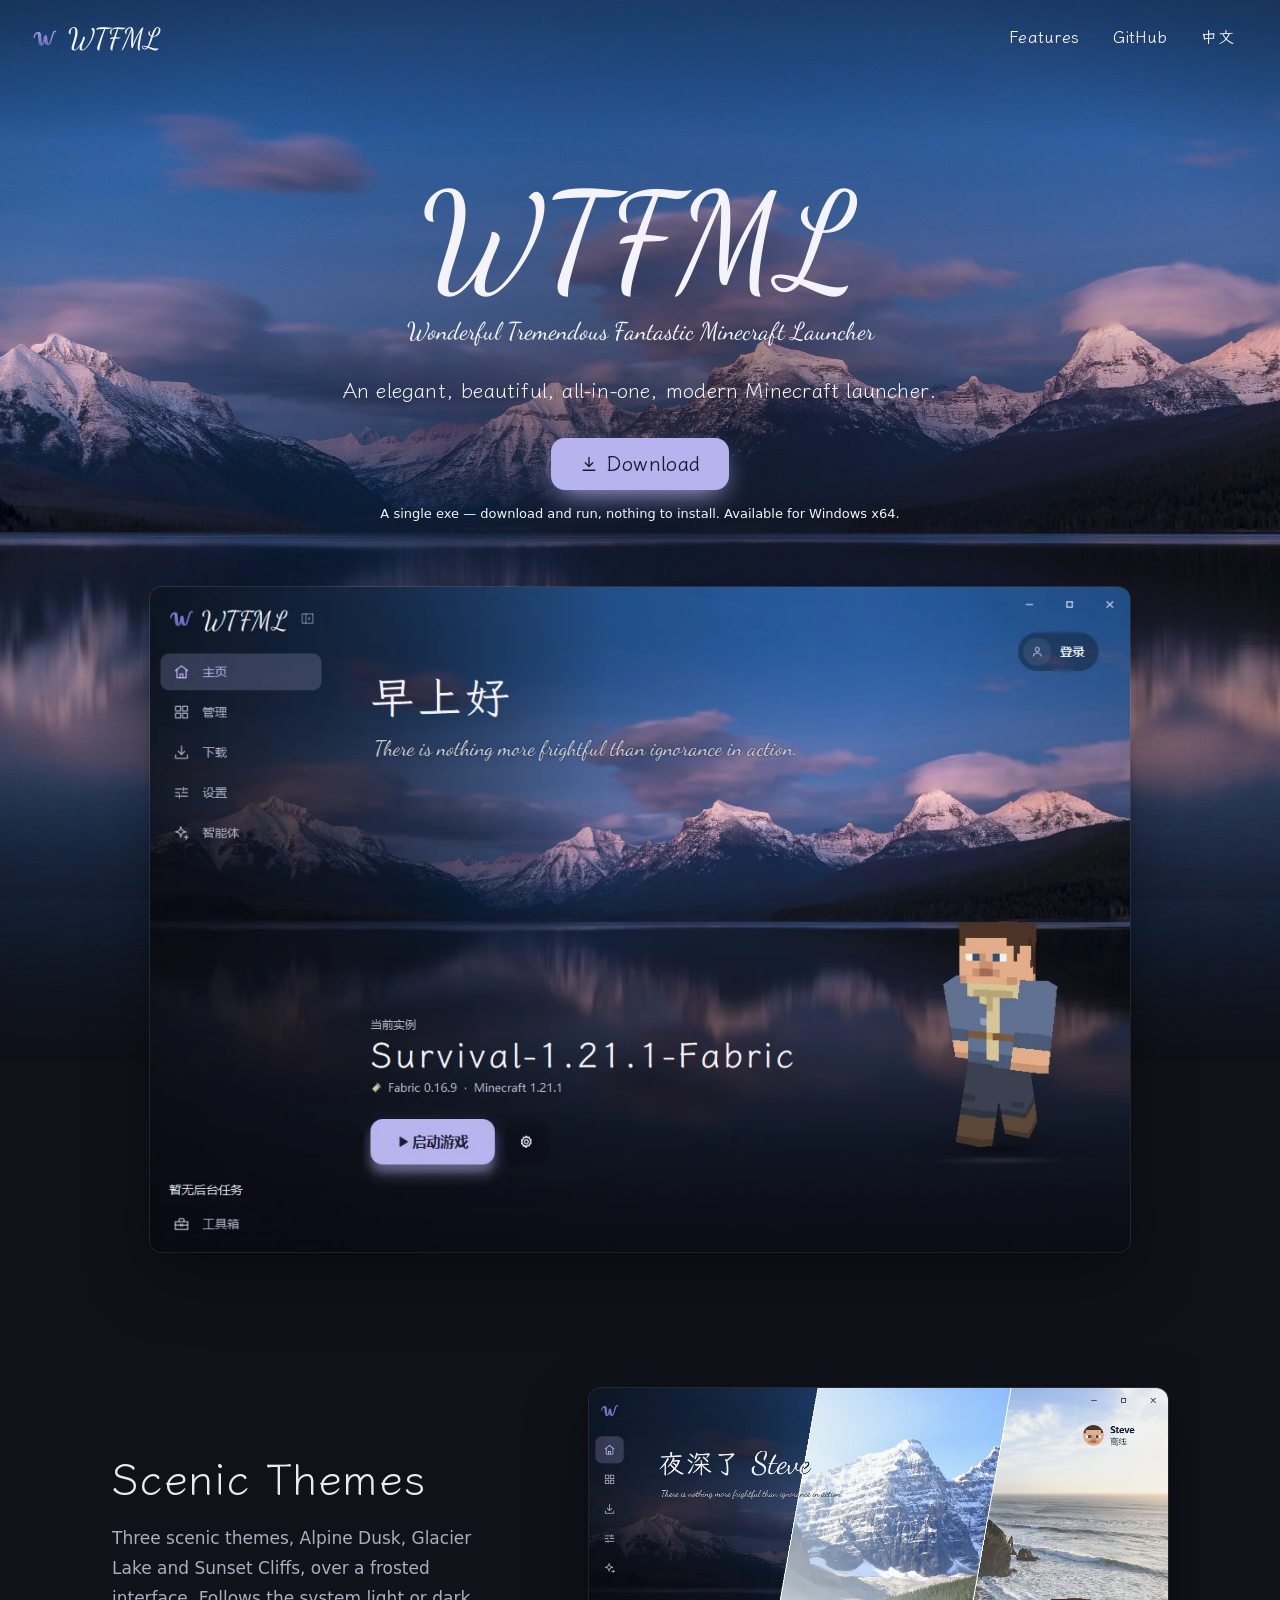
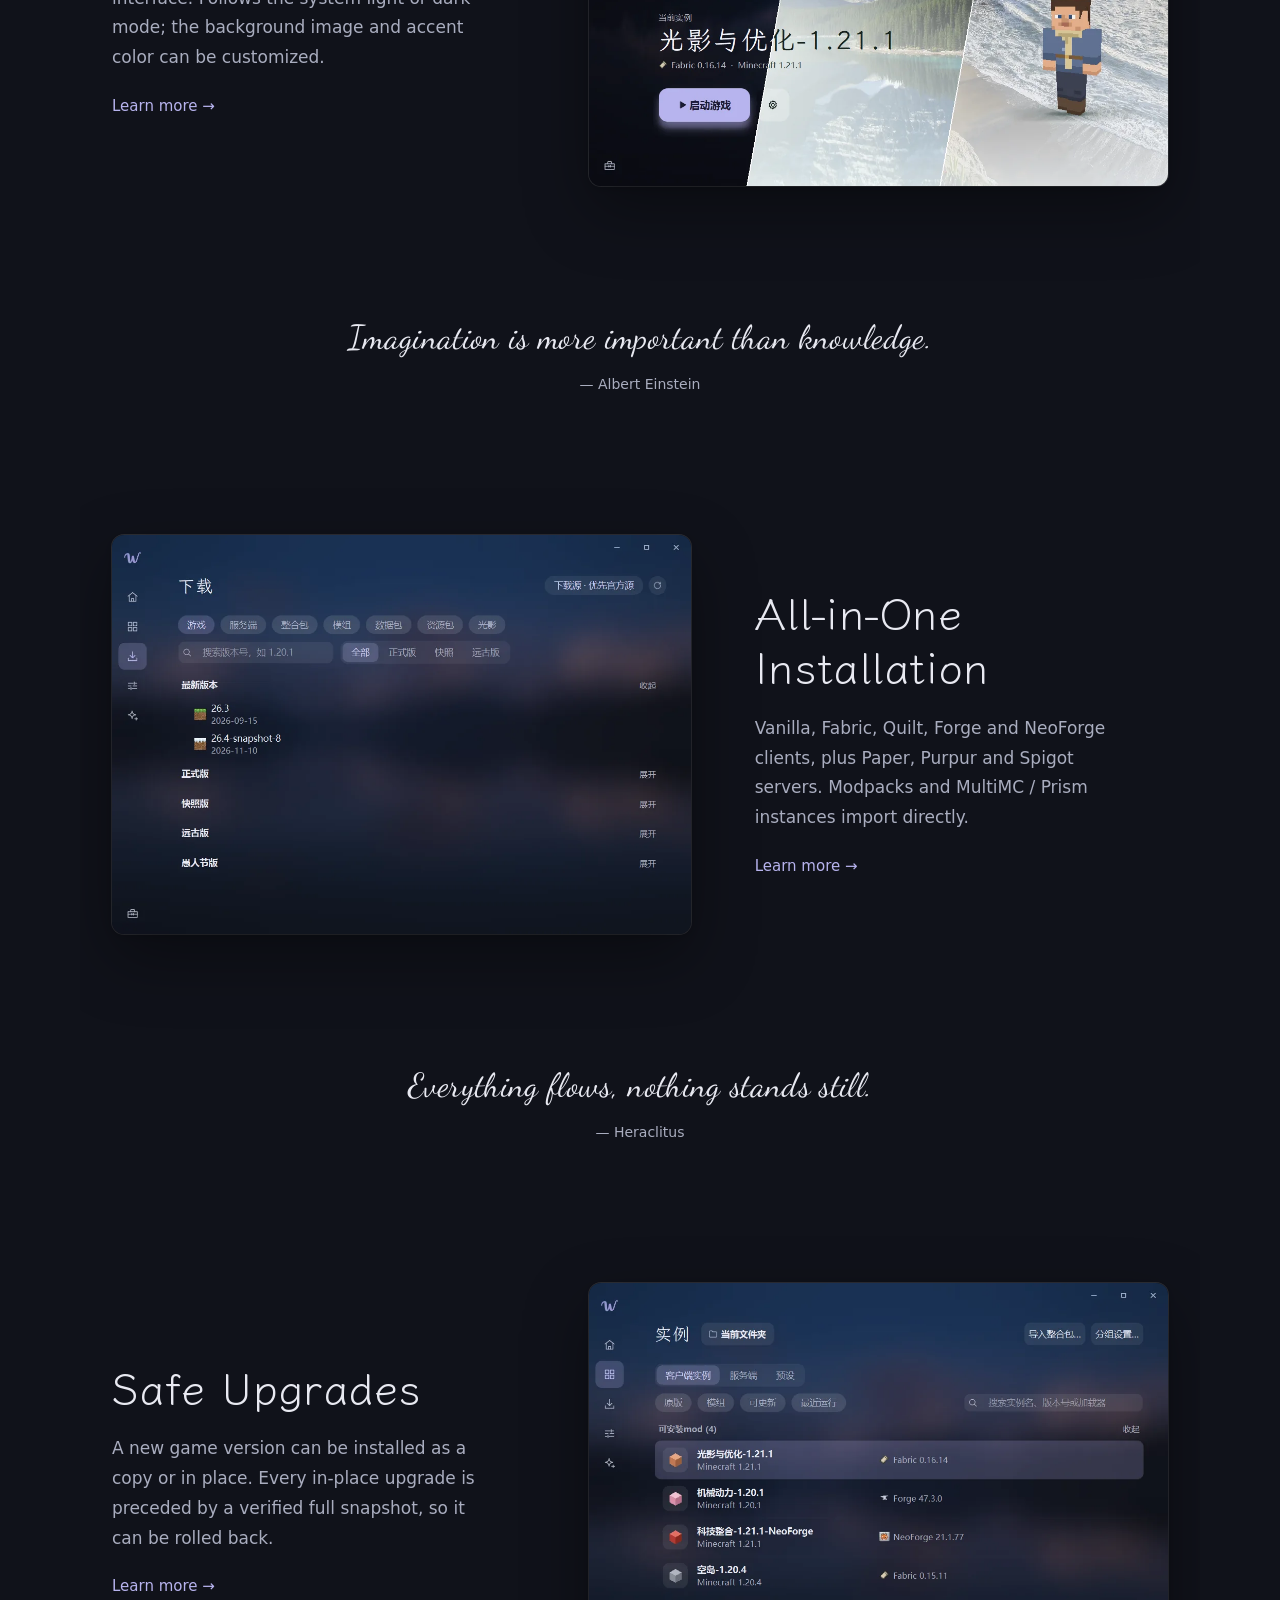
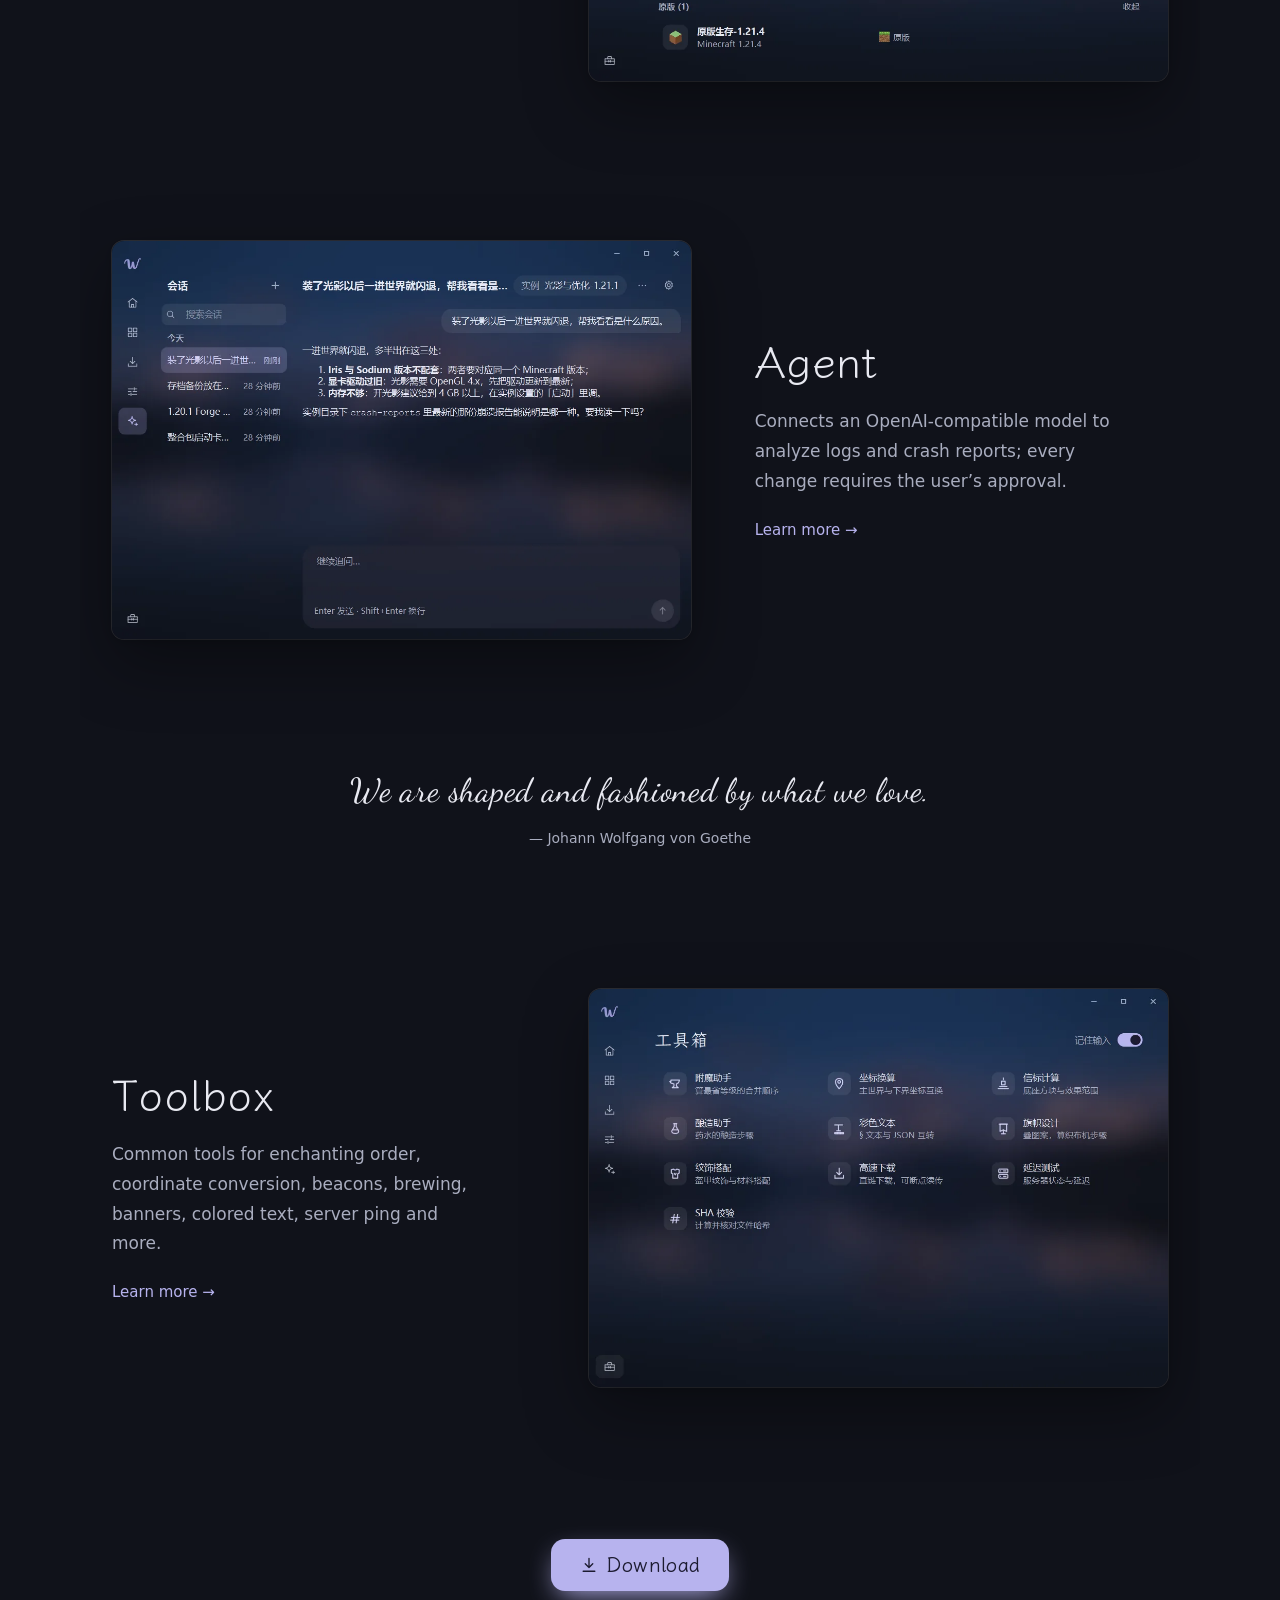
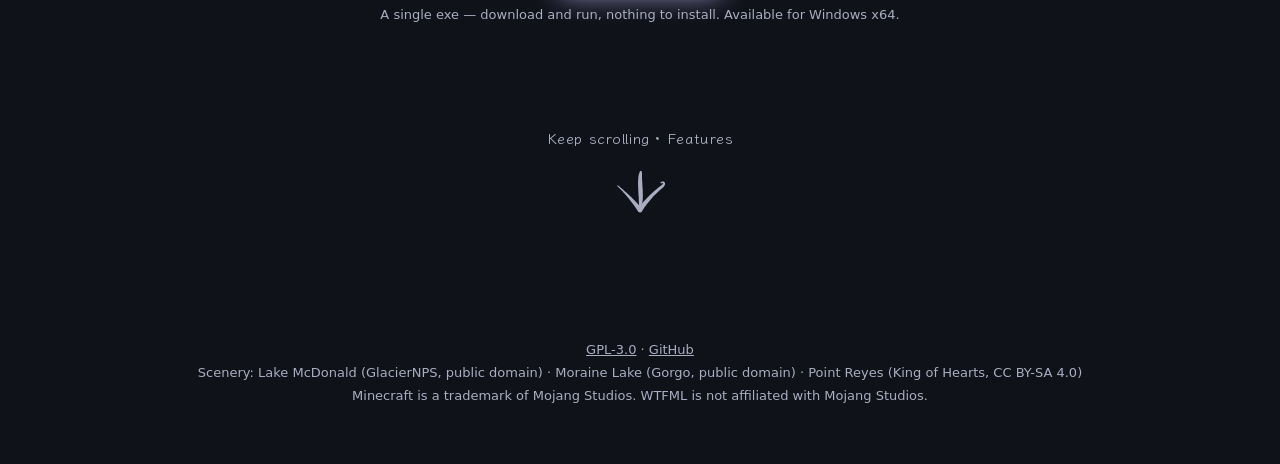
==== commit 58475da6: "官网动效：首屏入场、分层浮现、轻视差、站内换页转场、手写箭头继续下滑；不再跟随系统减少动态效果" ====
--- a/index.html
+++ b/index.html
@@ -23,6 +23,39 @@
     }
   })();
 </script>
+<script>
+  // 动效标记：要动就先藏起首屏，等字体和首屏风景到了（最多 1 秒）再入场；系统要求减少动态效果时一个类都不加，页面照静态显示
+  (function () {
+    var r = document.documentElement, come = false, done = false;
+    try { come = sessionStorage.getItem('wtfml-enter'); sessionStorage.removeItem('wtfml-enter'); } catch (e) {}
+    r.classList.add('js-motion', 'js-reveal');
+    if (come) r.classList.add('is-arriving');  // 从站内另一页转场过来：内容从下方接着升上来
+    if (come === 'next') r.classList.add('is-continued');  // 首页继续下滑过来：页头已在上一页淡入到位，不再入场
+    function mark(e) { if (e.target.tagName === 'IMG') e.target.classList.add('is-loaded'); }  // 截图加载完再淡入
+    document.addEventListener('load', mark, true); document.addEventListener('error', mark, true);  // 元素的 load 不经过 window，挂在 document 上捕获
+    function ready() {
+      if (done) return; done = true;
+      var k = Math.max(.3, Math.min(1, (1100 - performance.now()) / 650));  // 来得晚就按比例收紧错落，内容 1.5 秒内都能读到
+      if (k < 1) r.style.setProperty('--k', k.toFixed(2));
+      r.classList.add('is-ready');
+      document.dispatchEvent(new Event('wtfml-ready'));
+      setTimeout(function () { if (!window.wtfmlMotion) r.classList.remove('js-reveal'); }, 1500);  // motion.js 没跑起来就别藏着
+    }
+    setTimeout(ready, 1000);
+    document.addEventListener('DOMContentLoaded', function () {
+      var w = [], f = document.fonts;
+      // 页头里每段字按它实际用的字体和粗细去要分片，不多下一片
+      if (f && f.load) document.querySelectorAll('header *').forEach(function (el) {
+        for (var n = el.firstChild, s; n; n = n.nextSibling) if (n.nodeType === 3 && /\S/.test(n.data)) {
+          s = getComputedStyle(el); w.push(f.load(s.fontStyle + ' ' + s.fontWeight + ' 16px ' + s.fontFamily, n.data));
+        }
+      });
+      var m = /url\("?(.*?)"?\)/.exec(getComputedStyle(document.querySelector('.hero') || document.body, '::before').backgroundImage);
+      if (m) { var i = new Image(); i.src = m[1]; if (i.decode) w.push(i.decode()); }
+      Promise.all(w).then(ready, ready);
+    });
+  })();
+</script>
 <link rel="stylesheet" href="css/site.css">
 </head>
 <body class="frost-bg">
@@ -40,7 +73,7 @@
   </nav>
 
   <div class="wrap intro">
-    <h1 class="wordmark">WTFML</h1>
+    <h1 class="wordmark"><span class="wipe"><span>WTFML</span></span></h1>
     <p class="subtitle" lang="en">Wonderful Tremendous Fantastic Minecraft Launcher</p>
     <p class="tagline"><span>优雅、美观、一站式的</span><span>现代 Minecraft 启动器。</span></p>
     <a class="btn primary lg" href="https://github.com/wtfml/WTFML/releases/latest">
@@ -117,9 +150,9 @@
   </section>
 </main>
 
-<a class="next-page" href="features.html" data-next>
-  <span class="next-ring" aria-hidden="true"><svg viewBox="0 0 48 48"><circle class="track" cx="24" cy="24" r="22"/><circle class="fill" cx="24" cy="24" r="22" pathLength="1"/></svg><svg class="next-arrow" viewBox="0 0 48 48"><path d="M24 17v13m-5-5 5 5 5-5"/></svg></span>
+<a class="next-page" href="features.html" data-next="功能详解">
   <span>继续下滑 · 查看功能详解</span>
+  <span class="next-arrow"><svg class="next-arrow-svg" viewBox="0 9 64 52" width="56" height="46" aria-hidden="true" focusable="false"><mask id="arrow-pen-0" maskUnits="userSpaceOnUse" x="0" y="9" width="64" height="52"><path class="arrow-pen" d="M33.8,9.1L33,13C30.5,25 34.5,40 32,54L31.3,57.9" pathLength="1"/></mask><path d="M32.0,12.8L31.3,14.0 30.9,15.4 30.5,16.8 30.3,18.2 30.1,19.6 30.0,21.0 29.9,22.5 29.8,24.0 29.8,25.4 29.8,26.9 29.8,28.4 29.9,29.9 29.9,31.4 30.0,32.9 30.1,34.4 30.1,35.9 30.2,37.4 30.3,38.9 30.4,40.4 30.5,41.9 30.6,43.4 30.6,44.9 30.7,46.3 30.7,47.8 30.8,49.3 31.0,50.8 30.8,52.3 30.6,53.7A1.45,1.45 0 0 0 33.4,54.3L33.7,52.7 33.8,51.1 34.3,49.6 34.7,48.1 34.9,46.5 35.1,45.0 35.2,43.4 35.2,41.8 35.3,40.3 35.2,38.7 35.2,37.2 35.2,35.6 35.1,34.1 35.0,32.6 34.9,31.1 34.8,29.6 34.7,28.2 34.6,26.7 34.6,25.3 34.5,23.9 34.4,22.5 34.3,21.1 34.3,19.8 34.3,18.5 34.3,17.1 34.3,15.8 34.3,14.5 34.0,13.2A1.00,1.00 0 0 0 32.0,12.8Z" mask="url(#arrow-pen-0)"/><mask id="arrow-pen-1" maskUnits="userSpaceOnUse" x="0" y="9" width="64" height="52"><path class="arrow-pen" d="M3.5,26.4L6.5,29C15,36.5 24,46 32,56.5L34.4,59.7" pathLength="1"/></mask><path d="M6.1,29.4L7.0,30.3 7.9,31.1 8.8,32.0 9.6,32.9 10.5,33.8 11.4,34.7 12.3,35.7 13.1,36.6 14.0,37.6 14.9,38.6 15.8,39.6 16.6,40.6 17.5,41.6 18.3,42.6 19.2,43.7 20.0,44.7 20.9,45.8 21.7,46.9 22.6,48.0 23.4,49.1 24.2,50.2 25.0,51.3 25.8,52.4 26.6,53.6 27.4,54.7 28.2,55.9 29.0,57.0 29.8,58.2A2.80,2.80 0 0 0 34.2,54.8L33.3,53.7 32.3,52.7 31.3,51.6 30.4,50.6 29.4,49.5 28.4,48.5 27.4,47.5 26.5,46.5 25.5,45.5 24.5,44.5 23.5,43.5 22.5,42.5 21.5,41.6 20.5,40.6 19.5,39.7 18.5,38.7 17.6,37.8 16.6,36.9 15.6,36.0 14.6,35.2 13.6,34.3 12.6,33.4 11.7,32.6 10.7,31.8 9.7,30.9 8.8,30.1 7.8,29.3 6.9,28.6A0.60,0.60 0 0 0 6.1,29.4Z" mask="url(#arrow-pen-1)"/><mask id="arrow-pen-2" maskUnits="userSpaceOnUse" x="0" y="9" width="64" height="52"><path class="arrow-pen" d="M29.7,59.8L32,56.5C39.5,46 48,37 57,30C61,27 59.5,23.5 56.2,25.5L52.8,27.6" pathLength="1"/></mask><path d="M34.3,58.1L35.0,57.0 35.7,55.8 36.5,54.7 37.2,53.6 38.0,52.5 38.8,51.5 39.6,50.4 40.4,49.3 41.2,48.3 42.1,47.3 42.9,46.3 43.7,45.3 44.6,44.3 45.4,43.3 46.3,42.4 47.1,41.4 48.0,40.5 48.9,39.6 49.8,38.7 50.7,37.8 51.6,36.9 52.5,36.1 53.4,35.2 54.3,34.4 55.2,33.6 56.1,32.8 57.0,32.0 57.9,31.3 58.4,30.9 58.8,30.5 59.2,30.0 59.5,29.6 59.8,29.2 60.0,28.8 60.2,28.4 60.4,28.0 60.5,27.5 60.6,27.1 60.6,26.7 60.6,26.3 60.6,25.9 60.5,25.6 60.3,25.2 60.1,24.9 59.8,24.6 59.5,24.3 59.2,24.2 58.8,24.0 58.4,24.0 58.1,24.0 57.7,24.0 57.3,24.1 56.9,24.2 56.6,24.4 56.2,24.6 55.8,24.8A0.80,0.80 0 0 0 56.6,26.2L56.9,26.0 57.2,25.9 57.5,25.9 57.7,25.8 57.9,25.8 58.0,25.9 58.1,25.9 58.2,25.9 58.2,26.0 58.2,26.0 58.2,26.1 58.2,26.1 58.2,26.1 58.2,26.2 58.2,26.3 58.2,26.4 58.2,26.5 58.1,26.6 58.0,26.8 57.9,26.9 57.8,27.1 57.7,27.3 57.5,27.5 57.3,27.8 57.0,28.0 56.7,28.3 56.4,28.5 56.1,28.7 55.0,29.5 54.0,30.3 53.1,31.0 52.1,31.8 51.1,32.6 50.1,33.5 49.1,34.3 48.2,35.1 47.2,36.0 46.2,36.9 45.3,37.8 44.3,38.7 43.4,39.6 42.5,40.5 41.5,41.5 40.6,42.4 39.7,43.4 38.7,44.4 37.8,45.4 36.9,46.4 36.0,47.4 35.1,48.5 34.2,49.5 33.3,50.6 32.4,51.6 31.5,52.7 30.6,53.8 29.7,54.9A2.80,2.80 0 0 0 34.3,58.1Z" mask="url(#arrow-pen-2)"/></svg></span>
 </a>
 
 <footer class="wrap site-foot">
--- a/css/tokens.css
+++ b/css/tokens.css
@@ -200,8 +200,3 @@
 /* ================= 动效 ================= */
 .reveal { opacity: 0; transform: translateY(8px); transition: opacity var(--t-page) ease-out, transform var(--t-page) ease-out; }
 .reveal.is-in { opacity: 1; transform: none; }
-/* 网页没有 app 那样的「界面动效」开关，所以这里跟随系统的减少动态效果 */
-@media (prefers-reduced-motion: reduce) {
-  *, *::before, *::after { transition-duration: 0s !important; animation-duration: 0s !important; }
-  .reveal { opacity: 1; transform: none; }
-}
--- a/css/site.css
+++ b/css/site.css
@@ -129,37 +129,131 @@
 html:lang(en) .detail h2, html:lang(en) .all h2 { letter-spacing: .01em; }
 html:lang(en) .btn, html:lang(en) .nav-item { letter-spacing: .02em; }
 
-/* ===== 首页底部「继续下滑」：圆环随到底后的滚动量蓄满（--p 由 js/motion.js 写），箭头慢慢上下浮 ===== */
-.next-page { display: flex; flex-direction: column; align-items: center; gap: 12px; width: max-content; margin: -40px auto 0; padding: 8px 16px 64px;
-  color: var(--ink-2); font: 15px/1.4 var(--hand); letter-spacing: .08em; text-decoration: none; border-radius: var(--r-ctl); }
+/* ===== 首页底部「继续下滑」：一行字，下面一个手写箭头缓缓上下浮动；第一次滚进视口时一笔一笔写出来 ===== */
+.next-page { display: flex; flex-direction: column; align-items: center; gap: 18px; width: max-content; margin: -24px auto 0; padding: 8px 16px 84px;
+  color: var(--ink-2); font: 15px/1.4 var(--hand); letter-spacing: .2em; text-decoration: none; border-radius: var(--r-ctl); }
 .next-page:hover { color: var(--ink); }
-.next-ring { position: relative; width: 48px; height: 48px; }
-.next-ring svg { position: absolute; inset: 0; width: 100%; height: 100%; fill: none; }
-.next-ring circle { stroke-width: 1.5; }
-.next-ring .track { stroke: var(--line); }
-.next-ring .fill { stroke: var(--accent); stroke-width: 2.25; stroke-linecap: round; stroke-dasharray: 1; stroke-dashoffset: calc(1 - var(--p, 0)); transform: rotate(-90deg); transform-origin: center; }
-.next-arrow { stroke: currentColor; stroke-width: 1.6; stroke-linecap: round; stroke-linejoin: round; animation: next-float 2.4s ease-in-out infinite; }
-@keyframes next-float { 50% { transform: translateY(3px); } }
-html:lang(en) .next-page { letter-spacing: .02em; }
-
-/* 浮现：只有 motion.js 加了 js-reveal 才先藏起来；慢、轻，不弹跳 */
-.js-reveal .hero ~ main > .feature, .js-reveal .hero ~ main > .quote { transition: opacity 600ms var(--ease), transform 600ms var(--ease); }
-.js-reveal .hero ~ main > :is(.feature, .quote):not(.is-in) { opacity: 0; transform: translateY(12px); }
-
-/* 离开首页：整页磨砂再淡到底色，500ms 后跳转 */
-.leave-veil { position: fixed; inset: 0; z-index: 50; pointer-events: none; background: rgba(16, 18, 26, 0);
-  -webkit-backdrop-filter: blur(0); backdrop-filter: blur(0); transition: background-color 500ms ease-in, backdrop-filter 500ms var(--ease), -webkit-backdrop-filter 500ms var(--ease); }
-.is-leaving .leave-veil { background: rgba(16, 18, 26, 1); -webkit-backdrop-filter: blur(14px); backdrop-filter: blur(14px); }
-
-/* 从首页进功能详解：页头和各段依次浮现（标记由页头内联脚本从 sessionStorage 读，地址栏不留参数）；直接打开不动 */
-.from-home .page-intro, .from-home main > section { animation: enter-rise 600ms var(--ease) both; }
-.from-home main > section:nth-child(1) { animation-delay: 90ms; }
-.from-home main > section:nth-child(2) { animation-delay: 180ms; }
-.from-home main > section:nth-child(n+3) { animation-delay: 270ms; }
-@keyframes enter-rise { from { opacity: 0; transform: translateY(12px); } }
-
-@media (prefers-reduced-motion: reduce) {
-  .next-arrow, .from-home .page-intro, .from-home main > section { animation: none; }
-  .js-reveal .hero ~ main > :is(.feature, .quote) { opacity: 1; transform: none; transition: none; }
-  .leave-veil { display: none; }
-}
+.next-arrow { display: block; transform-origin: 50% 0; }  /* 箭头 svg 由 arrow_gen.py 生成后贴进 index.html */
+.next-arrow svg { display: block; fill: currentColor; }
+.arrow-pen { fill: none; stroke: #fff; stroke-width: 9; stroke-dasharray: 1; }  /* 遮罩里的笔路：dashoffset 1 → 0 就是把这一笔写出来 */
+html:lang(en) .next-page { letter-spacing: .04em; }
+
+/* ================= 动效（宣传页可以比 app 华丽；只动 transform / opacity / filter） =================
+ * 标记类由页头内联脚本加：js-motion 要动、is-ready 字体和首屏风景已到（最多等 1 秒）、js-reveal 滚动浮现、
+ * is-arriving 站内转场进来；img 加载完挂 is-loaded，滚进视口的段落由 motion.js 挂 is-in。
+ * 隐藏态都挂在这些类后面：JS 关了一个类都没有，页面就是最终的静态样子。
+ * 不认 prefers-reduced-motion（用户定的：系统关了动画效果的访客也看全部动效），所以没有 reduce 分支。
+ * 关键帧只写 from、填充用 backwards：动完效果撤掉，悬停的 transform 不会被锁住。 */
+:root { --enter: cubic-bezier(.16, 1, .3, 1); --wipe: cubic-bezier(.5, .05, .2, 1); --k: 1; --blur: 6px; --tilt: 14deg; --slide: 64px; --lift: 0px; --turn: -8deg; }
+
+@keyframes m-rise  { from { opacity: 0; transform: translateY(18px); filter: blur(var(--blur)); } }
+@keyframes m-drop  { from { opacity: 0; transform: translateY(-12px); } }
+@keyframes m-focus { from { opacity: 0; transform: scale(.97); filter: blur(calc(var(--blur) * 2)); } }
+@keyframes m-win   { from { transform: translateX(-100%); } }
+@keyframes m-ink   { from { transform: translateX(100%); filter: blur(var(--blur)); } }
+@keyframes m-scene { from { opacity: 0; } }  /* 清晰风景从底下同一张图的磨砂层里浮出来，看着就是由虚到实；只动透明度，弱显卡也不掉帧 */
+@keyframes m-peek  { from { opacity: 0; transform: perspective(1800px) translateY(96px) rotateX(var(--tilt)) scale(.94); } }
+/* 截图从所在一侧滑进：--dir 1 从右、-1 从左；手机改成从下往上（只改变量不换动画名，跨断点缩放窗口时不会重放） */
+@keyframes m-slide { from { opacity: 0; transform: perspective(1600px) translate(calc(var(--slide) * var(--dir, 1)), var(--lift)) rotateY(calc(var(--turn) * var(--dir, 1))); } }
+@keyframes m-fade  { from { opacity: 0; } }
+
+/* —— 首屏入场：风景由虚到实；导航落下；WTFML 从左往右擦出；其余依次浮现；主截图带透视升起落平 —— */
+.js-motion:not(.is-ready) :is(.topbar, .intro > *, .page-intro h1) { opacity: 0; }
+.js-motion:not(.is-ready) .hero::before { opacity: 0; }
+.is-ready .hero::before { animation: m-scene 1800ms var(--enter) backwards; }
+.is-ready .topbar { animation: m-drop 800ms var(--enter) backwards; }
+/* 擦出：外框从左滑进、里面的字反向滑同样的距离，字原地不动、可见窗口扫过去；外框右缘一段渐隐当笔锋 */
+.wipe { display: inline-block; margin: -.3em -.45em -.3em -.15em; }
+.wipe > span { display: inline-block; padding: .3em .45em .3em .15em; }  /* 留出 Dancing Script 出框的笔画，不被遮罩切掉 */
+.js-motion .wipe { -webkit-mask: linear-gradient(90deg, #000 calc(100% - .4em), transparent) no-repeat; mask: linear-gradient(90deg, #000 calc(100% - .4em), transparent) no-repeat; }
+.is-ready .wipe { animation: m-win 1300ms var(--wipe) calc(var(--k) * 100ms) backwards; }
+.is-ready .wipe > span { animation: m-ink 1300ms var(--wipe) calc(var(--k) * 100ms) backwards; }
+.is-ready :where(.subtitle, .tagline, .intro > .btn, .note, .page-intro h1) { animation: m-rise 1000ms var(--enter) backwards; }
+.is-ready .subtitle { animation-delay: calc(var(--k) * 420ms); }
+.is-ready .tagline { animation-delay: calc(var(--k) * 540ms); }
+.is-ready .intro > .btn { animation-delay: calc(var(--k) * 660ms); }
+.is-ready .note { animation-delay: calc(var(--k) * 740ms); }
+.is-ready .page-intro h1 { animation-delay: calc(var(--k) * 120ms); }
+/* 截图都等图片到了再出来；主截图在首屏最后升起 */
+.js-motion .shot:not(.is-loaded) { opacity: 0; }
+.is-ready .peek.is-loaded { transform-origin: 50% 0; animation: m-peek 1500ms var(--enter) calc(var(--k) * 760ms) backwards; }
+
+/* —— 首屏风景随滚动：慢半拍往下走（视差）并渐暗，过渡到正文的磨砂底；浏览器支持滚动时间线才有，全在合成线程上跑 —— */
+@keyframes m-drift { to { translate: 0 24vh; filter: opacity(.3); } }  /* 渐暗用 filter 的 opacity，不和入场的透明度抢 */
+@supports (animation-timeline: scroll()) {
+  .hero::before { animation: m-drift linear both; animation-timeline: scroll(root); animation-range: 0 100vh; }
+  .is-ready .hero::before { animation: m-scene 1800ms var(--enter) backwards, m-drift linear both; animation-timeline: auto, scroll(root); animation-range: normal, 0 100vh; }
+}
+
+/* —— 滚动分层浮现：标题 → 说明 → 要点 → 链接；截图从所在一侧带一点转角滑进；每日一言由虚到实 —— */
+.js-reveal main > :not(.is-in) :is(.feature-copy > *, .detail-copy > :not(.points), .points li, .all h2, .all li, .shot),
+.js-reveal main > :is(.quote, .closing):not(.is-in) > * { opacity: 0; }
+.is-in :is(.feature-copy > *, .detail-copy > :not(.points), .points li), .all.is-in :is(h2, li), .closing.is-in > * { animation: m-rise 1000ms var(--enter) calc(var(--i, 0) * 160ms + var(--d, 0ms)) backwards; }
+.quote.is-in > blockquote { animation: m-focus 1400ms var(--enter) calc(var(--i, 0) * 160ms) backwards; }
+.quote.is-in > figcaption { animation: m-rise 1000ms var(--enter) calc(var(--i, 0) * 160ms + 420ms) backwards; }
+:is(.feature-copy, .detail-copy) > :nth-child(2) { --d: 110ms; }
+:is(.feature-copy, .detail-copy) > :nth-child(3) { --d: 220ms; }
+.points li:nth-child(1) { --d: 240ms; } .points li:nth-child(2) { --d: 320ms; } .points li:nth-child(3) { --d: 400ms; }
+.all li { --d: 140ms; } .all li:nth-child(n+3) { --d: 200ms; } .all li:nth-child(n+5) { --d: 260ms; } .all li:nth-child(n+7) { --d: 320ms; } .all li:nth-child(n+9) { --d: 380ms; }
+.closing > :nth-child(2) { --d: 120ms; }
+.is-in .shot.is-loaded { animation: m-slide 1300ms var(--enter) calc(var(--i, 0) * 160ms + 160ms) backwards; }
+.flip .shot { --dir: -1; }
+main, .hero { overflow-x: clip; }  /* 截图滑进、风景入场放大时探出两侧，不撑出横向滚动条（clip 只裁横向，风景往下的渐隐照旧） */
+
+/* —— 悬停：主按钮上浮一点、亮起同色光晕（光晕是常驻的伪元素，只动它的透明度）；顶栏下划线从中间展开 —— */
+@media (hover: hover) {
+  .btn.primary { position: relative; transition: background var(--t-fast) var(--ease), transform 260ms var(--enter); }
+  .btn.primary::after { content: ""; position: absolute; inset: 0; border-radius: inherit; pointer-events: none; opacity: 0;
+    box-shadow: 0 14px 34px -8px var(--accent-fill), 0 0 26px rgba(183, 179, 238, .38); transition: opacity 260ms var(--ease); }
+  .btn.primary:hover { transform: translateY(-2px); }
+  .btn.primary:hover::after { opacity: 1; }
+  .btn.primary:hover:active { transform: translateY(1px); }
+  .topbar .nav-item::after { content: ""; position: absolute; left: 14px; right: 14px; bottom: 5px; height: 1.5px; border-radius: 1px;
+    background: currentColor; opacity: .75; transform: scaleX(0); transition: transform 320ms var(--enter); }
+  .topbar .nav-item:hover::after { transform: scaleX(1); }
+}
+.topbar .nav-item:focus-visible::after { transform: scaleX(1); }
+
+/* —— 换页像一直滚下去。磨砂风景是 body 的固定伪元素，两页同一张，全程不动，看上去是同一块玻璃上换了一页内容。
+ * 首页到底继续下滑（is-pulling，随 --p）：底部从下往上加深（.next-shade），箭头沉下去淡尽，本页内容上移淡去，
+ * 功能详解的页头影子（.next-ghost）从模糊到清晰淡入到它真实的位置；
+ * 全清晰时跳转，新页带 is-continued，页头原样出现，只有正文升上来。
+ * 点站内链接（is-leaving）：内容上移淡出，500ms 后跳转；新页内容从下方升上来（is-arriving）。 —— */
+@property --p { syntax: '<number>'; inherits: false; initial-value: 0; }  /* 蓄力进度，motion.js 只写在下面这几块上 */
+body > :is(header, main, .next-page, footer) { transition: transform 260ms var(--enter), opacity 260ms var(--enter); }
+.is-pulling body > :is(header, main, .next-page, footer) { transform: translateY(calc(var(--p, 0) * -64px)); opacity: calc(1 - var(--p, 0) * 1.15); }
+.next-ghost { position: fixed; inset: 0 0 auto; z-index: 5; pointer-events: none; visibility: hidden; opacity: 0;
+  transition: opacity 260ms var(--enter), transform 260ms var(--enter), filter 260ms var(--enter); }
+.next-ghost * { animation: none !important; }  /* 影子里复制的顶栏、标题不跟着本页的入场动画走 */
+.is-pulling .next-ghost { visibility: visible; opacity: calc(var(--p, 0) * 1.1 - .1); transform: translateY(calc((1 - var(--p, 0)) * 32px)); filter: blur(calc((1 - var(--p, 0)) * 10px)); }
+.is-continued :is(.topbar, .page-intro h1) { opacity: 1 !important; animation: none !important; }
+.is-continued.is-arriving body > header { animation: none; }
+/* 底部加深：从底边往上一层暗色，随 --p 变浓；继续下滑到达功能详解时从同样的浓度慢慢退掉，接得上 */
+.next-shade, .is-continued body::after { content: ""; position: fixed; inset: auto 0 0; height: 100vh; z-index: 4; pointer-events: none;
+  background: linear-gradient(to top, rgba(7, 9, 20, .94), rgba(7, 9, 20, .72) 30%, rgba(7, 9, 20, .3) 62%, rgba(7, 9, 20, 0)); }
+.next-shade { opacity: 0; visibility: hidden; transition: opacity 260ms var(--enter); }
+.is-pulling .next-shade { visibility: visible; opacity: var(--p, 0); }
+.is-continued body::after { opacity: 0; animation: m-shade 1300ms var(--enter) backwards; }
+@keyframes m-shade { from { opacity: 1; } }
+/* 箭头：比内容先淡尽（p≈.55），顺势往下沉、拉长一点 */
+.next-arrow { transition: transform 260ms var(--enter), opacity 260ms var(--enter); }
+.is-pulling .next-arrow { opacity: calc(1 - var(--p, 0) * 1.6); transform: translateY(calc(var(--p, 0) * 96px)) scaleY(calc(1 + var(--p, 0) * .35)); }
+/* 浮动：慢、轻，写完再开始；没滚到之前停着（paused 时连延迟都不走） */
+.js-motion .next-arrow svg { animation: arrow-float 3.6s cubic-bezier(.45, 0, .55, 1) 1.5s infinite; }
+@keyframes arrow-float { 0%, 100% { transform: translateY(-3px); } 50% { transform: translateY(5px); } }
+.js-motion .arrow-pen { animation: arrow-write 800ms var(--wipe) backwards; }
+#arrow-pen-1 .arrow-pen { animation-duration: 360ms; animation-delay: 700ms; }
+#arrow-pen-2 .arrow-pen { animation-duration: 460ms; animation-delay: 1000ms; }
+@keyframes arrow-write { from { stroke-dashoffset: 1; } }
+.js-reveal .next-page:not(.is-in) :is(svg, .arrow-pen) { animation-play-state: paused; }  /* 压过下面 is-arriving 的整体升入 */
+.is-leaving body > :is(header, main, .next-page, footer) { transform: translateY(-18vh); opacity: 0; transition: transform 520ms cubic-bezier(.5, 0, .75, 0), opacity 420ms ease-in; }
+@keyframes m-arrive { from { opacity: 0; transform: translateY(16vh); } }
+.is-arriving body > :is(header, main, footer) { animation: m-arrive 1100ms var(--enter) backwards; }
+/* 支持跨页视图过渡的浏览器（Chromium 126+、Safari 18.2+）里，跳转那一下的空档也交叉淡化，不闪底色 */
+@view-transition { navigation: auto; }
+
+/* —— 手机：模糊和转角收小，截图改成从下往上浮（单栏时左右滑没有方向感） —— */
+@media (max-width: 860px) {
+  :root { --blur: 0px; --tilt: 8deg; --slide: 0px; --lift: 40px; --turn: 0deg; }
+}
+
